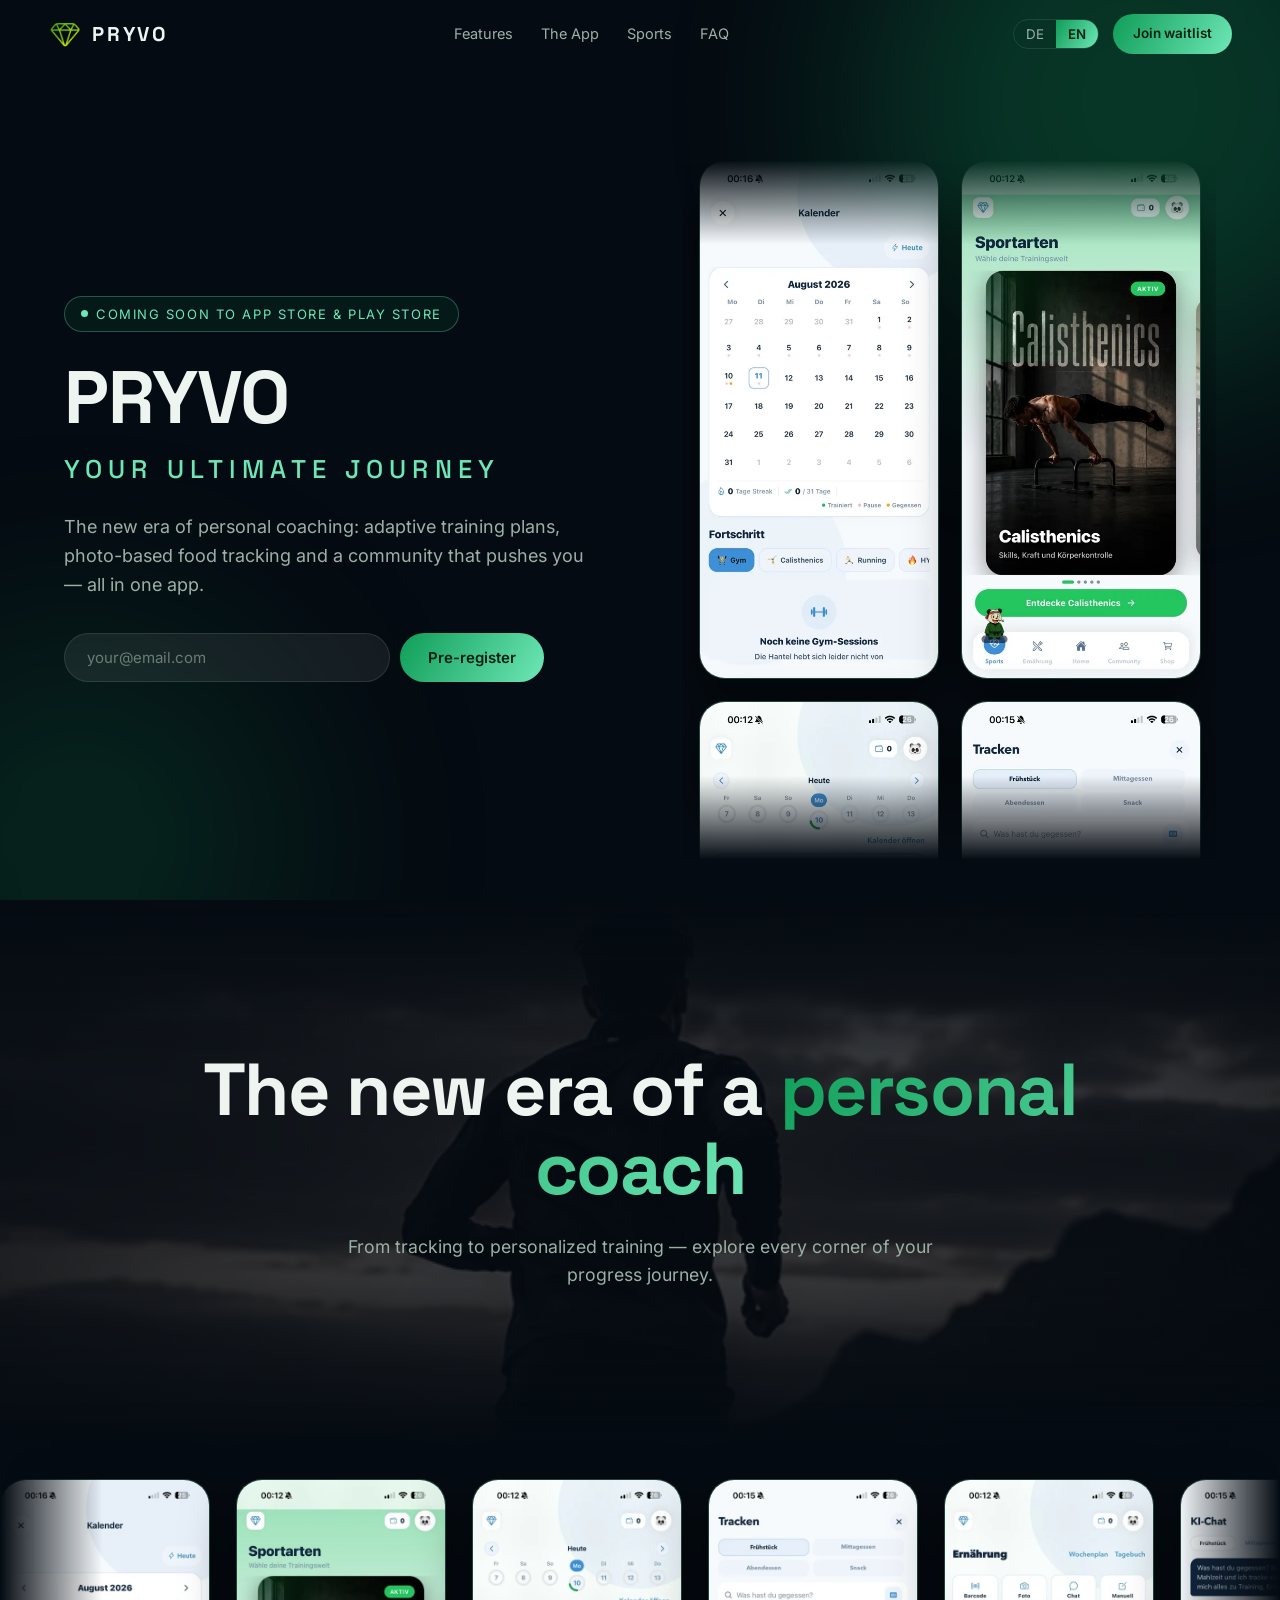
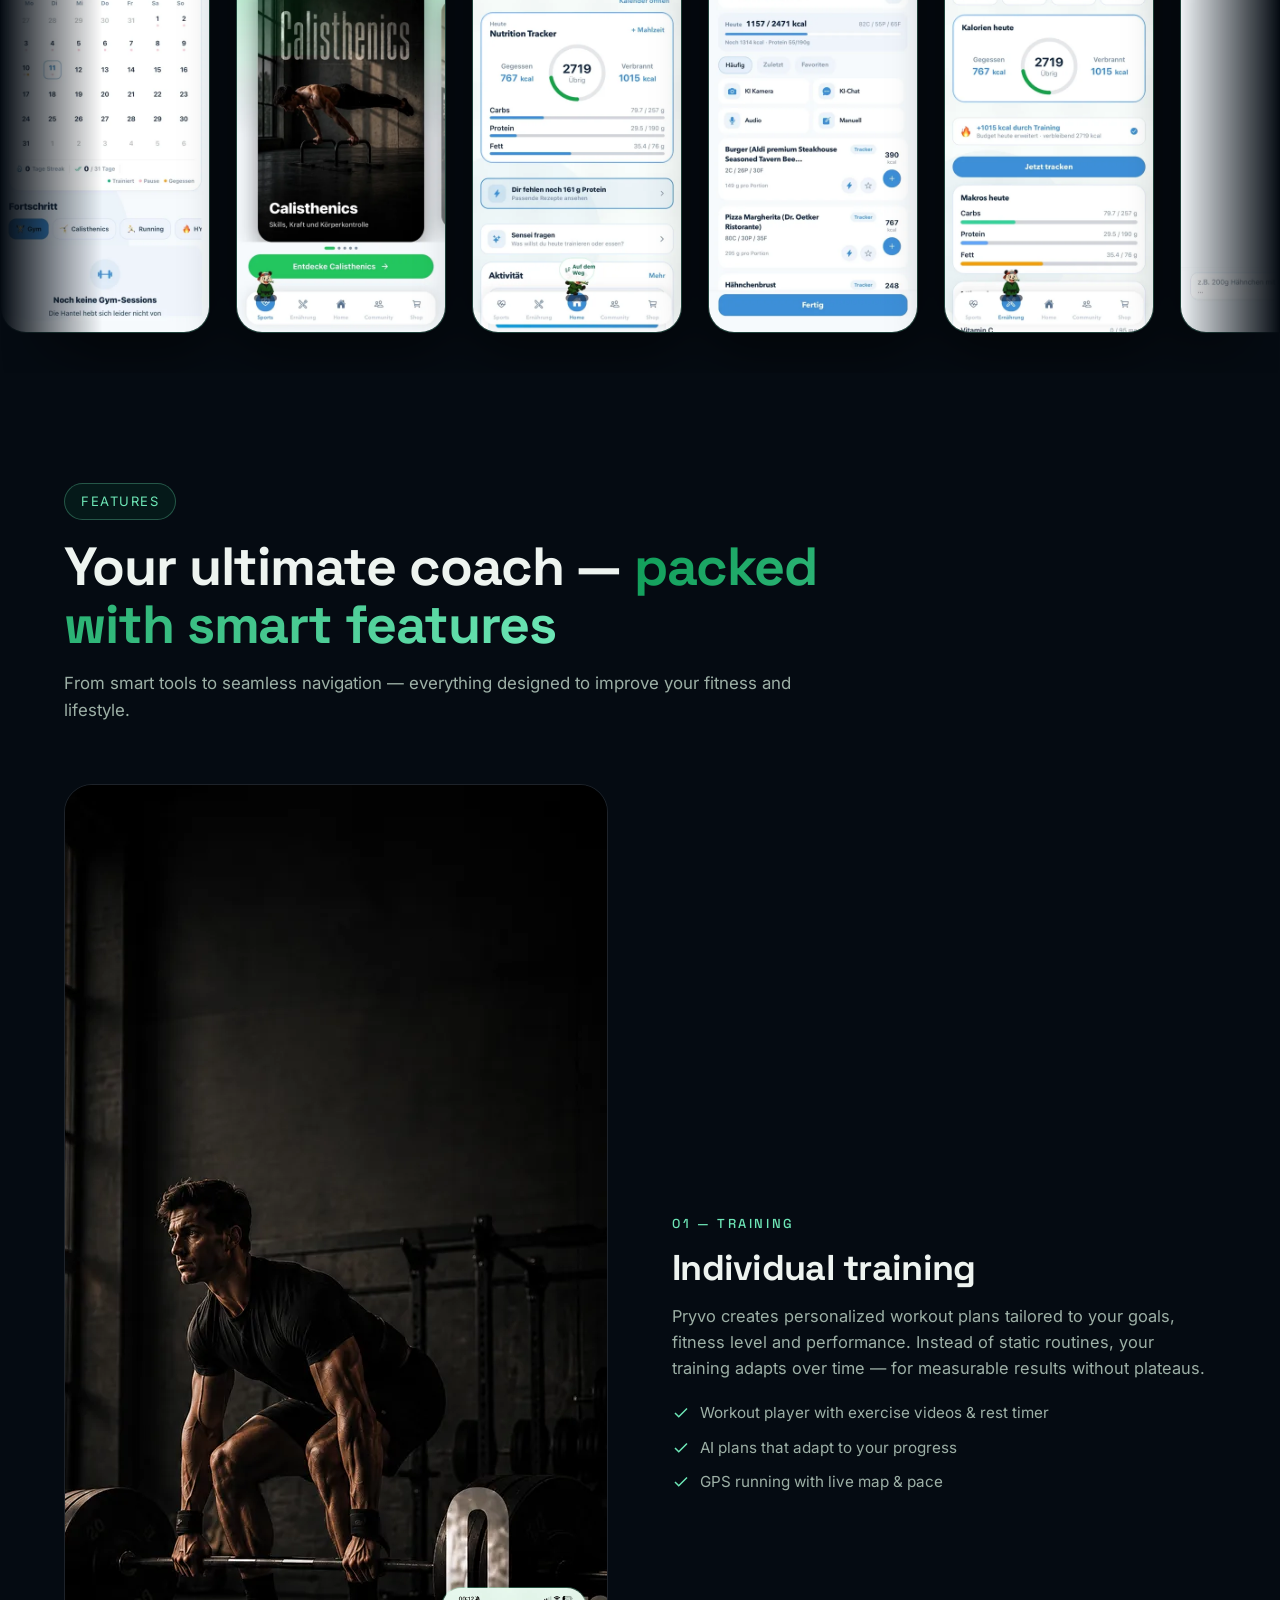
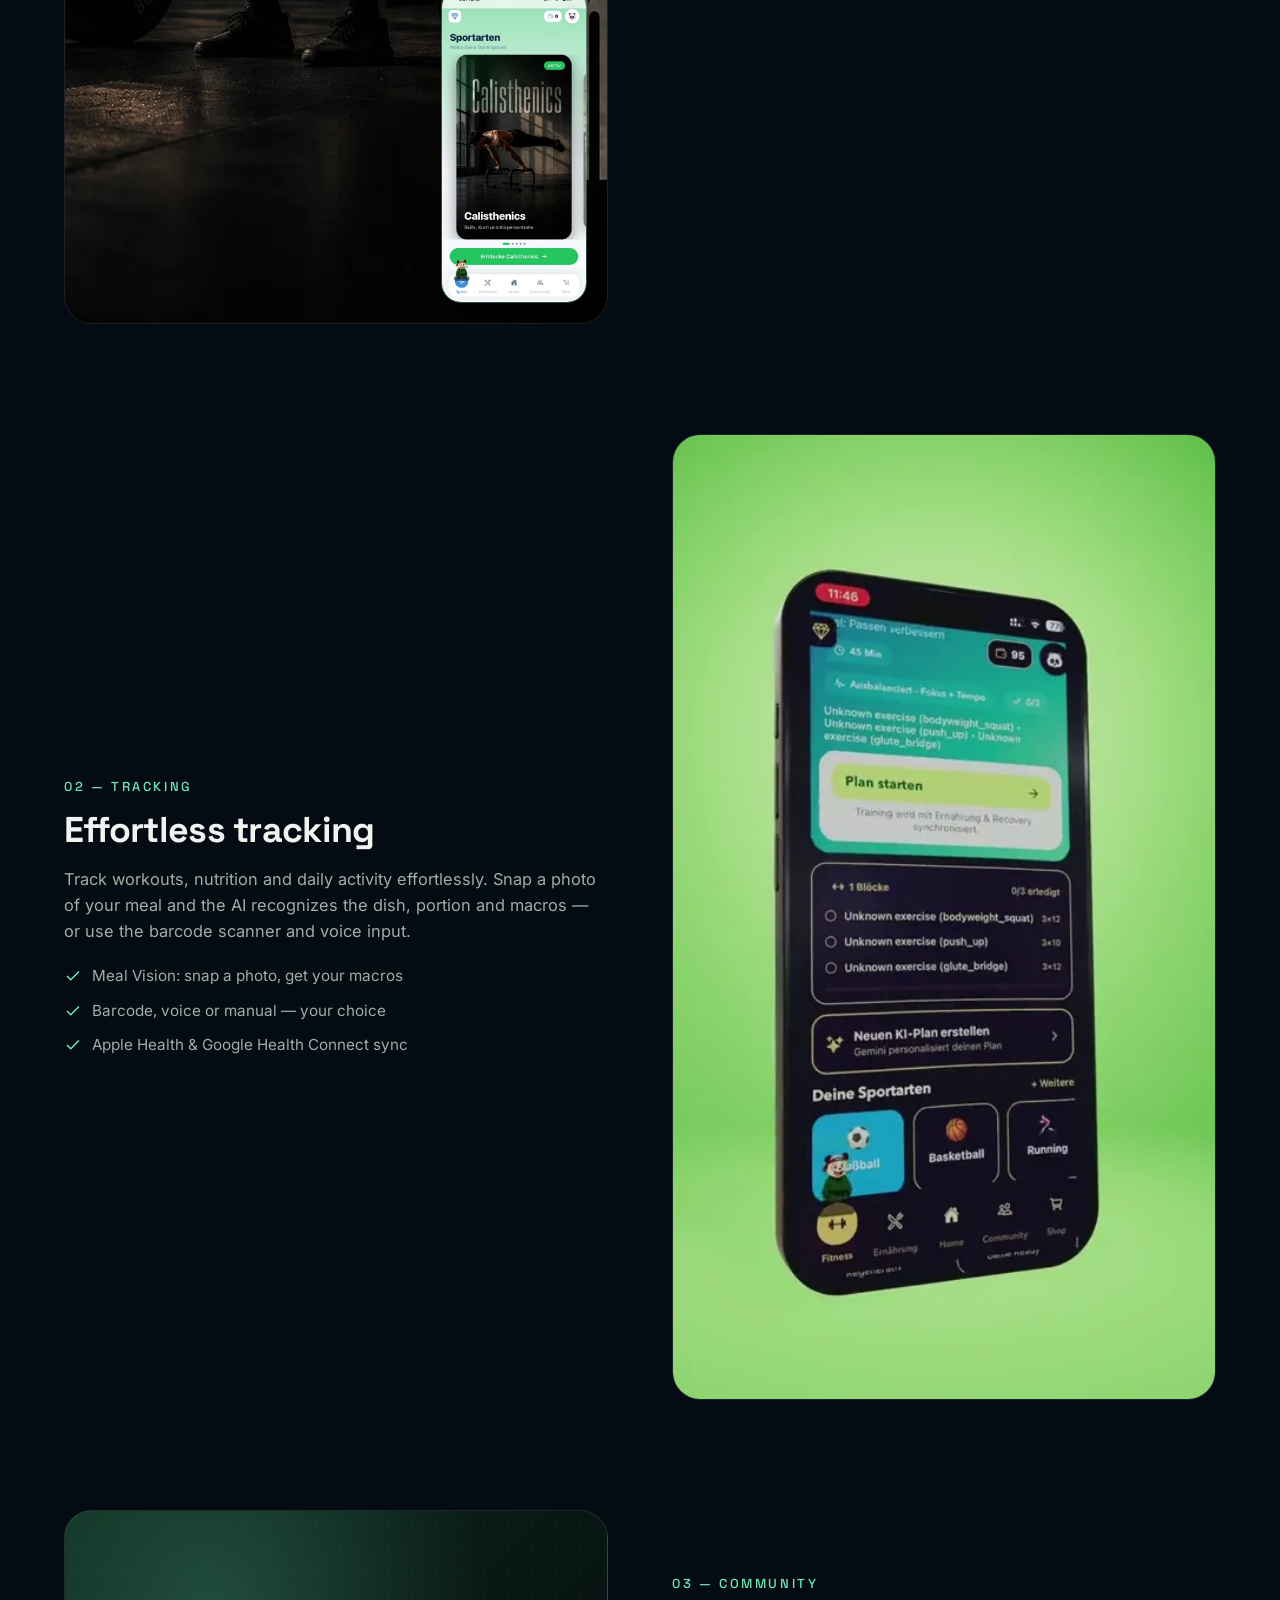
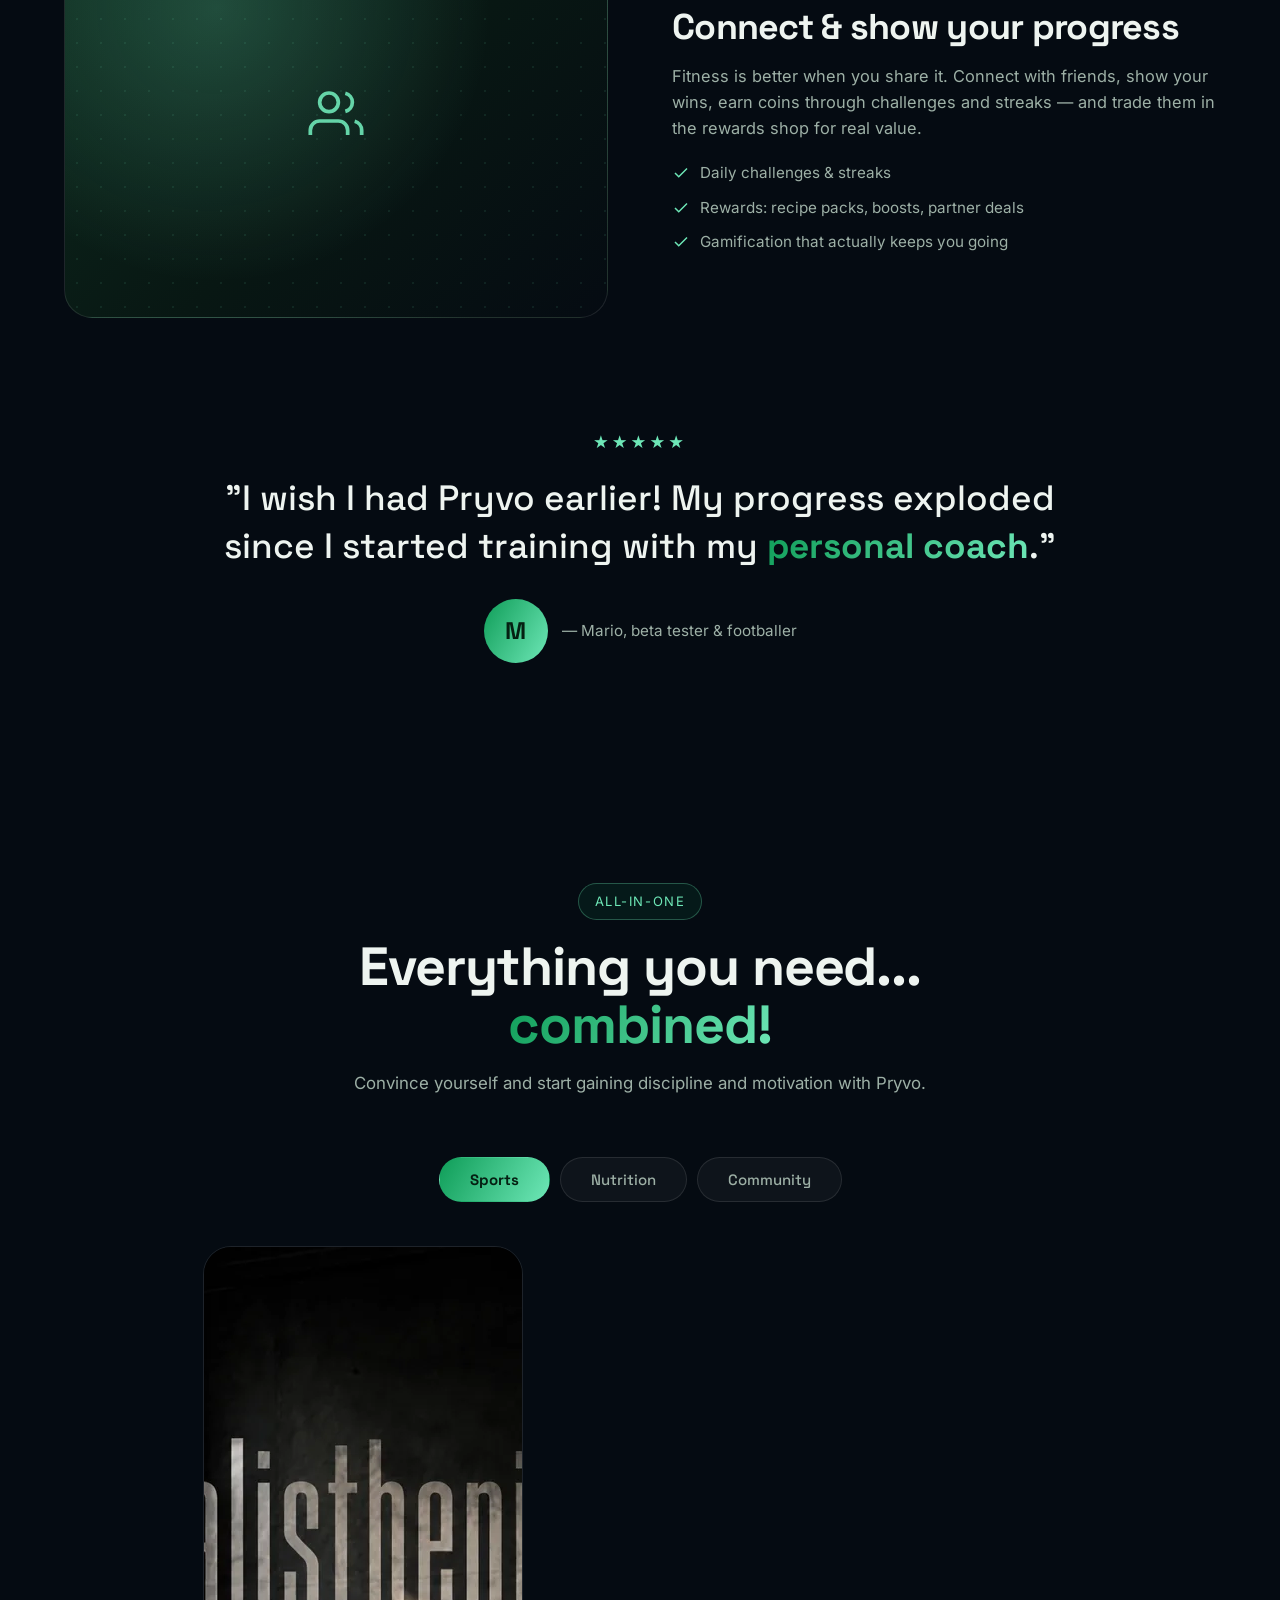
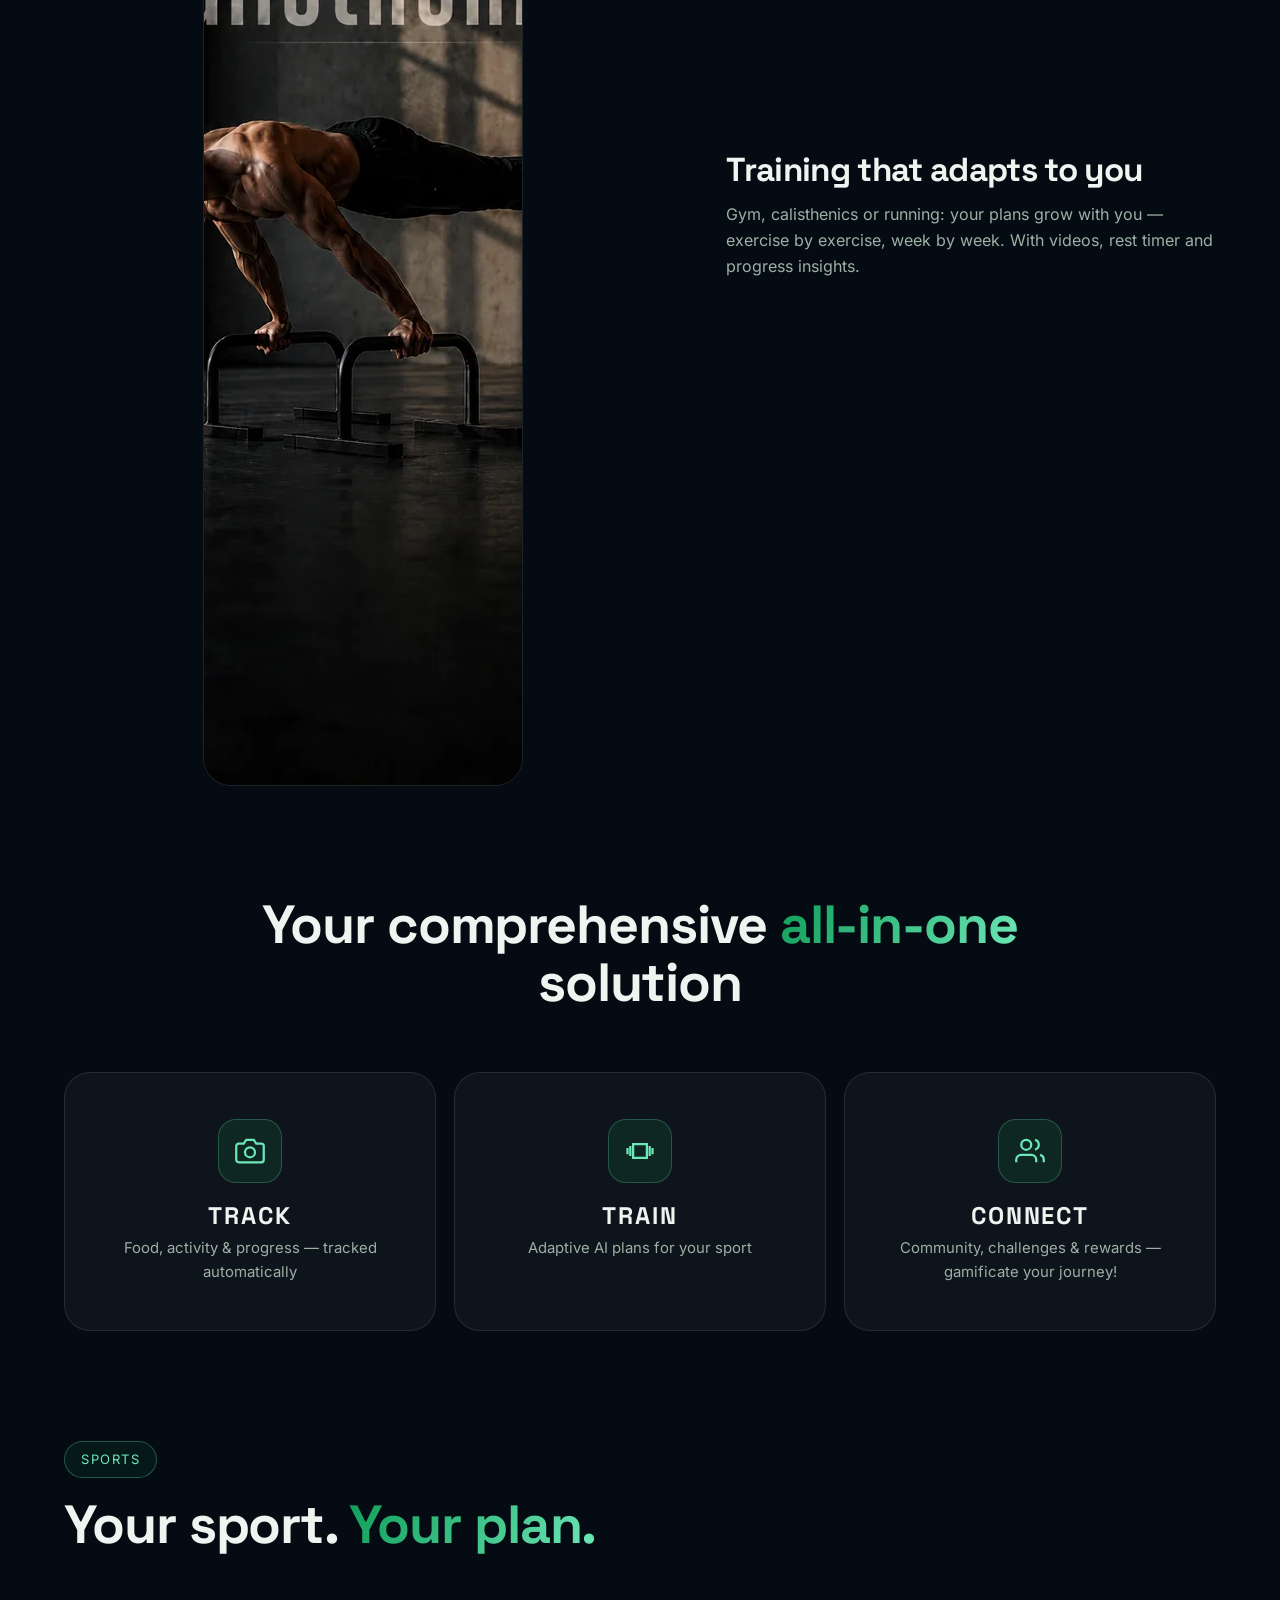
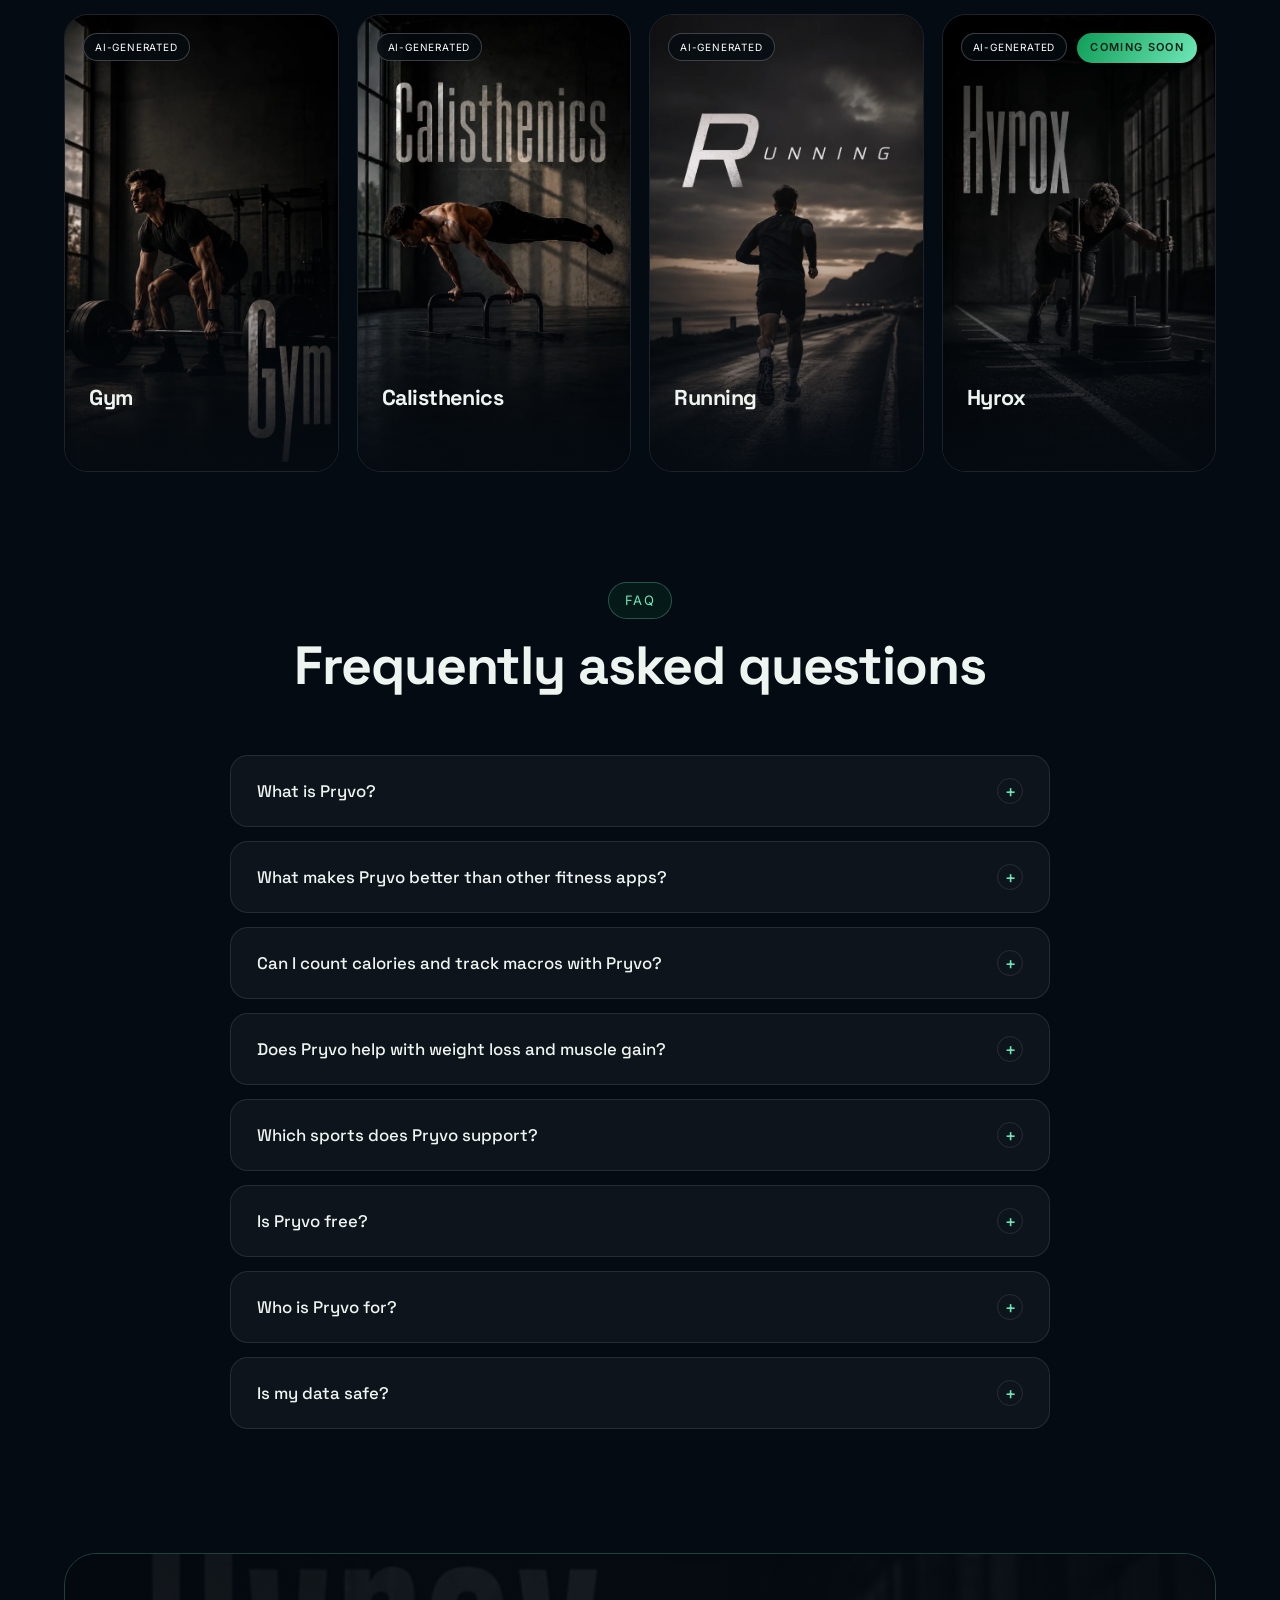
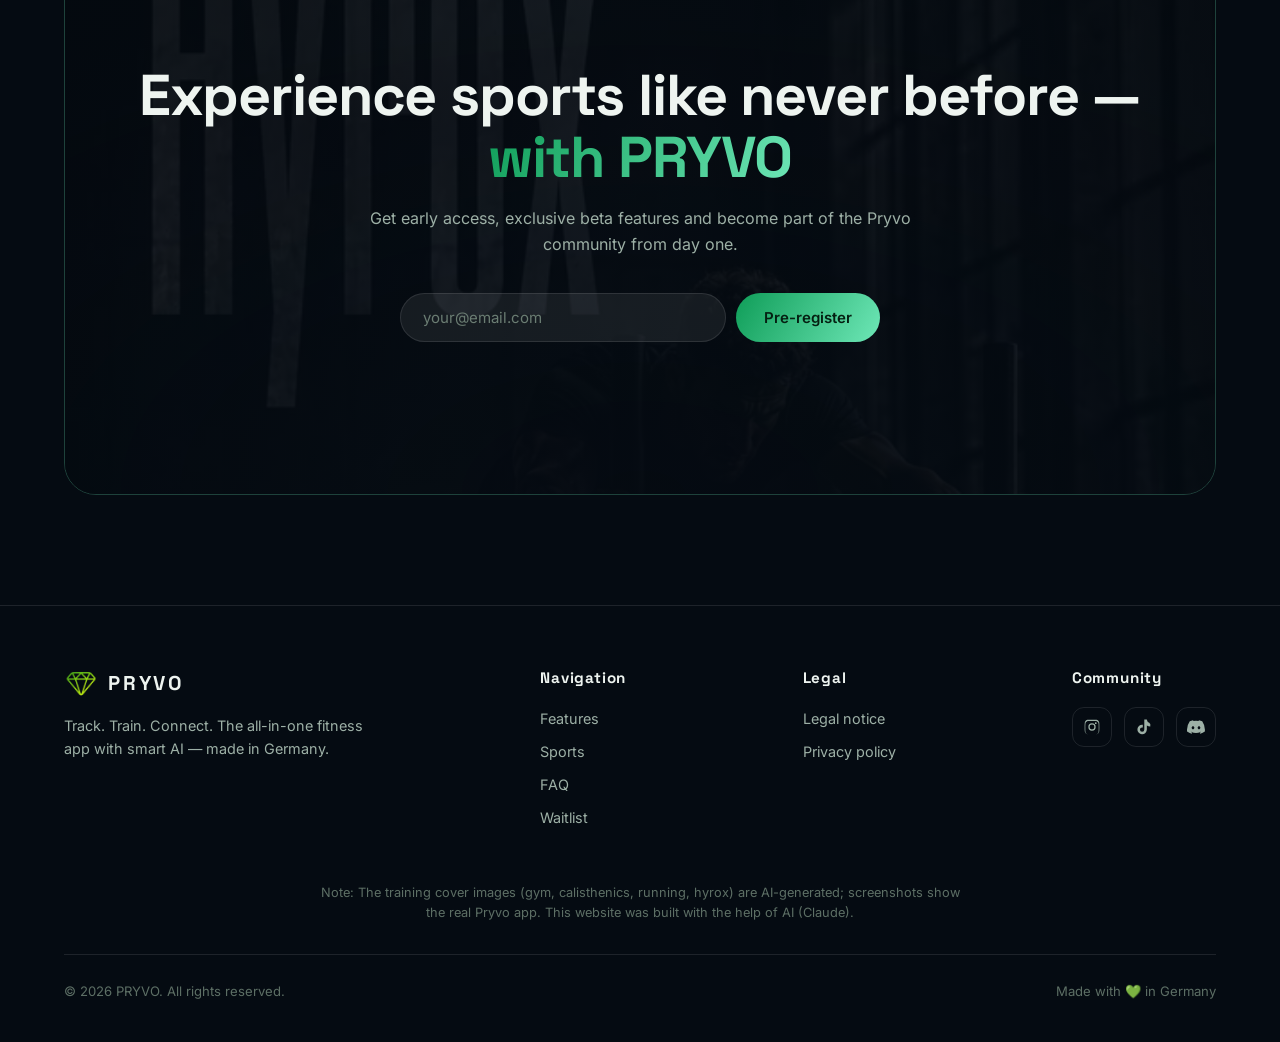
==== index.html @ 33ca59b8 "Add files via upload" ====
<!DOCTYPE html>
<html lang="de">
<head>
<meta charset="UTF-8">
<meta name="viewport" content="width=device-width, initial-scale=1.0">
<title>PRYVO – KI Fitness App: Trainingsplan, Kalorien zählen &amp; Ernährung | Warteliste</title>
<meta name="description" content="PRYVO ist die KI Fitness- &amp; Ernährungs-App: personalisierter Trainingsplan für Gym, Calisthenics &amp; Running, Kalorien zählen per Foto, Makros tracken, GPS-Laufen und Community. Jetzt auf die Warteliste.">
<meta name="keywords" content="Fitness App, KI Fitness App, Trainingsplan App, Ernährungs App, Kalorien zählen, Kalorienzähler, Makros tracken, Abnehmen, Muskelaufbau, Gym Trainingsplan, Calisthenics, Laufen Tracker, GPS Running, Hyrox, Workout App, Ernährungsplan, Lifestyle, Gesundheit, Pryvo">
<meta name="author" content="MaFeKa UG (haftungsbeschränkt)">
<meta name="theme-color" content="#050b12">
<link rel="alternate" hreflang="de" href="https://pryvo.de/">
<link rel="alternate" hreflang="x-default" href="https://pryvo.de/">
<link rel="preload" as="font" type="font/woff2" href="assets/fonts/space-grotesk-latin-700-normal.woff2" crossorigin>
<link rel="preload" as="font" type="font/woff2" href="assets/fonts/inter-latin-400-normal.woff2" crossorigin>
<link rel="canonical" href="https://pryvo.de/">
<meta property="og:title" content="PRYVO – Dein KI-Coach für Training, Ernährung & Progress">
<meta property="og:description" content="Track. Train. Connect. Die All-in-One Fitness App mit smarter KI.">
<meta property="og:type" content="website">
<meta property="og:url" content="https://pryvo.de/">
<meta property="og:image" content="https://pryvo.de/assets/img/og-image.jpg">
<meta property="og:image:width" content="1200">
<meta property="og:image:height" content="630">
<meta property="og:image:alt" content="PRYVO – KI Fitness App">
<meta property="og:locale" content="de_DE">
<meta property="og:locale:alternate" content="en_US">
<meta property="og:site_name" content="PRYVO">
<meta name="twitter:card" content="summary_large_image">
<meta name="twitter:title" content="PRYVO – Dein KI-Coach für Training, Ernährung & Progress">
<meta name="twitter:description" content="Track. Train. Connect. Die All-in-One Fitness App mit smarter KI.">
<meta name="twitter:image" content="https://pryvo.de/assets/img/og-image.jpg">
<link rel="icon" type="image/webp" href="assets/img/logo.webp">
<script type="application/ld+json">
{
  "@context": "https://schema.org",
  "@graph": [
    {
      "@type": "WebSite",
      "@id": "https://pryvo.de/#website",
      "url": "https://pryvo.de/",
      "name": "PRYVO",
      "inLanguage": "de-DE",
      "publisher": { "@id": "https://pryvo.de/#org" }
    },
    {
      "@type": "Organization",
      "@id": "https://pryvo.de/#org",
      "name": "PRYVO",
      "url": "https://pryvo.de/",
      "logo": "https://pryvo.de/assets/img/og-image.jpg",
      "sameAs": [
        "https://www.instagram.com/pryvo.app/",
        "https://www.tiktok.com/@pryvo.app",
        "https://discord.com/invite/C5WckbZVRB"
      ]
    },
    {
      "@type": "SoftwareApplication",
      "name": "Pryvo",
      "applicationCategory": "HealthApplication",
      "operatingSystem": "iOS, Android",
      "description": "All-in-One Fitness- und Ernährungs-App: KI-Trainingspläne, Kalorien zählen per Foto, Makros tracken, GPS-Running, Health-Sync und Gamification.",
      "keywords": "Fitness App, Trainingsplan, Kalorien zählen, Ernährung, Abnehmen, Muskelaufbau, Calisthenics, Running",
      "offers": { "@type": "Offer", "price": "0", "priceCurrency": "EUR" },
      "publisher": { "@id": "https://pryvo.de/#org" }
    },
    {
      "@type": "FAQPage",
      "mainEntity": [
        {
          "@type": "Question",
          "name": "Was ist Pryvo?",
          "acceptedAnswer": { "@type": "Answer", "text": "Pryvo ist eine KI-gestützte Fitness- und Ernährungs-App, die dir hilft, smarter zu trainieren, besser zu essen und konsequent zu bleiben. Personalisierte Trainingspläne, Kalorien-Tracking, Progress-Insights und Community — in einem verbundenen System." }
        },
        {
          "@type": "Question",
          "name": "Was macht Pryvo besser als andere Fitness-Apps?",
          "acceptedAnswer": { "@type": "Answer", "text": "Andere Apps machen eine Sache: Tracking ODER Training ODER Community. Pryvo verbindet alles — und die KI nutzt deine Daten aus allen Bereichen, um dich wirklich individuell zu coachen." }
        },
        {
          "@type": "Question",
          "name": "Kann ich mit Pryvo Kalorien zählen und Makros tracken?",
          "acceptedAnswer": { "@type": "Answer", "text": "Ja. Fotografiere deine Mahlzeit und die KI erkennt Gericht, Portion, Kalorien und Makros. Alternativ trackst du per Barcode-Scanner, Spracheingabe oder manuell." }
        },
        {
          "@type": "Question",
          "name": "Hilft Pryvo beim Abnehmen und Muskelaufbau?",
          "acceptedAnswer": { "@type": "Answer", "text": "Pryvo erstellt personalisierte Trainingspläne und passt Ernährung und Training an dein Ziel an – ob Abnehmen, Muskelaufbau oder Ausdauer." }
        },
        {
          "@type": "Question",
          "name": "Welche Sportarten unterstützt Pryvo?",
          "acceptedAnswer": { "@type": "Answer", "text": "Gym/Krafttraining, Calisthenics und Running mit GPS-Tracking. Hyrox folgt in Kürze." }
        },
        {
          "@type": "Question",
          "name": "Ist Pryvo kostenlos?",
          "acceptedAnswer": { "@type": "Answer", "text": "Ja, du kannst kostenlos starten — inklusive KI-Foto-Scans und KI-Aktionen mit fairen Limits. Wer mehr will, bekommt mit Premium unbegrenzten Zugriff." }
        },
        {
          "@type": "Question",
          "name": "Für wen ist Pryvo geeignet?",
          "acceptedAnswer": { "@type": "Answer", "text": "Für alle — vom Anfänger bis zum ambitionierten Athleten. Ob Gym, Calisthenics oder Running: Die Pläne passen sich deinem Level an, nicht umgekehrt." }
        },
        {
          "@type": "Question",
          "name": "Sind meine Daten sicher?",
          "acceptedAnswer": { "@type": "Answer", "text": "Ja. Pryvo ist DSGVO-konform, deine Daten werden auf Servern in Europa verarbeitet und niemals an Dritte verkauft." }
        }
      ]
    }
  ]
}
</script>
<style>
@font-face{font-family:'Space Grotesk';src:url('assets/fonts/space-grotesk-latin-500-normal.woff2') format('woff2');font-weight:500;font-display:swap}
@font-face{font-family:'Space Grotesk';src:url('assets/fonts/space-grotesk-latin-700-normal.woff2') format('woff2');font-weight:700;font-display:swap}
@font-face{font-family:'Inter';src:url('assets/fonts/inter-latin-400-normal.woff2') format('woff2');font-weight:400;font-display:swap}
@font-face{font-family:'Inter';src:url('assets/fonts/inter-latin-500-normal.woff2') format('woff2');font-weight:500;font-display:swap}
@font-face{font-family:'Inter';src:url('assets/fonts/inter-latin-600-normal.woff2') format('woff2');font-weight:600;font-display:swap}

:root{
  --bg:#050b12;
  --panel:rgba(255,255,255,.04);
  --panel2:rgba(255,255,255,.07);
  --border:rgba(255,255,255,.1);
  --text:#eef4f0;
  --muted:#9db0a6;
  --green:#0f9d58;
  --green2:#6ee7b7;
  --grad:linear-gradient(120deg,#0f9d58,#6ee7b7);
  --font-d:'Space Grotesk',system-ui,sans-serif;
  --font-b:'Inter',system-ui,sans-serif;
}
*{margin:0;padding:0;box-sizing:border-box}
html{scroll-behavior:smooth}
body{background:var(--bg);color:var(--text);font-family:var(--font-b);line-height:1.6;overflow-x:hidden;-webkit-font-smoothing:antialiased}
::selection{background:var(--green);color:#fff}
h1,h2,h3{font-family:var(--font-d);line-height:1.08;letter-spacing:-.02em}
img,video{display:block;max-width:100%}
a{color:inherit;text-decoration:none}
button{font-family:inherit;cursor:pointer}

/* ---------- Preloader ---------- */
#loader{position:fixed;inset:0;background:var(--bg);z-index:100;display:flex;align-items:center;justify-content:center;transition:opacity .6s,visibility .6s}
#loader.done{opacity:0;visibility:hidden}
#loader svg{width:110px}
#loader path{fill:none;stroke:url(#lgrad);stroke-width:8;stroke-linecap:round;stroke-linejoin:round;stroke-dasharray:900;stroke-dashoffset:900;animation:draw 1.4s ease-out forwards}
@keyframes draw{to{stroke-dashoffset:0}}

/* ---------- BG ---------- */
.orbs{position:fixed;inset:0;z-index:-1;overflow:hidden}
.orb{position:absolute;border-radius:50%;filter:blur(100px);opacity:.3;animation:float 16s ease-in-out infinite;will-change:transform}
.orb.a{width:560px;height:560px;background:#0f9d58;top:-180px;right:-140px}
.orb.b{width:440px;height:440px;background:#0b5c38;bottom:-160px;left:-140px;animation-delay:-6s}
@keyframes float{0%,100%{transform:translate(0,0) scale(1)}50%{transform:translate(-40px,40px) scale(1.1)}}

/* ---------- Nav ---------- */
nav{position:fixed;top:0;left:0;right:0;z-index:50;display:flex;align-items:center;justify-content:space-between;padding:14px clamp(16px,4vw,48px);transition:.3s;border-bottom:1px solid transparent}
nav.scrolled{background:rgba(5,11,18,.78);backdrop-filter:blur(16px);-webkit-backdrop-filter:blur(16px);border-bottom-color:var(--border)}
.nav-logo{display:flex;align-items:center;gap:10px;font-family:var(--font-d);font-weight:700;font-size:20px;letter-spacing:.14em}
.nav-logo img{width:34px;transition:transform .5s cubic-bezier(.34,1.56,.64,1)}
.nav-logo:hover img{transform:rotate(-12deg) scale(1.12)}
.nav-links{display:flex;gap:28px;font-size:14.5px;color:var(--muted)}
.nav-links a{position:relative;transition:color .25s}
.nav-links a:hover{color:var(--text)}
.nav-links a::after{content:"";position:absolute;left:0;bottom:-5px;width:0;height:2px;background:var(--grad);transition:width .3s}
.nav-links a:hover::after{width:100%}
.nav-right{display:flex;align-items:center;gap:14px}
.lang-switch{display:flex;border:1px solid var(--border);border-radius:99px;overflow:hidden;font-size:12.5px}
.lang-switch button{background:none;border:none;color:var(--muted);padding:6px 12px;transition:.25s}
.lang-switch button.active{background:var(--grad);color:#052012;font-weight:600}
.btn{display:inline-flex;align-items:center;gap:8px;background:var(--grad);color:#052012;font-weight:600;font-size:15px;padding:13px 28px;border-radius:99px;border:none;transition:transform .25s,box-shadow .25s}
.btn:hover{transform:translateY(-2px);box-shadow:0 10px 36px rgba(15,157,88,.45)}
.btn.small{padding:9px 20px;font-size:13.5px}

/* ---------- Hero ---------- */
.hero{position:relative;min-height:100svh;display:grid;grid-template-columns:1.05fr .95fr;align-items:center;gap:30px;padding:120px clamp(16px,5vw,72px) 0;max-width:1380px;margin:0 auto}
.eyebrow{display:inline-flex;align-items:center;gap:8px;font-size:13px;letter-spacing:.12em;text-transform:uppercase;color:var(--green2);border:1px solid rgba(110,231,183,.3);background:rgba(15,157,88,.1);padding:7px 16px;border-radius:99px;margin-bottom:26px}
.eyebrow .dot{width:7px;height:7px;border-radius:50%;background:var(--green2);animation:blink 1.8s infinite}
@keyframes blink{0%,100%{opacity:1;box-shadow:0 0 8px var(--green2)}50%{opacity:.3;box-shadow:none}}
.hero h1{font-size:clamp(2.7rem,5.8vw,4.8rem);font-weight:700;margin-bottom:10px}
.hero .journey{font-family:var(--font-d);font-size:clamp(1.2rem,2vw,1.7rem);letter-spacing:.24em;text-transform:uppercase;color:var(--green2);margin-bottom:24px}
.grad-text{background:var(--grad);-webkit-background-clip:text;background-clip:text;color:transparent}
.hero p.sub{font-size:clamp(1rem,1.4vw,1.18rem);color:var(--muted);max-width:520px;margin-bottom:34px}
.waitlist{display:flex;gap:10px;max-width:480px;flex-wrap:wrap}
.waitlist input{flex:1;min-width:220px;background:var(--panel2);border:1px solid var(--border);border-radius:99px;padding:14px 22px;font-size:15px;color:var(--text);outline:none;transition:.25s;font-family:inherit}
.waitlist input:focus{border-color:var(--green2);box-shadow:0 0 0 4px rgba(110,231,183,.12)}
.waitlist input::placeholder{color:#6b7d73}
.form-msg{font-size:13.5px;color:var(--green2);margin-top:12px;min-height:20px;width:100%}

/* hero vertical carousels (like old pryvo.de) */
.hero-carousel{display:flex;gap:22px;justify-content:center;height:min(78vh,700px);overflow:hidden;mask-image:linear-gradient(to bottom,transparent,#000 12%,#000 88%,transparent);-webkit-mask-image:linear-gradient(to bottom,transparent,#000 12%,#000 88%,transparent)}
.vcol{display:flex;flex-direction:column;gap:22px;width:min(240px,32vw)}
.vcol .stack{display:flex;flex-direction:column;gap:22px;animation:vscroll 26s linear infinite;will-change:transform}
.vcol.rev .stack{animation-direction:reverse}
.vcol:hover .stack{animation-play-state:paused}
@keyframes vscroll{to{transform:translateY(calc(-50% - 11px))}}
.shot{border-radius:26px;overflow:hidden;border:1px solid rgba(110,231,183,.22);background:#0a1418;box-shadow:0 20px 50px rgba(0,0,0,.5)}
.shot img{width:100%}

/* ---------- Statement ---------- */
.statement{position:relative;text-align:center;padding:150px clamp(16px,5vw,72px);overflow:hidden}
.statement .bgimg{position:absolute;inset:0;background-size:cover;background-position:center;opacity:.22;filter:saturate(.7)}
.statement .fade{position:absolute;inset:0;background:linear-gradient(to bottom,var(--bg) 0%,transparent 30%,transparent 70%,var(--bg) 100%)}
.statement h2{position:relative;font-size:clamp(2.4rem,6vw,4.6rem);max-width:1000px;margin:0 auto}
.statement p{position:relative;color:var(--muted);font-size:1.1rem;max-width:620px;margin:24px auto 0}

/* ---------- Horizontal ticker of screens ---------- */
.ticker{overflow:hidden;padding:40px 0;mask-image:linear-gradient(to right,transparent,#000 8%,#000 92%,transparent);-webkit-mask-image:linear-gradient(to right,transparent,#000 8%,#000 92%,transparent)}
.ticker-track{display:flex;gap:26px;width:max-content;animation:hscroll 38s linear infinite;will-change:transform}
.ticker:hover .ticker-track{animation-play-state:paused}
@keyframes hscroll{to{transform:translateX(calc(-50% - 13px))}}
.ticker .shot{width:210px;flex-shrink:0;transition:transform .4s}
.ticker .shot:hover{transform:translateY(-10px) scale(1.03)}

/* ---------- Sections ---------- */
section{padding:110px clamp(16px,5vw,72px);max-width:1340px;margin:0 auto}
.sec-head{max-width:760px;margin-bottom:60px}
.sec-head.center{margin-inline:auto;text-align:center}
.sec-head h2{font-size:clamp(2rem,4.2vw,3.4rem);font-weight:700;margin-bottom:16px}
.sec-head p{color:var(--muted);font-size:1.05rem}
.sec-head .eyebrow{margin-bottom:18px}
.reveal{opacity:0;transform:translateY(36px);transition:opacity .8s cubic-bezier(.2,.6,.2,1),transform .8s cubic-bezier(.2,.6,.2,1)}
.reveal.in{opacity:1;transform:none}
.reveal.d1{transition-delay:.1s}.reveal.d2{transition-delay:.2s}.reveal.d3{transition-delay:.3s}

/* ---------- Feature rows (old-site style: image + text alternating) ---------- */
.frow{display:grid;grid-template-columns:1fr 1fr;gap:clamp(30px,5vw,80px);align-items:center;margin-bottom:110px}
.frow:last-child{margin-bottom:0}
.frow.flip .fmedia{order:2}
.fmedia{position:relative;border-radius:28px;overflow:hidden;border:1px solid var(--border)}
.fmedia img,.fmedia video{width:100%;aspect-ratio:4/3;object-fit:cover}
.fmedia.tall img,.fmedia.tall video{aspect-ratio:3/4}
.fmedia .float-shot{position:absolute;bottom:20px;right:20px;width:27%;border-radius:20px;overflow:hidden;border:1px solid rgba(110,231,183,.35);box-shadow:0 16px 44px rgba(0,0,0,.6)}
.fmedia .float-shot img{aspect-ratio:auto;height:auto;object-fit:contain}
.ftxt .fnum{font-family:var(--font-d);font-size:13px;letter-spacing:.2em;color:var(--green2);text-transform:uppercase;margin-bottom:14px}
.ftxt h3{font-size:clamp(1.6rem,2.8vw,2.3rem);margin-bottom:16px}
.ftxt p{color:var(--muted);font-size:1.02rem;margin-bottom:20px}
.ftxt ul{list-style:none;display:flex;flex-direction:column;gap:10px}
.ftxt li{display:flex;gap:10px;align-items:flex-start;color:var(--muted);font-size:.95rem}
.ftxt li svg{width:18px;height:18px;stroke:var(--green2);flex-shrink:0;margin-top:3px}

/* ---------- Icon panel (branded visual, used until real community media is ready) ---------- */
.iconpanel{position:relative;display:flex;align-items:center;justify-content:center;background:radial-gradient(circle at 28% 24%,rgba(110,231,183,.22),transparent 55%),linear-gradient(135deg,#0d2a1e,#081713 55%,#050b12)}
.iconpanel::before{content:"";position:absolute;inset:0;background-image:radial-gradient(rgba(110,231,183,.16) 1.5px,transparent 1.5px);background-size:24px 24px;opacity:.55}
.iconpanel svg{position:relative;width:56px;height:56px;stroke:var(--green2);opacity:.9}
.iconpanel.ratio43{aspect-ratio:4/3}

.avatar-letter{width:64px;height:64px;border-radius:50%;display:flex;align-items:center;justify-content:center;background:var(--grad);color:#052012;font-family:var(--font-d);font-weight:700;font-size:1.5rem;flex-shrink:0}

/* ---------- Tabs (Everything you need...combined!) ---------- */
.tabs-bar{display:flex;gap:10px;justify-content:center;margin-bottom:44px;flex-wrap:wrap}
.tab-btn{background:var(--panel);border:1px solid var(--border);color:var(--muted);font-family:var(--font-d);font-size:15px;padding:12px 30px;border-radius:99px;transition:.3s}
.tab-btn:hover{color:var(--text);border-color:rgba(110,231,183,.4)}
.tab-btn.active{background:var(--grad);color:#052012;font-weight:700;border-color:transparent}
.tab-panel{display:none;grid-template-columns:1.1fr .9fr;gap:clamp(30px,5vw,70px);align-items:center;animation:fadein .6s ease}
.tab-panel.active{display:grid}
@keyframes fadein{from{opacity:0;transform:translateY(16px)}to{opacity:1;transform:none}}
.tab-panel .fmedia img{aspect-ratio:16/10}
.tab-panel h3{font-size:clamp(1.5rem,2.6vw,2.1rem);margin-bottom:14px}
.tab-panel p{color:var(--muted)}

/* ---------- Testimonial ---------- */
.quote{max-width:860px;margin:0 auto;text-align:center}
.quote blockquote{font-family:var(--font-d);font-size:clamp(1.4rem,2.8vw,2.2rem);line-height:1.35;font-weight:500}
.quote blockquote .grad-text{font-weight:700}
.quote .who{display:flex;align-items:center;justify-content:center;gap:14px;margin-top:30px;color:var(--muted);font-size:.95rem}
.quote .stars{color:var(--green2);letter-spacing:3px;font-size:1.1rem;margin-bottom:18px}

/* ---------- Track Train Connect ---------- */
.ttc{display:grid;grid-template-columns:repeat(3,1fr);gap:18px;text-align:center}
.ttc .item{padding:46px 24px;background:var(--panel);border:1px solid var(--border);border-radius:26px;transition:transform .35s,border-color .35s}
.ttc .item:hover{transform:translateY(-6px);border-color:rgba(110,231,183,.4)}
.ttc .icon{width:64px;height:64px;margin:0 auto 20px;border-radius:18px;display:flex;align-items:center;justify-content:center;background:rgba(15,157,88,.14);border:1px solid rgba(110,231,183,.25)}
.ttc .icon svg{width:30px;height:30px;stroke:var(--green2)}
.ttc h3{font-size:1.5rem;letter-spacing:.08em;text-transform:uppercase;margin-bottom:8px}
.ttc p{color:var(--muted);font-size:.93rem}

/* ---------- Sports ---------- */
.sports{display:grid;grid-template-columns:repeat(4,1fr);gap:18px}
.sport{position:relative;border-radius:24px;overflow:hidden;aspect-ratio:9/15;border:1px solid var(--border);cursor:pointer}
.sport img{width:100%;height:100%;object-fit:cover;transition:transform .8s cubic-bezier(.2,.6,.2,1),filter .5s}
.sport:hover img{transform:scale(1.08)}
.sport .shade{position:absolute;inset:0;background:linear-gradient(to top,rgba(5,11,18,.92) 0%,transparent 55%)}
.sport .label{position:absolute;bottom:0;left:0;right:0;padding:24px;transform:translateY(10px);transition:transform .45s}
.sport:hover .label{transform:none}
.sport .label h3{font-size:1.35rem;margin-bottom:4px}
.sport .label p{font-size:.85rem;color:var(--muted);opacity:0;transition:opacity .45s}
.sport:hover .label p{opacity:1}
.sport .soon{position:absolute;top:18px;right:18px;font-size:11px;letter-spacing:.12em;text-transform:uppercase;background:var(--grad);color:#052012;font-weight:600;padding:6px 13px;border-radius:99px;animation:blink 2.2s infinite}
.sport .ai-badge{position:absolute;top:18px;left:18px;z-index:1;font-size:10px;letter-spacing:.08em;text-transform:uppercase;background:rgba(5,11,18,.75);backdrop-filter:blur(6px);-webkit-backdrop-filter:blur(6px);border:1px solid rgba(255,255,255,.22);color:#fff;padding:5px 11px;border-radius:99px}
.sport.coming img{filter:saturate(.4) brightness(.75)}
.sport.coming:hover img{filter:saturate(.8) brightness(.9)}

/* ---------- FAQ ---------- */
.faq{max-width:820px;margin:0 auto}
.faq-item{border:1px solid var(--border);border-radius:18px;margin-bottom:14px;background:var(--panel);overflow:hidden;transition:border-color .3s}
.faq-item.open{border-color:rgba(110,231,183,.35)}
.faq-q{width:100%;background:none;border:none;color:var(--text);font-family:var(--font-d);font-size:1.05rem;font-weight:500;text-align:left;padding:22px 26px;display:flex;justify-content:space-between;align-items:center;gap:16px}
.faq-q .pm{width:26px;height:26px;border-radius:50%;border:1px solid var(--border);display:flex;align-items:center;justify-content:center;flex-shrink:0;transition:transform .4s,background .3s;font-family:var(--font-b);color:var(--green2)}
.faq-item.open .pm{transform:rotate(45deg);background:rgba(15,157,88,.15)}
.faq-a{max-height:0;overflow:hidden;transition:max-height .45s ease}
.faq-a p{padding:0 26px 24px;color:var(--muted);font-size:.97rem}

/* ---------- CTA ---------- */
.cta-box{position:relative;text-align:center;padding:110px clamp(20px,5vw,80px);border-radius:32px;overflow:hidden;border:1px solid rgba(110,231,183,.25)}
.cta-box .bgimg{position:absolute;inset:0;background-size:cover;background-position:center 30%;opacity:.3;filter:saturate(.75)}
.cta-box .shade{position:absolute;inset:0;background:radial-gradient(ellipse 90% 100% at 50% 100%,rgba(5,11,18,.94),rgba(5,11,18,.55))}
.cta-box>*{position:relative}
.cta-box h2{font-size:clamp(2.1rem,4.6vw,3.6rem);margin-bottom:18px}
.cta-box p{color:var(--muted);max-width:560px;margin:0 auto 36px}
.cta-box .waitlist{margin:0 auto;justify-content:center}

/* ---------- Footer ---------- */
footer{border-top:1px solid var(--border);padding:60px clamp(16px,5vw,72px) 40px;max-width:1340px;margin:0 auto}
.foot-grid{display:flex;justify-content:space-between;gap:40px;flex-wrap:wrap;margin-bottom:44px}
.foot-brand{max-width:300px}
.foot-brand .nav-logo{margin-bottom:14px}
.foot-brand p{color:var(--muted);font-size:.9rem}
.foot-col h4{font-family:var(--font-d);font-size:.95rem;margin-bottom:16px;letter-spacing:.05em}
.foot-col a{display:block;color:var(--muted);font-size:.9rem;margin-bottom:10px;transition:color .25s}
.foot-col a:hover{color:var(--green2)}
.socials{display:flex;gap:12px}
.socials a{width:40px;height:40px;border-radius:12px;border:1px solid var(--border);display:flex;align-items:center;justify-content:center;transition:.3s}
.socials a:hover{border-color:var(--green2);transform:translateY(-3px);background:rgba(15,157,88,.12)}
.socials svg{width:18px;height:18px;fill:var(--muted)}
.socials a:hover svg{fill:var(--green2)}
.foot-bottom{display:flex;justify-content:space-between;gap:16px;flex-wrap:wrap;color:#5d6f65;font-size:.82rem;border-top:1px solid var(--border);padding-top:26px}
.ai-note{color:#5d6f65;font-size:.8rem;text-align:center;max-width:640px;margin:0 auto 30px;line-height:1.6}

/* ---------- Responsive ---------- */
@media (max-width:1020px){
  .hero{grid-template-columns:1fr;text-align:center;padding-top:110px;gap:50px}
  .hero .sub,.waitlist{margin-inline:auto}
  .hero-carousel{height:420px}
  .frow{grid-template-columns:1fr}
  .frow.flip .fmedia{order:0}
  .tab-panel{grid-template-columns:1fr}
  .ttc{grid-template-columns:1fr}
  .sports{grid-template-columns:repeat(2,1fr)}
  .nav-links{display:none}
}
@media (prefers-reduced-motion:reduce){
  *,*::before,*::after{animation-duration:.01ms !important;transition-duration:.2s !important}
}
</style>
</head>
<body>

<div id="loader" aria-hidden="true">
  <svg viewBox="0 0 280 220">
    <defs><linearGradient id="lgrad" x1="0" y1="0" x2="1" y2="1"><stop offset="0" stop-color="#0f9d58"/><stop offset="1" stop-color="#6ee7b7"/></linearGradient></defs>
    <path d="M75 40 L205 40 L255 95 L140 195 L25 95 Z M25 95 L255 95 M75 40 L103 95 L140 195 M140 40 L103 95 M140 40 L177 95 M205 40 L177 95 L140 195"/>
  </svg>
</div>

<div class="orbs" aria-hidden="true"><div class="orb a"></div><div class="orb b"></div></div>

<nav id="nav">
  <a class="nav-logo" href="#top"><img src="assets/img/logo.webp" alt="Pryvo Logo">PRYVO</a>
  <div class="nav-links">
    <a href="#features" data-de="Features" data-en="Features">Features</a>
    <a href="#combined" data-de="Die App" data-en="The App">Die App</a>
    <a href="#sports" data-de="Sportarten" data-en="Sports">Sportarten</a>
    <a href="#faq">FAQ</a>
  </div>
  <div class="nav-right">
    <div class="lang-switch" role="group" aria-label="Sprache">
      <button id="lang-de" class="active" onclick="setLang('de')">DE</button>
      <button id="lang-en" onclick="setLang('en')">EN</button>
    </div>
    <a href="#waitlist" class="btn small" data-de="Warteliste" data-en="Join waitlist">Warteliste</a>
  </div>
</nav>

<header class="hero" id="top">
  <div>
    <div class="eyebrow reveal"><span class="dot"></span><span data-de="Bald im App Store &amp; Play Store" data-en="Coming soon to App Store &amp; Play Store">Bald im App Store &amp; Play Store</span></div>
    <h1 class="reveal d1">PRYVO<span style="position:absolute;width:1px;height:1px;overflow:hidden;clip:rect(0 0 0 0)" data-de=" – KI Fitness App für Training, Ernährung &amp; Community" data-en=" – AI fitness app for training, nutrition &amp; community"> – KI Fitness App für Training, Ernährung &amp; Community</span></h1>
    <div class="journey reveal d1" data-de="your ultimate journey" data-en="your ultimate journey">your ultimate journey</div>
    <p class="sub reveal d2" data-de="Die neue Ära des Personal Coachings: adaptive Trainingspläne, Food-Tracking per Foto und eine Community, die dich pusht — alles in einer App." data-en="The new era of personal coaching: adaptive training plans, photo-based food tracking and a community that pushes you — all in one app.">Die neue Ära des Personal Coachings: adaptive Trainingspläne, Food-Tracking per Foto und eine Community, die dich pusht — alles in einer App.</p>
    <form class="waitlist reveal d3" id="waitlist" onsubmit="return joinWaitlist(event)">
      <input type="email" required placeholder="deine@email.de" data-ph-de="deine@email.de" data-ph-en="your@email.com" aria-label="E-Mail">
      <button class="btn" type="submit" data-de="Pre-Register" data-en="Pre-register">Pre-Register</button>
      <div class="form-msg" aria-live="polite"></div>
    </form>
  </div>
  <div class="hero-carousel reveal d2" aria-hidden="true">
    <div class="vcol">
      <div class="stack">
        <div class="shot"><img src="assets/img/screen-kalender.webp" alt=""></div>
        <div class="shot"><img src="assets/img/screen-home.webp" alt=""></div>
        <div class="shot"><img src="assets/img/screen-kichat.webp" alt=""></div>
        <div class="shot"><img src="assets/img/screen-kalender.webp" alt=""></div>
        <div class="shot"><img src="assets/img/screen-home.webp" alt=""></div>
        <div class="shot"><img src="assets/img/screen-kichat.webp" alt=""></div>
      </div>
    </div>
    <div class="vcol rev">
      <div class="stack">
        <div class="shot"><img src="assets/img/screen-sportarten.webp" alt=""></div>
        <div class="shot"><img src="assets/img/screen-tracken.webp" alt=""></div>
        <div class="shot"><img src="assets/img/screen-ernaehrung.webp" alt=""></div>
        <div class="shot"><img src="assets/img/screen-sportarten.webp" alt=""></div>
        <div class="shot"><img src="assets/img/screen-tracken.webp" alt=""></div>
        <div class="shot"><img src="assets/img/screen-ernaehrung.webp" alt=""></div>
      </div>
    </div>
  </div>
</header>

<div class="statement">
  <div class="bgimg" style="background-image:url('assets/img/runningcover.webp')"></div>
  <div class="fade"></div>
  <h2 class="reveal" data-de='The new era of a <span class="grad-text">personal coach</span>' data-en='The new era of a <span class="grad-text">personal coach</span>'>The new era of a <span class="grad-text">personal coach</span></h2>
  <p class="reveal d1" data-de="Vom Tracking bis zum personalisierten Training — entdecke jeden Winkel deiner Progress Journey." data-en="From tracking to personalized training — explore every corner of your progress journey.">Vom Tracking bis zum personalisierten Training — entdecke jeden Winkel deiner Progress Journey.</p>
</div>

<div class="ticker" aria-hidden="true">
  <div class="ticker-track" id="ticker">
    <div class="shot"><img src="assets/img/screen-kalender.webp" alt="" loading="lazy"></div>
    <div class="shot"><img src="assets/img/screen-sportarten.webp" alt="" loading="lazy"></div>
    <div class="shot"><img src="assets/img/screen-home.webp" alt="" loading="lazy"></div>
    <div class="shot"><img src="assets/img/screen-tracken.webp" alt="" loading="lazy"></div>
    <div class="shot"><img src="assets/img/screen-kichat.webp" alt="" loading="lazy"></div>
    <div class="shot"><img src="assets/img/screen-ernaehrung.webp" alt="" loading="lazy"></div>
    <div class="shot"><img src="assets/img/mockup-1-poster.webp" alt="" loading="lazy"></div>
    <div class="shot"><img src="assets/img/mockup-2-poster.webp" alt="" loading="lazy"></div>
  </div>
</div>

<section id="features">
  <div class="sec-head">
    <div class="eyebrow reveal"><span data-de="Features" data-en="Features">Features</span></div>
    <h2 class="reveal d1" data-de='Dein ultimativer Coach — <span class="grad-text">voller smarter Features</span>' data-en='Your ultimate coach — <span class="grad-text">packed with smart features</span>'>Dein ultimativer Coach — <span class="grad-text">voller smarter Features</span></h2>
    <p class="reveal d2" data-de="Von smarten Tools bis zu nahtloser Navigation — alles designt, um deine Fitness und deinen Lifestyle zu verbessern." data-en="From smart tools to seamless navigation — everything designed to improve your fitness and lifestyle.">Von smarten Tools bis zu nahtloser Navigation — alles designt, um deine Fitness und deinen Lifestyle zu verbessern.</p>
  </div>

  <div class="frow reveal">
    <div class="fmedia">
      <img src="assets/img/gymcover.webp" alt="Individuelles Training" loading="lazy" width="640" height="1138">
      <div class="float-shot"><img src="assets/img/screen-sportarten.webp" alt="" loading="lazy" width="460" height="1000"></div>
    </div>
    <div class="ftxt">
      <div class="fnum">01 — Training</div>
      <h3 data-de="Individuelles Training" data-en="Individual training">Individuelles Training</h3>
      <p data-de="Pryvo erstellt personalisierte Workout-Pläne, zugeschnitten auf deine Ziele, dein Level und deine Performance. Statt starrer Routinen passt sich dein Training laufend an — für messbare Ergebnisse ohne Plateaus." data-en="Pryvo creates personalized workout plans tailored to your goals, fitness level and performance. Instead of static routines, your training adapts over time — for measurable results without plateaus.">Pryvo erstellt personalisierte Workout-Pläne, zugeschnitten auf deine Ziele, dein Level und deine Performance. Statt starrer Routinen passt sich dein Training laufend an — für messbare Ergebnisse ohne Plateaus.</p>
      <ul>
        <li><svg viewBox="0 0 24 24" fill="none" stroke-width="2"><path d="M20 6L9 17l-5-5"/></svg><span data-de="Workout Player mit Übungsvideos &amp; Rest-Timer" data-en="Workout player with exercise videos &amp; rest timer">Workout Player mit Übungsvideos &amp; Rest-Timer</span></li>
        <li><svg viewBox="0 0 24 24" fill="none" stroke-width="2"><path d="M20 6L9 17l-5-5"/></svg><span data-de="KI-Pläne, die sich deinem Fortschritt anpassen" data-en="AI plans that adapt to your progress">KI-Pläne, die sich deinem Fortschritt anpassen</span></li>
        <li><svg viewBox="0 0 24 24" fill="none" stroke-width="2"><path d="M20 6L9 17l-5-5"/></svg><span data-de="GPS-Running mit Live-Karte &amp; Pace" data-en="GPS running with live map &amp; pace">GPS-Running mit Live-Karte &amp; Pace</span></li>
      </ul>
    </div>
  </div>

  <div class="frow flip reveal">
    <div class="fmedia">
      <video id="feat-video" muted loop playsinline preload="metadata" poster="assets/img/mockup-2-poster.webp" src="assets/video/mockup-2.mp4" style="aspect-ratio:auto"></video>
    </div>
    <div class="ftxt">
      <div class="fnum">02 — Tracking</div>
      <h3 data-de="Müheloses Tracking" data-en="Effortless tracking">Müheloses Tracking</h3>
      <p data-de="Tracke Workouts, Ernährung und Aktivität ohne Aufwand. Fotografiere dein Essen und die KI erkennt Gericht, Portion und Makros — oder nutze Barcode-Scanner und Spracheingabe." data-en="Track workouts, nutrition and daily activity effortlessly. Snap a photo of your meal and the AI recognizes the dish, portion and macros — or use the barcode scanner and voice input.">Tracke Workouts, Ernährung und Aktivität ohne Aufwand. Fotografiere dein Essen und die KI erkennt Gericht, Portion und Makros — oder nutze Barcode-Scanner und Spracheingabe.</p>
      <ul>
        <li><svg viewBox="0 0 24 24" fill="none" stroke-width="2"><path d="M20 6L9 17l-5-5"/></svg><span data-de="Meal Vision: Foto rein, Makros raus" data-en="Meal Vision: snap a photo, get your macros">Meal Vision: Foto rein, Makros raus</span></li>
        <li><svg viewBox="0 0 24 24" fill="none" stroke-width="2"><path d="M20 6L9 17l-5-5"/></svg><span data-de="Barcode, Sprache oder manuell — du entscheidest" data-en="Barcode, voice or manual — your choice">Barcode, Sprache oder manuell — du entscheidest</span></li>
        <li><svg viewBox="0 0 24 24" fill="none" stroke-width="2"><path d="M20 6L9 17l-5-5"/></svg><span data-de="Apple Health &amp; Google Health Connect Sync" data-en="Apple Health &amp; Google Health Connect sync">Apple Health &amp; Google Health Connect Sync</span></li>
      </ul>
    </div>
  </div>

  <div class="frow reveal">
    <div class="fmedia iconpanel ratio43">
      <svg viewBox="0 0 24 24" fill="none" stroke-width="1.6"><path d="M17 21v-2a4 4 0 0 0-4-4H5a4 4 0 0 0-4 4v2"/><circle cx="9" cy="7" r="4"/><path d="M23 21v-2a4 4 0 0 0-3-3.87M16 3.13a4 4 0 0 1 0 7.75"/></svg>
    </div>
    <div class="ftxt">
      <div class="fnum">03 — Community</div>
      <h3 data-de="Connect &amp; zeig deinen Progress" data-en="Connect &amp; show your progress">Connect &amp; zeig deinen Progress</h3>
      <p data-de="Fitness ist besser, wenn man sie teilt. Verbinde dich mit Freunden, zeig deine Erfolge, sammle Coins durch Challenges und Streaks — und tausche sie im Rewards-Shop gegen echten Mehrwert." data-en="Fitness is better when you share it. Connect with friends, show your wins, earn coins through challenges and streaks — and trade them in the rewards shop for real value.">Fitness ist besser, wenn man sie teilt. Verbinde dich mit Freunden, zeig deine Erfolge, sammle Coins durch Challenges und Streaks — und tausche sie im Rewards-Shop gegen echten Mehrwert.</p>
      <ul>
        <li><svg viewBox="0 0 24 24" fill="none" stroke-width="2"><path d="M20 6L9 17l-5-5"/></svg><span data-de="Daily Challenges &amp; Streaks" data-en="Daily challenges &amp; streaks">Daily Challenges &amp; Streaks</span></li>
        <li><svg viewBox="0 0 24 24" fill="none" stroke-width="2"><path d="M20 6L9 17l-5-5"/></svg><span data-de="Rewards: Rezept-Packs, Boosts, Partner-Deals" data-en="Rewards: recipe packs, boosts, partner deals">Rewards: Rezept-Packs, Boosts, Partner-Deals</span></li>
        <li><svg viewBox="0 0 24 24" fill="none" stroke-width="2"><path d="M20 6L9 17l-5-5"/></svg><span data-de="Gamification, die dich wirklich dranhält" data-en="Gamification that actually keeps you going">Gamification, die dich wirklich dranhält</span></li>
      </ul>
    </div>
  </div>
</section>

<section style="padding-top:0">
  <div class="quote reveal">
    <div class="stars">★★★★★</div>
    <blockquote data-de='"Ich wünschte, ich hätte Pryvo früher gehabt! Mein Progress ist explodiert, seit ich mit meinem <span class="grad-text">persönlichen Coach</span> trainiere."' data-en='"I wish I had Pryvo earlier! My progress exploded since I started training with my <span class="grad-text">personal coach</span>."'>"Ich wünschte, ich hätte Pryvo früher gehabt! Mein Progress ist explodiert, seit ich mit meinem <span class="grad-text">persönlichen Coach</span> trainiere."</blockquote>
    <div class="who">
      <div class="avatar-letter">M</div>
      <span data-de="— Mario, Beta-Tester &amp; Fußballer" data-en="— Mario, beta tester &amp; footballer">— Mario, Beta-Tester &amp; Fußballer</span>
    </div>
  </div>
</section>

<section id="combined">
  <div class="sec-head center">
    <div class="eyebrow reveal"><span data-de="All-in-One" data-en="All-in-one">All-in-One</span></div>
    <h2 class="reveal d1" data-de='Alles, was du brauchst... <span class="grad-text">kombiniert!</span>' data-en='Everything you need... <span class="grad-text">combined!</span>'>Alles, was du brauchst... <span class="grad-text">kombiniert!</span></h2>
    <p class="reveal d2" data-de="Überzeug dich selbst und starte mit Pryvo in ein disziplinierteres, motivierteres Leben." data-en="Convince yourself and start gaining discipline and motivation with Pryvo.">Überzeug dich selbst und starte mit Pryvo in ein disziplinierteres, motivierteres Leben.</p>
  </div>
  <div class="tabs-bar reveal">
    <button class="tab-btn active" onclick="setTab(this,'sports')" data-de="Sport" data-en="Sports">Sport</button>
    <button class="tab-btn" onclick="setTab(this,'nutrition')" data-de="Ernährung" data-en="Nutrition">Ernährung</button>
    <button class="tab-btn" onclick="setTab(this,'community')" data-de="Community" data-en="Community">Community</button>
  </div>
  <div class="tab-panel active" id="tab-sports">
    <div class="fmedia" style="max-width:320px;width:100%;margin-inline:auto"><img src="assets/img/calisthenciscover.webp" alt="Calisthenics Training mit Parallettes – KI-generiertes Bild" loading="lazy" width="640" height="1138" style="aspect-ratio:640/1138;object-fit:cover"></div>
    <div>
      <h3 data-de="Training, das sich dir anpasst" data-en="Training that adapts to you">Training, das sich dir anpasst</h3>
      <p data-de="Gym, Calisthenics oder Running: Deine Pläne wachsen mit dir mit — Übung für Übung, Woche für Woche. Mit Videos, Rest-Timer und Fortschritts-Insights." data-en="Gym, calisthenics or running: your plans grow with you — exercise by exercise, week by week. With videos, rest timer and progress insights.">Gym, Calisthenics oder Running: Deine Pläne wachsen mit dir mit — Übung für Übung, Woche für Woche. Mit Videos, Rest-Timer und Fortschritts-Insights.</p>
    </div>
  </div>
  <div class="tab-panel" id="tab-nutrition">
    <div class="fmedia"><img src="assets/img/screen-ernaehrung.webp" alt="Ernährung" loading="lazy" style="aspect-ratio:16/10;object-position:center 15%"></div>
    <div>
      <h3 data-de="Ernährung ohne Kopfrechnen" data-en="Nutrition without the math">Ernährung ohne Kopfrechnen</h3>
      <p data-de="Kalorien, Makros, Rezepte und Meal-Plans — automatisch getrackt per Foto, Barcode oder Sprache. Dein Ernährungs-Coach denkt mit." data-en="Calories, macros, recipes and meal plans — automatically tracked via photo, barcode or voice. Your nutrition coach thinks along.">Kalorien, Makros, Rezepte und Meal-Plans — automatisch getrackt per Foto, Barcode oder Sprache. Dein Ernährungs-Coach denkt mit.</p>
    </div>
  </div>
  <div class="tab-panel" id="tab-community">
    <div class="fmedia iconpanel" style="aspect-ratio:16/10">
      <svg viewBox="0 0 24 24" fill="none" stroke-width="1.6"><path d="M17 21v-2a4 4 0 0 0-4-4H5a4 4 0 0 0-4 4v2"/><circle cx="9" cy="7" r="4"/><path d="M23 21v-2a4 4 0 0 0-3-3.87M16 3.13a4 4 0 0 1 0 7.75"/></svg>
    </div>
    <div>
      <h3 data-de="Gemeinsam statt allein" data-en="Together instead of alone">Gemeinsam statt allein</h3>
      <p data-de="Verbinde dich mit Freunden, teile Erfolge und bleib durch Challenges, Streaks und Rewards langfristig motiviert. Gamificate your journey!" data-en="Connect with friends, share wins and stay motivated long-term through challenges, streaks and rewards. Gamificate your journey!">Verbinde dich mit Freunden, teile Erfolge und bleib durch Challenges, Streaks und Rewards langfristig motiviert. Gamificate your journey!</p>
    </div>
  </div>
</section>

<section style="padding-top:0">
  <div class="sec-head center">
    <h2 class="reveal" data-de='Deine <span class="grad-text">All-in-One</span> Lösung' data-en='Your comprehensive <span class="grad-text">all-in-one</span> solution'>Deine <span class="grad-text">All-in-One</span> Lösung</h2>
  </div>
  <div class="ttc">
    <div class="item reveal">
      <div class="icon"><svg viewBox="0 0 24 24" fill="none" stroke-width="1.8"><path d="M23 19a2 2 0 0 1-2 2H3a2 2 0 0 1-2-2V8a2 2 0 0 1 2-2h4l2-3h6l2 3h4a2 2 0 0 1 2 2z"/><circle cx="12" cy="13" r="4"/></svg></div>
      <h3>Track</h3>
      <p data-de="Essen, Aktivität &amp; Progress — automatisch erfasst" data-en="Food, activity &amp; progress — tracked automatically">Essen, Aktivität &amp; Progress — automatisch erfasst</p>
    </div>
    <div class="item reveal d1">
      <div class="icon"><svg viewBox="0 0 24 24" fill="none" stroke-width="1.8"><path d="M6.5 6.5h11v11h-11z M2 9.5v5M22 9.5v5M4.25 8v8M19.75 8v8"/></svg></div>
      <h3>Train</h3>
      <p data-de="Adaptive KI-Pläne für deinen Sport" data-en="Adaptive AI plans for your sport">Adaptive KI-Pläne für deinen Sport</p>
    </div>
    <div class="item reveal d2">
      <div class="icon"><svg viewBox="0 0 24 24" fill="none" stroke-width="1.8"><path d="M17 21v-2a4 4 0 0 0-4-4H5a4 4 0 0 0-4 4v2"/><circle cx="9" cy="7" r="4"/><path d="M23 21v-2a4 4 0 0 0-3-3.87M16 3.13a4 4 0 0 1 0 7.75"/></svg></div>
      <h3>Connect</h3>
      <p data-de="Community, Challenges &amp; Rewards — gamificate your journey!" data-en="Community, challenges &amp; rewards — gamificate your journey!">Community, Challenges &amp; Rewards — gamificate your journey!</p>
    </div>
  </div>
</section>

<section id="sports" style="padding-top:0">
  <div class="sec-head">
    <div class="eyebrow reveal"><span data-de="Sportarten" data-en="Sports">Sportarten</span></div>
    <h2 class="reveal d1" data-de='Dein Sport. <span class="grad-text">Dein Plan.</span>' data-en='Your sport. <span class="grad-text">Your plan.</span>'>Dein Sport. <span class="grad-text">Dein Plan.</span></h2>
  </div>
  <div class="sports">
    <div class="sport reveal"><img src="assets/img/gymcover.webp" alt="Gym Training" loading="lazy" width="640" height="1138"><div class="shade"></div><div class="ai-badge" data-de="KI-generiert" data-en="AI-generated">KI-generiert</div><div class="label"><h3>Gym</h3><p data-de="Krafttraining mit adaptiven Plänen &amp; Übungsvideos" data-en="Strength training with adaptive plans &amp; exercise videos">Krafttraining mit adaptiven Plänen &amp; Übungsvideos</p></div></div>
    <div class="sport reveal d1"><img src="assets/img/calisthenciscover.webp" alt="Calisthenics" loading="lazy" width="640" height="1138"><div class="shade"></div><div class="ai-badge" data-de="KI-generiert" data-en="AI-generated">KI-generiert</div><div class="label"><h3>Calisthenics</h3><p data-de="Skills &amp; Progressionen — vom ersten Push-up bis zur Planche" data-en="Skills &amp; progressions — from your first push-up to the planche">Skills &amp; Progressionen — vom ersten Push-up bis zur Planche</p></div></div>
    <div class="sport reveal d2"><img src="assets/img/runningcover.webp" alt="Running" loading="lazy" width="640" height="1138"><div class="shade"></div><div class="ai-badge" data-de="KI-generiert" data-en="AI-generated">KI-generiert</div><div class="label"><h3>Running</h3><p data-de="GPS-Tracking mit Live-Karte, Pace &amp; Kalorien" data-en="GPS tracking with live map, pace &amp; calories">GPS-Tracking mit Live-Karte, Pace &amp; Kalorien</p></div></div>
    <div class="sport coming reveal d3"><img src="assets/img/hyroxcover.webp" alt="Hyrox" loading="lazy" width="640" height="1138"><div class="shade"></div><div class="ai-badge" data-de="KI-generiert" data-en="AI-generated">KI-generiert</div><div class="soon" data-de="Coming Soon" data-en="Coming Soon">Coming Soon</div><div class="label"><h3>Hyrox</h3><p data-de="Race-Vorbereitung für die am schnellsten wachsende Fitness-Competition" data-en="Race prep for the fastest-growing fitness competition">Race-Vorbereitung für die am schnellsten wachsende Fitness-Competition</p></div></div>
  </div>
</section>

<section id="faq" style="padding-top:0">
  <div class="sec-head center">
    <div class="eyebrow reveal"><span>FAQ</span></div>
    <h2 class="reveal d1" data-de="Häufige Fragen" data-en="Frequently asked questions">Häufige Fragen</h2>
  </div>
  <div class="faq">
    <div class="faq-item reveal"><button class="faq-q" onclick="toggleFaq(this)"><span data-de="Was ist Pryvo?" data-en="What is Pryvo?">Was ist Pryvo?</span><span class="pm">+</span></button><div class="faq-a"><p data-de="Pryvo ist eine KI-gestützte Fitness- und Ernährungs-App, die dir hilft, smarter zu trainieren, besser zu essen und konsequent zu bleiben. Personalisierte Trainingspläne, Kalorien-Tracking, Progress-Insights und Community — in einem verbundenen System." data-en="Pryvo is an AI-powered fitness and nutrition app that helps you train smarter, eat better and stay consistent. Personalized training plans, calorie tracking, progress insights and community — in one connected system.">Pryvo ist eine KI-gestützte Fitness- und Ernährungs-App, die dir hilft, smarter zu trainieren, besser zu essen und konsequent zu bleiben. Personalisierte Trainingspläne, Kalorien-Tracking, Progress-Insights und Community — in einem verbundenen System.</p></div></div>
    <div class="faq-item reveal d1"><button class="faq-q" onclick="toggleFaq(this)"><span data-de="Was macht Pryvo besser als andere Fitness-Apps?" data-en="What makes Pryvo better than other fitness apps?">Was macht Pryvo besser als andere Fitness-Apps?</span><span class="pm">+</span></button><div class="faq-a"><p data-de="Andere Apps machen eine Sache: Tracking ODER Training ODER Community. Pryvo verbindet alles — und die KI nutzt deine Daten aus allen Bereichen, um dich wirklich individuell zu coachen." data-en="Other apps do one thing: tracking OR training OR community. Pryvo connects everything — and the AI uses your data from all areas to coach you truly individually.">Andere Apps machen eine Sache: Tracking ODER Training ODER Community. Pryvo verbindet alles — und die KI nutzt deine Daten aus allen Bereichen, um dich wirklich individuell zu coachen.</p></div></div>
    <div class="faq-item reveal"><button class="faq-q" onclick="toggleFaq(this)"><span data-de="Kann ich mit Pryvo Kalorien zählen und Makros tracken?" data-en="Can I count calories and track macros with Pryvo?">Kann ich mit Pryvo Kalorien zählen und Makros tracken?</span><span class="pm">+</span></button><div class="faq-a"><p data-de="Ja. Fotografiere deine Mahlzeit und die KI erkennt Gericht, Portion, Kalorien und Makros. Alternativ trackst du per Barcode-Scanner, Spracheingabe oder manuell." data-en="Yes. Snap a photo of your meal and the AI recognizes dish, portion, calories and macros. Or track via barcode scanner, voice input or manually.">Ja. Fotografiere deine Mahlzeit und die KI erkennt Gericht, Portion, Kalorien und Makros. Alternativ trackst du per Barcode-Scanner, Spracheingabe oder manuell.</p></div></div>
    <div class="faq-item reveal"><button class="faq-q" onclick="toggleFaq(this)"><span data-de="Hilft Pryvo beim Abnehmen und Muskelaufbau?" data-en="Does Pryvo help with weight loss and muscle gain?">Hilft Pryvo beim Abnehmen und Muskelaufbau?</span><span class="pm">+</span></button><div class="faq-a"><p data-de="Pryvo erstellt personalisierte Trainingspläne und passt Ernährung und Training an dein Ziel an – ob Abnehmen, Muskelaufbau oder Ausdauer." data-en="Pryvo creates personalized training plans and adapts nutrition and training to your goal – weight loss, muscle gain or endurance.">Pryvo erstellt personalisierte Trainingspläne und passt Ernährung und Training an dein Ziel an – ob Abnehmen, Muskelaufbau oder Ausdauer.</p></div></div>
    <div class="faq-item reveal"><button class="faq-q" onclick="toggleFaq(this)"><span data-de="Welche Sportarten unterstützt Pryvo?" data-en="Which sports does Pryvo support?">Welche Sportarten unterstützt Pryvo?</span><span class="pm">+</span></button><div class="faq-a"><p data-de="Gym/Krafttraining, Calisthenics und Running mit GPS-Tracking. Hyrox folgt in Kürze." data-en="Gym/strength training, calisthenics and running with GPS tracking. Hyrox is coming soon.">Gym/Krafttraining, Calisthenics und Running mit GPS-Tracking. Hyrox folgt in Kürze.</p></div></div>
    <div class="faq-item reveal d2"><button class="faq-q" onclick="toggleFaq(this)"><span data-de="Ist Pryvo kostenlos?" data-en="Is Pryvo free?">Ist Pryvo kostenlos?</span><span class="pm">+</span></button><div class="faq-a"><p data-de="Ja, du kannst kostenlos starten — inklusive KI-Foto-Scans und KI-Aktionen mit fairen Limits. Wer mehr will, bekommt mit Premium unbegrenzten Zugriff." data-en="Yes, you can start for free — including AI photo scans and AI actions with fair limits. If you want more, Premium gives you unlimited access.">Ja, du kannst kostenlos starten — inklusive KI-Foto-Scans und KI-Aktionen mit fairen Limits. Wer mehr will, bekommt mit Premium unbegrenzten Zugriff.</p></div></div>
    <div class="faq-item reveal d3"><button class="faq-q" onclick="toggleFaq(this)"><span data-de="Für wen ist Pryvo geeignet?" data-en="Who is Pryvo for?">Für wen ist Pryvo geeignet?</span><span class="pm">+</span></button><div class="faq-a"><p data-de="Für alle — vom Anfänger bis zum ambitionierten Athleten. Ob Gym, Calisthenics oder Running: Die Pläne passen sich deinem Level an, nicht umgekehrt." data-en="For everyone — from beginners to ambitious athletes. Whether gym, calisthenics or running: the plans adapt to your level, not the other way around.">Für alle — vom Anfänger bis zum ambitionierten Athleten. Ob Gym, Calisthenics oder Running: Die Pläne passen sich deinem Level an, nicht umgekehrt.</p></div></div>
    <div class="faq-item reveal d3"><button class="faq-q" onclick="toggleFaq(this)"><span data-de="Sind meine Daten sicher?" data-en="Is my data safe?">Sind meine Daten sicher?</span><span class="pm">+</span></button><div class="faq-a"><p data-de="Ja. Pryvo ist DSGVO-konform, deine Daten werden auf Servern in Europa verarbeitet und niemals an Dritte verkauft." data-en="Yes. Pryvo is GDPR compliant, your data is processed on servers in Europe and never sold to third parties.">Ja. Pryvo ist DSGVO-konform, deine Daten werden auf Servern in Europa verarbeitet und niemals an Dritte verkauft.</p></div></div>
  </div>
</section>

<section style="padding-top:0">
  <div class="cta-box reveal">
    <div class="bgimg" style="background-image:url('assets/img/hyroxcover.webp')"></div>
    <div class="shade"></div>
    <h2 data-de='Experience sports like never before — <span class="grad-text">with PRYVO</span>' data-en='Experience sports like never before — <span class="grad-text">with PRYVO</span>'>Experience sports like never before — <span class="grad-text">with PRYVO</span></h2>
    <p data-de="Sichere dir frühen Zugang, exklusive Beta-Features und werde Teil der Pryvo-Community vom ersten Tag an." data-en="Get early access, exclusive beta features and become part of the Pryvo community from day one.">Sichere dir frühen Zugang, exklusive Beta-Features und werde Teil der Pryvo-Community vom ersten Tag an.</p>
    <form class="waitlist" onsubmit="return joinWaitlist(event)">
      <input type="email" required placeholder="deine@email.de" data-ph-de="deine@email.de" data-ph-en="your@email.com" aria-label="E-Mail">
      <button class="btn" type="submit" data-de="Pre-Register" data-en="Pre-register">Pre-Register</button>
      <div class="form-msg" aria-live="polite"></div>
    </form>
  </div>
</section>

<footer>
  <div class="foot-grid">
    <div class="foot-brand">
      <a class="nav-logo" href="#top"><img src="assets/img/logo.webp" alt="Pryvo Logo">PRYVO</a>
      <p data-de="Track. Train. Connect. Die All-in-One Fitness App mit smarter KI — made in Germany." data-en="Track. Train. Connect. The all-in-one fitness app with smart AI — made in Germany.">Track. Train. Connect. Die All-in-One Fitness App mit smarter KI — made in Germany.</p>
    </div>
    <div class="foot-col">
      <h4 data-de="Navigation" data-en="Navigation">Navigation</h4>
      <a href="#features">Features</a>
      <a href="#sports" data-de="Sportarten" data-en="Sports">Sportarten</a>
      <a href="#faq">FAQ</a>
      <a href="#waitlist" data-de="Warteliste" data-en="Waitlist">Warteliste</a>
    </div>
    <div class="foot-col">
      <h4 data-de="Rechtliches" data-en="Legal">Rechtliches</h4>
      <a href="impressum.html" data-de="Impressum" data-en="Legal notice">Impressum</a>
      <a href="datenschutz.html" data-de="Datenschutzerklärung" data-en="Privacy policy">Datenschutzerklärung</a>
    </div>
    <div class="foot-col">
      <h4>Community</h4>
      <div class="socials">
        <a href="https://www.instagram.com/pryvo.app/" aria-label="Instagram" target="_blank" rel="noopener"><svg viewBox="0 0 24 24"><path d="M12 2.2c3.2 0 3.6 0 4.8.1 1.2.1 1.8.2 2.2.4.6.2 1 .5 1.4.9.4.4.7.8.9 1.4.2.4.4 1 .4 2.2.1 1.2.1 1.6.1 4.8s0 3.6-.1 4.8c-.1 1.2-.2 1.8-.4 2.2-.2.6-.5 1-.9 1.4-.4.4-.8.7-1.4.9-.4.2-1 .4-2.2.4-1.2.1-1.6.1-4.8.1s-3.6 0-4.8-.1c-1.2-.1-1.8-.2-2.2-.4-.6-.2-1-.5-1.4-.9-.4-.4-.7-.8-.9-1.4-.2-.4-.4-1-.4-2.2C2.2 15.6 2.2 15.2 2.2 12s0-3.6.1-4.8c.1-1.2.2-1.8.4-2.2.2-.6.5-1 .9-1.4.4-.4.8-.7 1.4-.9.4-.2 1-.4 2.2-.4C8.4 2.2 8.8 2.2 12 2.2zm0 1.8c-3.1 0-3.5 0-4.7.1-1.1.1-1.5.2-1.9.4-.5.2-.8.4-1.1.7-.3.3-.6.6-.7 1.1-.2.4-.3.8-.4 1.9-.1 1.2-.1 1.6-.1 4.7s0 3.5.1 4.7c.1 1.1.2 1.5.4 1.9.2.5.4.8.7 1.1.3.3.6.6 1.1.7.4.2.8.3 1.9.4 1.2.1 1.6.1 4.7.1s3.5 0 4.7-.1c1.1-.1 1.5-.2 1.9-.4.5-.2.8-.4 1.1-.7.3-.3.6-.6.7-1.1.2-.4.3-.8.4-1.9.1-1.2.1-1.6.1-4.7s0-3.5-.1-4.7c-.1-1.1-.2-1.5-.4-1.9-.2-.5-.4-.8-.7-1.1-.3-.3-.6-.6-1.1-.7-.4-.2-.8-.3-1.9-.4-1.2-.1-1.6-.1-4.7-.1zm0 3.1a4.9 4.9 0 1 1 0 9.8 4.9 4.9 0 0 1 0-9.8zm0 8.1a3.2 3.2 0 1 0 0-6.4 3.2 3.2 0 0 0 0 6.4zm6.2-8.3a1.1 1.1 0 1 1-2.3 0 1.1 1.1 0 0 1 2.3 0z"/></svg></a>
        <a href="https://www.tiktok.com/@pryvo.app" aria-label="TikTok" target="_blank" rel="noopener"><svg viewBox="0 0 24 24"><path d="M19.6 6.7a5 5 0 0 1-3.8-4.3V2h-3.4v13.4a2.9 2.9 0 1 1-2.9-2.9c.3 0 .6 0 .9.1V9.1a6.3 6.3 0 1 0 5.4 6.2V9.9a8.3 8.3 0 0 0 4.6 1.4V7.9c-.3 0-.6-.1-.8-.2z"/></svg></a>
        <a href="https://discord.com/invite/C5WckbZVRB" aria-label="Discord" target="_blank" rel="noopener"><svg viewBox="0 0 24 24"><path d="M20.3 4.4A19.8 19.8 0 0 0 15.9 3l-.5 1a18.3 18.3 0 0 0-6.8 0l-.5-1a19.8 19.8 0 0 0-4.4 1.4A20.3 20.3 0 0 0 .1 18.1a19.9 19.9 0 0 0 6 3l.9-1.6a12.9 12.9 0 0 1-2-.9l.5-.4a14.2 14.2 0 0 0 12.9 0l.5.4a12.9 12.9 0 0 1-2 .9l.9 1.6a19.9 19.9 0 0 0 6-3A20.3 20.3 0 0 0 20.3 4.4zM8 14.9c-1 0-1.8-.9-1.8-2s.8-2 1.8-2 1.8.9 1.8 2-.8 2-1.8 2zm8 0c-1 0-1.8-.9-1.8-2s.8-2 1.8-2 1.8.9 1.8 2-.8 2-1.8 2z"/></svg></a>
      </div>
    </div>
  </div>
  <p class="ai-note" data-de="Hinweis: Die Trainingsbilder (Gym, Calisthenics, Running, Hyrox) sind KI-generiert, die Screenshots zeigen die echte Pryvo-App. Diese Website wurde mit Unterstützung von KI (Claude) erstellt." data-en="Note: The training cover images (gym, calisthenics, running, hyrox) are AI-generated; screenshots show the real Pryvo app. This website was built with the help of AI (Claude).">Hinweis: Die Trainingsbilder (Gym, Calisthenics, Running, Hyrox) sind KI-generiert, die Screenshots zeigen die echte Pryvo-App. Diese Website wurde mit Unterstützung von KI (Claude) erstellt.</p>
  <div class="foot-bottom">
    <span>© 2026 PRYVO. <span data-de="Alle Rechte vorbehalten." data-en="All rights reserved.">Alle Rechte vorbehalten.</span></span>
    <span data-de="Made with 💚 in Germany" data-en="Made with 💚 in Germany">Made with 💚 in Germany</span>
  </div>
</footer>

<script>
window.addEventListener('load',()=>{setTimeout(()=>document.getElementById('loader').classList.add('done'),1300)});
setTimeout(()=>document.getElementById('loader').classList.add('done'),3500);

const nav=document.getElementById('nav');
addEventListener('scroll',()=>nav.classList.toggle('scrolled',scrollY>30),{passive:true});

const io=new IntersectionObserver(es=>es.forEach(e=>{if(e.isIntersecting){e.target.classList.add('in');io.unobserve(e.target)}}),{threshold:.12});
document.querySelectorAll('.reveal').forEach(el=>io.observe(el));

/* clone instead of innerHTML+= so already-decoded images aren't destroyed and re-fetched */
const tk=document.getElementById('ticker');
const tkFrag=document.createDocumentFragment();
tk.querySelectorAll('.shot').forEach(el=>tkFrag.appendChild(el.cloneNode(true)));
tk.appendChild(tkFrag);

/* only decode/play the feature video while it's actually on screen */
const fv=document.getElementById('feat-video');
if(fv){
  const vio=new IntersectionObserver(es=>es.forEach(e=>{if(e.isIntersecting){fv.play().catch(()=>{})}else{fv.pause()}}),{threshold:.25});
  vio.observe(fv);
}

function setTab(btn,id){
  document.querySelectorAll('.tab-btn').forEach(b=>b.classList.remove('active'));
  btn.classList.add('active');
  document.querySelectorAll('.tab-panel').forEach(p=>p.classList.remove('active'));
  document.getElementById('tab-'+id).classList.add('active');
}

function toggleFaq(btn){
  const item=btn.parentElement,a=item.querySelector('.faq-a'),open=item.classList.toggle('open');
  a.style.maxHeight=open?a.scrollHeight+'px':0;
}

/* Warteliste — Brevo-Formular (Pryvo Warteliste), no-cors POST, eigenes UI bleibt erhalten */
const WAITLIST_ENDPOINT='https://820da0ca.sibforms.com/serve/[base64]';
function joinWaitlist(ev){
  ev.preventDefault();
  const form=ev.target,email=form.querySelector('input').value,msg=form.querySelector('.form-msg');
  const L=document.documentElement.lang;
  const body=new URLSearchParams({EMAIL:email,email_address_check:'',locale:L==='en'?'en':'de'});
  fetch(WAITLIST_ENDPOINT,{method:'POST',mode:'no-cors',headers:{'Content-Type':'application/x-www-form-urlencoded'},body})
    .then(done).catch(done);
  function done(){
    form.querySelector('input').value='';
    msg.textContent=L==='de'?'🎉 Du bist dabei! Check deine Mails zur Bestätigung.':'🎉 You\'re in! Check your inbox to confirm.';
  }
  return false;
}

function setLang(l){
  document.documentElement.lang=l;
  localStorage.setItem('pryvo-lang',l);
  document.getElementById('lang-de').classList.toggle('active',l==='de');
  document.getElementById('lang-en').classList.toggle('active',l==='en');
  document.querySelectorAll('[data-de]').forEach(el=>{el.innerHTML=el.dataset[l]});
  document.querySelectorAll('input[data-ph-de]').forEach(el=>{el.placeholder=l==='de'?el.dataset.phDe:el.dataset.phEn});
  document.title=l==='de'?'PRYVO – Dein KI-Coach für Training, Ernährung & Progress':'PRYVO – Your AI coach for training, nutrition & progress';
}
const saved=localStorage.getItem('pryvo-lang')||(navigator.language.startsWith('de')?'de':'en');
if(saved!=='de')setLang(saved);
</script>
</body>
</html>
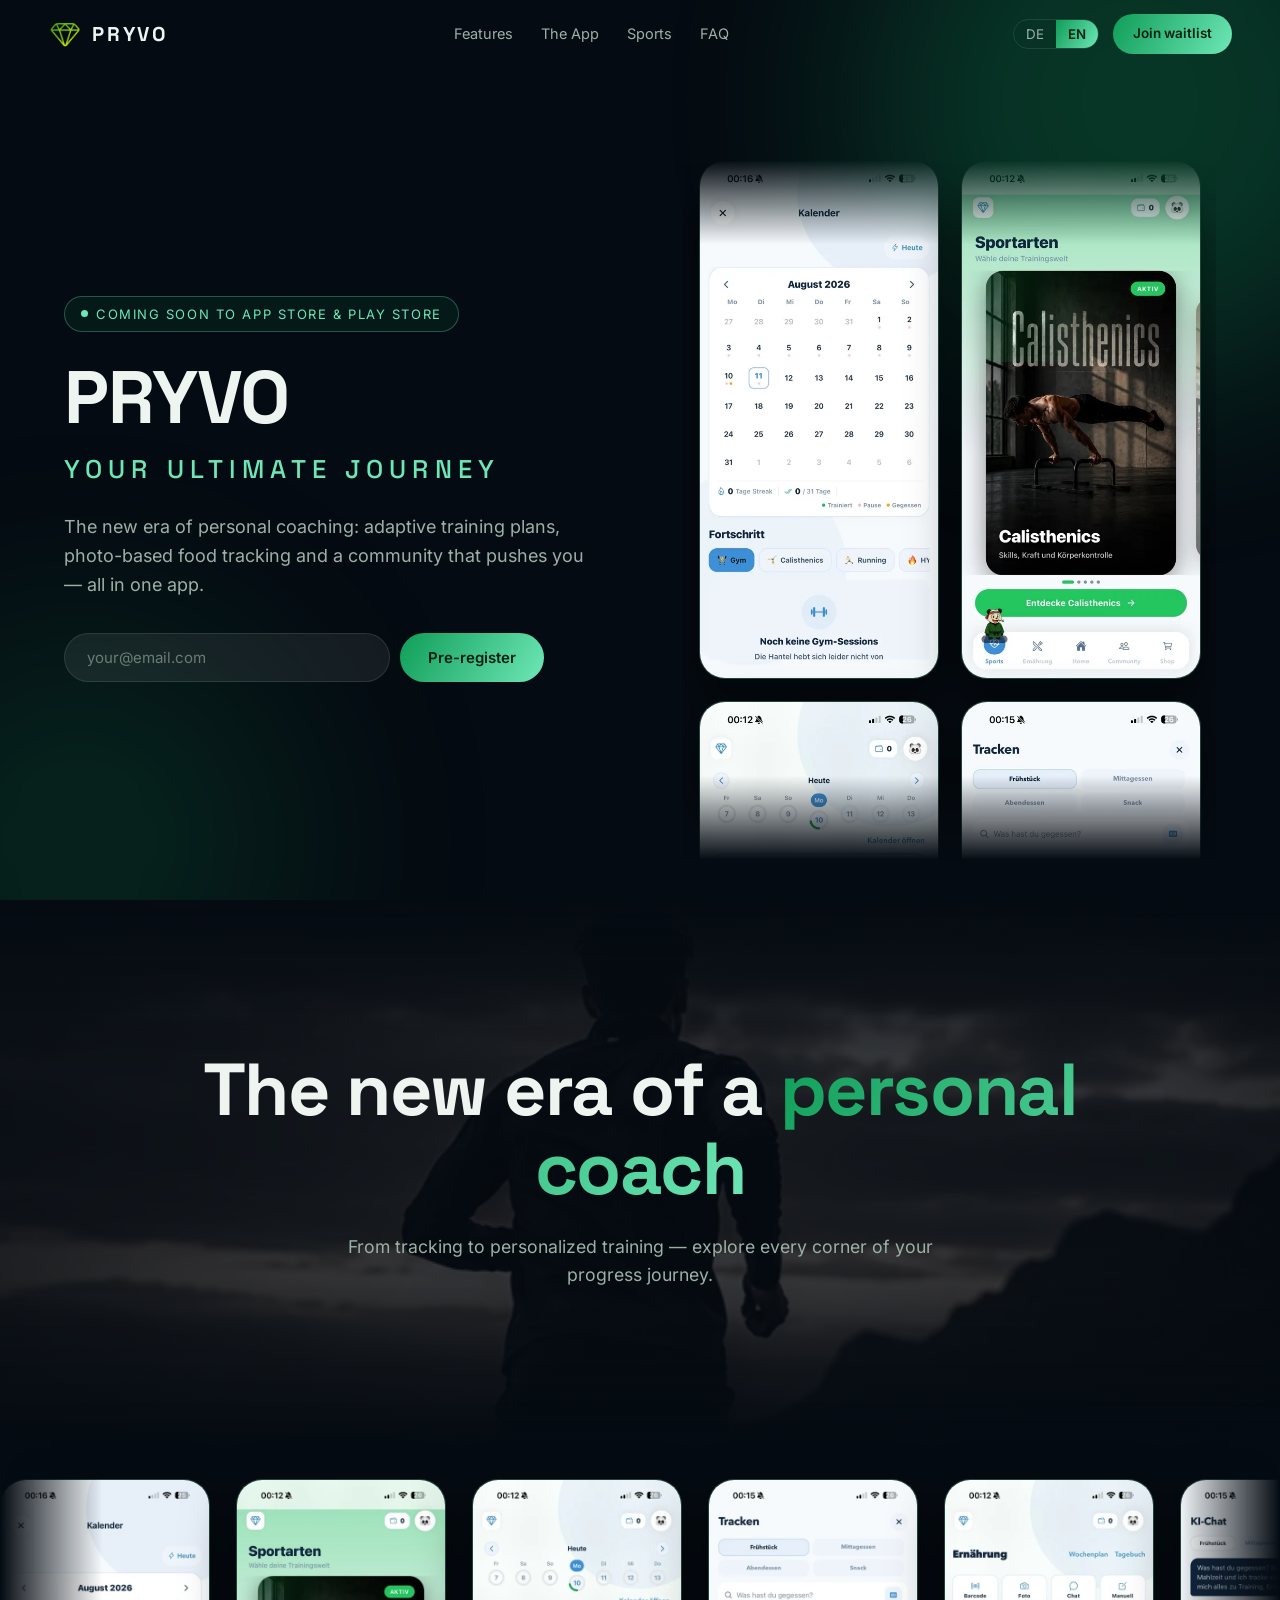
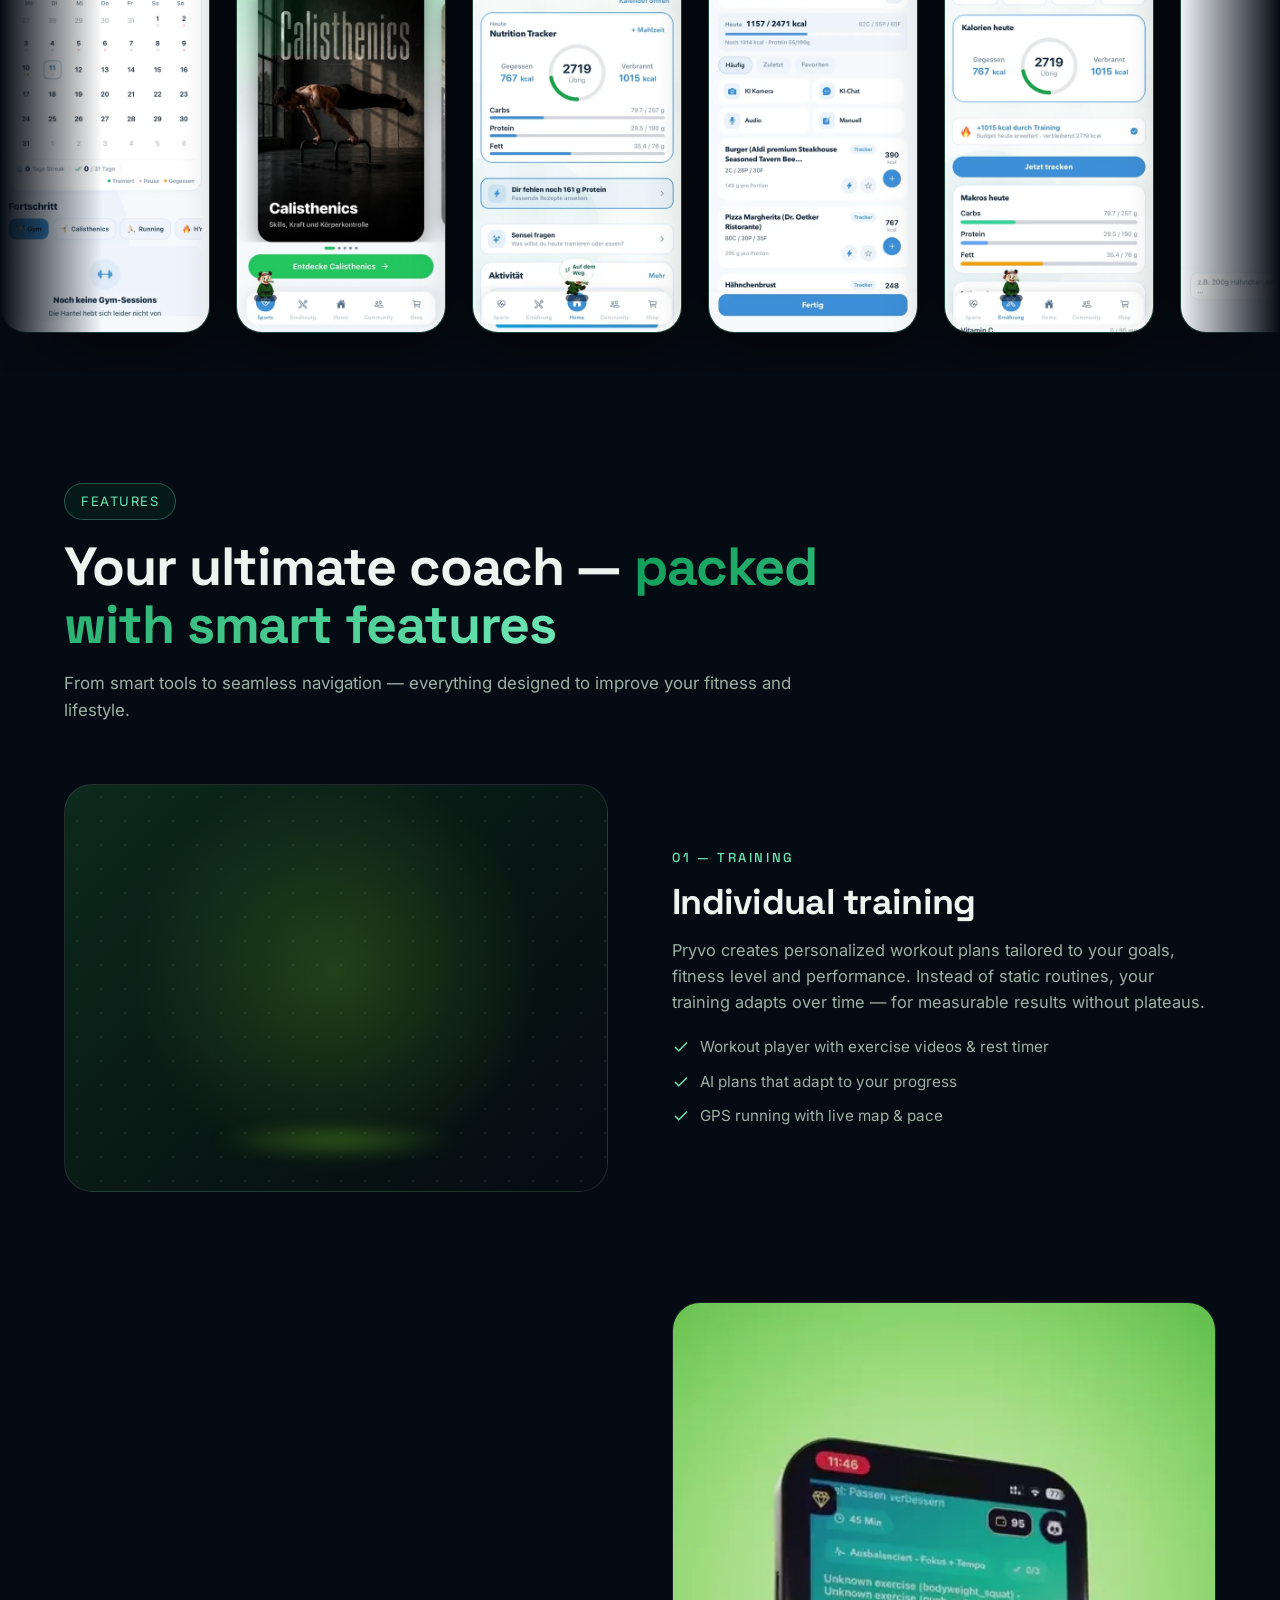
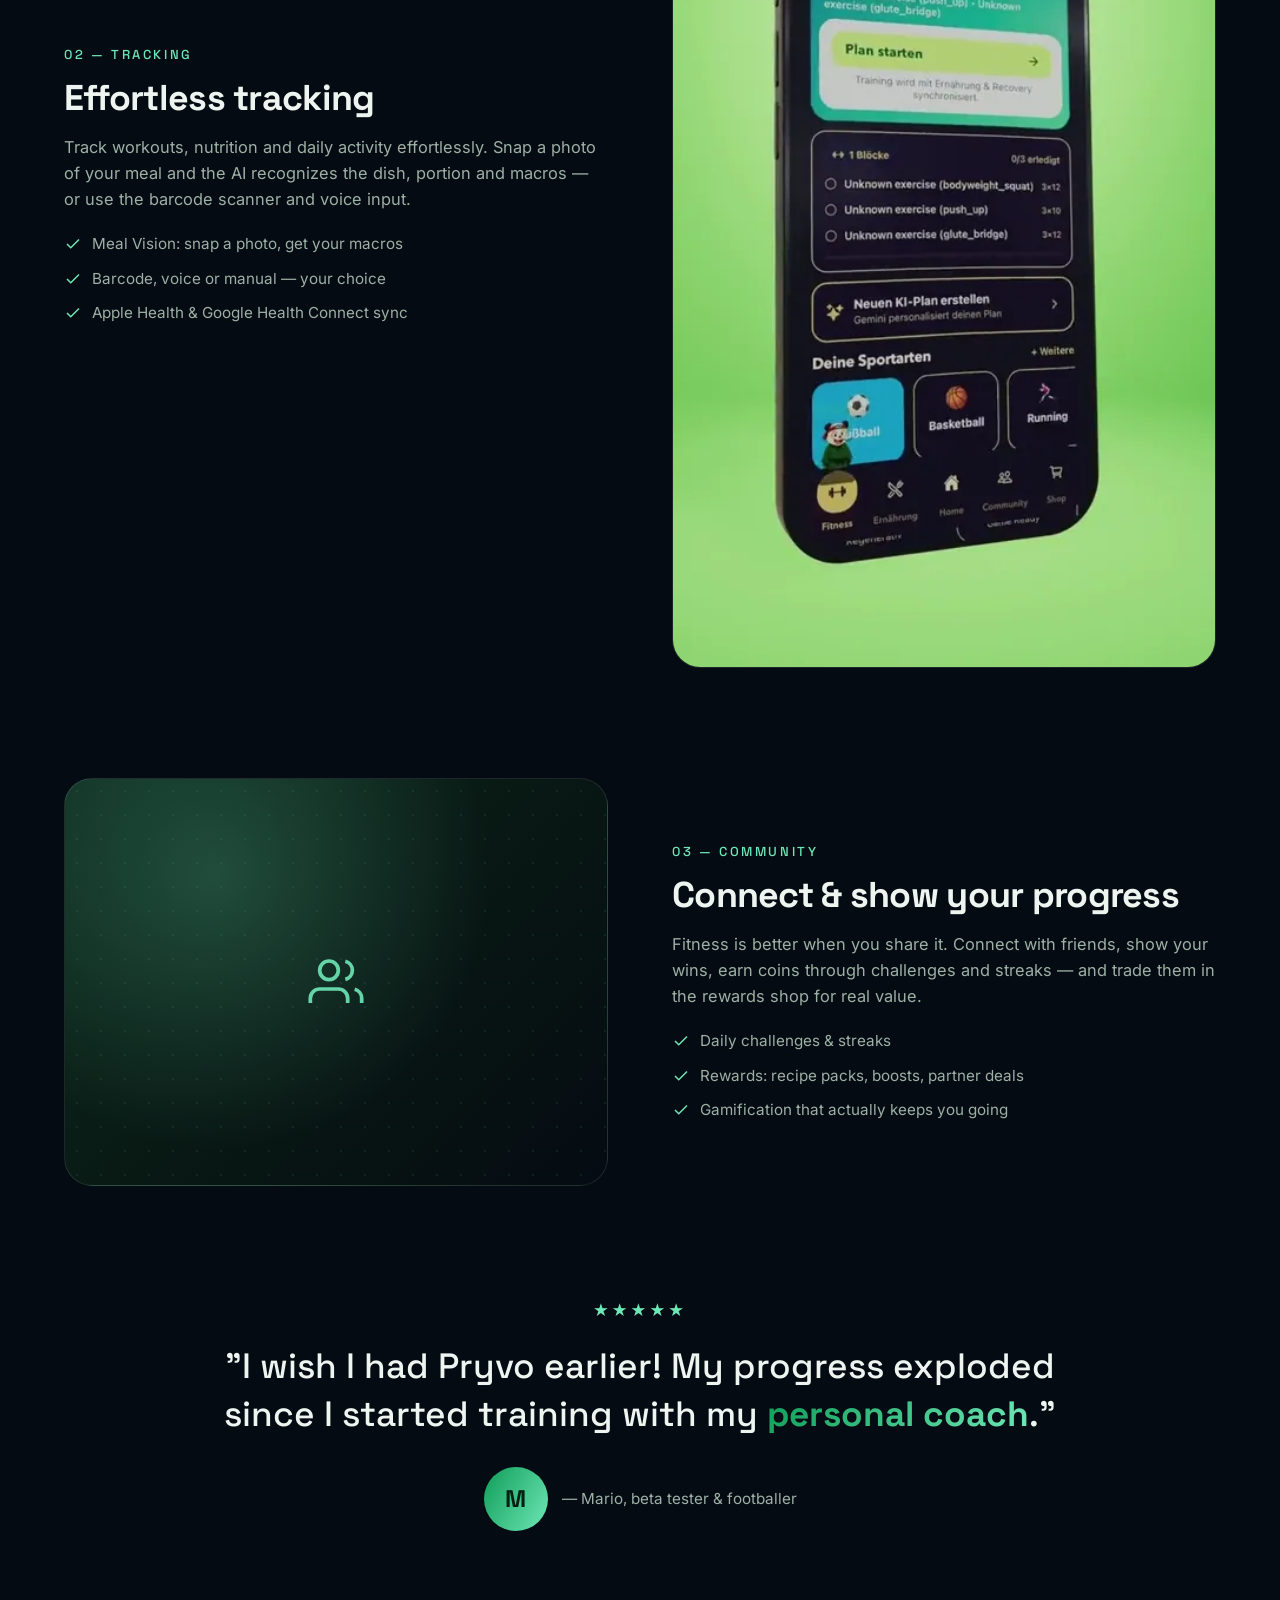
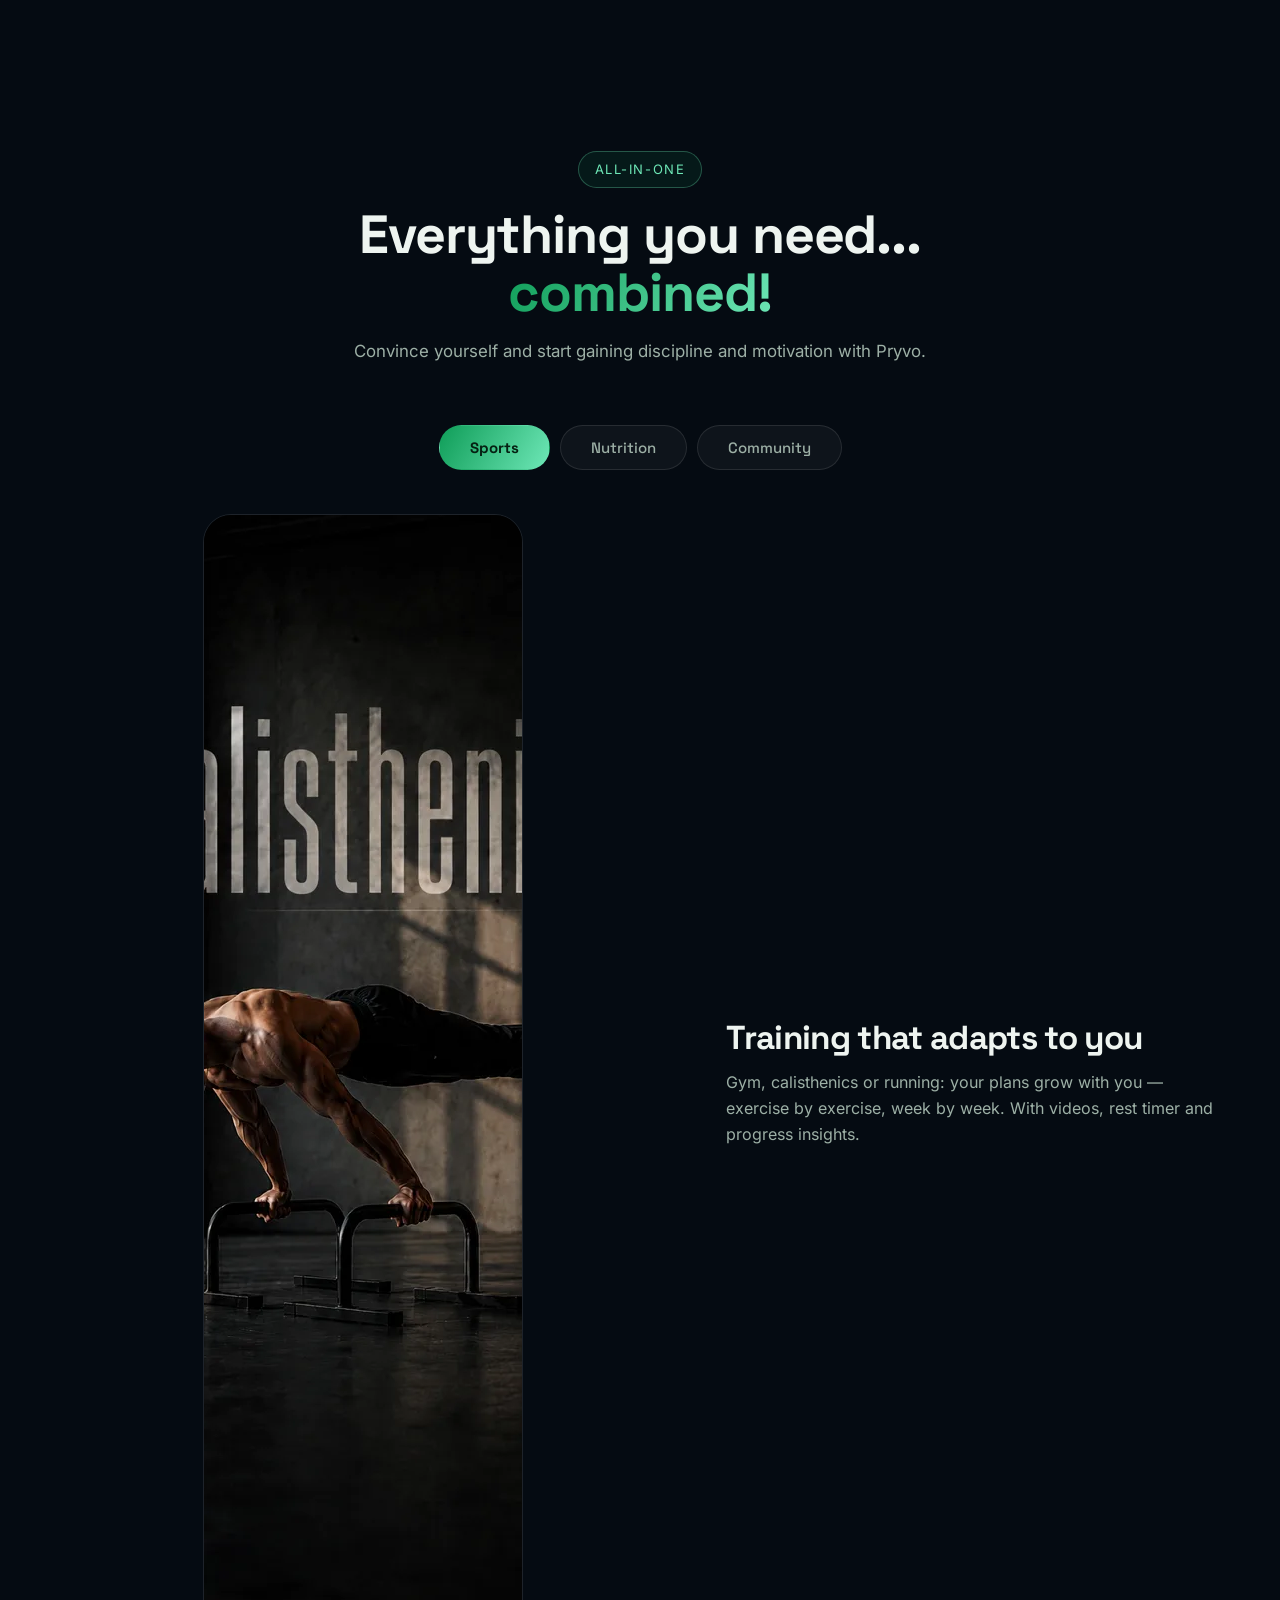
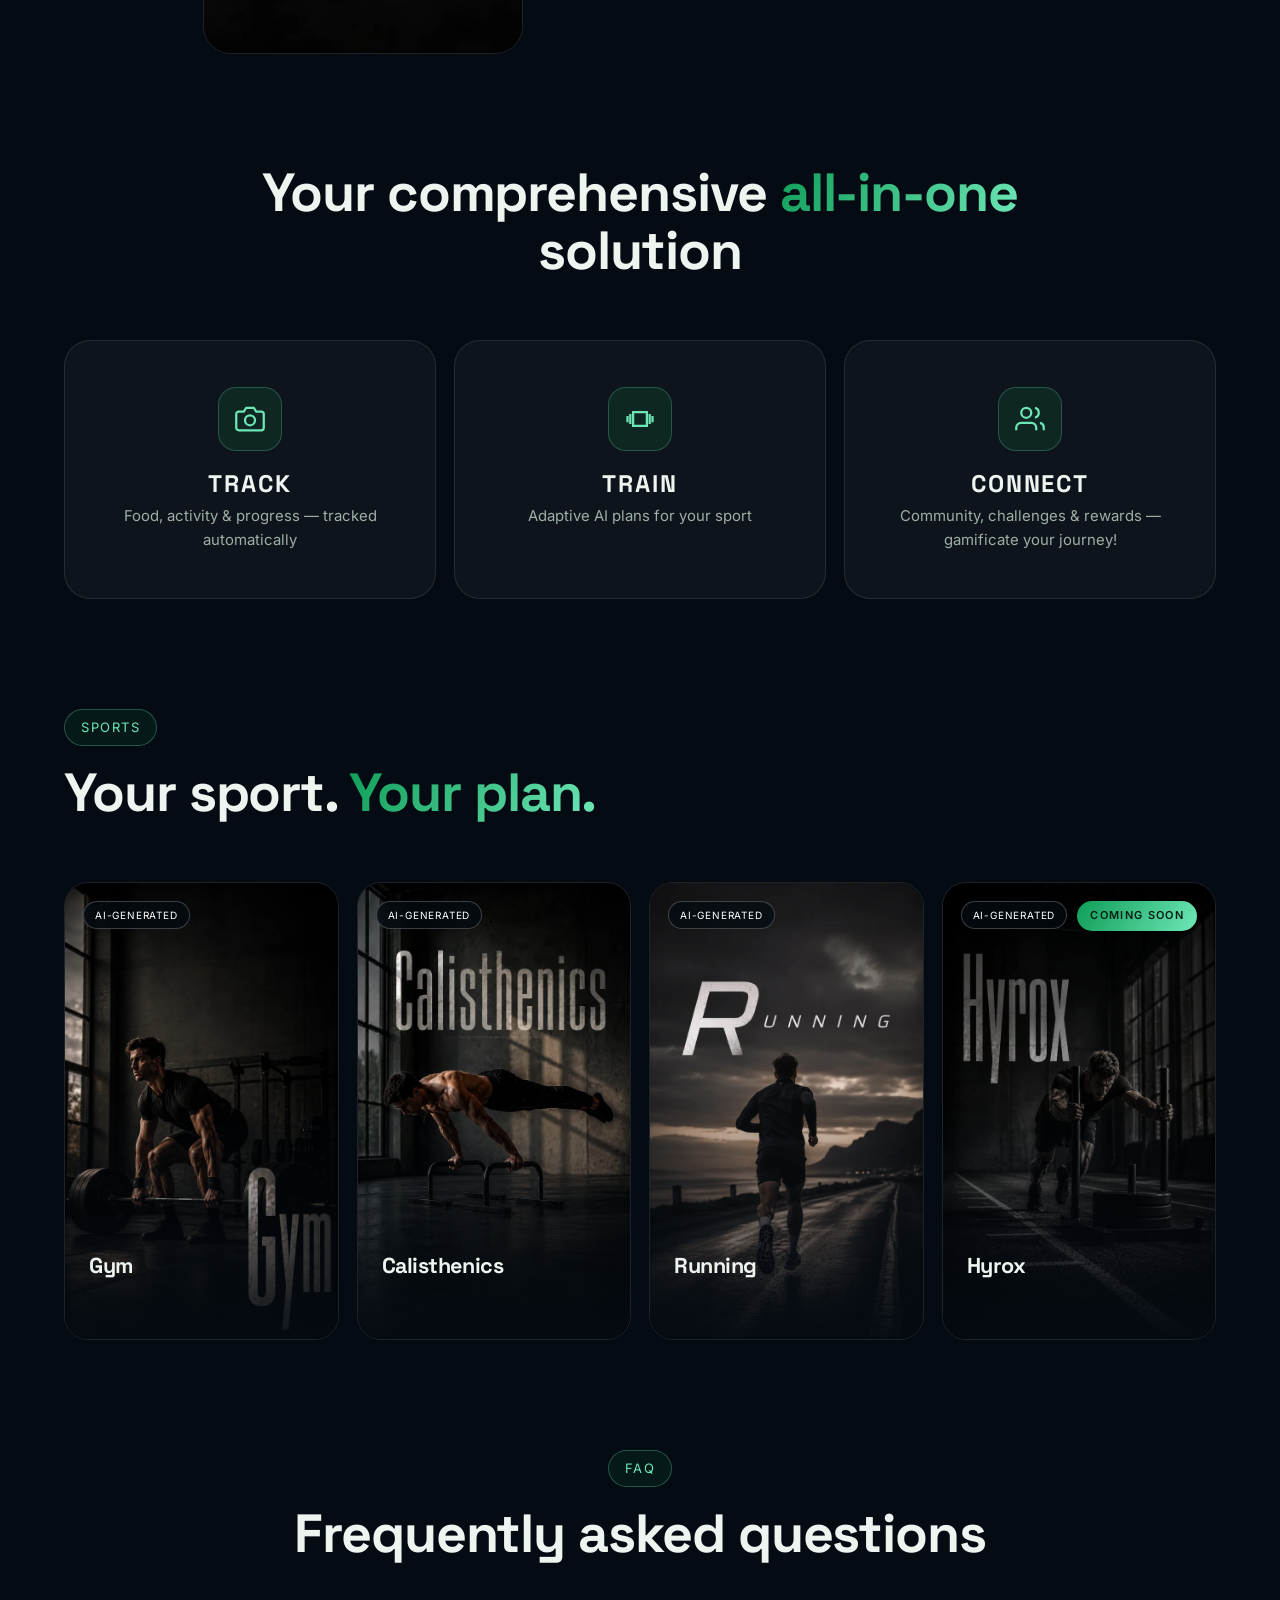
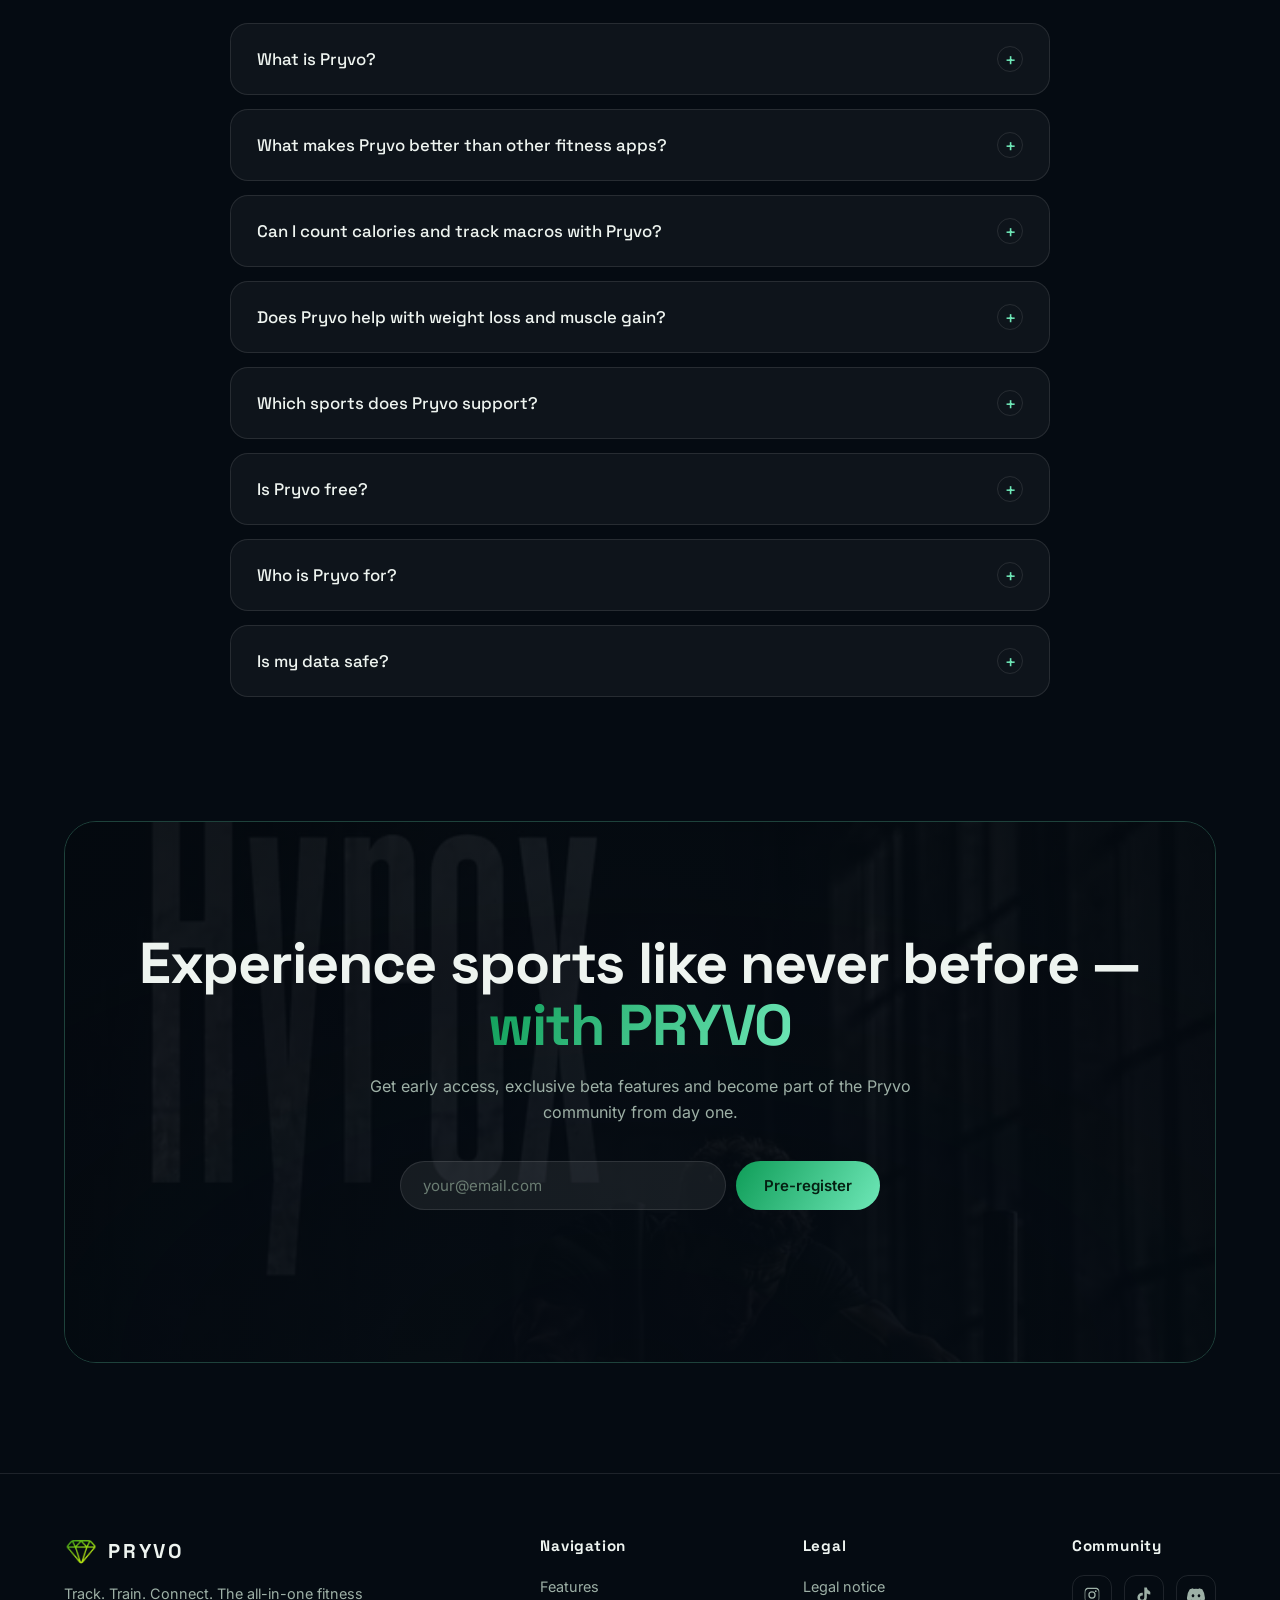
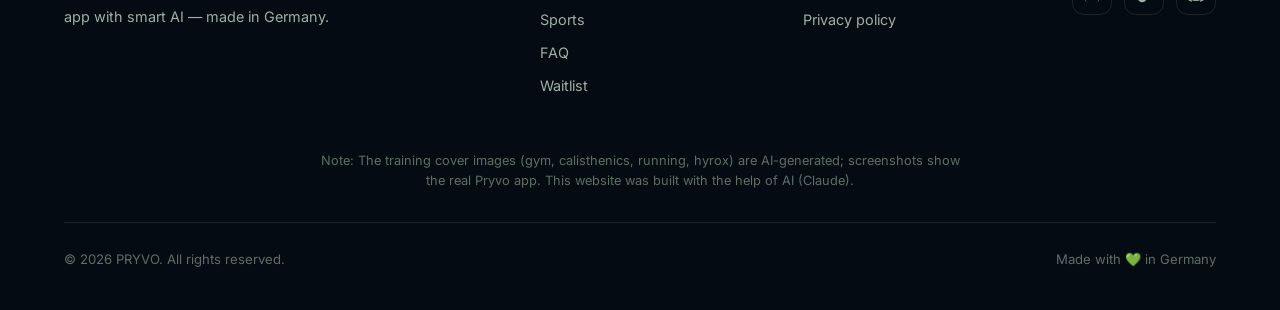
==== commit 1f145a85: "Add files via upload" ====
--- a/index.html
+++ b/index.html
@@ -231,6 +231,14 @@
 .fmedia{position:relative;border-radius:28px;overflow:hidden;border:1px solid var(--border)}
 .fmedia img,.fmedia video{width:100%;aspect-ratio:4/3;object-fit:cover}
 .fmedia.tall img,.fmedia.tall video{aspect-ratio:3/4}
+.gem-stage{aspect-ratio:4/3;display:flex;align-items:center;justify-content:center;background:radial-gradient(circle at 50% 46%,rgba(132,225,40,.20),transparent 58%),linear-gradient(135deg,#0d2a1e,#081713 55%,#050b12)}
+.gem-stage::before{content:"";position:absolute;inset:0;background-image:radial-gradient(rgba(110,231,183,.14) 1.5px,transparent 1.5px);background-size:24px 24px;opacity:.5}
+.gem-stage canvas{position:absolute;inset:0;width:100%;height:100%;display:none}
+.gem-stage.gl canvas{display:block}
+.gem-stage.gl svg{display:none}
+.gem-stage.gl::after{content:"";position:absolute;left:50%;bottom:9%;width:46%;height:7%;transform:translateX(-50%);background:radial-gradient(ellipse,rgba(132,225,40,.38),transparent 70%);filter:blur(8px);animation:gemglow 4s ease-in-out infinite}
+@keyframes gemglow{50%{opacity:.55;transform:translateX(-50%) scale(.82)}}
+.gem-stage svg{position:relative;width:90%;height:90%;overflow:visible;filter:drop-shadow(0 20px 44px rgba(132,225,40,.32))}
 .fmedia .float-shot{position:absolute;bottom:20px;right:20px;width:27%;border-radius:20px;overflow:hidden;border:1px solid rgba(110,231,183,.35);box-shadow:0 16px 44px rgba(0,0,0,.6)}
 .fmedia .float-shot img{aspect-ratio:auto;height:auto;object-fit:contain}
 .ftxt .fnum{font-family:var(--font-d);font-size:13px;letter-spacing:.2em;color:var(--green2);text-transform:uppercase;margin-bottom:14px}
@@ -437,9 +445,9 @@
   </div>
 
   <div class="frow reveal">
-    <div class="fmedia">
-      <img src="assets/img/gymcover.webp" alt="Individuelles Training" loading="lazy" width="640" height="1138">
-      <div class="float-shot"><img src="assets/img/screen-sportarten.webp" alt="" loading="lazy" width="460" height="1000"></div>
+    <div class="fmedia gem-stage" role="img" aria-label="Animiertes 3D-Logo von PRYVO">
+      <canvas id="gemfx" aria-hidden="true"></canvas><canvas id="gemgl" aria-hidden="true"></canvas>
+      <svg id="gem" viewBox="-210 -170 420 340" aria-hidden="true"></svg>
     </div>
     <div class="ftxt">
       <div class="fnum">01 — Training</div>
@@ -696,6 +704,222 @@
 }
 const saved=localStorage.getItem('pryvo-lang')||(navigator.language.startsWith('de')?'de':'en');
 if(saved!=='de')setLang(saved);
+
+/* PRYVO 3D gem – WebGL2 refractive brilliant (falls back to SVG version below) */
+(function(){
+  var cv=document.getElementById('gemgl'),fx=document.getElementById('gemfx'),stage=cv&&cv.parentNode;
+  if(!cv||!fx)return;
+  var gl=cv.getContext('webgl2',{alpha:true,premultipliedAlpha:true,antialias:true});
+  if(!gl)return;
+  var R=150,H1=58,H2=132,GT=7;
+  function pol(r,deg,y){var a=deg*Math.PI/180;return[Math.cos(a)*r,y,Math.sin(a)*r];}
+  var V=[],idx={};
+  function add(k,v){idx[k]=V.length;V.push(v);}
+  for(var i=0;i<8;i++){
+    add('T'+i,pol(.57*R,i*45,H1));
+    add('S'+i,pol(.80*R,i*45+22.5,H1*.55));
+    add('G'+i,pol(R,i*45,0));
+    add('H'+i,pol(R,i*45+22.5,0));
+    add('g'+i,pol(R,i*45,-GT));
+    add('h'+i,pol(R,i*45+22.5,-GT));
+    add('M'+i,pol(.40*R,i*45+22.5,-H2*.50));
+  }
+  add('C',[0,-H2,0]);
+  var F=[];function face(l){F.push(l.map(function(n){return idx[n]}));}
+  var t=[];for(i=0;i<8;i++)t.push('T'+(7-i));face(t);
+  for(i=0;i<8;i++){var j=(i+1)%8,p=(i+7)%8;
+    face(['T'+i,'T'+j,'S'+i]);face(['T'+i,'S'+p,'G'+i,'S'+i]);
+    face(['S'+i,'G'+i,'H'+i]);face(['S'+i,'H'+i,'G'+j]);
+    face(['G'+i,'H'+i,'h'+i,'g'+i]);face(['H'+i,'G'+j,'g'+j,'h'+i]);
+    face(['M'+i,'g'+i,'h'+i]);face(['M'+i,'h'+i,'g'+j]);face(['C','M'+p,'g'+i,'M'+i]);}
+  function sub(a,b){return[a[0]-b[0],a[1]-b[1],a[2]-b[2]]}
+  function cross(a,b){return[a[1]*b[2]-a[2]*b[1],a[2]*b[0]-a[0]*b[2],a[0]*b[1]-a[1]*b[0]]}
+  var D=[],B=[[1,0,0],[0,1,0],[0,0,1]];
+  F.forEach(function(f){
+    var c=[0,0,0];f.forEach(function(k){c[0]+=V[k][0];c[1]+=V[k][1];c[2]+=V[k][2]});c=c.map(function(x){return x/f.length});
+    var n=cross(sub(V[f[1]],V[f[0]]),sub(V[f[2]],V[f[0]]));var l=Math.hypot(n[0],n[1],n[2]);n=n.map(function(x){return x/l});
+    if(n[0]*c[0]+n[1]*(c[1]+10)+n[2]*c[2]<0)n=n.map(function(x){return -x});
+    for(var k=1;k<f.length-1;k++){[f[0],f[k],f[k+1]].forEach(function(vi,q){D.push(V[vi][0],V[vi][1],V[vi][2],n[0],n[1],n[2],B[q][0],B[q][1],B[q][2]);});}
+  });
+  var vs='#version 300 es\nin vec3 aPos;in vec3 aN;in vec3 aB;uniform mat3 uRot;uniform vec2 uHalf;uniform float uCam;uniform vec2 uOff;out vec3 vN;out vec3 vP;out vec3 vB;void main(){vec3 p=uRot*aPos;vN=uRot*aN;vP=p;vB=aB;float w=uCam-p.z;vec2 q=(p.xy+uOff)/uHalf*uCam/w;gl_Position=vec4(q,0.,1.);}';
+  var fs='#version 300 es\nprecision highp float;in vec3 vN;in vec3 vP;in vec3 vB;uniform float uTime;uniform float uCam;uniform int uPass;out vec4 o;'+
+  'vec3 env(vec3 d){float t=uTime;vec3 c=vec3(.05,.20,.10)+vec3(.10,.42,.16)*smoothstep(-1.,1.,d.y);'+
+  'vec3 L1=normalize(vec3(sin(t*.5)*.9,.7,.6));c+=vec3(1.,1.,.9)*4.*smoothstep(.90,.96,dot(d,L1));'+
+  'vec3 L2=normalize(vec3(-.8,.2+.3*sin(t*.7),.5));c+=vec3(.55,1.,.4)*3.2*smoothstep(.86,.95,dot(d,L2));'+
+  'vec3 L3=normalize(vec3(.85,-.3+.2*cos(t*.6),.4));c+=vec3(.3,1.,.8)*3.*smoothstep(.86,.95,dot(d,L3));'+
+  'c+=vec3(.9,1.,.8)*2.2*smoothstep(.8,.95,d.y)*(.5+.5*sin(d.x*9.+t*1.3));'+
+  'c+=vec3(.15,.7,.25)*pow(max(0.,sin(d.x*6.+d.y*4.+t*.4)),6.);'+
+  'c+=vec3(.5,1.,.3)*1.5*pow(max(0.,sin(d.z*7.-d.x*5.+t*.8)),10.);return c;}'+
+  'void main(){vec3 N=normalize(vN);vec3 V=normalize(vec3(0.,0.,uCam)-vP);float f=dot(N,V);'+
+  'if(uPass==0){if(f>0.)discard;vec3 Nb=-N;vec3 c=env(reflect(-V,Nb))*vec3(.36,1.,.32)*.95+vec3(.02,.12,.05);c=c/(1.+c*.55);o=vec4(c*.9,.9);return;}'+
+  'if(f<=0.)discard;'+
+  'vec3 rf=env(reflect(-V,N));float Fr=.14+.86*pow(1.-max(f,0.),5.);'+
+  'vec3 ir=reflect(refract(-V,N,1./2.25),normalize(N*vec3(-1.,.6,-1.)));'+
+  'vec3 ig=reflect(refract(-V,N,1./2.42),normalize(N*vec3(-1.,.6,-1.)));'+
+  'vec3 ib=reflect(refract(-V,N,1./2.62),normalize(N*vec3(-1.,.6,-1.)));'+
+  'vec3 inn=vec3(env(ir).r,env(ig).g,env(ib).b);'+
+  'vec3 c=rf*Fr*.9+inn*vec3(.50,1.,.36)*(1.-Fr)*1.55+vec3(.04,.20,.07)*(.5+.5*N.y);'+
+  'float e=min(min(vB.x,vB.y),vB.z);float line=1.-smoothstep(0.,1.6*fwidth(e),e);'+
+  'c+=vec3(.78,1.,.5)*line*.5;'+
+  'c=c/(1.+c*.55);c=pow(c,vec3(.92));o=vec4(c*.80,.80);}';
+  function sh(type,src){var s=gl.createShader(type);gl.shaderSource(s,src);gl.compileShader(s);if(!gl.getShaderParameter(s,gl.COMPILE_STATUS)){throw new Error(gl.getShaderInfoLog(s));}return s;}
+  var prog;try{prog=gl.createProgram();gl.attachShader(prog,sh(gl.VERTEX_SHADER,vs));gl.attachShader(prog,sh(gl.FRAGMENT_SHADER,fs));gl.linkProgram(prog);if(!gl.getProgramParameter(prog,gl.LINK_STATUS))throw 0;}catch(e){return;}
+  window.__gemGL=true;stage.classList.add('gl');
+  gl.useProgram(prog);
+  var buf=gl.createBuffer();gl.bindBuffer(gl.ARRAY_BUFFER,buf);gl.bufferData(gl.ARRAY_BUFFER,new Float32Array(D),gl.STATIC_DRAW);
+  ['aPos','aN','aB'].forEach(function(n,k){var l=gl.getAttribLocation(prog,n);gl.enableVertexAttribArray(l);gl.vertexAttribPointer(l,3,gl.FLOAT,false,36,k*12);});
+  var U={};['uRot','uHalf','uCam','uOff','uTime','uPass'].forEach(function(n){U[n]=gl.getUniformLocation(prog,n)});
+  var cam=720,N=D.length/9,W=0,H=0,dpr=1;
+  var ctx=fx.getContext('2d');
+  function resize(){dpr=Math.min(2,window.devicePixelRatio||1);var r=stage.getBoundingClientRect();W=Math.max(2,Math.round(r.width*dpr));H=Math.max(2,Math.round(r.height*dpr));cv.width=fx.width=W;cv.height=fx.height=H;gl.viewport(0,0,W,H);}
+  resize();window.addEventListener('resize',resize);
+  var parts=[];for(i=0;i<46;i++)parts.push({x:Math.random(),y:Math.random(),s:.4+Math.random()*1.6,v:.01+Math.random()*.035,p:Math.random()*6.28,d:(Math.random()-.5)*.02});
+  var yaw=.5,time=0,last=0,run=false,px=0,py=0,tx=0,ty=0,boost=0;
+  stage.addEventListener('pointermove',function(e){var r=stage.getBoundingClientRect();tx=((e.clientX-r.left)/r.width-.5)*2;ty=((e.clientY-r.top)/r.height-.5)*2;boost=1;});
+  stage.addEventListener('pointerleave',function(){tx=ty=0;boost=0;});
+  var spk=['T0','T2','T4','T6','S1','S3','S5','S7','G0','G4'].map(function(k){return idx[k]});
+  function frame(){
+    px+=(tx-px)*.06;py+=(ty-py)*.06;
+    var tilt=.13+Math.sin(time*.6)*.07+py*.2,roll=Math.sin(time*.45)*.06,yw=yaw+px*.5;
+    var cy=Math.cos(yw),sy=Math.sin(yw),cx=Math.cos(tilt),sx=Math.sin(tilt),cz=Math.cos(roll),sz=Math.sin(roll);
+    // M = Rz*Rx*Ry (column-major for GL)
+    var Ry=[cy,0,-sy, 0,1,0, sy,0,cy],Rx=[1,0,0, 0,cx,sx, 0,-sx,cx],Rz=[cz,sz,0, -sz,cz,0, 0,0,1];
+    function mul(a,b){var r=[];for(var c=0;c<3;c++)for(var rr=0;rr<3;rr++){r[c*3+rr]=a[0*3+rr]*b[c*3+0]+a[1*3+rr]*b[c*3+1]+a[2*3+rr]*b[c*3+2];}return r;}
+    var M=mul(Rz,mul(Rx,Ry));
+    var bob=Math.sin(time*1.3)*7;
+    var halfX=225,halfY=225*H/W;
+    gl.clearColor(0,0,0,0);gl.clear(gl.COLOR_BUFFER_BIT);
+    gl.uniformMatrix3fv(U.uRot,false,M);gl.uniform2f(U.uHalf,halfX,halfY);gl.uniform1f(U.uCam,cam);gl.uniform2f(U.uOff,0,bob+16);gl.uniform1f(U.uTime,time);
+    gl.enable(gl.BLEND);
+    gl.uniform1i(U.uPass,0);gl.blendFunc(gl.ONE,gl.ONE_MINUS_SRC_ALPHA);gl.drawArrays(gl.TRIANGLES,0,N);
+    gl.uniform1i(U.uPass,1);gl.blendFunc(gl.ONE,gl.ONE_MINUS_SRC_ALPHA);gl.drawArrays(gl.TRIANGLES,0,N);
+    // 2D fx: motes + glints
+    ctx.clearRect(0,0,W,H);ctx.globalCompositeOperation='lighter';
+    parts.forEach(function(q){
+      q.y-=q.v*.016*(1+boost*.6);q.x+=q.d*.016;if(q.y<-.05){q.y=1.05;q.x=Math.random();}
+      var tw=.5+.5*Math.sin(time*1.6+q.p),r=q.s*dpr*3.2,X=q.x*W,Y=q.y*H;
+      var g=ctx.createRadialGradient(X,Y,0,X,Y,r);g.addColorStop(0,'rgba(190,255,130,'+(.55*tw)+')');g.addColorStop(1,'rgba(190,255,130,0)');
+      ctx.fillStyle=g;ctx.beginPath();ctx.arc(X,Y,r,0,6.283);ctx.fill();
+    });
+    spk.forEach(function(vi,k){
+      var v=V[vi];var x=v[0]*M[0]+v[1]*M[3]+v[2]*M[6],y=v[0]*M[1]+v[1]*M[4]+v[2]*M[7],z=v[0]*M[2]+v[1]*M[5]+v[2]*M[8];
+      if(z<10)return;
+      var ph=Math.sin(time*1.8+k*2.1),a=Math.max(0,ph);a*=a;if(a<.05)return;
+      var sc=cam/(cam-z),nx=(x/halfX)*sc,ny=((y+bob+16)/halfY)*sc,X=(nx*.5+.5)*W,Y=(-ny*.5+.5)*H;
+      var L=(26+a*34)*dpr,th=1.4*dpr;
+      var g=ctx.createRadialGradient(X,Y,0,X,Y,L*.5);g.addColorStop(0,'rgba(255,255,230,'+a+')');g.addColorStop(1,'rgba(180,255,120,0)');
+      ctx.fillStyle=g;ctx.beginPath();ctx.arc(X,Y,L*.5,0,6.283);ctx.fill();
+      ctx.fillStyle='rgba(235,255,210,'+(a*.9)+')';
+      ctx.beginPath();ctx.moveTo(X-L,Y);ctx.lineTo(X,Y-th);ctx.lineTo(X+L,Y);ctx.lineTo(X,Y+th);ctx.fill();
+      ctx.beginPath();ctx.moveTo(X,Y-L*.8);ctx.lineTo(X+th,Y);ctx.lineTo(X,Y+L*.8);ctx.lineTo(X-th,Y);ctx.fill();
+    });
+    ctx.globalCompositeOperation='source-over';
+  }
+  function loop(ts){if(!run)return;if(last){var dt=Math.min(64,ts-last);yaw+=dt*.00055*(1+boost*1.2);time+=dt*.001;}last=ts;frame();requestAnimationFrame(loop);}
+  frame();
+  if(window.matchMedia&&matchMedia('(prefers-reduced-motion: reduce)').matches)return;
+  if('IntersectionObserver' in window){new IntersectionObserver(function(en){var v=en[0].isIntersecting;if(v&&!run){run=true;last=0;requestAnimationFrame(loop)}else if(!v)run=false;}).observe(stage);}
+  else{run=true;requestAnimationFrame(loop);}
+})();
+
+/* 3D animated PRYVO gem – brilliant cut, 73 facets */
+(function(){
+  var svg=document.getElementById('gem'); if(!svg||window.__gemGL) return;
+  var NS='http://www.w3.org/2000/svg',R=150,H1=58,H2=132,GT=7,PI2=Math.PI*2;
+  function pol(r,deg,y){var a=deg*Math.PI/180;return[Math.cos(a)*r,y,Math.sin(a)*r];}
+  var V=[],idx={};
+  function add(k,v){idx[k]=V.length;V.push(v);}
+  for(var i=0;i<8;i++){
+    add('T'+i,pol(.57*R,i*45,-H1));
+    add('S'+i,pol(.80*R,i*45+22.5,-H1*.55));
+    add('G'+i,pol(R,i*45,0));
+    add('H'+i,pol(R,i*45+22.5,0));
+    add('g'+i,pol(R,i*45,GT));
+    add('h'+i,pol(R,i*45+22.5,GT));
+    add('M'+i,pol(.40*R,i*45+22.5,H2*.50));
+  }
+  add('C',[0,H2,0]);
+  var F=[],ci=[]; // ci: face kind for tone
+  function face(k,list){F.push(list.map(function(n){return idx[n]}));ci.push(k);}
+  var t=[];for(i=0;i<8;i++)t.push('T'+i);face(0,t);
+  for(i=0;i<8;i++){
+    var j=(i+1)%8,p=(i+7)%8;
+    face(1,['T'+i,'T'+j,'S'+i]);                       // star
+    face(2,['T'+i,'S'+p,'G'+i,'S'+i]);                 // bezel kite
+    face(3,['S'+i,'G'+i,'H'+i]);                       // upper girdle
+    face(3,['S'+i,'H'+i,'G'+j]);
+    face(4,['G'+i,'H'+i,'h'+i,'g'+i]);                 // girdle band
+    face(4,['H'+i,'G'+j,'g'+j,'h'+i]);
+    face(5,['M'+i,'g'+i,'h'+i]);                       // lower girdle
+    face(5,['M'+i,'h'+i,'g'+j]);
+    face(6,['C','M'+p,'g'+i,'M'+i]);                   // pavilion main
+  }
+  var polys=F.map(function(){var e=document.createElementNS(NS,'polygon');e.setAttribute('stroke-linejoin','round');svg.appendChild(e);return e;});
+  // sparkles
+  var sparks=[];for(i=0;i<6;i++){var g=document.createElementNS(NS,'path');g.setAttribute('d','M0-14L2.4-2.4L14 0L2.4 2.4L0 14L-2.4 2.4L-14 0L-2.4-2.4Z');g.setAttribute('fill','#fff');svg.appendChild(g);sparks.push({el:g,v:['T0','T2','T4','T6','S1','S5'][i]});}
+  var LS=[[-.5,-.7,-.5],[.7,-.3,-.65],[.1,.8,-.6],[-.8,.2,-.55]].map(function(v){var l=Math.hypot(v[0],v[1],v[2]);return[v[0]/l,v[1]/l,v[2]/l]});
+  function dot(a,b){return a[0]*b[0]+a[1]*b[1]+a[2]*b[2]}
+  function sub(a,b){return[a[0]-b[0],a[1]-b[1],a[2]-b[2]]}
+  function cross(a,b){return[a[1]*b[2]-a[2]*b[1],a[2]*b[0]-a[0]*b[2],a[0]*b[1]-a[1]*b[0]]}
+  var run=false,ang=.6,last=0,time=0;
+  var K=[0,1,2,3,4,5,6];
+  function draw(){
+    var tilt=-.30+Math.sin(time*.6)*.08, roll=Math.sin(time*.45)*.07;
+    var ca=Math.cos(ang),sa=Math.sin(ang),ct=Math.cos(tilt),st=Math.sin(tilt),cr=Math.cos(roll),sr=Math.sin(roll);
+    var bob=Math.sin(time*1.3)*7;
+    var P=V.map(function(v){
+      var x=v[0]*ca+v[2]*sa,z=-v[0]*sa+v[2]*ca,y=v[1]-H2*.22;
+      var y2=y*ct-z*st,z2=y*st+z*ct;
+      var x3=x*cr-y2*sr,y3=x*sr+y2*cr;
+      return[x3,y3+bob,z2];
+    });
+    var items=F.map(function(f,k){
+      var pts=f.map(function(i){return P[i]});
+      var c=[0,0,0];pts.forEach(function(q){c[0]+=q[0];c[1]+=q[1];c[2]+=q[2]});c=[c[0]/pts.length,c[1]/pts.length,c[2]/pts.length];
+      var n=cross(sub(pts[1],pts[0]),sub(pts[2],pts[0]));
+      var l=Math.hypot(n[0],n[1],n[2])||1;n=[n[0]/l,n[1]/l,n[2]/l];
+      var cen=[0,bob+6,0]; if(dot(n,sub(c,cen))<0)n=[-n[0],-n[1],-n[2]];
+      return{k:k,pts:pts,z:c[2],n:n};
+    }).sort(function(a,b){return b.z-a.z});
+    items.forEach(function(it){
+      var e=polys[it.k];svg.appendChild(e);
+      var n=it.n,front=n[2]<0; // camera looks along +z, outward normal toward viewer has z<0
+      var d=[0,0,-1],nd=dot(n,d),r=[d[0]-2*nd*n[0]*-1,0,0];
+      r=[2*nd*n[0]-d[0],2*nd*n[1]-d[1],2*nd*n[2]-d[2]];
+      var hl=0;for(var q=0;q<LS.length;q++)hl+=Math.pow(Math.max(0,dot(r,LS[q])),18)*(q%2?55:75);
+      var band=.5+.5*Math.sin(r[0]*5.2+r[1]*3.1+ci[it.k]*.9);
+      var band2=.5+.5*Math.sin(r[1]*8.5-r[0]*2.3+1.7);
+      var L=26+Math.pow(band,1.6)*30+band2*20+hl, Hh=80+band*30+band2*18, Sat=90-Math.min(65,hl*.8);
+      if(it.k===0)L+=8;
+      L=Math.min(96,L);
+      e.setAttribute('points',it.pts.map(function(p){return p[0].toFixed(1)+','+p[1].toFixed(1)}).join(' '));
+      e.setAttribute('fill','hsl('+Hh.toFixed(0)+','+Sat.toFixed(0)+'%,'+L.toFixed(0)+'%)');
+      e.setAttribute('fill-opacity',front?(.82+Math.min(.16,hl/300)).toFixed(2):'.2');
+      e.setAttribute('stroke',front?'rgba(215,255,150,.55)':'rgba(150,230,90,.22)');
+      e.setAttribute('stroke-width',front?'1.1':'.8');
+    });
+    sparks.forEach(function(s,i){
+      var p=P[idx[s.v]],ph=Math.sin(time*2.1+i*1.7);
+      var vis=p[2]<20?Math.max(0,ph)*Math.max(0,1-Math.abs(p[2])/120):0;
+      s.el.setAttribute('transform','translate('+p[0].toFixed(1)+','+p[1].toFixed(1)+') scale('+(.25+vis*.9).toFixed(2)+') rotate(15)');
+      s.el.setAttribute('opacity',(vis).toFixed(2));
+    });
+  }
+  function loop(ts){
+    if(!run)return;
+    if(last){var dt=Math.min(64,ts-last);ang+=dt*.00052;time+=dt*.001;}
+    last=ts;draw();requestAnimationFrame(loop);
+  }
+  draw();
+  if(window.matchMedia&&matchMedia('(prefers-reduced-motion: reduce)').matches)return;
+  if('IntersectionObserver' in window){
+    new IntersectionObserver(function(en){
+      var v=en[0].isIntersecting;
+      if(v&&!run){run=true;last=0;requestAnimationFrame(loop)}
+      else if(!v)run=false;
+    }).observe(svg);
+  } else {run=true;requestAnimationFrame(loop);}
+})();
 </script>
 </body>
 </html>
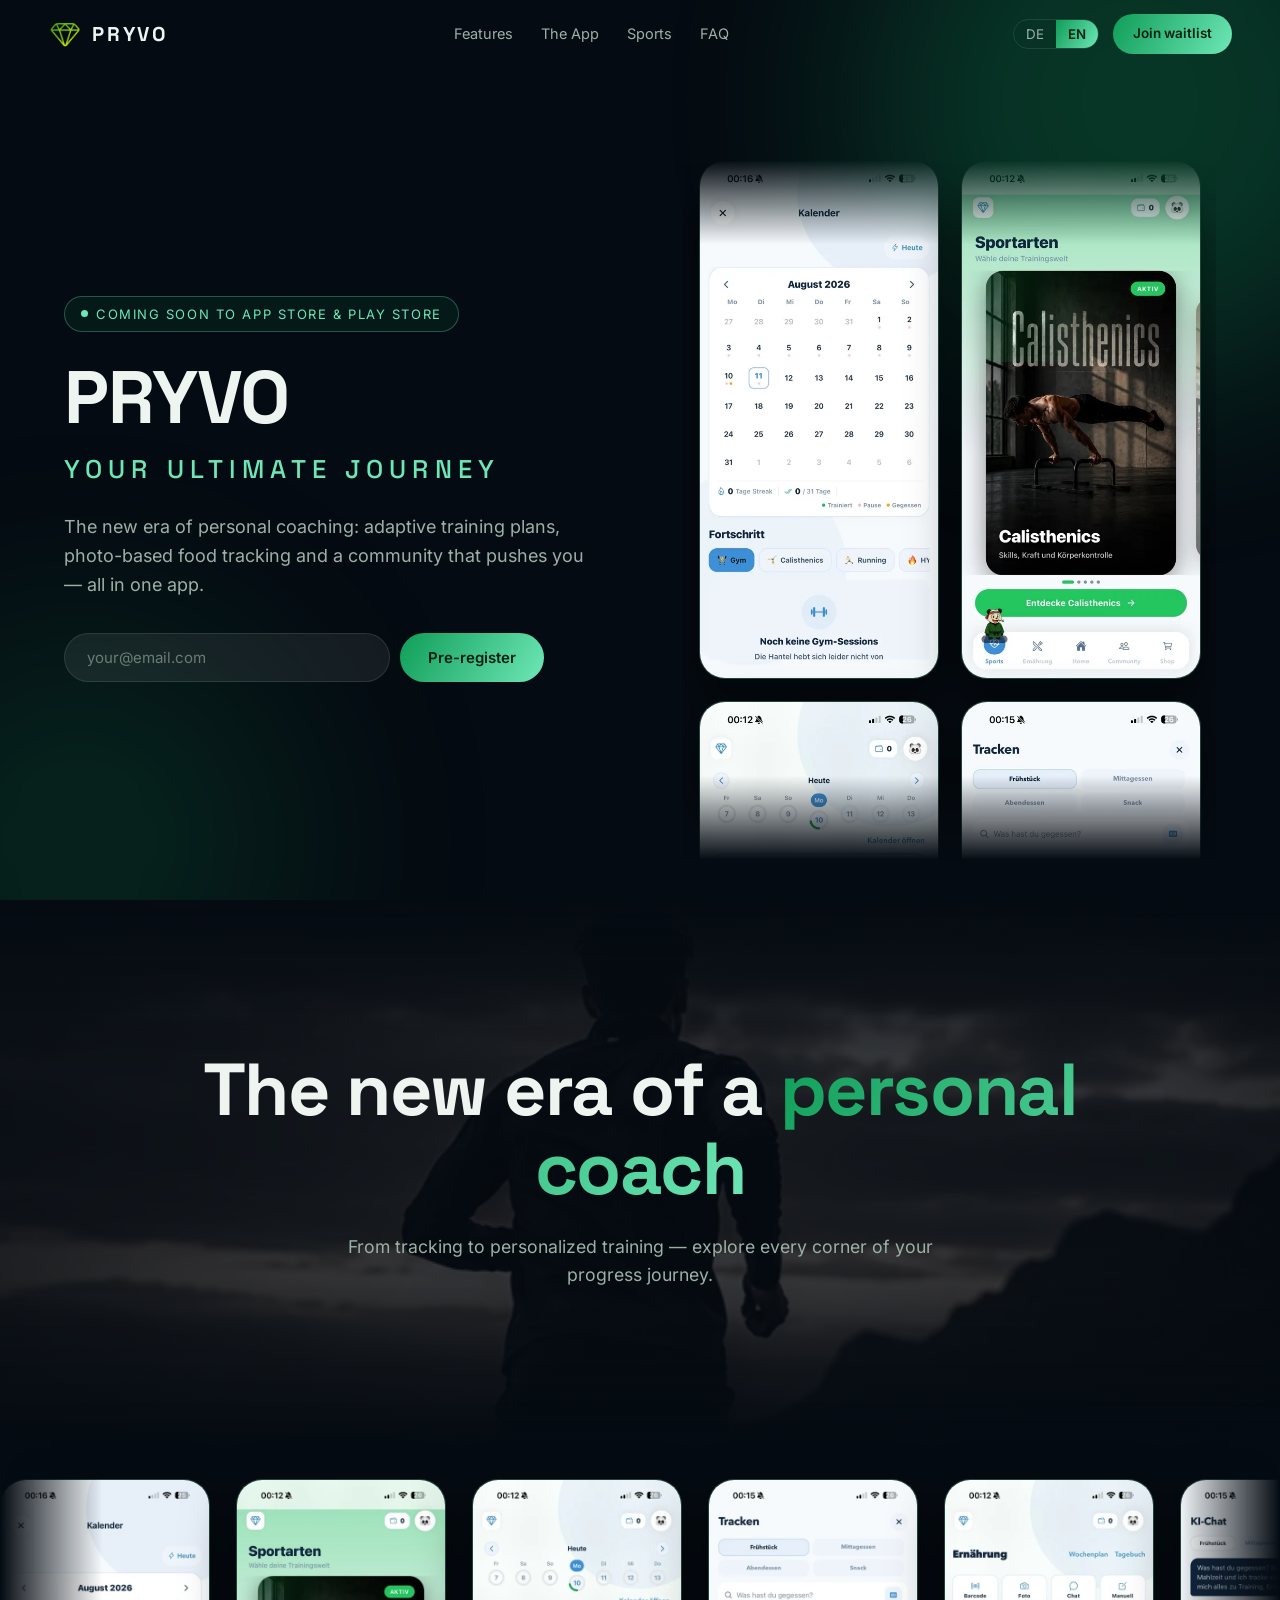
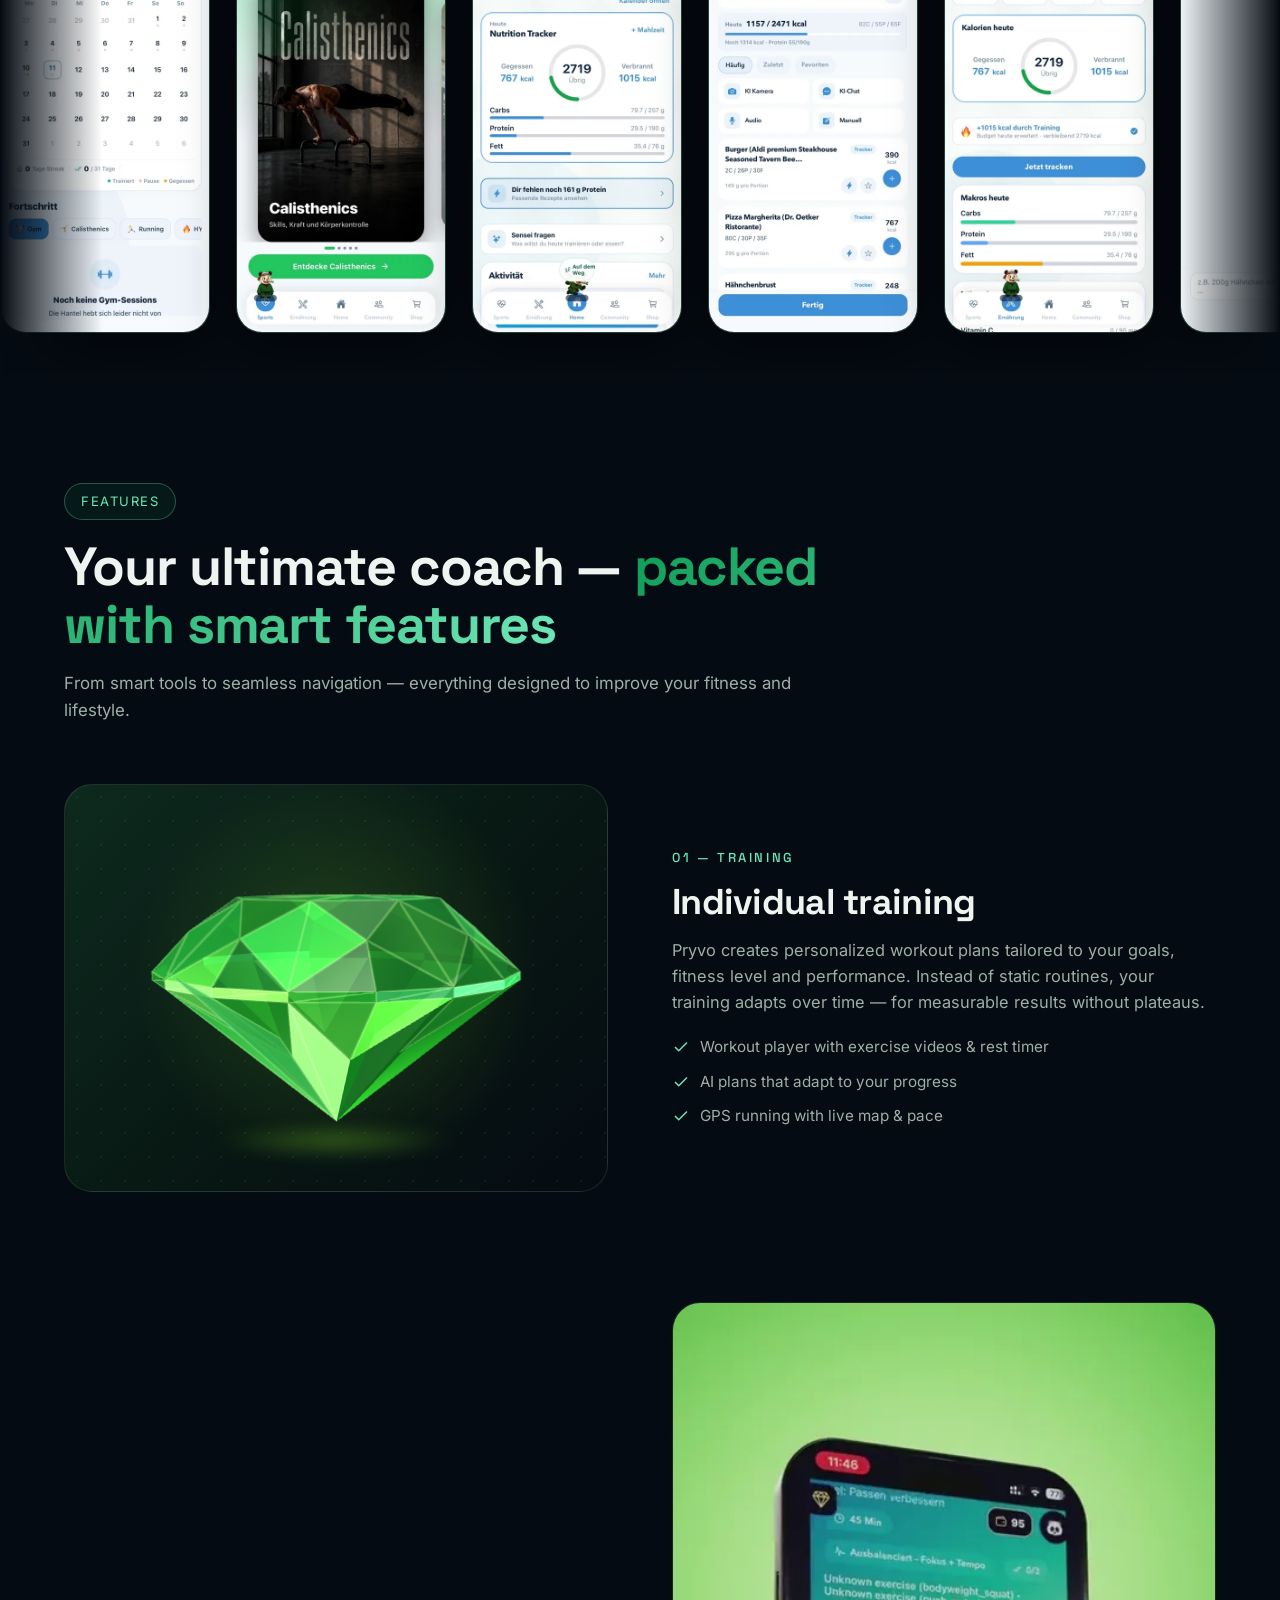
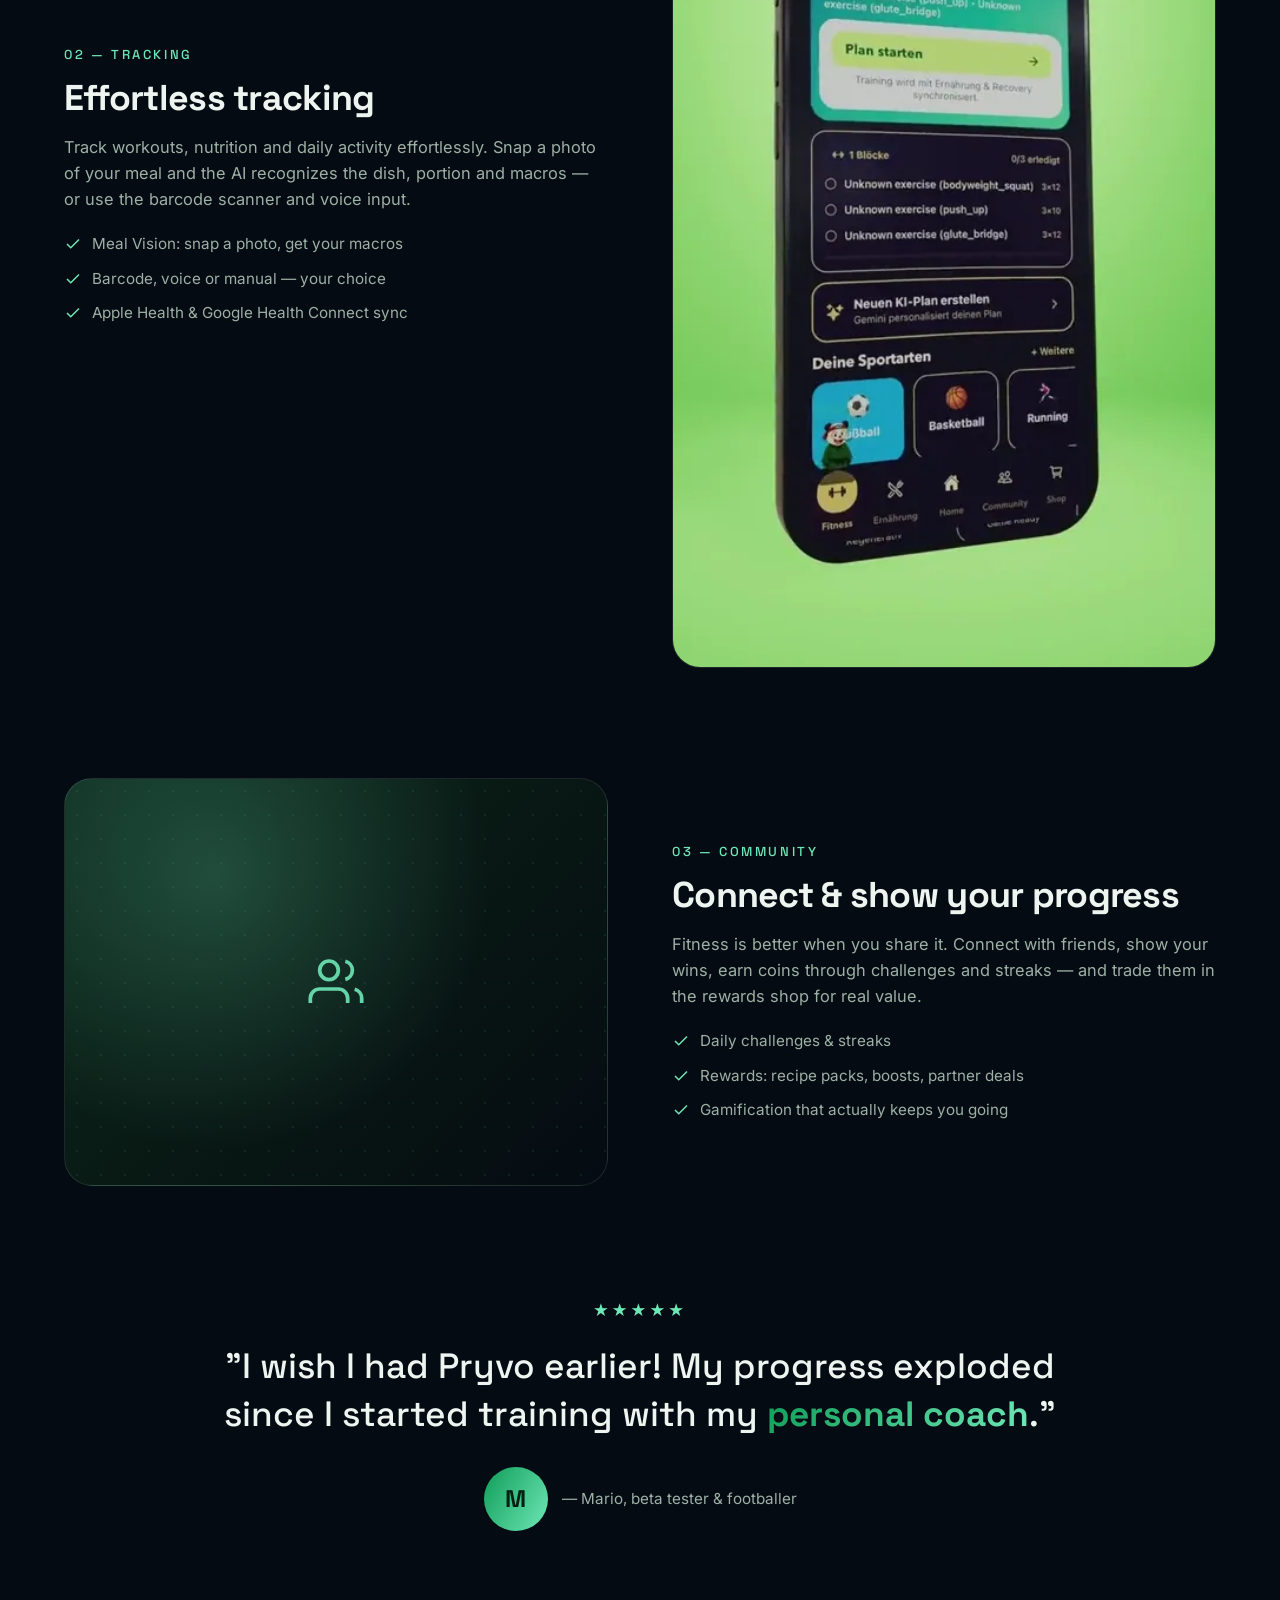
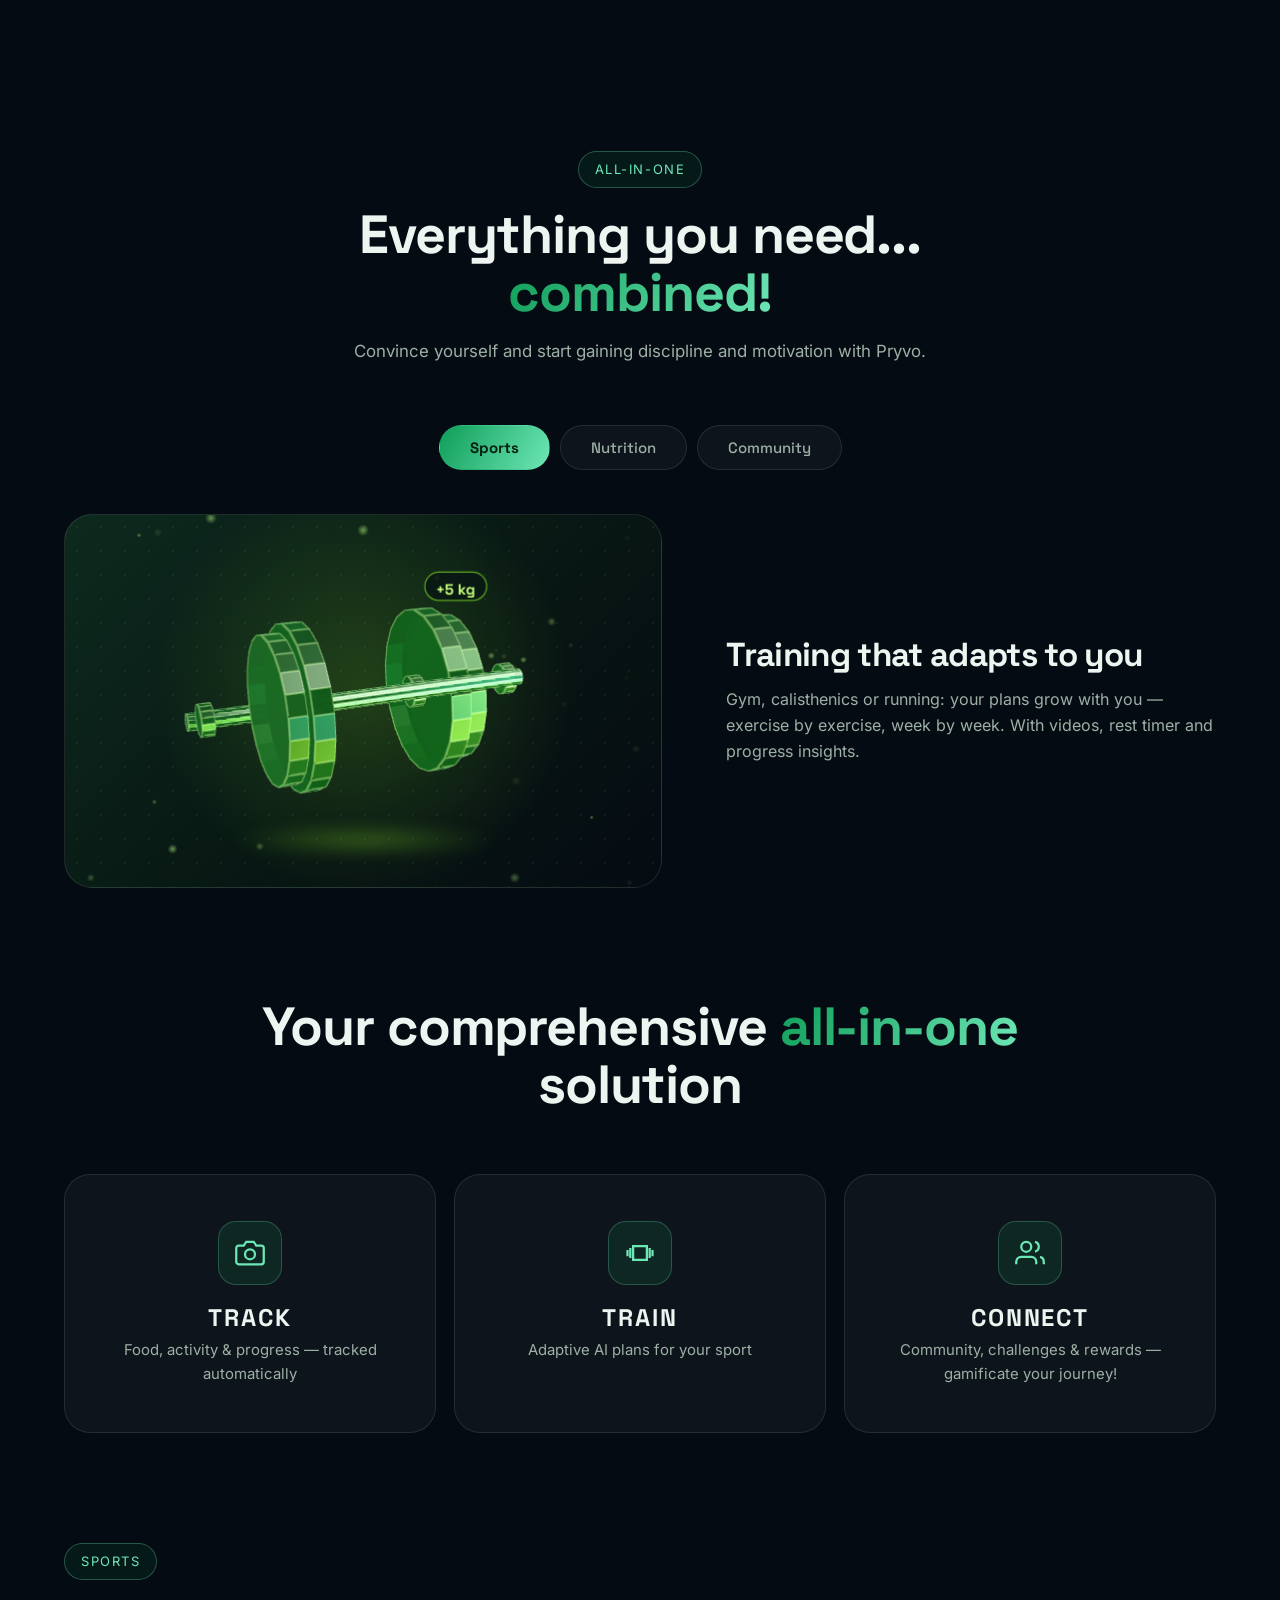
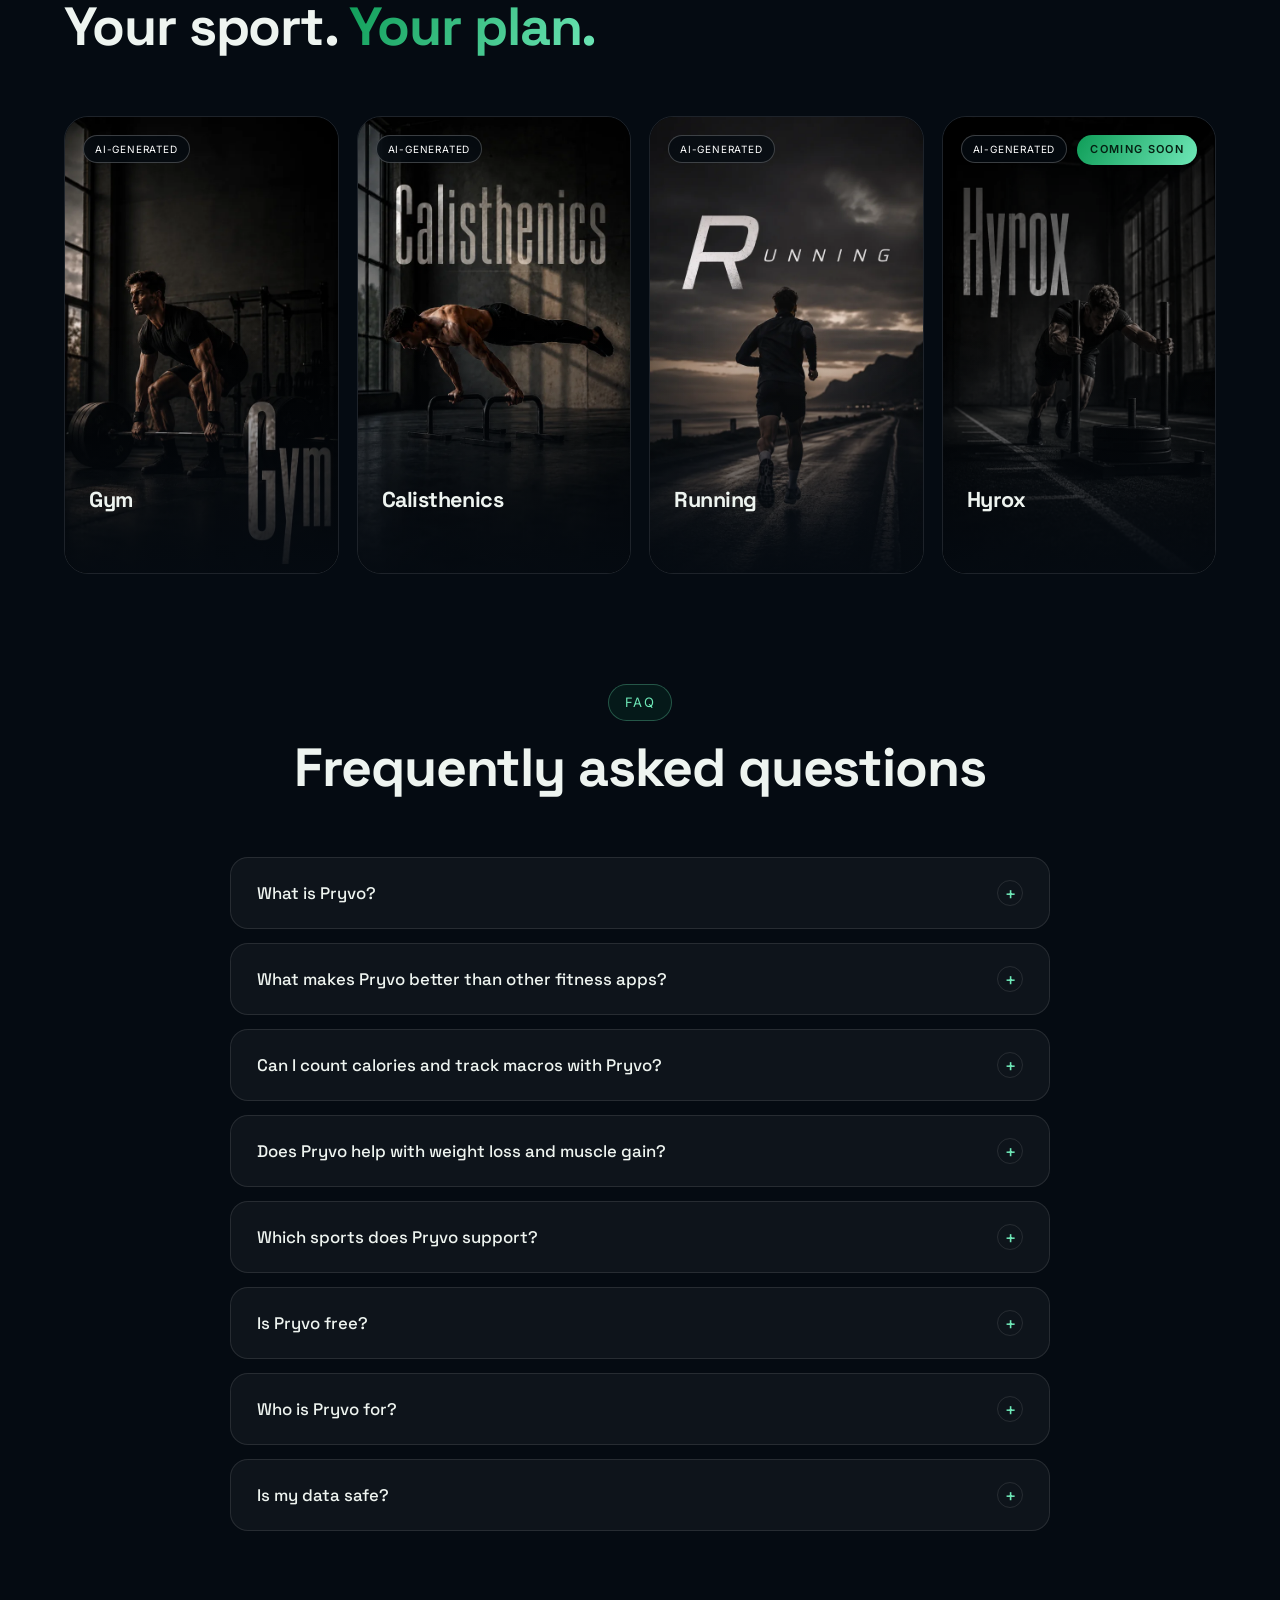
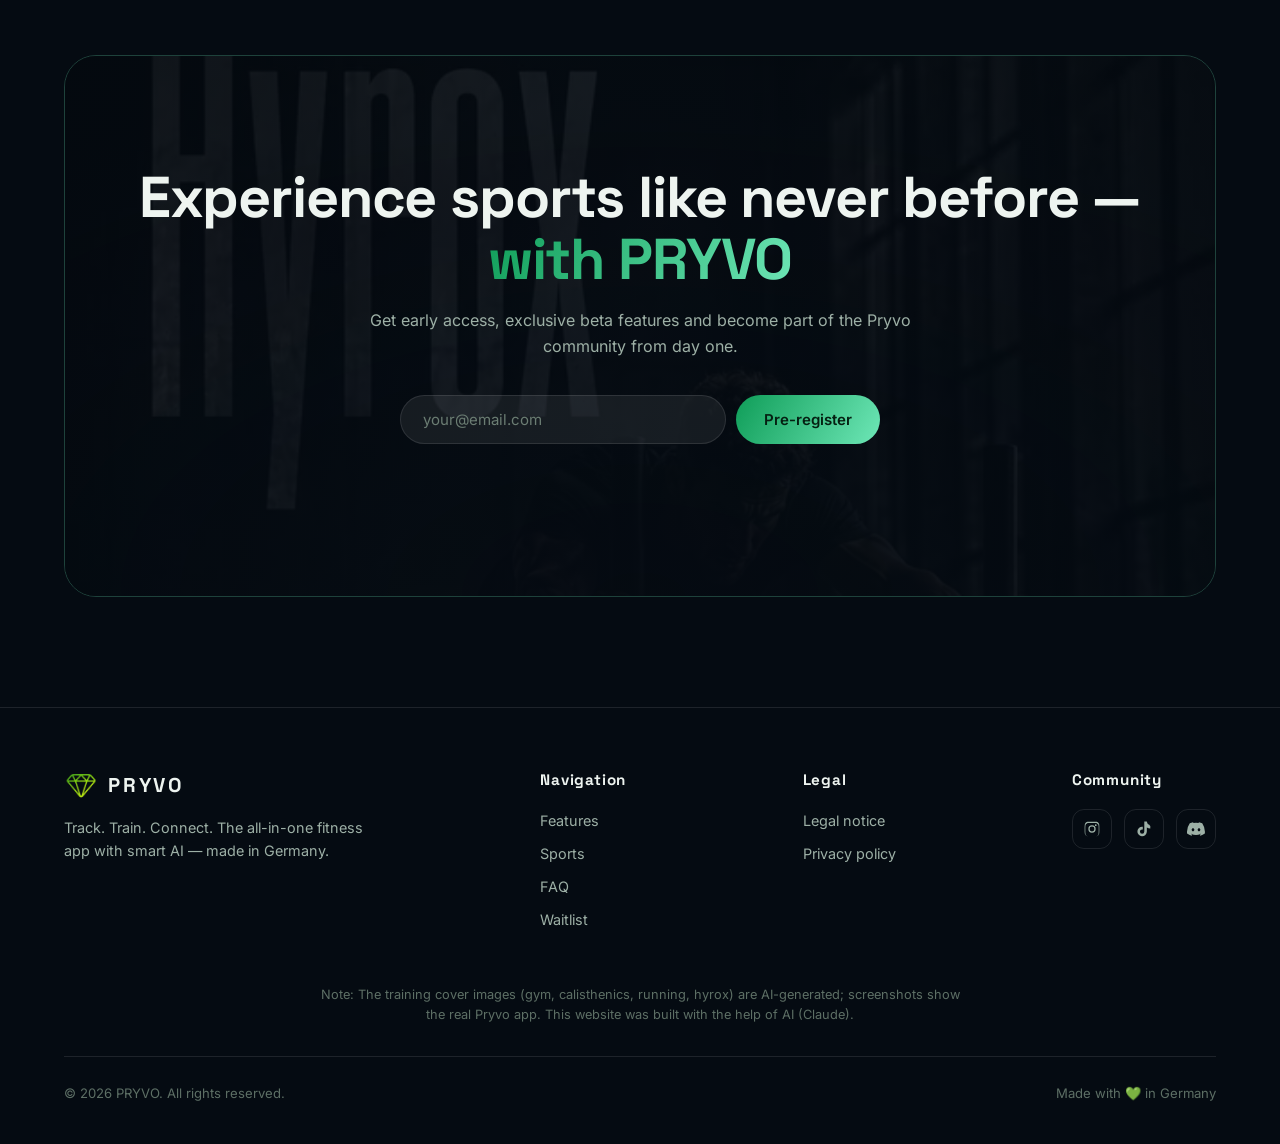
==== commit 4c5f1536: "Add files via upload" ====
--- a/index.html
+++ b/index.html
@@ -236,6 +236,9 @@
 .gem-stage canvas{position:absolute;inset:0;width:100%;height:100%;display:none}
 .gem-stage.gl canvas{display:block}
 .gem-stage.gl svg{display:none}
+.gem-stage .bell-fallback{width:90px;height:90px;position:relative}
+.gem-stage.gl .bell-fallback{display:none}
+#tab-sports .gem-stage{aspect-ratio:16/10}
 .gem-stage.gl::after{content:"";position:absolute;left:50%;bottom:9%;width:46%;height:7%;transform:translateX(-50%);background:radial-gradient(ellipse,rgba(132,225,40,.38),transparent 70%);filter:blur(8px);animation:gemglow 4s ease-in-out infinite}
 @keyframes gemglow{50%{opacity:.55;transform:translateX(-50%) scale(.82)}}
 .gem-stage svg{position:relative;width:90%;height:90%;overflow:visible;filter:drop-shadow(0 20px 44px rgba(132,225,40,.32))}
@@ -517,7 +520,10 @@
     <button class="tab-btn" onclick="setTab(this,'community')" data-de="Community" data-en="Community">Community</button>
   </div>
   <div class="tab-panel active" id="tab-sports">
-    <div class="fmedia" style="max-width:320px;width:100%;margin-inline:auto"><img src="assets/img/calisthenciscover.webp" alt="Calisthenics Training mit Parallettes – KI-generiertes Bild" loading="lazy" width="640" height="1138" style="aspect-ratio:640/1138;object-fit:cover"></div>
+    <div class="fmedia gem-stage" role="img" aria-label="Animierte 3D-Hantel: Gewichte werden Schritt für Schritt aufgelegt">
+      <canvas id="bellfx" aria-hidden="true"></canvas><canvas id="bellgl" aria-hidden="true"></canvas>
+      <svg class="bell-fallback" viewBox="0 0 24 24" fill="none" stroke="#6ee7b7" stroke-width="1.5" stroke-linecap="round" aria-hidden="true"><path d="M6.5 6.5v11M17.5 6.5v11M3.5 9v6M20.5 9v6M6.5 12h11"/></svg>
+    </div>
     <div>
       <h3 data-de="Training, das sich dir anpasst" data-en="Training that adapts to you">Training, das sich dir anpasst</h3>
       <p data-de="Gym, Calisthenics oder Running: Deine Pläne wachsen mit dir mit — Übung für Übung, Woche für Woche. Mit Videos, Rest-Timer und Fortschritts-Insights." data-en="Gym, calisthenics or running: your plans grow with you — exercise by exercise, week by week. With videos, rest timer and progress insights.">Gym, Calisthenics oder Running: Deine Pläne wachsen mit dir mit — Übung für Übung, Woche für Woche. Mit Videos, Rest-Timer und Fortschritts-Insights.</p>
@@ -704,6 +710,123 @@
 }
 const saved=localStorage.getItem('pryvo-lang')||(navigator.language.startsWith('de')?'de':'en');
 if(saved!=='de')setLang(saved);
+
+/* PRYVO 3D barbell – plates stack up = "training that adapts to you" (WebGL2) */
+(function(){
+  var cv=document.getElementById('bellgl'),fx=document.getElementById('bellfx'),stage=cv&&cv.parentNode;
+  if(!cv||!fx)return;
+  var gl=cv.getContext('webgl2',{alpha:true,premultipliedAlpha:true,antialias:true});
+  if(!gl)return;
+  function cyl(r,l,n){ // axis = x, flat shaded, edge-masked barycentrics
+    var D=[];
+    function P(x,y,z,nx,ny,nz,b){D.push(x,y,z,nx,ny,nz,b[0],b[1],b[2]);}
+    for(var i=0;i<n;i++){
+      var a0=i/n*Math.PI*2,a1=(i+1)/n*Math.PI*2,am=(a0+a1)/2;
+      var y0=Math.cos(a0)*r,z0=Math.sin(a0)*r,y1=Math.cos(a1)*r,z1=Math.sin(a1)*r,ny=Math.cos(am),nz=Math.sin(am);
+      // side quad v0=(-l,a0) v1=(l,a0) v2=(l,a1) v3=(-l,a1)
+      P(-l,y0,z0,0,ny,nz,[1,1,0]);P(l,y0,z0,0,ny,nz,[0,1,0]);P(l,y1,z1,0,ny,nz,[0,1,1]);
+      P(-l,y0,z0,0,ny,nz,[1,0,1]);P(l,y1,z1,0,ny,nz,[0,1,1]);P(-l,y1,z1,0,ny,nz,[0,0,1]);
+      // caps
+      P(l,0,0,1,0,0,[1,1,1]);P(l,y0,z0,1,0,0,[0,1,1]);P(l,y1,z1,1,0,0,[0,1,1]);
+      P(-l,0,0,-1,0,0,[1,1,1]);P(-l,y1,z1,-1,0,0,[0,1,1]);P(-l,y0,z0,-1,0,0,[0,1,1]);
+    }
+    return new Float32Array(D);
+  }
+  var vs='#version 300 es\nin vec3 aPos;in vec3 aN;in vec3 aB;uniform mat3 uRot;uniform vec3 uS;uniform vec3 uT;uniform vec2 uHalf;uniform float uCam;uniform vec2 uOff;out vec3 vN;out vec3 vP;out vec3 vB;void main(){vec3 p=uRot*(aPos*uS+uT);vN=uRot*normalize(aN/uS);vP=p;vB=aB;float w=uCam-p.z;vec2 q=(p.xy+uOff)/uHalf*uCam/w;gl_Position=vec4(q,0.,1.);}';
+  var fs='#version 300 es\nprecision highp float;in vec3 vN;in vec3 vP;in vec3 vB;uniform float uTime;uniform float uCam;uniform int uPass;uniform float uA;uniform float uF0;uniform float uFlash;out vec4 o;'+
+  'vec3 env(vec3 d){float t=uTime;vec3 c=vec3(.05,.20,.10)+vec3(.10,.42,.16)*smoothstep(-1.,1.,d.y);'+
+  'vec3 L1=normalize(vec3(sin(t*.5)*.9,.7,.6));c+=vec3(1.,1.,.9)*4.*smoothstep(.90,.96,dot(d,L1));'+
+  'vec3 L2=normalize(vec3(-.8,.2+.3*sin(t*.7),.5));c+=vec3(.55,1.,.4)*3.2*smoothstep(.86,.95,dot(d,L2));'+
+  'vec3 L3=normalize(vec3(.85,-.3+.2*cos(t*.6),.4));c+=vec3(.3,1.,.8)*3.*smoothstep(.86,.95,dot(d,L3));'+
+  'c+=vec3(.9,1.,.8)*2.2*smoothstep(.8,.95,d.y)*(.5+.5*sin(d.x*9.+t*1.3));'+
+  'c+=vec3(.15,.7,.25)*pow(max(0.,sin(d.x*6.+d.y*4.+t*.4)),6.);return c;}'+
+  'void main(){vec3 N=normalize(vN);vec3 V=normalize(vec3(0.,0.,uCam)-vP);float f=dot(N,V);'+
+  'if(uPass==0){if(f>0.)discard;vec3 c=env(reflect(-V,-N))*vec3(.36,1.,.32)*.8+vec3(.02,.12,.05);c=c/(1.+c*.55);o=vec4(c*.9*uA,.9*uA);return;}'+
+  'if(f<=0.)discard;'+
+  'vec3 rf=env(reflect(-V,N));float Fr=uF0+(1.-uF0)*pow(1.-max(f,0.),5.);'+
+  'vec3 ir=reflect(refract(-V,N,1./2.25),normalize(N*vec3(-1.,.6,-1.)));vec3 ig=reflect(refract(-V,N,1./2.42),normalize(N*vec3(-1.,.6,-1.)));vec3 ib=reflect(refract(-V,N,1./2.62),normalize(N*vec3(-1.,.6,-1.)));'+
+  'vec3 inn=vec3(env(ir).r,env(ig).g,env(ib).b);'+
+  'vec3 c=rf*Fr*1.0+inn*vec3(.40,1.,.28)*(1.-Fr)*.85+vec3(.02,.10,.04)*(.5+.5*N.y);'+
+  'float e=min(min(vB.x,vB.y),vB.z);float line=1.-smoothstep(0.,1.6*fwidth(e),e);'+
+  'c+=vec3(.78,1.,.5)*line*.7+vec3(.6,1.,.4)*uFlash;'+
+  'c=c/(1.+c*.55);c=pow(c,vec3(.92));o=vec4(c*.88*uA,.88*uA);}';
+  function sh(type,src){var s=gl.createShader(type);gl.shaderSource(s,src);gl.compileShader(s);if(!gl.getShaderParameter(s,gl.COMPILE_STATUS))throw new Error(gl.getShaderInfoLog(s));return s;}
+  var prog;try{prog=gl.createProgram();gl.attachShader(prog,sh(gl.VERTEX_SHADER,vs));gl.attachShader(prog,sh(gl.FRAGMENT_SHADER,fs));gl.linkProgram(prog);if(!gl.getProgramParameter(prog,gl.LINK_STATUS))throw 0;}catch(e){return;}
+  stage.classList.add('gl');gl.useProgram(prog);
+  var meshes={bar:cyl(1,1,16),plate:cyl(1,1,22),collar:cyl(1,1,16)};
+  var vbo={},cnt={};
+  Object.keys(meshes).forEach(function(k){var b=gl.createBuffer();gl.bindBuffer(gl.ARRAY_BUFFER,b);gl.bufferData(gl.ARRAY_BUFFER,meshes[k],gl.STATIC_DRAW);vbo[k]=b;cnt[k]=meshes[k].length/9;});
+  var loc={};['aPos','aN','aB'].forEach(function(n){loc[n]=gl.getAttribLocation(prog,n)});
+  function bind(k){gl.bindBuffer(gl.ARRAY_BUFFER,vbo[k]);['aPos','aN','aB'].forEach(function(n,i){gl.enableVertexAttribArray(loc[n]);gl.vertexAttribPointer(loc[n],3,gl.FLOAT,false,36,i*12);});}
+  var U={};['uRot','uS','uT','uHalf','uCam','uOff','uTime','uPass','uA','uF0','uFlash'].forEach(function(n){U[n]=gl.getUniformLocation(prog,n)});
+  var ctx=fx.getContext('2d'),W=0,H=0,dpr=1,cam=760;
+  function resize(){dpr=Math.min(2,window.devicePixelRatio||1);var r=stage.getBoundingClientRect();if(r.width<2)return false;var w=Math.round(r.width*dpr),h=Math.round(r.height*dpr);if(w===W&&h===H)return true;W=cv.width=fx.width=w;H=cv.height=fx.height=h;gl.viewport(0,0,W,H);return true;}
+  resize();window.addEventListener('resize',resize);
+  var parts=[];for(var i=0;i<40;i++)parts.push({x:Math.random(),y:Math.random(),s:.4+Math.random()*1.5,v:.01+Math.random()*.035,p:Math.random()*6.28});
+  var yaw=.6,time=0,last=0,run=false,px=0,py=0,tx=0,ty=0,boost=0,CYC=7.2,PL=4;
+  stage.addEventListener('pointermove',function(e){var r=stage.getBoundingClientRect();tx=((e.clientX-r.left)/r.width-.5)*2;ty=((e.clientY-r.top)/r.height-.5)*2;boost=1;});
+  stage.addEventListener('pointerleave',function(){tx=ty=0;boost=0;});
+  function mul(a,b){var r=[];for(var c=0;c<3;c++)for(var rr=0;rr<3;rr++){r[c*3+rr]=a[rr]*b[c*3]+a[3+rr]*b[c*3+1]+a[6+rr]*b[c*3+2];}return r;}
+  function ease(x){x=Math.max(0,Math.min(1,x));return 1-Math.pow(1-x,3);}
+  var labels=['+2,5 kg','+5 kg','+7,5 kg','NEW PR'];
+  function frame(){
+    if(!resize())return;
+    px+=(tx-px)*.06;py+=(ty-py)*.06;
+    var tilt=.20+Math.sin(time*.6)*.05+py*.2,roll=Math.sin(time*.45)*.05,yw=.12+.38*Math.sin(yaw)+px*.4;
+    var cy=Math.cos(yw),sy=Math.sin(yw),cx=Math.cos(tilt),sx=Math.sin(tilt),cz=Math.cos(roll),sz=Math.sin(roll);
+    var M=mul([cz,sz,0,-sz,cz,0,0,0,1],mul([1,0,0,0,cx,sx,0,-sx,cx],[cy,0,-sy,0,1,0,sy,0,cy]));
+    var bob=Math.sin(time*1.3)*6,halfX=235,halfY=235*H/W;
+    var tc=time%CYC;
+    // draw list
+    var items=[];
+    items.push({k:'bar',s:[140,7,7],t:[0,0,0],a:1,f:0,z:0});
+    [-1,1].forEach(function(sd){
+      items.push({k:'collar',s:[5,13,13],t:[sd*44,0,0],a:1,f:0});
+      for(var p=0;p<PL;p++){
+        var t0=.9+p*1.25,u=ease((tc-t0)/.7),fade=1-ease((tc-(CYC-.9))/.6);
+        if(tc<t0)continue;
+        var slide=(1-u)*70,r=66-p*7,th=8-p*.6,x=sd*(54+p*17);
+        var flash=Math.max(0,1-(tc-t0)/.9)*u;
+        items.push({k:'plate',s:[th,r*(.5+.5*u),r*(.5+.5*u)],t:[x+sd*slide,0,0],a:u*fade,f:flash*.35});
+      }
+      items.push({k:'collar',s:[5,13,13],t:[sd*(54+PL*17+4),0,0],a:1-ease((tc-(CYC-.9))/.6)*0,f:0});
+    });
+    // depth sort by rotated center z
+    items.forEach(function(it){var z=M[2]*it.t[0]+M[5]*it.t[1]+M[8]*it.t[2];it.z=z;});
+    items.sort(function(a,b){return a.z-b.z});
+    gl.clearColor(0,0,0,0);gl.clear(gl.COLOR_BUFFER_BIT);gl.enable(gl.BLEND);
+    gl.uniformMatrix3fv(U.uRot,false,M);gl.uniform2f(U.uHalf,halfX,halfY);gl.uniform1f(U.uCam,cam);gl.uniform2f(U.uOff,0,bob+6);gl.uniform1f(U.uTime,time);
+    items.forEach(function(it){
+      if(it.a<=.01)return;
+      bind(it.k);gl.uniform3fv(U.uS,it.s);gl.uniform3fv(U.uT,it.t);gl.uniform1f(U.uA,it.a);gl.uniform1f(U.uFlash,it.f);gl.uniform1f(U.uF0,it.k==='bar'?.4:.18);
+      gl.uniform1i(U.uPass,0);gl.blendFunc(gl.ONE,gl.ONE_MINUS_SRC_ALPHA);gl.drawArrays(gl.TRIANGLES,0,cnt[it.k]);
+      gl.uniform1i(U.uPass,1);gl.blendFunc(gl.ONE,gl.ONE_MINUS_SRC_ALPHA);gl.drawArrays(gl.TRIANGLES,0,cnt[it.k]);
+    });
+    // 2D fx
+    ctx.clearRect(0,0,W,H);ctx.globalCompositeOperation='lighter';
+    parts.forEach(function(q){q.y-=q.v*.016*(1+boost*.6);if(q.y<-.05){q.y=1.05;q.x=Math.random();}
+      var tw=.5+.5*Math.sin(time*1.6+q.p),r=q.s*dpr*3.2,X=q.x*W,Y=q.y*H;
+      var g=ctx.createRadialGradient(X,Y,0,X,Y,r);g.addColorStop(0,'rgba(190,255,130,'+(.55*tw)+')');g.addColorStop(1,'rgba(190,255,130,0)');
+      ctx.fillStyle=g;ctx.beginPath();ctx.arc(X,Y,r,0,6.283);ctx.fill();});
+    ctx.globalCompositeOperation='source-over';
+    // progress labels popping up on each added plate
+    for(var p=0;p<PL;p++){
+      var t0=.9+p*1.25,age=tc-t0;if(age<.3||age>1.9)continue;
+      var a=Math.min(1,(age-.3)/.3)*Math.min(1,(1.9-age)/.5),fs=Math.round(15*dpr);
+      var X=W*(.5+.26*Math.sin(p*2.1+.4)),Y=H*(.22-.04*(age-.3));
+      ctx.font='700 '+fs+'px Space Grotesk,Inter,system-ui,sans-serif';ctx.textAlign='center';
+      var w=ctx.measureText(labels[p]).width+22*dpr,h=fs*1.9;
+      ctx.globalAlpha=a;ctx.fillStyle='rgba(8,23,19,.82)';ctx.strokeStyle='rgba(132,225,40,.7)';ctx.lineWidth=1.2*dpr;
+      ctx.beginPath();ctx.roundRect?ctx.roundRect(X-w/2,Y-h*.62,w,h,h/2):ctx.rect(X-w/2,Y-h*.62,w,h);ctx.fill();ctx.stroke();
+      ctx.fillStyle='#c9ff7a';ctx.fillText(labels[p],X,Y+fs*.34);ctx.globalAlpha=1;
+    }
+  }
+  function loop(ts){if(!run)return;if(last){var dt=Math.min(64,ts-last);yaw+=dt*.00055*(1+boost*1.2);time+=dt*.001;}last=ts;frame();requestAnimationFrame(loop);}
+  time=2.8;frame();
+  if(window.matchMedia&&matchMedia('(prefers-reduced-motion: reduce)').matches)return;
+  if('IntersectionObserver' in window){new IntersectionObserver(function(en){var v=en[0].isIntersecting;if(v&&!run){run=true;last=0;requestAnimationFrame(loop)}else if(!v)run=false;}).observe(stage);}
+  else{run=true;requestAnimationFrame(loop);}
+})();
 
 /* PRYVO 3D gem – WebGL2 refractive brilliant (falls back to SVG version below) */
 (function(){
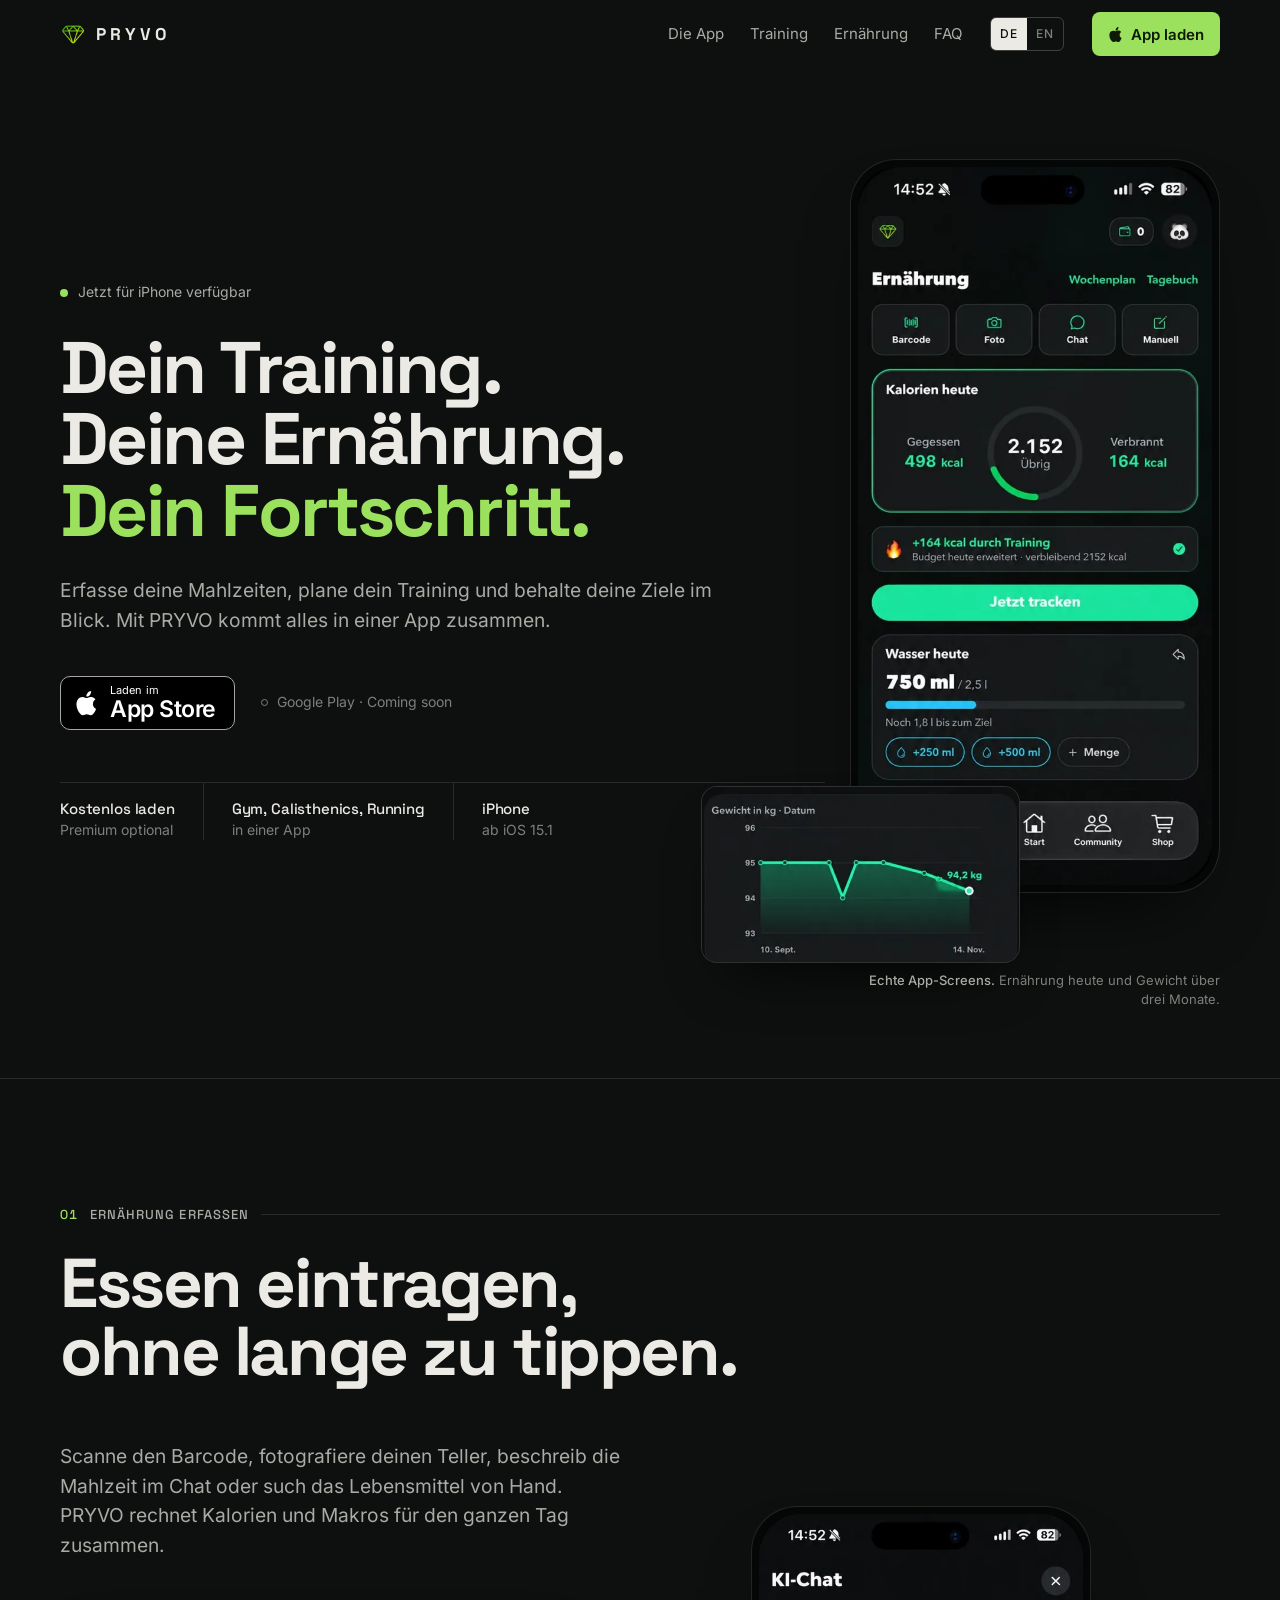
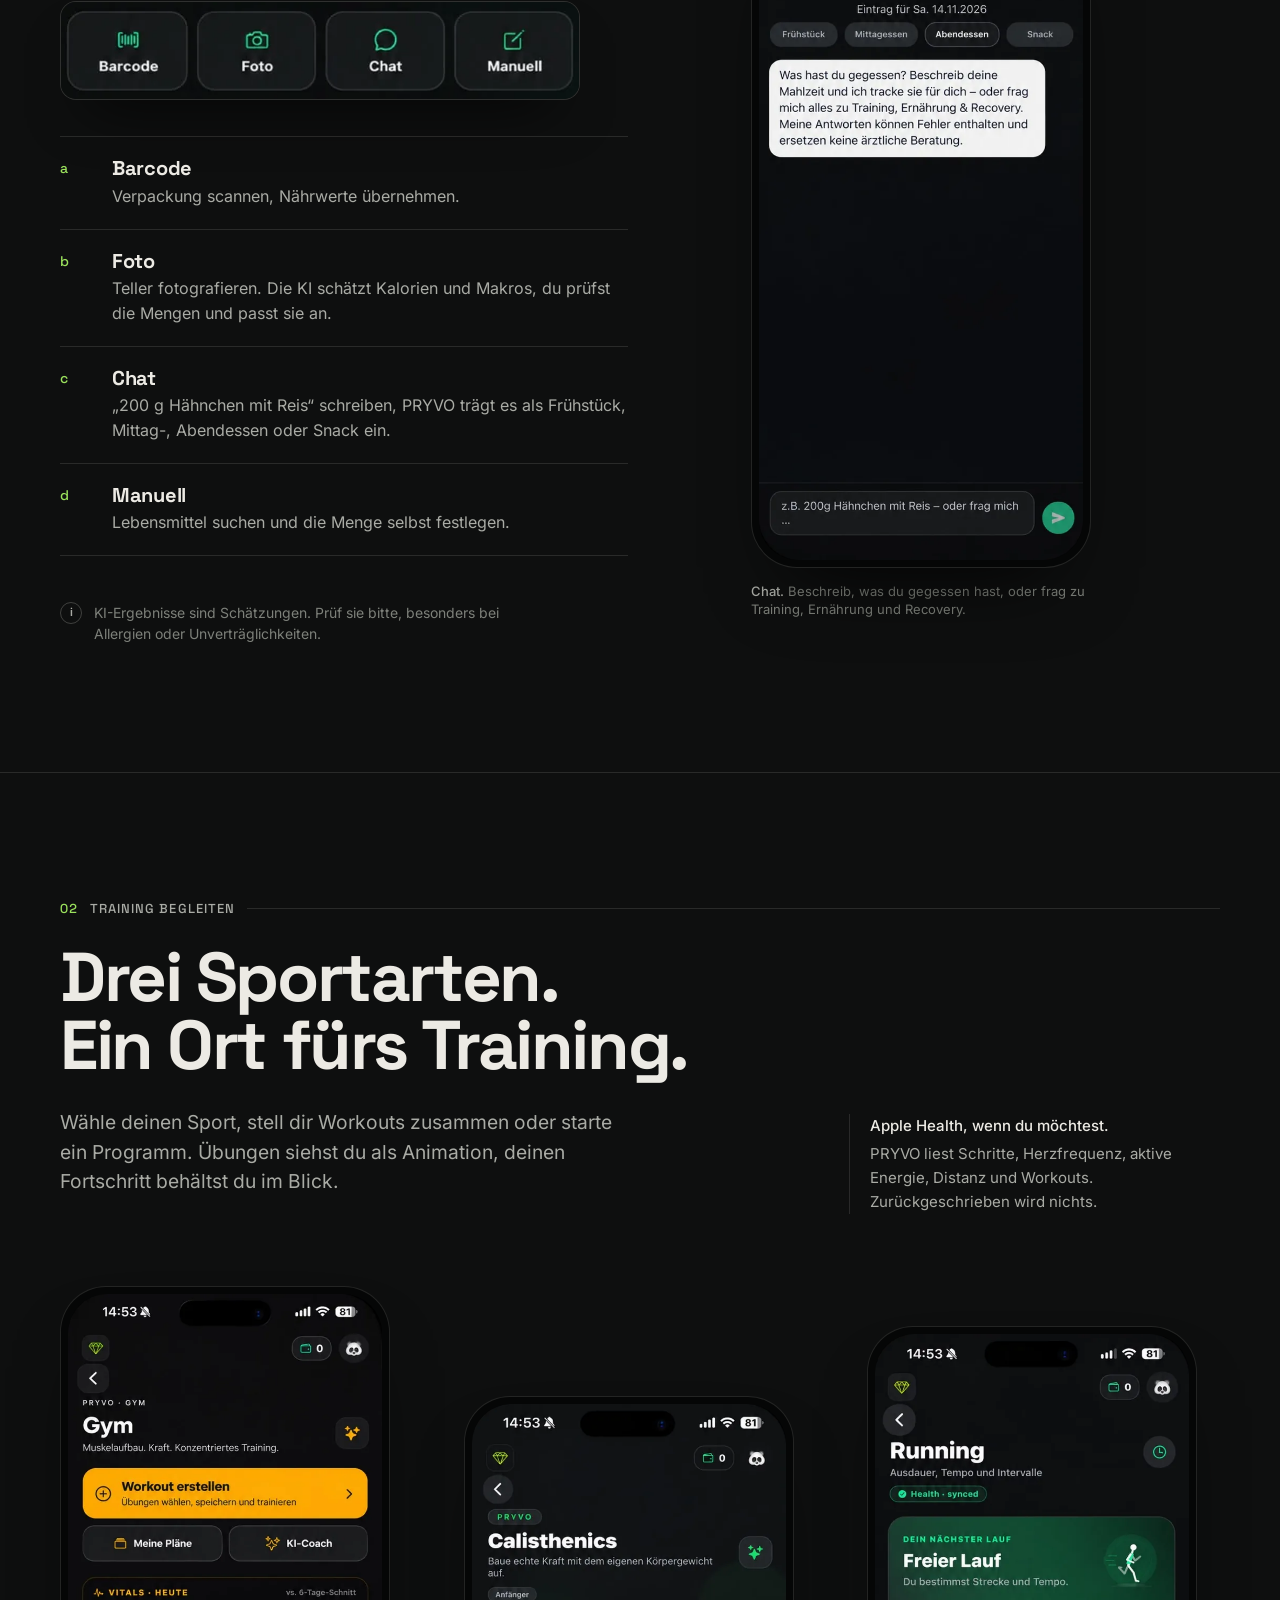
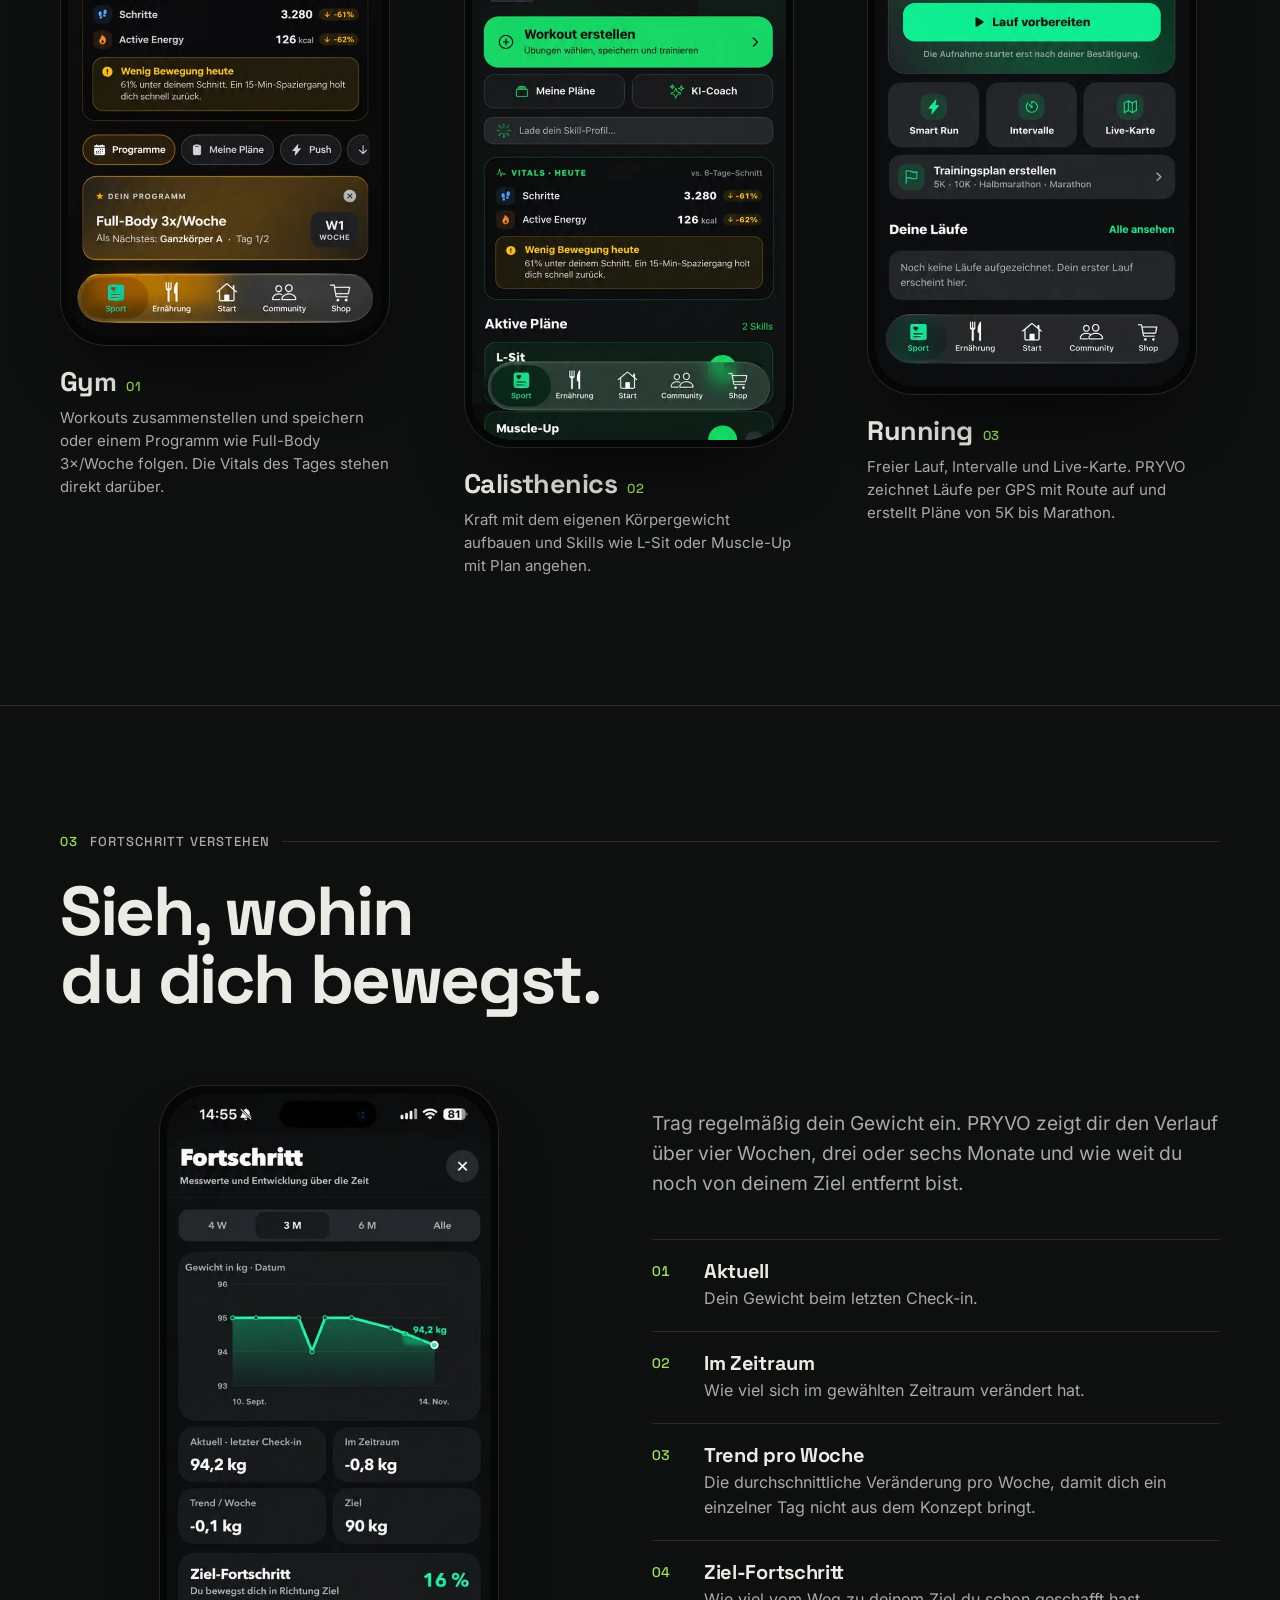
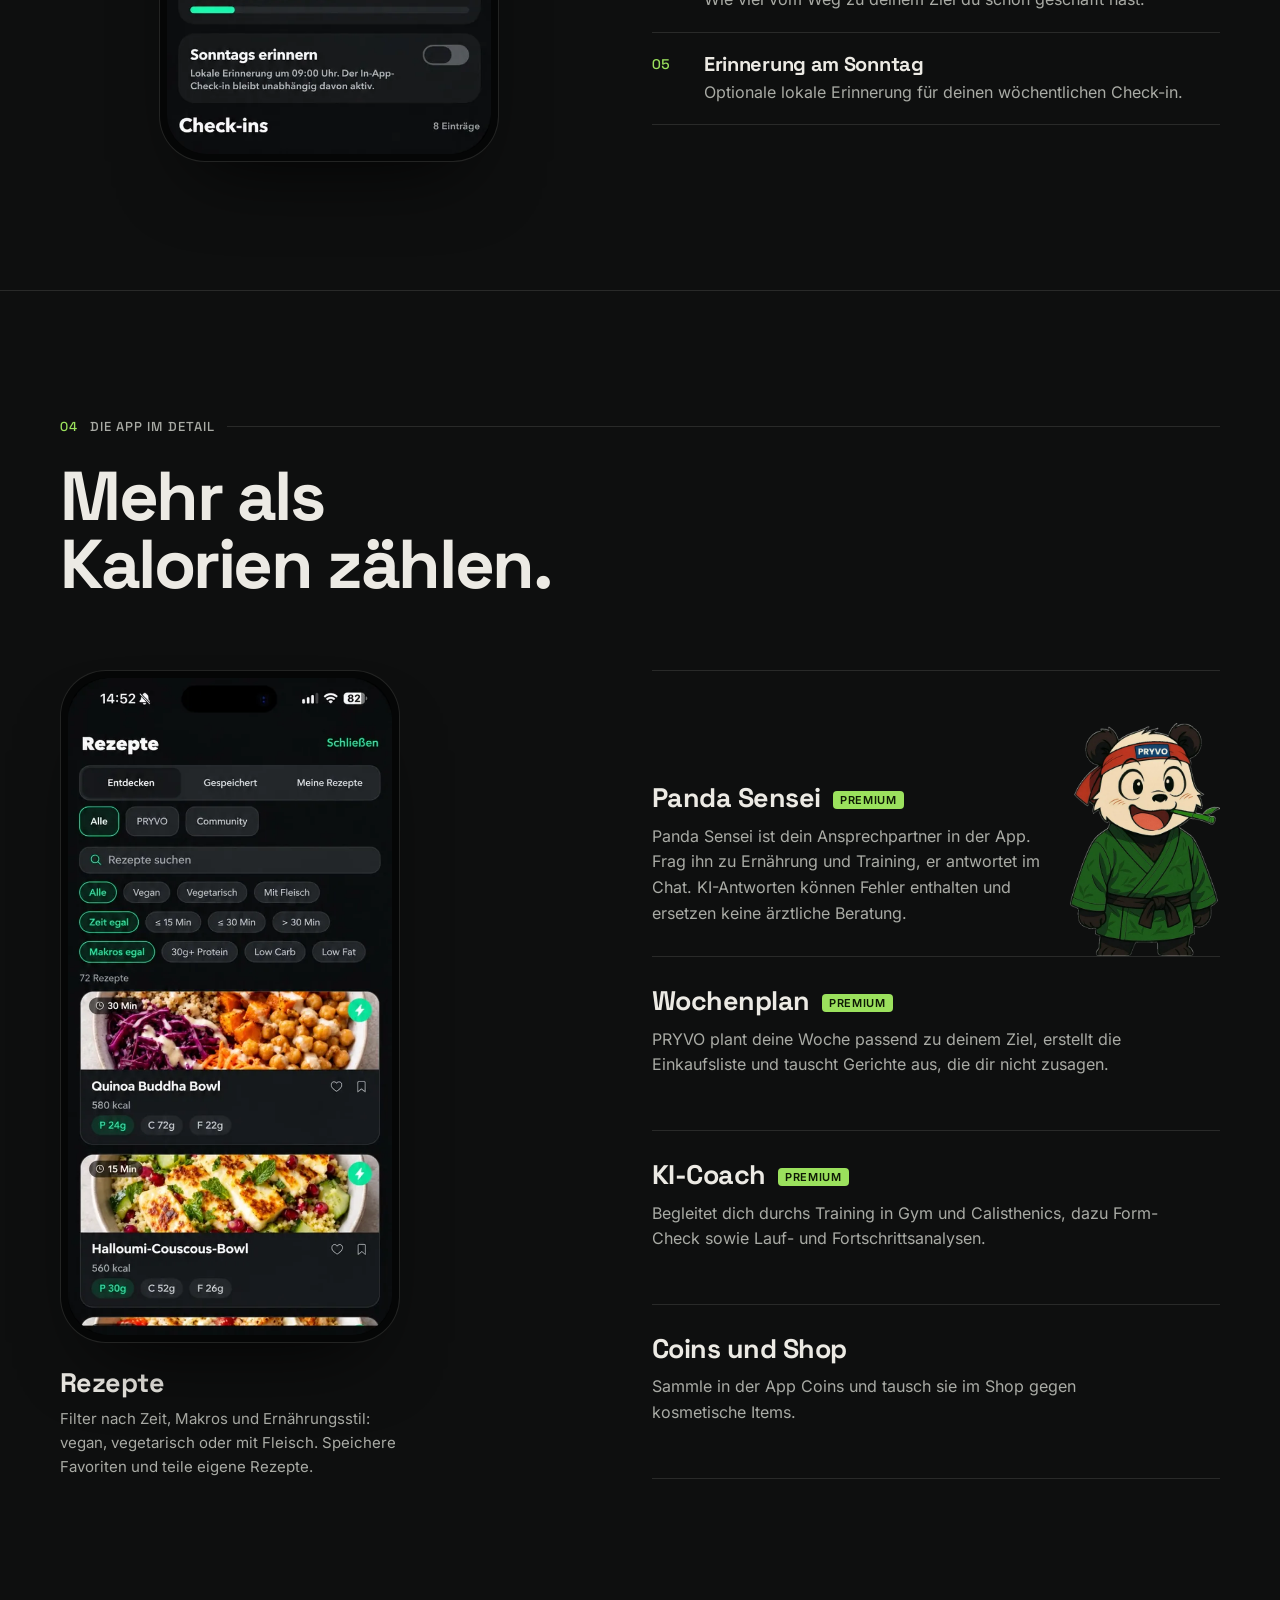
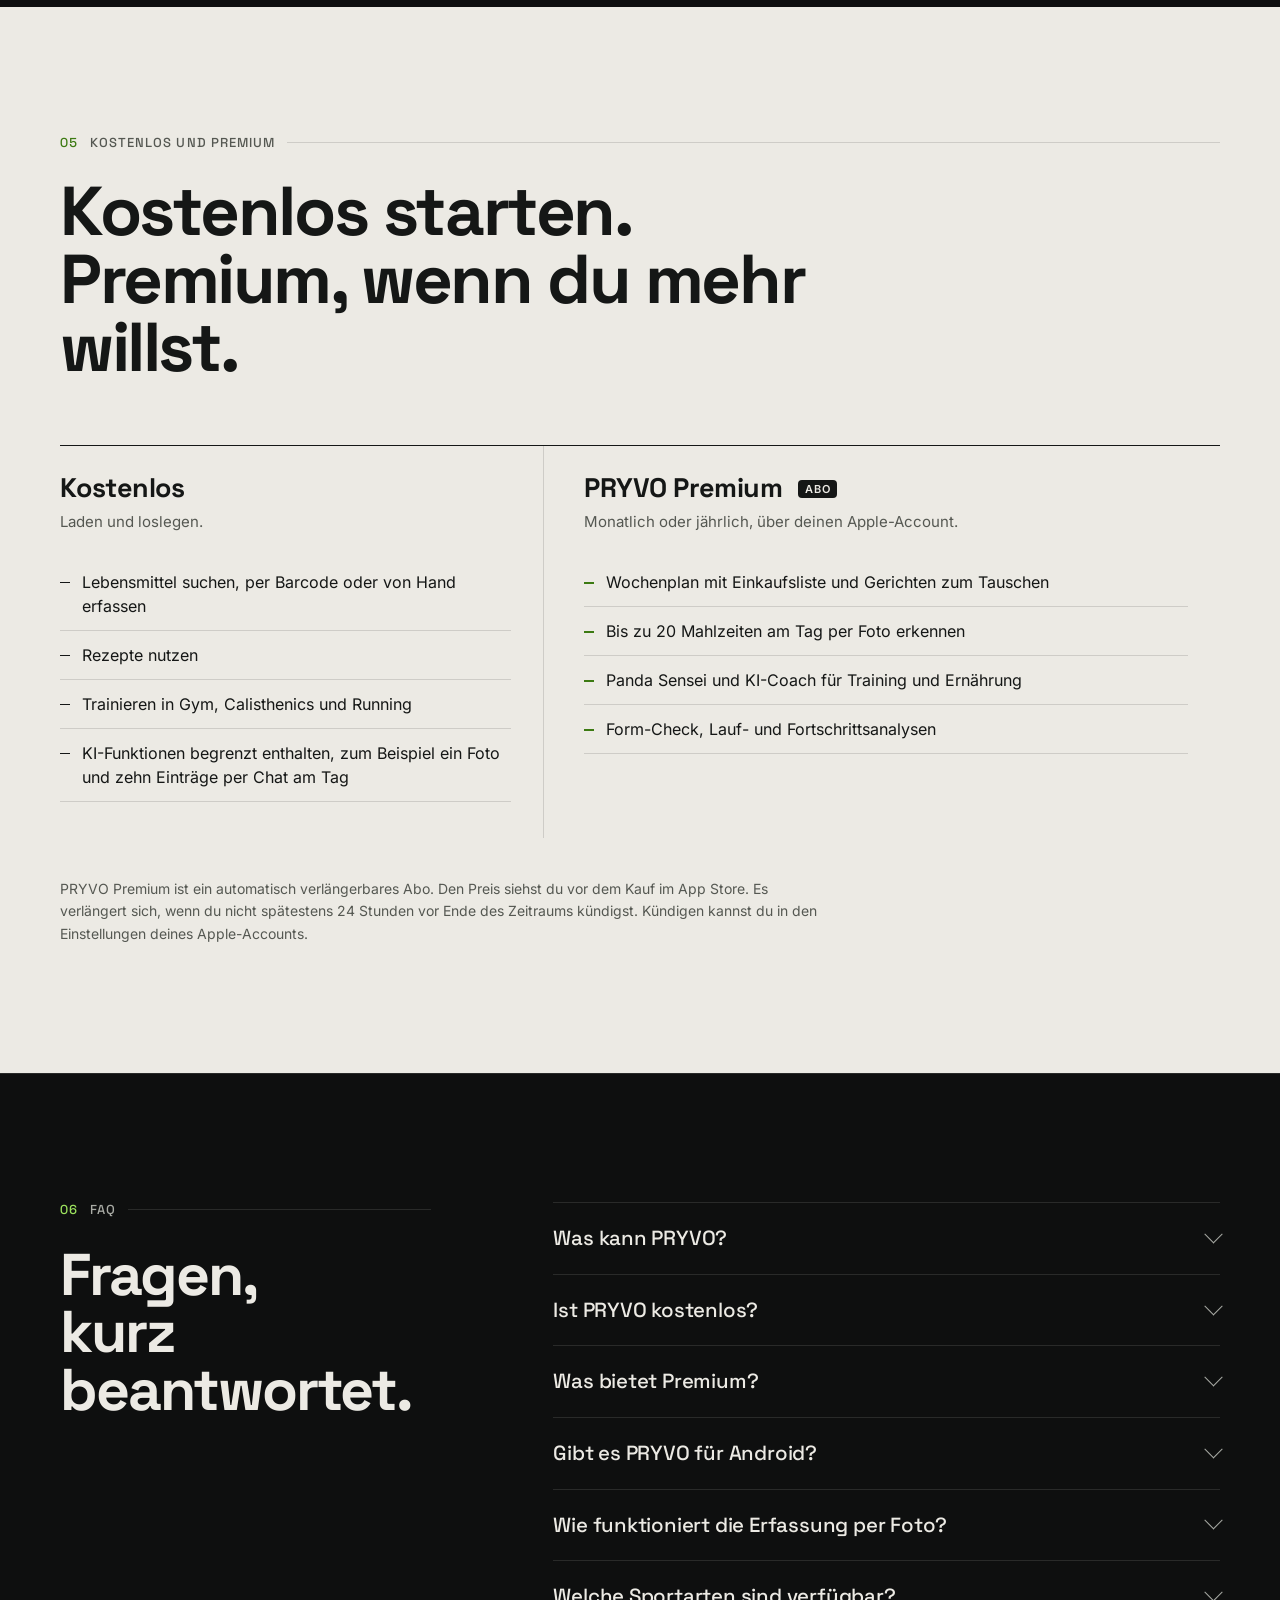
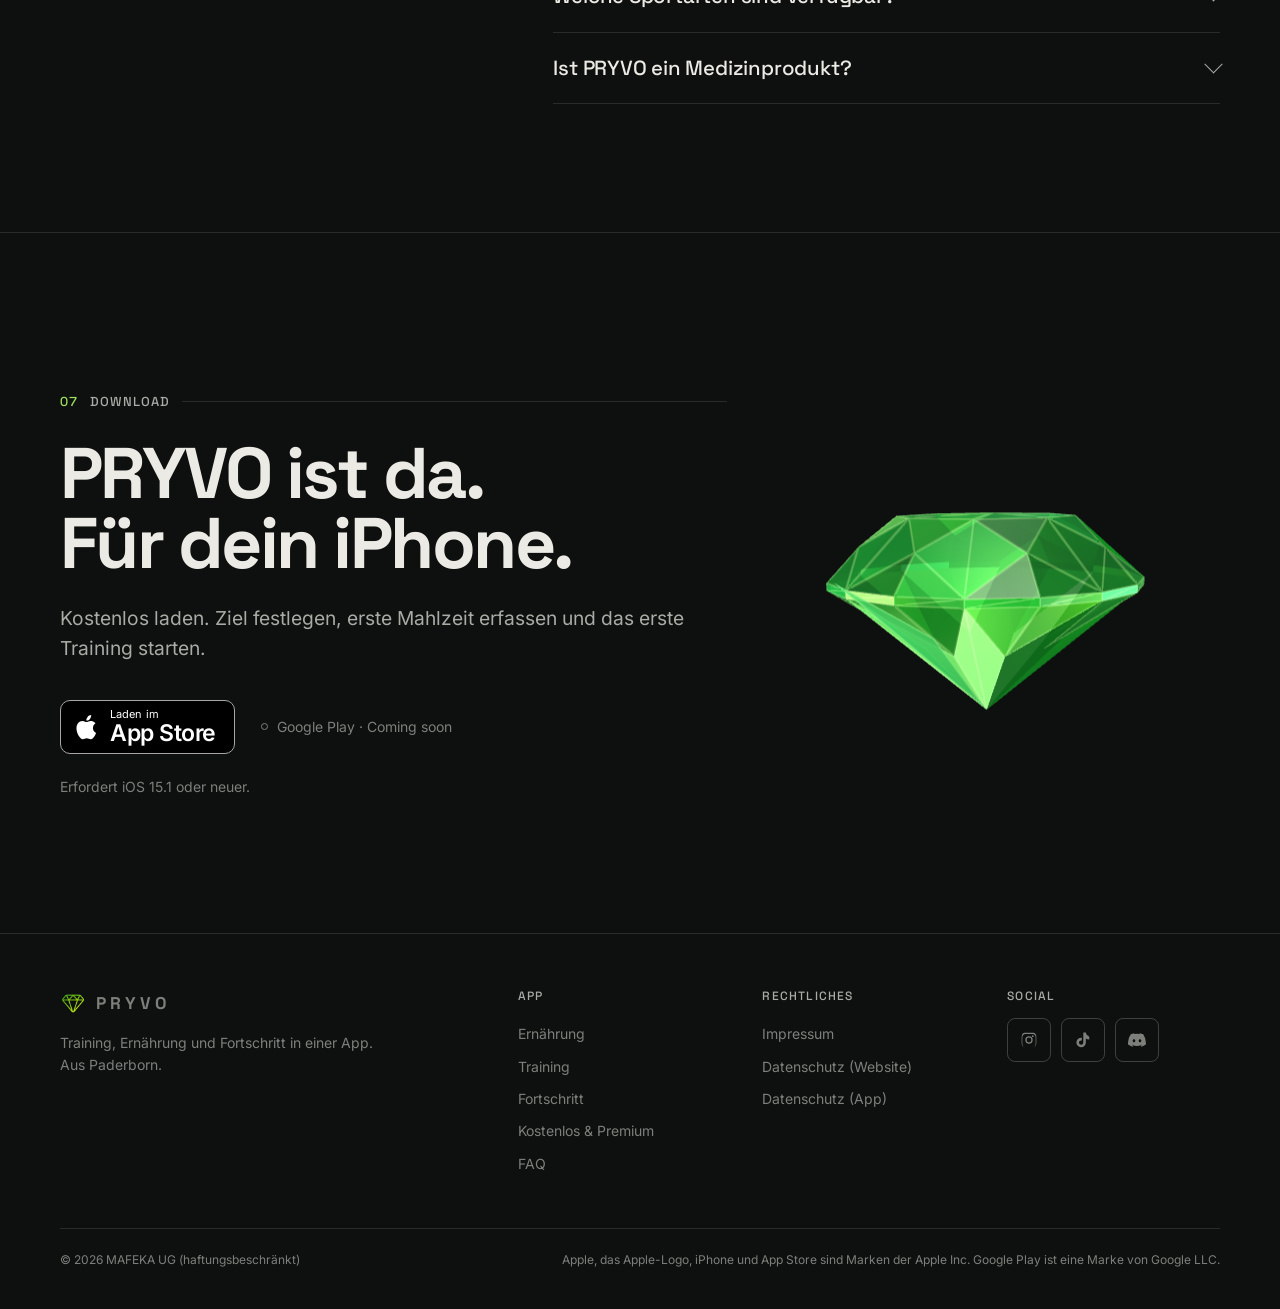
==== commit cdfb61d2: "Add files via upload" ====
--- a/index.html
+++ b/index.html
@@ -2,110 +2,90 @@
 <html lang="de">
 <head>
 <meta charset="UTF-8">
-<meta name="viewport" content="width=device-width, initial-scale=1.0">
-<title>PRYVO – KI Fitness App: Trainingsplan, Kalorien zählen &amp; Ernährung | Warteliste</title>
-<meta name="description" content="PRYVO ist die KI Fitness- &amp; Ernährungs-App: personalisierter Trainingsplan für Gym, Calisthenics &amp; Running, Kalorien zählen per Foto, Makros tracken, GPS-Laufen und Community. Jetzt auf die Warteliste.">
-<meta name="keywords" content="Fitness App, KI Fitness App, Trainingsplan App, Ernährungs App, Kalorien zählen, Kalorienzähler, Makros tracken, Abnehmen, Muskelaufbau, Gym Trainingsplan, Calisthenics, Laufen Tracker, GPS Running, Hyrox, Workout App, Ernährungsplan, Lifestyle, Gesundheit, Pryvo">
-<meta name="author" content="MaFeKa UG (haftungsbeschränkt)">
-<meta name="theme-color" content="#050b12">
+<meta name="viewport" content="width=device-width, initial-scale=1">
+<title>PRYVO – Kalorien zählen, Training &amp; KI-Coach | App für iPhone</title>
+<meta name="description" content="PRYVO bringt Ernährung und Training in eine App: Essen per Foto, Barcode oder Chat erfassen, in Gym, Calisthenics und Running trainieren und deinen Fortschritt sehen. Jetzt kostenlos im App Store.">
+<meta name="author" content="MAFEKA UG (haftungsbeschränkt)">
+<meta name="theme-color" content="#0e0f0f">
+<meta name="apple-itunes-app" content="app-id=6797687805">
+<link rel="canonical" href="https://pryvo.de/">
 <link rel="alternate" hreflang="de" href="https://pryvo.de/">
 <link rel="alternate" hreflang="x-default" href="https://pryvo.de/">
 <link rel="preload" as="font" type="font/woff2" href="assets/fonts/space-grotesk-latin-700-normal.woff2" crossorigin>
 <link rel="preload" as="font" type="font/woff2" href="assets/fonts/inter-latin-400-normal.woff2" crossorigin>
-<link rel="canonical" href="https://pryvo.de/">
-<meta property="og:title" content="PRYVO – Dein KI-Coach für Training, Ernährung & Progress">
-<meta property="og:description" content="Track. Train. Connect. Die All-in-One Fitness App mit smarter KI.">
+<link rel="preload" as="image" href="assets/img/app/ernaehrung.webp" fetchpriority="high">
 <meta property="og:type" content="website">
+<meta property="og:site_name" content="PRYVO">
 <meta property="og:url" content="https://pryvo.de/">
+<meta property="og:title" content="PRYVO – Training, Ernährung und Fortschritt in einer App">
+<meta property="og:description" content="Jetzt für iPhone im App Store: Mahlzeiten per Foto, Barcode oder Chat erfassen, Gym, Calisthenics und Running trainieren, Fortschritt im Blick behalten.">
 <meta property="og:image" content="https://pryvo.de/assets/img/og-image.jpg">
 <meta property="og:image:width" content="1200">
 <meta property="og:image:height" content="630">
-<meta property="og:image:alt" content="PRYVO – KI Fitness App">
+<meta property="og:image:alt" content="Screens der PRYVO-App: Running, Gym, Ernährung und Fortschritt">
 <meta property="og:locale" content="de_DE">
 <meta property="og:locale:alternate" content="en_US">
-<meta property="og:site_name" content="PRYVO">
 <meta name="twitter:card" content="summary_large_image">
-<meta name="twitter:title" content="PRYVO – Dein KI-Coach für Training, Ernährung & Progress">
-<meta name="twitter:description" content="Track. Train. Connect. Die All-in-One Fitness App mit smarter KI.">
+<meta name="twitter:title" content="PRYVO – Training, Ernährung und Fortschritt in einer App">
+<meta name="twitter:description" content="Jetzt für iPhone im App Store. Android folgt.">
 <meta name="twitter:image" content="https://pryvo.de/assets/img/og-image.jpg">
 <link rel="icon" type="image/webp" href="assets/img/logo.webp">
+<link rel="apple-touch-icon" href="assets/img/apple-touch-icon.png">
 <script type="application/ld+json">
 {
   "@context": "https://schema.org",
   "@graph": [
+    {
+      "@type": "Organization",
+      "@id": "https://pryvo.de/#org",
+      "name": "PRYVO",
+      "legalName": "MAFEKA UG (haftungsbeschränkt)",
+      "url": "https://pryvo.de/",
+      "logo": "https://pryvo.de/assets/img/logo.png",
+      "sameAs": [
+        "https://www.instagram.com/pryvo.app/",
+        "https://www.tiktok.com/@pryvo.app",
+        "https://apps.apple.com/de/app/pryvo/id6797687805"
+      ]
+    },
     {
       "@type": "WebSite",
       "@id": "https://pryvo.de/#website",
       "url": "https://pryvo.de/",
       "name": "PRYVO",
       "inLanguage": "de-DE",
-      "publisher": { "@id": "https://pryvo.de/#org" }
+      "publisher": {"@id": "https://pryvo.de/#org"}
     },
     {
-      "@type": "Organization",
-      "@id": "https://pryvo.de/#org",
+      "@type": "MobileApplication",
+      "@id": "https://pryvo.de/#app",
       "name": "PRYVO",
+      "alternateName": "PRYVO – Kalorien, Training & KI-Coach",
+      "operatingSystem": "iOS 15.1 oder neuer",
+      "applicationCategory": "HealthApplication",
+      "description": "Ernährung und Training in einer App: Essen per Foto, Barcode oder Chat erfassen, in Gym, Calisthenics und Running trainieren und jeden Tag sehen, wo du stehst.",
       "url": "https://pryvo.de/",
-      "logo": "https://pryvo.de/assets/img/og-image.jpg",
-      "sameAs": [
-        "https://www.instagram.com/pryvo.app/",
-        "https://www.tiktok.com/@pryvo.app",
-        "https://discord.com/invite/C5WckbZVRB"
-      ]
-    },
-    {
-      "@type": "SoftwareApplication",
-      "name": "Pryvo",
-      "applicationCategory": "HealthApplication",
-      "operatingSystem": "iOS, Android",
-      "description": "All-in-One Fitness- und Ernährungs-App: KI-Trainingspläne, Kalorien zählen per Foto, Makros tracken, GPS-Running, Health-Sync und Gamification.",
-      "keywords": "Fitness App, Trainingsplan, Kalorien zählen, Ernährung, Abnehmen, Muskelaufbau, Calisthenics, Running",
-      "offers": { "@type": "Offer", "price": "0", "priceCurrency": "EUR" },
-      "publisher": { "@id": "https://pryvo.de/#org" }
+      "downloadUrl": "https://apps.apple.com/de/app/pryvo/id6797687805",
+      "installUrl": "https://apps.apple.com/de/app/pryvo/id6797687805",
+      "image": "https://pryvo.de/assets/img/og-image.jpg",
+      "screenshot": [
+        "https://pryvo.de/assets/img/app/ernaehrung.webp",
+        "https://pryvo.de/assets/img/app/gym.webp",
+        "https://pryvo.de/assets/img/app/fortschritt.webp"
+      ],
+      "offers": {"@type": "Offer", "price": "0", "priceCurrency": "EUR"},
+      "publisher": {"@id": "https://pryvo.de/#org"}
     },
     {
       "@type": "FAQPage",
+      "@id": "https://pryvo.de/#faq",
       "mainEntity": [
-        {
-          "@type": "Question",
-          "name": "Was ist Pryvo?",
-          "acceptedAnswer": { "@type": "Answer", "text": "Pryvo ist eine KI-gestützte Fitness- und Ernährungs-App, die dir hilft, smarter zu trainieren, besser zu essen und konsequent zu bleiben. Personalisierte Trainingspläne, Kalorien-Tracking, Progress-Insights und Community — in einem verbundenen System." }
-        },
-        {
-          "@type": "Question",
-          "name": "Was macht Pryvo besser als andere Fitness-Apps?",
-          "acceptedAnswer": { "@type": "Answer", "text": "Andere Apps machen eine Sache: Tracking ODER Training ODER Community. Pryvo verbindet alles — und die KI nutzt deine Daten aus allen Bereichen, um dich wirklich individuell zu coachen." }
-        },
-        {
-          "@type": "Question",
-          "name": "Kann ich mit Pryvo Kalorien zählen und Makros tracken?",
-          "acceptedAnswer": { "@type": "Answer", "text": "Ja. Fotografiere deine Mahlzeit und die KI erkennt Gericht, Portion, Kalorien und Makros. Alternativ trackst du per Barcode-Scanner, Spracheingabe oder manuell." }
-        },
-        {
-          "@type": "Question",
-          "name": "Hilft Pryvo beim Abnehmen und Muskelaufbau?",
-          "acceptedAnswer": { "@type": "Answer", "text": "Pryvo erstellt personalisierte Trainingspläne und passt Ernährung und Training an dein Ziel an – ob Abnehmen, Muskelaufbau oder Ausdauer." }
-        },
-        {
-          "@type": "Question",
-          "name": "Welche Sportarten unterstützt Pryvo?",
-          "acceptedAnswer": { "@type": "Answer", "text": "Gym/Krafttraining, Calisthenics und Running mit GPS-Tracking. Hyrox folgt in Kürze." }
-        },
-        {
-          "@type": "Question",
-          "name": "Ist Pryvo kostenlos?",
-          "acceptedAnswer": { "@type": "Answer", "text": "Ja, du kannst kostenlos starten — inklusive KI-Foto-Scans und KI-Aktionen mit fairen Limits. Wer mehr will, bekommt mit Premium unbegrenzten Zugriff." }
-        },
-        {
-          "@type": "Question",
-          "name": "Für wen ist Pryvo geeignet?",
-          "acceptedAnswer": { "@type": "Answer", "text": "Für alle — vom Anfänger bis zum ambitionierten Athleten. Ob Gym, Calisthenics oder Running: Die Pläne passen sich deinem Level an, nicht umgekehrt." }
-        },
-        {
-          "@type": "Question",
-          "name": "Sind meine Daten sicher?",
-          "acceptedAnswer": { "@type": "Answer", "text": "Ja. Pryvo ist DSGVO-konform, deine Daten werden auf Servern in Europa verarbeitet und niemals an Dritte verkauft." }
-        }
+        {"@type": "Question", "name": "Was kann PRYVO?", "acceptedAnswer": {"@type": "Answer", "text": "PRYVO bringt Ernährung und Training in eine App. Du erfasst Mahlzeiten per Barcode, Foto, Chat oder von Hand, trainierst in Gym, Calisthenics oder Running und siehst, wie sich dein Gewicht und deine Ziele entwickeln."}},
+        {"@type": "Question", "name": "Ist PRYVO kostenlos?", "acceptedAnswer": {"@type": "Answer", "text": "Ja. Du lädst PRYVO kostenlos. Lebensmittel suchen, per Barcode oder von Hand erfassen, Rezepte nutzen und trainieren geht ohne Abo. KI-Funktionen sind begrenzt enthalten, zum Beispiel ein Foto und zehn Einträge per Chat am Tag."}},
+        {"@type": "Question", "name": "Was bietet Premium?", "acceptedAnswer": {"@type": "Answer", "text": "PRYVO Premium enthält den Wochenplan mit Einkaufsliste und Gerichten zum Tauschen, die Erkennung von bis zu 20 Mahlzeiten am Tag per Foto, Panda Sensei und den KI-Coach für Training und Ernährung sowie Form-Check, Lauf- und Fortschrittsanalysen. Premium ist ein monatliches oder jährliches Abo, den Preis siehst du vor dem Kauf im App Store."}},
+        {"@type": "Question", "name": "Gibt es PRYVO für Android?", "acceptedAnswer": {"@type": "Answer", "text": "PRYVO ist aktuell für iPhone verfügbar. Die Android-Version für Google Play kommt bald."}},
+        {"@type": "Question", "name": "Wie funktioniert die Erfassung per Foto?", "acceptedAnswer": {"@type": "Answer", "text": "Du fotografierst deinen Teller, die KI erkennt die Mahlzeit und schätzt Kalorien und Makros. Das Ergebnis ist eine Schätzung. Prüf die Mengen und pass sie bei Bedarf an, besonders bei Allergien oder Unverträglichkeiten."}},
+        {"@type": "Question", "name": "Welche Sportarten sind verfügbar?", "acceptedAnswer": {"@type": "Answer", "text": "Aktuell Gym, Calisthenics und Running. Läufe zeichnet PRYVO per GPS mit Route auf."}}
       ]
     }
   ]
@@ -119,713 +99,581 @@
 @font-face{font-family:'Inter';src:url('assets/fonts/inter-latin-600-normal.woff2') format('woff2');font-weight:600;font-display:swap}
 
 :root{
-  --bg:#050b12;
-  --panel:rgba(255,255,255,.04);
-  --panel2:rgba(255,255,255,.07);
-  --border:rgba(255,255,255,.1);
-  --text:#eef4f0;
-  --muted:#9db0a6;
-  --green:#0f9d58;
-  --green2:#6ee7b7;
-  --grad:linear-gradient(120deg,#0f9d58,#6ee7b7);
-  --font-d:'Space Grotesk',system-ui,sans-serif;
-  --font-b:'Inter',system-ui,sans-serif;
+  --bg:#0e0f0f;--bg2:#141615;--panel:#191b1a;
+  --ink:#eceae4;--ink2:#a9aba5;--ink3:#7d807a;
+  --rule:rgba(236,234,228,.12);--rule2:rgba(236,234,228,.22);
+  --green:#9be15d;--green-ink:#0e1a05;
+  --paper:#eceae4;--paper-ink:#151716;--paper-ink2:#555852;--paper-rule:rgba(21,23,22,.14);
+  --wrap:1240px;--gut:clamp(20px,4vw,40px);
+  --display:'Space Grotesk',system-ui,sans-serif;--text:'Inter',system-ui,-apple-system,sans-serif;
 }
-*{margin:0;padding:0;box-sizing:border-box}
-html{scroll-behavior:smooth}
-body{background:var(--bg);color:var(--text);font-family:var(--font-b);line-height:1.6;overflow-x:hidden;-webkit-font-smoothing:antialiased}
-::selection{background:var(--green);color:#fff}
-h1,h2,h3{font-family:var(--font-d);line-height:1.08;letter-spacing:-.02em}
-img,video{display:block;max-width:100%}
-a{color:inherit;text-decoration:none}
-button{font-family:inherit;cursor:pointer}
-
-/* ---------- Preloader ---------- */
-#loader{position:fixed;inset:0;background:var(--bg);z-index:100;display:flex;align-items:center;justify-content:center;transition:opacity .6s,visibility .6s}
-#loader.done{opacity:0;visibility:hidden}
-#loader svg{width:110px}
-#loader path{fill:none;stroke:url(#lgrad);stroke-width:8;stroke-linecap:round;stroke-linejoin:round;stroke-dasharray:900;stroke-dashoffset:900;animation:draw 1.4s ease-out forwards}
-@keyframes draw{to{stroke-dashoffset:0}}
-
-/* ---------- BG ---------- */
-.orbs{position:fixed;inset:0;z-index:-1;overflow:hidden}
-.orb{position:absolute;border-radius:50%;filter:blur(100px);opacity:.3;animation:float 16s ease-in-out infinite;will-change:transform}
-.orb.a{width:560px;height:560px;background:#0f9d58;top:-180px;right:-140px}
-.orb.b{width:440px;height:440px;background:#0b5c38;bottom:-160px;left:-140px;animation-delay:-6s}
-@keyframes float{0%,100%{transform:translate(0,0) scale(1)}50%{transform:translate(-40px,40px) scale(1.1)}}
-
-/* ---------- Nav ---------- */
-nav{position:fixed;top:0;left:0;right:0;z-index:50;display:flex;align-items:center;justify-content:space-between;padding:14px clamp(16px,4vw,48px);transition:.3s;border-bottom:1px solid transparent}
-nav.scrolled{background:rgba(5,11,18,.78);backdrop-filter:blur(16px);-webkit-backdrop-filter:blur(16px);border-bottom-color:var(--border)}
-.nav-logo{display:flex;align-items:center;gap:10px;font-family:var(--font-d);font-weight:700;font-size:20px;letter-spacing:.14em}
-.nav-logo img{width:34px;transition:transform .5s cubic-bezier(.34,1.56,.64,1)}
-.nav-logo:hover img{transform:rotate(-12deg) scale(1.12)}
-.nav-links{display:flex;gap:28px;font-size:14.5px;color:var(--muted)}
-.nav-links a{position:relative;transition:color .25s}
-.nav-links a:hover{color:var(--text)}
-.nav-links a::after{content:"";position:absolute;left:0;bottom:-5px;width:0;height:2px;background:var(--grad);transition:width .3s}
-.nav-links a:hover::after{width:100%}
-.nav-right{display:flex;align-items:center;gap:14px}
-.lang-switch{display:flex;border:1px solid var(--border);border-radius:99px;overflow:hidden;font-size:12.5px}
-.lang-switch button{background:none;border:none;color:var(--muted);padding:6px 12px;transition:.25s}
-.lang-switch button.active{background:var(--grad);color:#052012;font-weight:600}
-.btn{display:inline-flex;align-items:center;gap:8px;background:var(--grad);color:#052012;font-weight:600;font-size:15px;padding:13px 28px;border-radius:99px;border:none;transition:transform .25s,box-shadow .25s}
-.btn:hover{transform:translateY(-2px);box-shadow:0 10px 36px rgba(15,157,88,.45)}
-.btn.small{padding:9px 20px;font-size:13.5px}
-
-/* ---------- Hero ---------- */
-.hero{position:relative;min-height:100svh;display:grid;grid-template-columns:1.05fr .95fr;align-items:center;gap:30px;padding:120px clamp(16px,5vw,72px) 0;max-width:1380px;margin:0 auto}
-.eyebrow{display:inline-flex;align-items:center;gap:8px;font-size:13px;letter-spacing:.12em;text-transform:uppercase;color:var(--green2);border:1px solid rgba(110,231,183,.3);background:rgba(15,157,88,.1);padding:7px 16px;border-radius:99px;margin-bottom:26px}
-.eyebrow .dot{width:7px;height:7px;border-radius:50%;background:var(--green2);animation:blink 1.8s infinite}
-@keyframes blink{0%,100%{opacity:1;box-shadow:0 0 8px var(--green2)}50%{opacity:.3;box-shadow:none}}
-.hero h1{font-size:clamp(2.7rem,5.8vw,4.8rem);font-weight:700;margin-bottom:10px}
-.hero .journey{font-family:var(--font-d);font-size:clamp(1.2rem,2vw,1.7rem);letter-spacing:.24em;text-transform:uppercase;color:var(--green2);margin-bottom:24px}
-.grad-text{background:var(--grad);-webkit-background-clip:text;background-clip:text;color:transparent}
-.hero p.sub{font-size:clamp(1rem,1.4vw,1.18rem);color:var(--muted);max-width:520px;margin-bottom:34px}
-.waitlist{display:flex;gap:10px;max-width:480px;flex-wrap:wrap}
-.waitlist input{flex:1;min-width:220px;background:var(--panel2);border:1px solid var(--border);border-radius:99px;padding:14px 22px;font-size:15px;color:var(--text);outline:none;transition:.25s;font-family:inherit}
-.waitlist input:focus{border-color:var(--green2);box-shadow:0 0 0 4px rgba(110,231,183,.12)}
-.waitlist input::placeholder{color:#6b7d73}
-.form-msg{font-size:13.5px;color:var(--green2);margin-top:12px;min-height:20px;width:100%}
-
-/* hero vertical carousels (like old pryvo.de) */
-.hero-carousel{display:flex;gap:22px;justify-content:center;height:min(78vh,700px);overflow:hidden;mask-image:linear-gradient(to bottom,transparent,#000 12%,#000 88%,transparent);-webkit-mask-image:linear-gradient(to bottom,transparent,#000 12%,#000 88%,transparent)}
-.vcol{display:flex;flex-direction:column;gap:22px;width:min(240px,32vw)}
-.vcol .stack{display:flex;flex-direction:column;gap:22px;animation:vscroll 26s linear infinite;will-change:transform}
-.vcol.rev .stack{animation-direction:reverse}
-.vcol:hover .stack{animation-play-state:paused}
-@keyframes vscroll{to{transform:translateY(calc(-50% - 11px))}}
-.shot{border-radius:26px;overflow:hidden;border:1px solid rgba(110,231,183,.22);background:#0a1418;box-shadow:0 20px 50px rgba(0,0,0,.5)}
-.shot img{width:100%}
-
-/* ---------- Statement ---------- */
-.statement{position:relative;text-align:center;padding:150px clamp(16px,5vw,72px);overflow:hidden}
-.statement .bgimg{position:absolute;inset:0;background-size:cover;background-position:center;opacity:.22;filter:saturate(.7)}
-.statement .fade{position:absolute;inset:0;background:linear-gradient(to bottom,var(--bg) 0%,transparent 30%,transparent 70%,var(--bg) 100%)}
-.statement h2{position:relative;font-size:clamp(2.4rem,6vw,4.6rem);max-width:1000px;margin:0 auto}
-.statement p{position:relative;color:var(--muted);font-size:1.1rem;max-width:620px;margin:24px auto 0}
-
-/* ---------- Horizontal ticker of screens ---------- */
-.ticker{overflow:hidden;padding:40px 0;mask-image:linear-gradient(to right,transparent,#000 8%,#000 92%,transparent);-webkit-mask-image:linear-gradient(to right,transparent,#000 8%,#000 92%,transparent)}
-.ticker-track{display:flex;gap:26px;width:max-content;animation:hscroll 38s linear infinite;will-change:transform}
-.ticker:hover .ticker-track{animation-play-state:paused}
-@keyframes hscroll{to{transform:translateX(calc(-50% - 13px))}}
-.ticker .shot{width:210px;flex-shrink:0;transition:transform .4s}
-.ticker .shot:hover{transform:translateY(-10px) scale(1.03)}
-
-/* ---------- Sections ---------- */
-section{padding:110px clamp(16px,5vw,72px);max-width:1340px;margin:0 auto}
-.sec-head{max-width:760px;margin-bottom:60px}
-.sec-head.center{margin-inline:auto;text-align:center}
-.sec-head h2{font-size:clamp(2rem,4.2vw,3.4rem);font-weight:700;margin-bottom:16px}
-.sec-head p{color:var(--muted);font-size:1.05rem}
-.sec-head .eyebrow{margin-bottom:18px}
-.reveal{opacity:0;transform:translateY(36px);transition:opacity .8s cubic-bezier(.2,.6,.2,1),transform .8s cubic-bezier(.2,.6,.2,1)}
-.reveal.in{opacity:1;transform:none}
-.reveal.d1{transition-delay:.1s}.reveal.d2{transition-delay:.2s}.reveal.d3{transition-delay:.3s}
-
-/* ---------- Feature rows (old-site style: image + text alternating) ---------- */
-.frow{display:grid;grid-template-columns:1fr 1fr;gap:clamp(30px,5vw,80px);align-items:center;margin-bottom:110px}
-.frow:last-child{margin-bottom:0}
-.frow.flip .fmedia{order:2}
-.fmedia{position:relative;border-radius:28px;overflow:hidden;border:1px solid var(--border)}
-.fmedia img,.fmedia video{width:100%;aspect-ratio:4/3;object-fit:cover}
-.fmedia.tall img,.fmedia.tall video{aspect-ratio:3/4}
-.gem-stage{aspect-ratio:4/3;display:flex;align-items:center;justify-content:center;background:radial-gradient(circle at 50% 46%,rgba(132,225,40,.20),transparent 58%),linear-gradient(135deg,#0d2a1e,#081713 55%,#050b12)}
-.gem-stage::before{content:"";position:absolute;inset:0;background-image:radial-gradient(rgba(110,231,183,.14) 1.5px,transparent 1.5px);background-size:24px 24px;opacity:.5}
+*{box-sizing:border-box;margin:0;padding:0}
+html{scroll-behavior:smooth;-webkit-text-size-adjust:100%}
+body{background:var(--bg);color:var(--ink);font-family:var(--text);font-size:17px;line-height:1.6;-webkit-font-smoothing:antialiased;text-rendering:optimizeLegibility}
+img{display:block;max-width:100%;height:auto}
+a{color:inherit}
+:focus-visible{outline:2px solid var(--green);outline-offset:3px;border-radius:4px}
+.skip{position:absolute;left:-9999px;top:8px;background:var(--green);color:var(--green-ink);padding:10px 14px;border-radius:6px;z-index:100;font-weight:600;text-decoration:none}
+.skip:focus{left:12px}
+.wrap{max-width:var(--wrap);margin:0 auto;padding:0 var(--gut)}
+.grid{display:grid;grid-template-columns:repeat(12,minmax(0,1fr));column-gap:24px}
+
+/* type */
+.label{display:flex;align-items:baseline;gap:12px;font:500 13px/1.2 var(--display);letter-spacing:.08em;text-transform:uppercase;color:var(--ink2)}
+.label b{font-weight:500;color:var(--green);font-variant-numeric:tabular-nums}
+.label::after{content:"";flex:1;height:1px;background:var(--rule);transform:translateY(-4px)}
+h1,h2,h3{font-family:var(--display);font-weight:700;letter-spacing:-.035em;line-height:.98}
+h2{font-size:clamp(38px,5.4vw,76px);margin-top:28px}
+h3{font-size:clamp(22px,2.1vw,28px);letter-spacing:-.02em;line-height:1.1}
+.lead{font-size:clamp(18px,1.5vw,20px);line-height:1.55;color:var(--ink2);max-width:34em}
+.cap{font-size:13px;line-height:1.45;color:var(--ink3);margin-top:14px;max-width:30em}
+.cap strong{color:var(--ink2);font-weight:500}
+.tag{display:inline-block;font:600 11px/1 var(--text);letter-spacing:.06em;text-transform:uppercase;color:var(--green-ink);background:var(--green);padding:4px 7px 3px;border-radius:4px;vertical-align:3px;margin-left:6px}
+
+/* header */
+.top{position:sticky;top:0;z-index:50;background:var(--bg);border-bottom:1px solid transparent;transition:border-color .3s}
+.top.scrolled{border-bottom-color:var(--rule)}
+.top .wrap{display:flex;align-items:center;gap:28px;height:68px}
+.brand{display:flex;align-items:center;gap:10px;text-decoration:none;font:700 17px/1 var(--display);letter-spacing:.24em}
+.brand img{width:26px;height:26px}
+.nav{display:flex;gap:26px;margin-left:auto}
+.nav a{text-decoration:none;font-size:15px;color:var(--ink2);padding:6px 0;position:relative;transition:color .2s}
+.nav a::after{content:"";position:absolute;left:0;right:0;bottom:0;height:1px;background:var(--green);transform:scaleX(0);transform-origin:left;transition:transform .25s}
+.nav a:hover,.nav a:focus-visible{color:var(--ink)}
+.nav a:hover::after{transform:scaleX(1)}
+.lang{display:flex;border:1px solid var(--rule2);border-radius:6px;overflow:hidden}
+.lang button{background:none;border:0;color:var(--ink3);font:500 12px/1 var(--text);letter-spacing:.06em;padding:8px 9px;cursor:pointer;min-width:36px;min-height:32px}
+.lang button[aria-pressed="true"]{background:var(--ink);color:var(--bg)}
+.btn{display:inline-flex;align-items:center;gap:8px;background:var(--green);color:var(--green-ink);font:600 15px/1 var(--text);text-decoration:none;padding:12px 16px;border-radius:8px;min-height:44px;transition:background .2s,transform .2s}
+.btn:hover{background:#b2ec7d}
+.btn svg{width:15px;height:15px}
+.m-extra{display:none}
+.menu-btn{display:none;margin-left:auto;background:none;border:1px solid var(--rule2);color:var(--ink);border-radius:8px;width:44px;height:44px;cursor:pointer}
+.menu-btn span{display:block;width:18px;height:1.5px;background:currentColor;margin:4px auto;transition:transform .25s}
+.menu-btn[aria-expanded="true"] span:first-child{transform:translateY(2.75px) rotate(45deg)}
+.menu-btn[aria-expanded="true"] span:last-child{transform:translateY(-2.75px) rotate(-45deg)}
+
+/* app store badge + android status */
+.store{display:flex;flex-wrap:wrap;align-items:center;gap:14px 26px}
+.badge{display:inline-flex;align-items:center;gap:10px;background:#000;color:#fff;border:1px solid #a6a6a6;border-radius:10px;padding:8px 18px 8px 13px;text-decoration:none;min-height:54px;transition:border-color .2s,transform .2s}
+.badge:hover{border-color:#fff}
+.badge svg{width:26px;height:30px;fill:#fff;flex:none}
+.badge span{display:flex;flex-direction:column;font-family:-apple-system,'SF Pro Display','Inter',sans-serif;line-height:1}
+.badge small{font-size:11px;letter-spacing:.01em}
+.badge strong{font-size:23px;font-weight:600;letter-spacing:-.02em;margin-top:2px}
+.android{display:flex;align-items:center;gap:9px;font-size:14px;color:var(--ink3)}
+.android i{width:7px;height:7px;border-radius:50%;border:1.5px solid var(--ink3);flex:none}
+
+/* phones */
+.phone{position:relative;background:#050606;border:1px solid rgba(236,234,228,.13);border-radius:clamp(30px,3.6vw,46px);padding:clamp(5px,.55vw,8px);box-shadow:0 40px 80px -40px rgba(0,0,0,.9)}
+.phone img{width:100%;border-radius:calc(clamp(30px,3.6vw,46px) - clamp(5px,.55vw,8px))}
+.detail{border-radius:16px;overflow:hidden;border:1px solid rgba(236,234,228,.13);background:#121413;box-shadow:0 30px 60px -30px rgba(0,0,0,.9)}
+
+/* hero */
+.hero{padding:clamp(48px,7vw,96px) 0 clamp(72px,9vw,128px)}
+.hero .grid{align-items:center}
+.hero-txt{grid-column:1/9}
+.kicker{display:flex;align-items:center;gap:10px;font-size:14px;color:var(--ink2);margin-bottom:28px}
+.kicker i{width:8px;height:8px;border-radius:50%;background:var(--green)}
+h1{font-size:clamp(44px,5.7vw,86px)}
+h1 span{display:block}
+h1 span:last-child{color:var(--green)}
+.hero .lead{margin:30px 0 40px}
+.facts{display:grid;grid-template-columns:repeat(3,auto);justify-content:start;gap:0;margin-top:52px;border-top:1px solid var(--rule)}
+.facts div{padding:16px 28px 0 0;margin-right:28px;font-size:14px;color:var(--ink3);line-height:1.4;border-right:1px solid var(--rule)}
+.facts div:last-child{border-right:0}
+.facts b{display:block;font:500 15px/1.3 var(--display);color:var(--ink);letter-spacing:-.01em;margin-bottom:2px}
+.hero-media{grid-column:9/13;position:relative;padding:0 0 70px}
+.hero-media .phone{width:min(100%,370px);margin-left:auto}
+.hero-media .detail{position:absolute;left:-40%;bottom:0;width:86%}
+.hero-media .cap{position:absolute;right:0;bottom:-46px;text-align:right}
+
+/* chapters */
+.chapter{padding:clamp(80px,10vw,150px) 0;border-top:1px solid var(--rule)}
+.ch-head{grid-column:1/13}
+.rows{list-style:none;border-top:1px solid var(--rule)}
+.rows li{display:grid;grid-template-columns:36px 1fr;gap:4px 16px;padding:20px 0;border-bottom:1px solid var(--rule)}
+.rows li>span{font:500 14px/1.6 var(--display);color:var(--green);font-variant-numeric:tabular-nums}
+.rows h3{font-size:20px;letter-spacing:-.015em}
+.rows p{grid-column:2;color:var(--ink2);font-size:16px;line-height:1.55}
+
+/* 01 */
+.c1 .ch-txt{grid-column:1/7;margin-top:56px}
+.c1 .ch-txt .detail{margin:0 0 36px;max-width:520px}
+.c1 .ch-media{grid-column:8/12;margin-top:120px}
+.c1 .ch-media .phone{width:min(100%,340px)}
+.note{display:flex;gap:12px;margin-top:28px;padding-top:18px;font-size:14px;color:var(--ink3);line-height:1.5;max-width:34em}
+.note::before{content:"i";flex:none;width:20px;height:20px;border:1px solid var(--rule2);border-radius:50%;font:600 11px/18px var(--text);text-align:center;color:var(--ink2)}
+
+/* 02 */
+.c2 .lead{grid-column:1/7;margin-top:28px}
+.c2 .aside{grid-column:9/13;margin-top:34px;font-size:15px;color:var(--ink2);border-left:1px solid var(--rule);padding-left:20px;align-self:end}
+.c2 .aside strong{display:block;color:var(--ink);font-weight:500;margin-bottom:4px}
+.sports{grid-column:1/13;display:grid;grid-template-columns:repeat(3,1fr);gap:clamp(24px,4vw,64px);margin-top:72px;align-items:start}
+.sports figure:nth-child(2){margin-top:110px}
+.sports figure:nth-child(3){margin-top:40px}
+.sports .phone{width:min(100%,330px)}
+.sports figcaption{margin-top:22px;max-width:330px}
+.sports figcaption h3{display:flex;align-items:baseline;gap:10px}
+.sports figcaption h3 small{font:500 13px/1 var(--display);color:var(--green);letter-spacing:.04em}
+.sports figcaption p{color:var(--ink2);font-size:15px;line-height:1.55;margin-top:8px}
+
+/* 03 */
+.c3 .split{grid-column:1/13;display:grid;grid-template-columns:repeat(12,minmax(0,1fr));column-gap:24px;margin-top:72px;align-items:start}
+.c3 .split .phone{grid-column:2/6;width:min(100%,340px)}
+.c3 .c3txt{grid-column:7/13;margin-top:24px}
+.c3 .c3txt .rows{margin-top:40px}
+
+/* detail section */
+.c4 .ch-head h2{max-width:11em}
+.c4 .recipes{grid-column:1/6;margin-top:72px}
+.c4 .recipes .phone{width:min(100%,340px)}
+.c4 .side{grid-column:7/13;margin-top:72px;display:grid;gap:0}
+.item{padding:30px 0;border-top:1px solid var(--rule)}
+.item:last-child{border-bottom:1px solid var(--rule)}
+.item p{color:var(--ink2);font-size:16px;margin-top:10px;max-width:32em}
+.sensei{display:grid;grid-template-columns:1fr 150px;gap:24px;align-items:end}
+.sensei img{width:150px;margin-bottom:-30px}
+.recipes-txt{margin-top:26px;max-width:340px}
+.recipes-txt p{color:var(--ink2);font-size:15px;margin-top:8px}
+
+/* light section */
+.paper{background:var(--paper);color:var(--paper-ink);padding:clamp(80px,10vw,140px) 0}
+.paper .label{color:var(--paper-ink2)}
+.paper .label b{color:#3c7a12}
+.paper .label::after{background:var(--paper-rule)}
+.paper h2{max-width:13em}
+.plans{grid-column:1/13;display:grid;grid-template-columns:5fr 7fr;margin-top:64px;border-top:1px solid var(--paper-ink)}
+.plan{padding:28px 32px 36px 0}
+.plan+.plan{padding-left:40px;border-left:1px solid var(--paper-rule)}
+.plan h3{display:flex;align-items:center;gap:10px}
+.plan .sub{color:var(--paper-ink2);font-size:15px;margin-top:6px}
+.plan ul{list-style:none;margin-top:24px}
+.plan li{display:grid;grid-template-columns:22px 1fr;padding:12px 0;border-bottom:1px solid var(--paper-rule);font-size:16px;line-height:1.5}
+.plan li::before{content:"";width:10px;height:1.5px;background:var(--paper-ink);margin-top:12px}
+.plan.pro li::before{background:#3c7a12;height:2px}
+.plan .tag{background:var(--paper-ink);color:var(--paper)}
+.fine{grid-column:1/9;margin-top:40px;font-size:14px;line-height:1.6;color:var(--paper-ink2)}
+
+/* faq */
+.faq .ch-head{grid-column:1/5}
+.faq .ch-head h2{font-size:clamp(38px,4.6vw,64px)}
+.faq-list{grid-column:6/13;border-top:1px solid var(--rule)}
+details{border-bottom:1px solid var(--rule)}
+summary{list-style:none;cursor:pointer;display:flex;justify-content:space-between;align-items:center;gap:20px;padding:22px 0;font:500 clamp(18px,1.6vw,21px)/1.3 var(--display);letter-spacing:-.01em;min-height:44px}
+summary::-webkit-details-marker{display:none}
+summary::after{content:"";flex:none;width:12px;height:12px;border-right:1.5px solid var(--ink2);border-bottom:1.5px solid var(--ink2);transform:rotate(45deg) translate(-3px,-3px);transition:transform .25s}
+details[open] summary::after{transform:rotate(225deg) translate(-3px,-3px)}
+summary:hover{color:var(--green)}
+details p{color:var(--ink2);padding:0 40px 24px 0;max-width:40em}
+
+/* closing */
+.closing{padding:clamp(80px,10vw,150px) 0 clamp(60px,8vw,110px);border-top:1px solid var(--rule)}
+.closing .grid{align-items:center}
+.closing .cl-txt{grid-column:1/8}
+.closing h2{font-size:clamp(44px,5.6vw,84px)}
+.closing .lead{margin:26px 0 36px}
+.closing .small{margin-top:22px;font-size:14px;color:var(--ink3)}
+.gem-stage{grid-column:8/13;position:relative;aspect-ratio:1/1;display:flex;align-items:center;justify-content:center}
 .gem-stage canvas{position:absolute;inset:0;width:100%;height:100%;display:none}
 .gem-stage.gl canvas{display:block}
 .gem-stage.gl svg{display:none}
-.gem-stage .bell-fallback{width:90px;height:90px;position:relative}
-.gem-stage.gl .bell-fallback{display:none}
-#tab-sports .gem-stage{aspect-ratio:16/10}
-.gem-stage.gl::after{content:"";position:absolute;left:50%;bottom:9%;width:46%;height:7%;transform:translateX(-50%);background:radial-gradient(ellipse,rgba(132,225,40,.38),transparent 70%);filter:blur(8px);animation:gemglow 4s ease-in-out infinite}
-@keyframes gemglow{50%{opacity:.55;transform:translateX(-50%) scale(.82)}}
-.gem-stage svg{position:relative;width:90%;height:90%;overflow:visible;filter:drop-shadow(0 20px 44px rgba(132,225,40,.32))}
-.fmedia .float-shot{position:absolute;bottom:20px;right:20px;width:27%;border-radius:20px;overflow:hidden;border:1px solid rgba(110,231,183,.35);box-shadow:0 16px 44px rgba(0,0,0,.6)}
-.fmedia .float-shot img{aspect-ratio:auto;height:auto;object-fit:contain}
-.ftxt .fnum{font-family:var(--font-d);font-size:13px;letter-spacing:.2em;color:var(--green2);text-transform:uppercase;margin-bottom:14px}
-.ftxt h3{font-size:clamp(1.6rem,2.8vw,2.3rem);margin-bottom:16px}
-.ftxt p{color:var(--muted);font-size:1.02rem;margin-bottom:20px}
-.ftxt ul{list-style:none;display:flex;flex-direction:column;gap:10px}
-.ftxt li{display:flex;gap:10px;align-items:flex-start;color:var(--muted);font-size:.95rem}
-.ftxt li svg{width:18px;height:18px;stroke:var(--green2);flex-shrink:0;margin-top:3px}
-
-/* ---------- Icon panel (branded visual, used until real community media is ready) ---------- */
-.iconpanel{position:relative;display:flex;align-items:center;justify-content:center;background:radial-gradient(circle at 28% 24%,rgba(110,231,183,.22),transparent 55%),linear-gradient(135deg,#0d2a1e,#081713 55%,#050b12)}
-.iconpanel::before{content:"";position:absolute;inset:0;background-image:radial-gradient(rgba(110,231,183,.16) 1.5px,transparent 1.5px);background-size:24px 24px;opacity:.55}
-.iconpanel svg{position:relative;width:56px;height:56px;stroke:var(--green2);opacity:.9}
-.iconpanel.ratio43{aspect-ratio:4/3}
-
-.avatar-letter{width:64px;height:64px;border-radius:50%;display:flex;align-items:center;justify-content:center;background:var(--grad);color:#052012;font-family:var(--font-d);font-weight:700;font-size:1.5rem;flex-shrink:0}
-
-/* ---------- Tabs (Everything you need...combined!) ---------- */
-.tabs-bar{display:flex;gap:10px;justify-content:center;margin-bottom:44px;flex-wrap:wrap}
-.tab-btn{background:var(--panel);border:1px solid var(--border);color:var(--muted);font-family:var(--font-d);font-size:15px;padding:12px 30px;border-radius:99px;transition:.3s}
-.tab-btn:hover{color:var(--text);border-color:rgba(110,231,183,.4)}
-.tab-btn.active{background:var(--grad);color:#052012;font-weight:700;border-color:transparent}
-.tab-panel{display:none;grid-template-columns:1.1fr .9fr;gap:clamp(30px,5vw,70px);align-items:center;animation:fadein .6s ease}
-.tab-panel.active{display:grid}
-@keyframes fadein{from{opacity:0;transform:translateY(16px)}to{opacity:1;transform:none}}
-.tab-panel .fmedia img{aspect-ratio:16/10}
-.tab-panel h3{font-size:clamp(1.5rem,2.6vw,2.1rem);margin-bottom:14px}
-.tab-panel p{color:var(--muted)}
-
-/* ---------- Testimonial ---------- */
-.quote{max-width:860px;margin:0 auto;text-align:center}
-.quote blockquote{font-family:var(--font-d);font-size:clamp(1.4rem,2.8vw,2.2rem);line-height:1.35;font-weight:500}
-.quote blockquote .grad-text{font-weight:700}
-.quote .who{display:flex;align-items:center;justify-content:center;gap:14px;margin-top:30px;color:var(--muted);font-size:.95rem}
-.quote .stars{color:var(--green2);letter-spacing:3px;font-size:1.1rem;margin-bottom:18px}
-
-/* ---------- Track Train Connect ---------- */
-.ttc{display:grid;grid-template-columns:repeat(3,1fr);gap:18px;text-align:center}
-.ttc .item{padding:46px 24px;background:var(--panel);border:1px solid var(--border);border-radius:26px;transition:transform .35s,border-color .35s}
-.ttc .item:hover{transform:translateY(-6px);border-color:rgba(110,231,183,.4)}
-.ttc .icon{width:64px;height:64px;margin:0 auto 20px;border-radius:18px;display:flex;align-items:center;justify-content:center;background:rgba(15,157,88,.14);border:1px solid rgba(110,231,183,.25)}
-.ttc .icon svg{width:30px;height:30px;stroke:var(--green2)}
-.ttc h3{font-size:1.5rem;letter-spacing:.08em;text-transform:uppercase;margin-bottom:8px}
-.ttc p{color:var(--muted);font-size:.93rem}
-
-/* ---------- Sports ---------- */
-.sports{display:grid;grid-template-columns:repeat(4,1fr);gap:18px}
-.sport{position:relative;border-radius:24px;overflow:hidden;aspect-ratio:9/15;border:1px solid var(--border);cursor:pointer}
-.sport img{width:100%;height:100%;object-fit:cover;transition:transform .8s cubic-bezier(.2,.6,.2,1),filter .5s}
-.sport:hover img{transform:scale(1.08)}
-.sport .shade{position:absolute;inset:0;background:linear-gradient(to top,rgba(5,11,18,.92) 0%,transparent 55%)}
-.sport .label{position:absolute;bottom:0;left:0;right:0;padding:24px;transform:translateY(10px);transition:transform .45s}
-.sport:hover .label{transform:none}
-.sport .label h3{font-size:1.35rem;margin-bottom:4px}
-.sport .label p{font-size:.85rem;color:var(--muted);opacity:0;transition:opacity .45s}
-.sport:hover .label p{opacity:1}
-.sport .soon{position:absolute;top:18px;right:18px;font-size:11px;letter-spacing:.12em;text-transform:uppercase;background:var(--grad);color:#052012;font-weight:600;padding:6px 13px;border-radius:99px;animation:blink 2.2s infinite}
-.sport .ai-badge{position:absolute;top:18px;left:18px;z-index:1;font-size:10px;letter-spacing:.08em;text-transform:uppercase;background:rgba(5,11,18,.75);backdrop-filter:blur(6px);-webkit-backdrop-filter:blur(6px);border:1px solid rgba(255,255,255,.22);color:#fff;padding:5px 11px;border-radius:99px}
-.sport.coming img{filter:saturate(.4) brightness(.75)}
-.sport.coming:hover img{filter:saturate(.8) brightness(.9)}
-
-/* ---------- FAQ ---------- */
-.faq{max-width:820px;margin:0 auto}
-.faq-item{border:1px solid var(--border);border-radius:18px;margin-bottom:14px;background:var(--panel);overflow:hidden;transition:border-color .3s}
-.faq-item.open{border-color:rgba(110,231,183,.35)}
-.faq-q{width:100%;background:none;border:none;color:var(--text);font-family:var(--font-d);font-size:1.05rem;font-weight:500;text-align:left;padding:22px 26px;display:flex;justify-content:space-between;align-items:center;gap:16px}
-.faq-q .pm{width:26px;height:26px;border-radius:50%;border:1px solid var(--border);display:flex;align-items:center;justify-content:center;flex-shrink:0;transition:transform .4s,background .3s;font-family:var(--font-b);color:var(--green2)}
-.faq-item.open .pm{transform:rotate(45deg);background:rgba(15,157,88,.15)}
-.faq-a{max-height:0;overflow:hidden;transition:max-height .45s ease}
-.faq-a p{padding:0 26px 24px;color:var(--muted);font-size:.97rem}
-
-/* ---------- CTA ---------- */
-.cta-box{position:relative;text-align:center;padding:110px clamp(20px,5vw,80px);border-radius:32px;overflow:hidden;border:1px solid rgba(110,231,183,.25)}
-.cta-box .bgimg{position:absolute;inset:0;background-size:cover;background-position:center 30%;opacity:.3;filter:saturate(.75)}
-.cta-box .shade{position:absolute;inset:0;background:radial-gradient(ellipse 90% 100% at 50% 100%,rgba(5,11,18,.94),rgba(5,11,18,.55))}
-.cta-box>*{position:relative}
-.cta-box h2{font-size:clamp(2.1rem,4.6vw,3.6rem);margin-bottom:18px}
-.cta-box p{color:var(--muted);max-width:560px;margin:0 auto 36px}
-.cta-box .waitlist{margin:0 auto;justify-content:center}
-
-/* ---------- Footer ---------- */
-footer{border-top:1px solid var(--border);padding:60px clamp(16px,5vw,72px) 40px;max-width:1340px;margin:0 auto}
-.foot-grid{display:flex;justify-content:space-between;gap:40px;flex-wrap:wrap;margin-bottom:44px}
-.foot-brand{max-width:300px}
-.foot-brand .nav-logo{margin-bottom:14px}
-.foot-brand p{color:var(--muted);font-size:.9rem}
-.foot-col h4{font-family:var(--font-d);font-size:.95rem;margin-bottom:16px;letter-spacing:.05em}
-.foot-col a{display:block;color:var(--muted);font-size:.9rem;margin-bottom:10px;transition:color .25s}
-.foot-col a:hover{color:var(--green2)}
-.socials{display:flex;gap:12px}
-.socials a{width:40px;height:40px;border-radius:12px;border:1px solid var(--border);display:flex;align-items:center;justify-content:center;transition:.3s}
-.socials a:hover{border-color:var(--green2);transform:translateY(-3px);background:rgba(15,157,88,.12)}
-.socials svg{width:18px;height:18px;fill:var(--muted)}
-.socials a:hover svg{fill:var(--green2)}
-.foot-bottom{display:flex;justify-content:space-between;gap:16px;flex-wrap:wrap;color:#5d6f65;font-size:.82rem;border-top:1px solid var(--border);padding-top:26px}
-.ai-note{color:#5d6f65;font-size:.8rem;text-align:center;max-width:640px;margin:0 auto 30px;line-height:1.6}
-
-/* ---------- Responsive ---------- */
-@media (max-width:1020px){
-  .hero{grid-template-columns:1fr;text-align:center;padding-top:110px;gap:50px}
-  .hero .sub,.waitlist{margin-inline:auto}
-  .hero-carousel{height:420px}
-  .frow{grid-template-columns:1fr}
-  .frow.flip .fmedia{order:0}
-  .tab-panel{grid-template-columns:1fr}
-  .ttc{grid-template-columns:1fr}
-  .sports{grid-template-columns:repeat(2,1fr)}
-  .nav-links{display:none}
+.gem-stage svg{position:relative;width:78%;height:78%;overflow:visible}
+
+/* footer */
+footer{border-top:1px solid var(--rule);padding:56px 0 40px;font-size:14px;color:var(--ink3)}
+.f-grid{display:grid;grid-template-columns:2fr 1fr 1fr 1fr;gap:32px}
+footer h4{font:500 12px/1 var(--display);letter-spacing:.1em;text-transform:uppercase;color:var(--ink2);margin-bottom:16px}
+footer nav a,footer .f-col a{display:block;text-decoration:none;padding:5px 0;color:var(--ink3);transition:color .2s}
+footer a:hover{color:var(--ink)}
+.f-brand p{margin-top:16px;max-width:24em;line-height:1.55}
+.socials{display:flex;gap:10px}
+.socials a{display:flex!important;align-items:center;justify-content:center;width:44px;height:44px;border:1px solid var(--rule2);border-radius:8px;padding:0!important}
+.socials svg{width:18px;height:18px;fill:currentColor}
+.f-bottom{display:flex;flex-wrap:wrap;justify-content:space-between;gap:12px;margin-top:48px;padding-top:22px;border-top:1px solid var(--rule);font-size:12px;line-height:1.5}
+
+/* reveal */
+.rv{opacity:0;transform:translateY(16px);transition:opacity .7s ease,transform .7s cubic-bezier(.2,.7,.2,1)}
+.rv.in{opacity:1;transform:none}
+.rv.d1{transition-delay:.08s}.rv.d2{transition-delay:.16s}
+@media (prefers-reduced-motion:reduce){
+  html{scroll-behavior:auto}
+  .rv{opacity:1;transform:none;transition:none}
+  *{transition:none!important}
 }
-@media (prefers-reduced-motion:reduce){
-  *,*::before,*::after{animation-duration:.01ms !important;transition-duration:.2s !important}
+
+/* responsive */
+@media (max-width:1080px){
+  .nav{gap:18px}
+  .hero-txt{grid-column:1/13}
+  .hero-media{grid-column:1/13;margin-top:64px;padding-bottom:0;display:grid;grid-template-columns:repeat(12,minmax(0,1fr));column-gap:24px;align-items:end}
+  .hero-media .phone{grid-column:5/11;grid-row:1;width:100%;margin:0}
+  .hero-media .detail{position:static;grid-column:1/7;grid-row:1;width:auto;margin-bottom:48px;z-index:2;margin-right:-30%}
+  .hero-media .cap{position:static;grid-column:1/13;text-align:left;margin-top:18px}
+  .c1 .ch-txt{grid-column:1/8}
+  .c1 .ch-media{grid-column:8/13;margin-top:180px}
+  .c2 .lead{grid-column:1/10}
+  .c2 .aside{grid-column:1/10}
+  .c3 .split .phone{grid-column:1/6}
+  .c3 .c3txt{grid-column:7/13;margin-top:0}
+  .c4 .recipes{grid-column:1/6}
+  .faq .ch-head,.faq-list{grid-column:1/13}
+  .faq-list{margin-top:44px}
+}
+@media (max-width:860px){
+  .nav,.top .btn,.top .lang{display:none}
+  .menu-btn{display:block}
+  .top.open .nav{display:flex;flex-direction:column;gap:0;position:absolute;left:0;right:0;top:68px;background:var(--bg);border-bottom:1px solid var(--rule);padding:8px var(--gut) 20px}
+  .top.open .nav a{padding:14px 0;font-size:18px;border-bottom:1px solid var(--rule)}
+  .top.open .nav a::after{display:none}
+  .top.open .m-extra{display:flex}
+  .m-extra{display:none;align-items:center;justify-content:space-between;padding-top:18px}
+  .m-extra .lang{display:flex}
+  .c1 .ch-txt,.c1 .ch-media{grid-column:1/13}
+  .c1 .ch-media{margin-top:56px}
+  .c1 .ch-media .phone{margin:0 auto}
+  .sports{display:flex;overflow-x:auto;scroll-snap-type:x mandatory;scroll-padding-inline:var(--gut);gap:20px;margin:56px calc(-1*var(--gut)) 0;padding:0 var(--gut) 12px;scrollbar-width:thin}
+  .sports figure{flex:0 0 74%;scroll-snap-align:start;margin-top:0!important}
+  .c3 .split .phone,.c3 .c3txt{grid-column:1/13}
+  .c3 .split .phone{width:min(78%,330px);margin:0 auto}
+  .c3 .c3txt{margin-top:48px}
+  .c4 .recipes,.c4 .side{grid-column:1/13}
+  .c4 .recipes .phone{width:min(80%,340px)}
+  .plans{grid-template-columns:1fr}
+  .plan+.plan{padding-left:0;border-left:0;border-top:1px solid var(--paper-rule)}
+  .fine{grid-column:1/13}
+  .closing .cl-txt,.gem-stage{grid-column:1/13}
+  .gem-stage{max-width:380px;width:100%;margin:40px auto 0}
+  .f-grid{grid-template-columns:1fr 1fr}
+  .f-brand{grid-column:1/3}
+}
+@media (max-width:560px){
+  body{font-size:16px}
+  .facts{grid-template-columns:1fr;border-top:0}
+  .facts div{border-right:0;border-top:1px solid var(--rule);padding:12px 0;margin:0}
+  .hero-media .phone{grid-column:3/13}
+  .hero-media .detail{grid-column:1/9;margin-right:-40%}
+  .sports figure{flex-basis:82%}
+  .sensei{grid-template-columns:1fr 96px}
+  .sensei img{width:96px;margin-bottom:-30px}
+  .badge strong{font-size:21px}
 }
 </style>
 </head>
 <body>
-
-<div id="loader" aria-hidden="true">
-  <svg viewBox="0 0 280 220">
-    <defs><linearGradient id="lgrad" x1="0" y1="0" x2="1" y2="1"><stop offset="0" stop-color="#0f9d58"/><stop offset="1" stop-color="#6ee7b7"/></linearGradient></defs>
-    <path d="M75 40 L205 40 L255 95 L140 195 L25 95 Z M25 95 L255 95 M75 40 L103 95 L140 195 M140 40 L103 95 M140 40 L177 95 M205 40 L177 95 L140 195"/>
-  </svg>
-</div>
-
-<div class="orbs" aria-hidden="true"><div class="orb a"></div><div class="orb b"></div></div>
-
-<nav id="nav">
-  <a class="nav-logo" href="#top"><img src="assets/img/logo.webp" alt="Pryvo Logo">PRYVO</a>
-  <div class="nav-links">
-    <a href="#features" data-de="Features" data-en="Features">Features</a>
-    <a href="#combined" data-de="Die App" data-en="The App">Die App</a>
-    <a href="#sports" data-de="Sportarten" data-en="Sports">Sportarten</a>
-    <a href="#faq">FAQ</a>
-  </div>
-  <div class="nav-right">
-    <div class="lang-switch" role="group" aria-label="Sprache">
-      <button id="lang-de" class="active" onclick="setLang('de')">DE</button>
-      <button id="lang-en" onclick="setLang('en')">EN</button>
-    </div>
-    <a href="#waitlist" class="btn small" data-de="Warteliste" data-en="Join waitlist">Warteliste</a>
-  </div>
-</nav>
-
-<header class="hero" id="top">
-  <div>
-    <div class="eyebrow reveal"><span class="dot"></span><span data-de="Bald im App Store &amp; Play Store" data-en="Coming soon to App Store &amp; Play Store">Bald im App Store &amp; Play Store</span></div>
-    <h1 class="reveal d1">PRYVO<span style="position:absolute;width:1px;height:1px;overflow:hidden;clip:rect(0 0 0 0)" data-de=" – KI Fitness App für Training, Ernährung &amp; Community" data-en=" – AI fitness app for training, nutrition &amp; community"> – KI Fitness App für Training, Ernährung &amp; Community</span></h1>
-    <div class="journey reveal d1" data-de="your ultimate journey" data-en="your ultimate journey">your ultimate journey</div>
-    <p class="sub reveal d2" data-de="Die neue Ära des Personal Coachings: adaptive Trainingspläne, Food-Tracking per Foto und eine Community, die dich pusht — alles in einer App." data-en="The new era of personal coaching: adaptive training plans, photo-based food tracking and a community that pushes you — all in one app.">Die neue Ära des Personal Coachings: adaptive Trainingspläne, Food-Tracking per Foto und eine Community, die dich pusht — alles in einer App.</p>
-    <form class="waitlist reveal d3" id="waitlist" onsubmit="return joinWaitlist(event)">
-      <input type="email" required placeholder="deine@email.de" data-ph-de="deine@email.de" data-ph-en="your@email.com" aria-label="E-Mail">
-      <button class="btn" type="submit" data-de="Pre-Register" data-en="Pre-register">Pre-Register</button>
-      <div class="form-msg" aria-live="polite"></div>
-    </form>
-  </div>
-  <div class="hero-carousel reveal d2" aria-hidden="true">
-    <div class="vcol">
-      <div class="stack">
-        <div class="shot"><img src="assets/img/screen-kalender.webp" alt=""></div>
-        <div class="shot"><img src="assets/img/screen-home.webp" alt=""></div>
-        <div class="shot"><img src="assets/img/screen-kichat.webp" alt=""></div>
-        <div class="shot"><img src="assets/img/screen-kalender.webp" alt=""></div>
-        <div class="shot"><img src="assets/img/screen-home.webp" alt=""></div>
-        <div class="shot"><img src="assets/img/screen-kichat.webp" alt=""></div>
-      </div>
-    </div>
-    <div class="vcol rev">
-      <div class="stack">
-        <div class="shot"><img src="assets/img/screen-sportarten.webp" alt=""></div>
-        <div class="shot"><img src="assets/img/screen-tracken.webp" alt=""></div>
-        <div class="shot"><img src="assets/img/screen-ernaehrung.webp" alt=""></div>
-        <div class="shot"><img src="assets/img/screen-sportarten.webp" alt=""></div>
-        <div class="shot"><img src="assets/img/screen-tracken.webp" alt=""></div>
-        <div class="shot"><img src="assets/img/screen-ernaehrung.webp" alt=""></div>
-      </div>
-    </div>
+<a class="skip" href="#main" data-en="Skip to content">Zum Inhalt springen</a>
+
+<header class="top" id="top">
+  <div class="wrap">
+    <a class="brand" href="#main" aria-label="PRYVO – zum Seitenanfang" data-en-aria="PRYVO – back to top"><img src="assets/img/logo.webp" alt="" width="26" height="26">PRYVO</a>
+    <nav class="nav" id="nav" aria-label="Hauptnavigation" data-en-aria="Main navigation">
+      <a href="#app" data-en="The app">Die App</a>
+      <a href="#training">Training</a>
+      <a href="#ernaehrung" data-en="Nutrition">Ernährung</a>
+      <a href="#faq">FAQ</a>
+      <div class="m-extra">
+        <div class="lang" role="group" aria-label="Sprache" data-en-aria="Language"><button type="button" data-lang="de" aria-pressed="true">DE</button><button type="button" data-lang="en" aria-pressed="false">EN</button></div>
+        <a class="btn" href="https://apps.apple.com/de/app/pryvo/id6797687805" target="_blank" rel="noopener" data-en="Get the app">App laden</a>
+      </div>
+    </nav>
+    <div class="lang" role="group" aria-label="Sprache" data-en-aria="Language"><button type="button" data-lang="de" aria-pressed="true">DE</button><button type="button" data-lang="en" aria-pressed="false">EN</button></div>
+    <a class="btn" href="https://apps.apple.com/de/app/pryvo/id6797687805" target="_blank" rel="noopener"><svg viewBox="0 0 24 24" fill="currentColor" aria-hidden="true"><path d="M15.53 3.83c.84-1.01 1.4-2.43 1.25-3.83-1.21.05-2.66.8-3.53 1.82-.78.9-1.46 2.34-1.27 3.71 1.34.1 2.71-.69 3.55-1.7zM12.15 6.9c-.95 0-2.42-1.08-3.96-1.04-2.04.03-3.91 1.18-4.96 3.01-2.12 3.68-.55 9.1 1.52 12.09 1.01 1.45 2.2 3.09 3.79 3.04 1.52-.07 2.09-.99 3.94-.99 1.83 0 2.35.99 3.96.95 1.64-.03 2.68-1.48 3.68-2.95 1.16-1.69 1.63-3.33 1.66-3.42-.04-.01-3.18-1.22-3.22-4.86-.03-3.04 2.48-4.49 2.6-4.56-1.43-2.09-3.62-2.32-4.39-2.38-2-.15-3.68 1.09-4.62 1.09z"/></svg><span data-en="Get the app">App laden</span></a>
+    <button class="menu-btn" type="button" aria-expanded="false" aria-controls="nav" aria-label="Menü öffnen" data-en-aria="Open menu"><span></span><span></span></button>
   </div>
 </header>
 
-<div class="statement">
-  <div class="bgimg" style="background-image:url('assets/img/runningcover.webp')"></div>
-  <div class="fade"></div>
-  <h2 class="reveal" data-de='The new era of a <span class="grad-text">personal coach</span>' data-en='The new era of a <span class="grad-text">personal coach</span>'>The new era of a <span class="grad-text">personal coach</span></h2>
-  <p class="reveal d1" data-de="Vom Tracking bis zum personalisierten Training — entdecke jeden Winkel deiner Progress Journey." data-en="From tracking to personalized training — explore every corner of your progress journey.">Vom Tracking bis zum personalisierten Training — entdecke jeden Winkel deiner Progress Journey.</p>
-</div>
-
-<div class="ticker" aria-hidden="true">
-  <div class="ticker-track" id="ticker">
-    <div class="shot"><img src="assets/img/screen-kalender.webp" alt="" loading="lazy"></div>
-    <div class="shot"><img src="assets/img/screen-sportarten.webp" alt="" loading="lazy"></div>
-    <div class="shot"><img src="assets/img/screen-home.webp" alt="" loading="lazy"></div>
-    <div class="shot"><img src="assets/img/screen-tracken.webp" alt="" loading="lazy"></div>
-    <div class="shot"><img src="assets/img/screen-kichat.webp" alt="" loading="lazy"></div>
-    <div class="shot"><img src="assets/img/screen-ernaehrung.webp" alt="" loading="lazy"></div>
-    <div class="shot"><img src="assets/img/mockup-1-poster.webp" alt="" loading="lazy"></div>
-    <div class="shot"><img src="assets/img/mockup-2-poster.webp" alt="" loading="lazy"></div>
-  </div>
-</div>
-
-<section id="features">
-  <div class="sec-head">
-    <div class="eyebrow reveal"><span data-de="Features" data-en="Features">Features</span></div>
-    <h2 class="reveal d1" data-de='Dein ultimativer Coach — <span class="grad-text">voller smarter Features</span>' data-en='Your ultimate coach — <span class="grad-text">packed with smart features</span>'>Dein ultimativer Coach — <span class="grad-text">voller smarter Features</span></h2>
-    <p class="reveal d2" data-de="Von smarten Tools bis zu nahtloser Navigation — alles designt, um deine Fitness und deinen Lifestyle zu verbessern." data-en="From smart tools to seamless navigation — everything designed to improve your fitness and lifestyle.">Von smarten Tools bis zu nahtloser Navigation — alles designt, um deine Fitness und deinen Lifestyle zu verbessern.</p>
-  </div>
-
-  <div class="frow reveal">
-    <div class="fmedia gem-stage" role="img" aria-label="Animiertes 3D-Logo von PRYVO">
+<main id="main">
+
+<!-- HERO -->
+<section class="hero">
+  <div class="wrap grid">
+    <div class="hero-txt">
+      <p class="kicker rv"><i aria-hidden="true"></i><span data-en="Now available for iPhone">Jetzt für iPhone verfügbar</span></p>
+      <h1 class="rv d1" data-en="<span>Your training.</span><span>Your nutrition.</span><span>Your progress.</span>"><span>Dein Training.</span><span>Deine Ernährung.</span><span>Dein Fortschritt.</span></h1>
+      <p class="lead rv d2" data-en="Log your meals, plan your training and keep your goals in view. PRYVO brings it all together in one app.">Erfasse deine Mahlzeiten, plane dein Training und behalte deine Ziele im Blick. Mit PRYVO kommt alles in einer App zusammen.</p>
+      <div class="store rv d2">
+        <a class="badge" href="https://apps.apple.com/de/app/pryvo/id6797687805" target="_blank" rel="noopener" aria-label="PRYVO im App Store laden" data-en-aria="Download PRYVO on the App Store">
+          <svg viewBox="0 0 24 28" aria-hidden="true"><path d="M17.56 14.86c-.03-2.86 2.34-4.24 2.44-4.31-1.33-1.95-3.4-2.21-4.14-2.24-1.76-.18-3.44 1.04-4.33 1.04-.9 0-2.27-1.01-3.73-.99-1.92.03-3.69 1.12-4.68 2.84-2 3.46-.51 8.58 1.43 11.39.95 1.37 2.08 2.92 3.56 2.86 1.43-.06 1.97-.92 3.7-.92 1.72 0 2.21.92 3.72.89 1.54-.03 2.51-1.4 3.45-2.78 1.09-1.59 1.54-3.13 1.56-3.21-.03-.01-2.99-1.15-3.02-4.56zM14.72 6.46c.79-.96 1.32-2.28 1.17-3.6-1.13.05-2.5.75-3.31 1.7-.73.84-1.37 2.19-1.2 3.48 1.26.1 2.55-.64 3.34-1.58z"/></svg>
+          <span><small data-en="Download on the">Laden im</small><strong>App Store</strong></span>
+        </a>
+        <p class="android"><i aria-hidden="true"></i>Google Play · Coming soon</p>
+      </div>
+      <div class="facts rv d2">
+        <div><b data-en="Free to download">Kostenlos laden</b><span data-en="Premium optional">Premium optional</span></div>
+        <div><b>Gym, Calisthenics, Running</b><span data-en="in one app">in einer App</span></div>
+        <div><b>iPhone</b><span data-en="iOS 15.1 or later">ab iOS 15.1</span></div>
+      </div>
+    </div>
+    <div class="hero-media rv d1">
+      <div class="phone"><img src="assets/img/app/ernaehrung.webp" width="600" height="1217" alt="PRYVO-Screen Ernährung: Kalorien heute mit gegessen, verbrannt und übrig, darüber die Eingabe per Barcode, Foto, Chat und Manuell" data-en-alt="PRYVO nutrition screen: today's calories eaten, burned and remaining, with barcode, photo, chat and manual input" fetchpriority="high"></div>
+      <div class="detail"><img src="assets/img/app/detail-chart.webp" width="560" height="308" alt="Ausschnitt aus dem Fortschritt-Screen: Gewichtsverlauf über drei Monate" data-en-alt="Detail of the progress screen: weight curve over three months" loading="lazy"></div>
+      <p class="cap" data-en="<strong>Real app screens.</strong> Nutrition today and weight over three months.">
+        <strong>Echte App-Screens.</strong> Ernährung heute und Gewicht über drei Monate.</p>
+    </div>
+  </div>
+</section>
+
+<!-- 01 ERNÄHRUNG -->
+<section class="chapter c1" id="ernaehrung" aria-labelledby="h-c1">
+  <div class="wrap grid">
+    <div class="ch-head">
+      <p class="label rv"><b>01</b><span data-en="Log your nutrition">Ernährung erfassen</span></p>
+      <h2 id="h-c1" class="rv d1" data-en="Log meals without<br>typing for ages.">Essen eintragen,<br>ohne lange zu tippen.</h2>
+    </div>
+    <div class="ch-txt">
+      <p class="lead rv" data-en="Scan the barcode, take a photo of your plate, describe the meal in the chat or search for the food by hand. PRYVO adds up calories and macros for the whole day.">Scanne den Barcode, fotografiere deinen Teller, beschreib die Mahlzeit im Chat oder such das Lebensmittel von Hand. PRYVO rechnet Kalorien und Makros für den ganzen Tag zusammen.</p>
+      <div class="detail rv" style="margin-top:40px"><img src="assets/img/app/detail-inputs.webp" width="690" height="130" alt="Die vier Eingabewege in PRYVO: Barcode, Foto, Chat, Manuell" data-en-alt="The four ways to log in PRYVO: barcode, photo, chat, manual" loading="lazy"></div>
+      <ol class="rows rv">
+        <li><span>a</span><h3>Barcode</h3><p data-en="Scan the packaging and take over the nutrition facts.">Verpackung scannen, Nährwerte übernehmen.</p></li>
+        <li><span>b</span><h3 data-en="Photo">Foto</h3><p data-en="Photograph your plate. The AI estimates calories and macros, you check the amounts and adjust them.">Teller fotografieren. Die KI schätzt Kalorien und Makros, du prüfst die Mengen und passt sie an.</p></li>
+        <li><span>c</span><h3>Chat</h3><p data-en="Type “200 g chicken with rice” and PRYVO logs it for breakfast, lunch, dinner or a snack.">„200 g Hähnchen mit Reis“ schreiben, PRYVO trägt es als Frühstück, Mittag-, Abendessen oder Snack ein.</p></li>
+        <li><span>d</span><h3 data-en="Manual">Manuell</h3><p data-en="Search for a food and set the amount yourself.">Lebensmittel suchen und die Menge selbst festlegen.</p></li>
+      </ol>
+      <p class="note rv" data-en="AI results are estimates. Please check them, especially if you have allergies or intolerances.">KI-Ergebnisse sind Schätzungen. Prüf sie bitte, besonders bei Allergien oder Unverträglichkeiten.</p>
+    </div>
+    <figure class="ch-media rv d1">
+      <div class="phone"><img src="assets/img/app/ki-chat.webp" width="600" height="1196" alt="PRYVO KI-Chat: Mahlzeit beschreiben und für Frühstück, Mittagessen, Abendessen oder Snack eintragen" data-en-alt="PRYVO AI chat: describe a meal and log it as breakfast, lunch, dinner or snack" loading="lazy"></div>
+      <figcaption class="cap" data-en="<strong>Chat.</strong> Describe what you ate, or ask about training, nutrition and recovery.">
+        <strong>Chat.</strong> Beschreib, was du gegessen hast, oder frag zu Training, Ernährung und Recovery.</figcaption>
+    </figure>
+  </div>
+</section>
+
+<!-- 02 TRAINING -->
+<section class="chapter c2" id="training" aria-labelledby="h-c2">
+  <div class="wrap grid">
+    <div class="ch-head">
+      <p class="label rv"><b>02</b><span data-en="Support your training">Training begleiten</span></p>
+      <h2 id="h-c2" class="rv d1" data-en="Three sports.<br>One place to train.">Drei Sportarten.<br>Ein Ort fürs Training.</h2>
+    </div>
+    <p class="lead rv" data-en="Pick your sport, build your own workouts or start a programme. Exercises come with animations, and you keep your progress in view.">Wähle deinen Sport, stell dir Workouts zusammen oder starte ein Programm. Übungen siehst du als Animation, deinen Fortschritt behältst du im Blick.</p>
+    <p class="aside rv d1" data-en="<strong>Apple Health, if you want.</strong>PRYVO reads steps, heart rate, active energy, distance and workouts. It writes nothing back."><strong>Apple Health, wenn du möchtest.</strong>PRYVO liest Schritte, Herzfrequenz, aktive Energie, Distanz und Workouts. Zurückgeschrieben wird nichts.</p>
+    <div class="sports" tabindex="0" aria-label="Sportarten in PRYVO" data-en-aria="Sports in PRYVO">
+      <figure class="rv">
+        <div class="phone"><img src="assets/img/app/gym.webp" width="600" height="1231" alt="PRYVO Gym: Workout erstellen, Meine Pläne, KI-Coach, Vitals und das Programm Full-Body 3x pro Woche" data-en-alt="PRYVO Gym: create workout, my plans, AI coach, vitals and the Full-Body 3x per week programme" loading="lazy"></div>
+        <figcaption><h3>Gym <small>01</small></h3><p data-en="Build and save workouts or follow a programme such as Full-Body 3×/week. Today's vitals sit right above.">Workouts zusammenstellen und speichern oder einem Programm wie Full-Body 3×/Woche folgen. Die Vitals des Tages stehen direkt darüber.</p></figcaption>
+      </figure>
+      <figure class="rv d1">
+        <div class="phone"><img src="assets/img/app/calisthenics.webp" width="600" height="1216" alt="PRYVO Calisthenics: Workout erstellen, KI-Coach und aktive Skill-Pläne wie L-Sit und Muscle-Up" data-en-alt="PRYVO calisthenics: create workout, AI coach and active skill plans such as L-sit and muscle-up" loading="lazy"></div>
+        <figcaption><h3>Calisthenics <small>02</small></h3><p data-en="Build strength with your own bodyweight and work on skills like the L-sit or muscle-up with a plan.">Kraft mit dem eigenen Körpergewicht aufbauen und Skills wie L-Sit oder Muscle-Up mit Plan angehen.</p></figcaption>
+      </figure>
+      <figure class="rv d2">
+        <div class="phone"><img src="assets/img/app/running.webp" width="600" height="1249" alt="PRYVO Running: Freier Lauf, Smart Run, Intervalle, Live-Karte und Trainingsplan für 5K bis Marathon" data-en-alt="PRYVO running: free run, smart run, intervals, live map and training plans from 5K to marathon" loading="lazy"></div>
+        <figcaption><h3>Running <small>03</small></h3><p data-en="Free run, intervals and a live map. PRYVO records your runs via GPS including the route, and builds plans from 5K to marathon.">Freier Lauf, Intervalle und Live-Karte. PRYVO zeichnet Läufe per GPS mit Route auf und erstellt Pläne von 5K bis Marathon.</p></figcaption>
+      </figure>
+    </div>
+  </div>
+</section>
+
+<!-- 03 FORTSCHRITT -->
+<section class="chapter c3" id="fortschritt" aria-labelledby="h-c3">
+  <div class="wrap grid">
+    <div class="ch-head">
+      <p class="label rv"><b>03</b><span data-en="Understand your progress">Fortschritt verstehen</span></p>
+      <h2 id="h-c3" class="rv d1" data-en="See where<br>you are heading.">Sieh, wohin<br>du dich bewegst.</h2>
+    </div>
+    <div class="split">
+      <div class="phone rv"><img src="assets/img/app/fortschritt.webp" width="600" height="1224" alt="PRYVO Fortschritt: Gewichtsverlauf, aktueller Wert, Veränderung im Zeitraum, Trend pro Woche, Ziel und Ziel-Fortschritt" data-en-alt="PRYVO progress: weight curve, current value, change in period, weekly trend, goal and goal progress" loading="lazy"></div>
+      <div class="c3txt rv d1">
+        <p class="lead" data-en="Enter your weight regularly. PRYVO shows the curve over four weeks, three or six months, and how far you still are from your goal.">Trag regelmäßig dein Gewicht ein. PRYVO zeigt dir den Verlauf über vier Wochen, drei oder sechs Monate und wie weit du noch von deinem Ziel entfernt bist.</p>
+      <ol class="rows">
+        <li><span>01</span><h3 data-en="Current">Aktuell</h3><p data-en="Your weight at the last check-in.">Dein Gewicht beim letzten Check-in.</p></li>
+        <li><span>02</span><h3 data-en="In period">Im Zeitraum</h3><p data-en="How much has changed within the selected period.">Wie viel sich im gewählten Zeitraum verändert hat.</p></li>
+        <li><span>03</span><h3 data-en="Trend per week">Trend pro Woche</h3><p data-en="The average change per week, so a single day doesn't throw you off.">Die durchschnittliche Veränderung pro Woche, damit dich ein einzelner Tag nicht aus dem Konzept bringt.</p></li>
+        <li><span>04</span><h3 data-en="Goal progress">Ziel-Fortschritt</h3><p data-en="How much of the way to your goal you have already covered.">Wie viel vom Weg zu deinem Ziel du schon geschafft hast.</p></li>
+        <li><span>05</span><h3 data-en="Sunday reminder">Erinnerung am Sonntag</h3><p data-en="Optional local reminder for your weekly check-in.">Optionale lokale Erinnerung für deinen wöchentlichen Check-in.</p></li>
+      </ol>
+      </div>
+    </div>
+  </div>
+</section>
+
+<!-- IM DETAIL -->
+<section class="chapter c4" id="app" aria-labelledby="h-c4">
+  <div class="wrap grid">
+    <div class="ch-head">
+      <p class="label rv"><b>04</b><span data-en="The app in detail">Die App im Detail</span></p>
+      <h2 id="h-c4" class="rv d1" data-en="More than<br>counting calories.">Mehr als<br>Kalorien zählen.</h2>
+    </div>
+    <figure class="recipes rv">
+      <div class="phone"><img src="assets/img/app/rezepte.webp" width="600" height="1216" alt="PRYVO Rezepte mit Filtern für vegan, vegetarisch, Zeit und Makros, darunter Quinoa Buddha Bowl und Halloumi-Couscous-Bowl" data-en-alt="PRYVO recipes with filters for vegan, vegetarian, time and macros, showing a quinoa buddha bowl and halloumi couscous bowl" loading="lazy"></div>
+      <figcaption class="recipes-txt"><h3 data-en="Recipes">Rezepte</h3><p data-en="Filter by time, macros and diet: vegan, vegetarian or with meat. Save favourites and share your own recipes.">Filter nach Zeit, Makros und Ernährungsstil: vegan, vegetarisch oder mit Fleisch. Speichere Favoriten und teile eigene Rezepte.</p></figcaption>
+    </figure>
+    <div class="side">
+      <div class="item sensei rv">
+        <div>
+          <h3>Panda Sensei <span class="tag">Premium</span></h3>
+          <p data-en="Panda Sensei is your point of contact in the app. Ask him about nutrition and training and get answers in the chat. AI answers can contain mistakes and are no substitute for medical advice.">Panda Sensei ist dein Ansprechpartner in der App. Frag ihn zu Ernährung und Training, er antwortet im Chat. KI-Antworten können Fehler enthalten und ersetzen keine ärztliche Beratung.</p>
+        </div>
+        <img src="assets/img/app/panda.webp" width="420" height="652" alt="Panda Sensei, das Maskottchen von PRYVO" data-en-alt="Panda Sensei, the PRYVO mascot" loading="lazy">
+      </div>
+      <div class="item rv">
+        <h3 data-en="Weekly plan">Wochenplan <span class="tag">Premium</span></h3>
+        <p data-en="PRYVO plans your week to match your goal, creates the shopping list and swaps dishes you don't fancy.">PRYVO plant deine Woche passend zu deinem Ziel, erstellt die Einkaufsliste und tauscht Gerichte aus, die dir nicht zusagen.</p>
+      </div>
+      <div class="item rv">
+        <h3 data-en="AI coach">KI-Coach <span class="tag">Premium</span></h3>
+        <p data-en="Guides you through your training in Gym and Calisthenics, plus form check and analyses for runs and progress.">Begleitet dich durchs Training in Gym und Calisthenics, dazu Form-Check sowie Lauf- und Fortschrittsanalysen.</p>
+      </div>
+      <div class="item rv">
+        <h3 data-en="Coins and shop">Coins und Shop</h3>
+        <p data-en="Collect coins in the app and swap them in the shop for cosmetic items.">Sammle in der App Coins und tausch sie im Shop gegen kosmetische Items.</p>
+      </div>
+    </div>
+  </div>
+</section>
+
+<!-- PREISE (heller Abschnitt) -->
+<section class="paper" id="preise" aria-labelledby="h-p">
+  <div class="wrap grid">
+    <div class="ch-head">
+      <p class="label rv"><b>05</b><span data-en="Free and Premium">Kostenlos und Premium</span></p>
+      <h2 id="h-p" class="rv d1" data-en="Start for free.<br>Premium if you want more.">Kostenlos starten.<br>Premium, wenn du mehr willst.</h2>
+    </div>
+    <div class="plans rv">
+      <div class="plan">
+        <h3 data-en="Free">Kostenlos</h3>
+        <p class="sub" data-en="Download and get going.">Laden und loslegen.</p>
+        <ul>
+          <li data-en="Search foods, log them by barcode or by hand">Lebensmittel suchen, per Barcode oder von Hand erfassen</li>
+          <li data-en="Use recipes">Rezepte nutzen</li>
+          <li data-en="Train in Gym, Calisthenics and Running">Trainieren in Gym, Calisthenics und Running</li>
+          <li data-en="AI features included with limits, e.g. one photo and ten chat entries per day">KI-Funktionen begrenzt enthalten, zum Beispiel ein Foto und zehn Einträge per Chat am Tag</li>
+        </ul>
+      </div>
+      <div class="plan pro">
+        <h3>PRYVO Premium <span class="tag">Abo</span></h3>
+        <p class="sub" data-en="Monthly or yearly, via your Apple account.">Monatlich oder jährlich, über deinen Apple-Account.</p>
+        <ul>
+          <li data-en="Weekly plan with shopping list and dishes to swap">Wochenplan mit Einkaufsliste und Gerichten zum Tauschen</li>
+          <li data-en="Recognise up to 20 meals per day by photo">Bis zu 20 Mahlzeiten am Tag per Foto erkennen</li>
+          <li data-en="Panda Sensei and AI coach for training and nutrition">Panda Sensei und KI-Coach für Training und Ernährung</li>
+          <li data-en="Form check, run and progress analyses">Form-Check, Lauf- und Fortschrittsanalysen</li>
+        </ul>
+      </div>
+    </div>
+    <p class="fine rv" data-en="PRYVO Premium is an auto-renewing subscription. You see the price in the App Store before you buy. It renews automatically unless you cancel at least 24 hours before the end of the period, which you can do in your Apple account settings.">PRYVO Premium ist ein automatisch verlängerbares Abo. Den Preis siehst du vor dem Kauf im App Store. Es verlängert sich, wenn du nicht spätestens 24 Stunden vor Ende des Zeitraums kündigst. Kündigen kannst du in den Einstellungen deines Apple-Accounts.</p>
+  </div>
+</section>
+
+<!-- FAQ -->
+<section class="chapter faq" id="faq" aria-labelledby="h-faq">
+  <div class="wrap grid">
+    <div class="ch-head">
+      <p class="label rv"><b>06</b><span>FAQ</span></p>
+      <h2 id="h-faq" class="rv d1" data-en="Questions,<br>briefly answered.">Fragen,<br>kurz beantwortet.</h2>
+    </div>
+    <div class="faq-list rv">
+      <details><summary data-en="What can PRYVO do?">Was kann PRYVO?</summary><p data-en="PRYVO brings nutrition and training into one app. You log meals by barcode, photo, chat or by hand, train in Gym, Calisthenics or Running and see how your weight and goals develop.">PRYVO bringt Ernährung und Training in eine App. Du erfasst Mahlzeiten per Barcode, Foto, Chat oder von Hand, trainierst in Gym, Calisthenics oder Running und siehst, wie sich dein Gewicht und deine Ziele entwickeln.</p></details>
+      <details><summary data-en="Is PRYVO free?">Ist PRYVO kostenlos?</summary><p data-en="Yes. PRYVO is free to download. Searching foods, logging by barcode or by hand, using recipes and training work without a subscription. AI features are included with limits, for example one photo and ten chat entries per day.">Ja. Du lädst PRYVO kostenlos. Lebensmittel suchen, per Barcode oder von Hand erfassen, Rezepte nutzen und trainieren geht ohne Abo. KI-Funktionen sind begrenzt enthalten, zum Beispiel ein Foto und zehn Einträge per Chat am Tag.</p></details>
+      <details><summary data-en="What does Premium offer?">Was bietet Premium?</summary><p data-en="The weekly plan with shopping list and dishes to swap, recognition of up to 20 meals per day by photo, Panda Sensei and the AI coach for training and nutrition, plus form check, run and progress analyses. Premium is a monthly or yearly subscription; you see the price in the App Store before you buy.">Den Wochenplan mit Einkaufsliste und Gerichten zum Tauschen, die Erkennung von bis zu 20 Mahlzeiten am Tag per Foto, Panda Sensei und den KI-Coach für Training und Ernährung sowie Form-Check, Lauf- und Fortschrittsanalysen. Premium ist ein monatliches oder jährliches Abo, den Preis siehst du vor dem Kauf im App Store.</p></details>
+      <details><summary data-en="Is PRYVO available for Android?">Gibt es PRYVO für Android?</summary><p data-en="PRYVO is currently available for iPhone. The Android version for Google Play is coming soon.">PRYVO ist aktuell für iPhone verfügbar. Die Android-Version für Google Play kommt bald.</p></details>
+      <details><summary data-en="How does logging by photo work?">Wie funktioniert die Erfassung per Foto?</summary><p data-en="You take a photo of your plate, the AI recognises the meal and estimates calories and macros. The result is an estimate: check the amounts and adjust them if needed, especially if you have allergies or intolerances. One photo per day is included for free, up to 20 with Premium.">Du fotografierst deinen Teller, die KI erkennt die Mahlzeit und schätzt Kalorien und Makros. Das Ergebnis ist eine Schätzung: Prüf die Mengen und pass sie bei Bedarf an, besonders bei Allergien oder Unverträglichkeiten. Kostenlos ist ein Foto am Tag enthalten, mit Premium bis zu 20.</p></details>
+      <details><summary data-en="Which sports are available?">Welche Sportarten sind verfügbar?</summary><p data-en="Currently Gym, Calisthenics and Running. PRYVO records runs via GPS including the route.">Aktuell Gym, Calisthenics und Running. Läufe zeichnet PRYVO per GPS mit Route auf.</p></details>
+      <details><summary data-en="Is PRYVO a medical device?">Ist PRYVO ein Medizinprodukt?</summary><p data-en="No. PRYVO is not a medical device and does not replace medical advice. Please note: the app itself is currently in German.">Nein. PRYVO ist kein Medizinprodukt und ersetzt keine ärztliche Beratung.</p></details>
+    </div>
+  </div>
+</section>
+
+<!-- DOWNLOAD -->
+<section class="closing" id="download" aria-labelledby="h-dl">
+  <div class="wrap grid">
+    <div class="cl-txt">
+      <p class="label rv"><b>07</b><span>Download</span></p>
+      <h2 id="h-dl" class="rv d1" data-en="PRYVO is here.<br>For your iPhone.">PRYVO ist da.<br>Für dein iPhone.</h2>
+      <p class="lead rv d2" data-en="Free to download. Set your goal, log your first meal and start your first workout.">Kostenlos laden. Ziel festlegen, erste Mahlzeit erfassen und das erste Training starten.</p>
+      <div class="store rv d2">
+        <a class="badge" href="https://apps.apple.com/de/app/pryvo/id6797687805" target="_blank" rel="noopener" aria-label="PRYVO im App Store laden" data-en-aria="Download PRYVO on the App Store">
+          <svg viewBox="0 0 24 28" aria-hidden="true"><path d="M17.56 14.86c-.03-2.86 2.34-4.24 2.44-4.31-1.33-1.95-3.4-2.21-4.14-2.24-1.76-.18-3.44 1.04-4.33 1.04-.9 0-2.27-1.01-3.73-.99-1.92.03-3.69 1.12-4.68 2.84-2 3.46-.51 8.58 1.43 11.39.95 1.37 2.08 2.92 3.56 2.86 1.43-.06 1.97-.92 3.7-.92 1.72 0 2.21.92 3.72.89 1.54-.03 2.51-1.4 3.45-2.78 1.09-1.59 1.54-3.13 1.56-3.21-.03-.01-2.99-1.15-3.02-4.56zM14.72 6.46c.79-.96 1.32-2.28 1.17-3.6-1.13.05-2.5.75-3.31 1.7-.73.84-1.37 2.19-1.2 3.48 1.26.1 2.55-.64 3.34-1.58z"/></svg>
+          <span><small data-en="Download on the">Laden im</small><strong>App Store</strong></span>
+        </a>
+        <p class="android"><i aria-hidden="true"></i>Google Play · Coming soon</p>
+      </div>
+      <p class="small rv" data-en="Requires iOS 15.1 or later. The app is currently in German.">Erfordert iOS 15.1 oder neuer.</p>
+    </div>
+    <div class="gem-stage" role="img" aria-label="Animiertes PRYVO-Logo" data-en-aria="Animated PRYVO logo">
       <canvas id="gemfx" aria-hidden="true"></canvas><canvas id="gemgl" aria-hidden="true"></canvas>
       <svg id="gem" viewBox="-210 -170 420 340" aria-hidden="true"></svg>
     </div>
-    <div class="ftxt">
-      <div class="fnum">01 — Training</div>
-      <h3 data-de="Individuelles Training" data-en="Individual training">Individuelles Training</h3>
-      <p data-de="Pryvo erstellt personalisierte Workout-Pläne, zugeschnitten auf deine Ziele, dein Level und deine Performance. Statt starrer Routinen passt sich dein Training laufend an — für messbare Ergebnisse ohne Plateaus." data-en="Pryvo creates personalized workout plans tailored to your goals, fitness level and performance. Instead of static routines, your training adapts over time — for measurable results without plateaus.">Pryvo erstellt personalisierte Workout-Pläne, zugeschnitten auf deine Ziele, dein Level und deine Performance. Statt starrer Routinen passt sich dein Training laufend an — für messbare Ergebnisse ohne Plateaus.</p>
-      <ul>
-        <li><svg viewBox="0 0 24 24" fill="none" stroke-width="2"><path d="M20 6L9 17l-5-5"/></svg><span data-de="Workout Player mit Übungsvideos &amp; Rest-Timer" data-en="Workout player with exercise videos &amp; rest timer">Workout Player mit Übungsvideos &amp; Rest-Timer</span></li>
-        <li><svg viewBox="0 0 24 24" fill="none" stroke-width="2"><path d="M20 6L9 17l-5-5"/></svg><span data-de="KI-Pläne, die sich deinem Fortschritt anpassen" data-en="AI plans that adapt to your progress">KI-Pläne, die sich deinem Fortschritt anpassen</span></li>
-        <li><svg viewBox="0 0 24 24" fill="none" stroke-width="2"><path d="M20 6L9 17l-5-5"/></svg><span data-de="GPS-Running mit Live-Karte &amp; Pace" data-en="GPS running with live map &amp; pace">GPS-Running mit Live-Karte &amp; Pace</span></li>
-      </ul>
-    </div>
-  </div>
-
-  <div class="frow flip reveal">
-    <div class="fmedia">
-      <video id="feat-video" muted loop playsinline preload="metadata" poster="assets/img/mockup-2-poster.webp" src="assets/video/mockup-2.mp4" style="aspect-ratio:auto"></video>
-    </div>
-    <div class="ftxt">
-      <div class="fnum">02 — Tracking</div>
-      <h3 data-de="Müheloses Tracking" data-en="Effortless tracking">Müheloses Tracking</h3>
-      <p data-de="Tracke Workouts, Ernährung und Aktivität ohne Aufwand. Fotografiere dein Essen und die KI erkennt Gericht, Portion und Makros — oder nutze Barcode-Scanner und Spracheingabe." data-en="Track workouts, nutrition and daily activity effortlessly. Snap a photo of your meal and the AI recognizes the dish, portion and macros — or use the barcode scanner and voice input.">Tracke Workouts, Ernährung und Aktivität ohne Aufwand. Fotografiere dein Essen und die KI erkennt Gericht, Portion und Makros — oder nutze Barcode-Scanner und Spracheingabe.</p>
-      <ul>
-        <li><svg viewBox="0 0 24 24" fill="none" stroke-width="2"><path d="M20 6L9 17l-5-5"/></svg><span data-de="Meal Vision: Foto rein, Makros raus" data-en="Meal Vision: snap a photo, get your macros">Meal Vision: Foto rein, Makros raus</span></li>
-        <li><svg viewBox="0 0 24 24" fill="none" stroke-width="2"><path d="M20 6L9 17l-5-5"/></svg><span data-de="Barcode, Sprache oder manuell — du entscheidest" data-en="Barcode, voice or manual — your choice">Barcode, Sprache oder manuell — du entscheidest</span></li>
-        <li><svg viewBox="0 0 24 24" fill="none" stroke-width="2"><path d="M20 6L9 17l-5-5"/></svg><span data-de="Apple Health &amp; Google Health Connect Sync" data-en="Apple Health &amp; Google Health Connect sync">Apple Health &amp; Google Health Connect Sync</span></li>
-      </ul>
-    </div>
-  </div>
-
-  <div class="frow reveal">
-    <div class="fmedia iconpanel ratio43">
-      <svg viewBox="0 0 24 24" fill="none" stroke-width="1.6"><path d="M17 21v-2a4 4 0 0 0-4-4H5a4 4 0 0 0-4 4v2"/><circle cx="9" cy="7" r="4"/><path d="M23 21v-2a4 4 0 0 0-3-3.87M16 3.13a4 4 0 0 1 0 7.75"/></svg>
-    </div>
-    <div class="ftxt">
-      <div class="fnum">03 — Community</div>
-      <h3 data-de="Connect &amp; zeig deinen Progress" data-en="Connect &amp; show your progress">Connect &amp; zeig deinen Progress</h3>
-      <p data-de="Fitness ist besser, wenn man sie teilt. Verbinde dich mit Freunden, zeig deine Erfolge, sammle Coins durch Challenges und Streaks — und tausche sie im Rewards-Shop gegen echten Mehrwert." data-en="Fitness is better when you share it. Connect with friends, show your wins, earn coins through challenges and streaks — and trade them in the rewards shop for real value.">Fitness ist besser, wenn man sie teilt. Verbinde dich mit Freunden, zeig deine Erfolge, sammle Coins durch Challenges und Streaks — und tausche sie im Rewards-Shop gegen echten Mehrwert.</p>
-      <ul>
-        <li><svg viewBox="0 0 24 24" fill="none" stroke-width="2"><path d="M20 6L9 17l-5-5"/></svg><span data-de="Daily Challenges &amp; Streaks" data-en="Daily challenges &amp; streaks">Daily Challenges &amp; Streaks</span></li>
-        <li><svg viewBox="0 0 24 24" fill="none" stroke-width="2"><path d="M20 6L9 17l-5-5"/></svg><span data-de="Rewards: Rezept-Packs, Boosts, Partner-Deals" data-en="Rewards: recipe packs, boosts, partner deals">Rewards: Rezept-Packs, Boosts, Partner-Deals</span></li>
-        <li><svg viewBox="0 0 24 24" fill="none" stroke-width="2"><path d="M20 6L9 17l-5-5"/></svg><span data-de="Gamification, die dich wirklich dranhält" data-en="Gamification that actually keeps you going">Gamification, die dich wirklich dranhält</span></li>
-      </ul>
-    </div>
   </div>
 </section>
 
-<section style="padding-top:0">
-  <div class="quote reveal">
-    <div class="stars">★★★★★</div>
-    <blockquote data-de='"Ich wünschte, ich hätte Pryvo früher gehabt! Mein Progress ist explodiert, seit ich mit meinem <span class="grad-text">persönlichen Coach</span> trainiere."' data-en='"I wish I had Pryvo earlier! My progress exploded since I started training with my <span class="grad-text">personal coach</span>."'>"Ich wünschte, ich hätte Pryvo früher gehabt! Mein Progress ist explodiert, seit ich mit meinem <span class="grad-text">persönlichen Coach</span> trainiere."</blockquote>
-    <div class="who">
-      <div class="avatar-letter">M</div>
-      <span data-de="— Mario, Beta-Tester &amp; Fußballer" data-en="— Mario, beta tester &amp; footballer">— Mario, Beta-Tester &amp; Fußballer</span>
-    </div>
-  </div>
-</section>
-
-<section id="combined">
-  <div class="sec-head center">
-    <div class="eyebrow reveal"><span data-de="All-in-One" data-en="All-in-one">All-in-One</span></div>
-    <h2 class="reveal d1" data-de='Alles, was du brauchst... <span class="grad-text">kombiniert!</span>' data-en='Everything you need... <span class="grad-text">combined!</span>'>Alles, was du brauchst... <span class="grad-text">kombiniert!</span></h2>
-    <p class="reveal d2" data-de="Überzeug dich selbst und starte mit Pryvo in ein disziplinierteres, motivierteres Leben." data-en="Convince yourself and start gaining discipline and motivation with Pryvo.">Überzeug dich selbst und starte mit Pryvo in ein disziplinierteres, motivierteres Leben.</p>
-  </div>
-  <div class="tabs-bar reveal">
-    <button class="tab-btn active" onclick="setTab(this,'sports')" data-de="Sport" data-en="Sports">Sport</button>
-    <button class="tab-btn" onclick="setTab(this,'nutrition')" data-de="Ernährung" data-en="Nutrition">Ernährung</button>
-    <button class="tab-btn" onclick="setTab(this,'community')" data-de="Community" data-en="Community">Community</button>
-  </div>
-  <div class="tab-panel active" id="tab-sports">
-    <div class="fmedia gem-stage" role="img" aria-label="Animierte 3D-Hantel: Gewichte werden Schritt für Schritt aufgelegt">
-      <canvas id="bellfx" aria-hidden="true"></canvas><canvas id="bellgl" aria-hidden="true"></canvas>
-      <svg class="bell-fallback" viewBox="0 0 24 24" fill="none" stroke="#6ee7b7" stroke-width="1.5" stroke-linecap="round" aria-hidden="true"><path d="M6.5 6.5v11M17.5 6.5v11M3.5 9v6M20.5 9v6M6.5 12h11"/></svg>
-    </div>
-    <div>
-      <h3 data-de="Training, das sich dir anpasst" data-en="Training that adapts to you">Training, das sich dir anpasst</h3>
-      <p data-de="Gym, Calisthenics oder Running: Deine Pläne wachsen mit dir mit — Übung für Übung, Woche für Woche. Mit Videos, Rest-Timer und Fortschritts-Insights." data-en="Gym, calisthenics or running: your plans grow with you — exercise by exercise, week by week. With videos, rest timer and progress insights.">Gym, Calisthenics oder Running: Deine Pläne wachsen mit dir mit — Übung für Übung, Woche für Woche. Mit Videos, Rest-Timer und Fortschritts-Insights.</p>
-    </div>
-  </div>
-  <div class="tab-panel" id="tab-nutrition">
-    <div class="fmedia"><img src="assets/img/screen-ernaehrung.webp" alt="Ernährung" loading="lazy" style="aspect-ratio:16/10;object-position:center 15%"></div>
-    <div>
-      <h3 data-de="Ernährung ohne Kopfrechnen" data-en="Nutrition without the math">Ernährung ohne Kopfrechnen</h3>
-      <p data-de="Kalorien, Makros, Rezepte und Meal-Plans — automatisch getrackt per Foto, Barcode oder Sprache. Dein Ernährungs-Coach denkt mit." data-en="Calories, macros, recipes and meal plans — automatically tracked via photo, barcode or voice. Your nutrition coach thinks along.">Kalorien, Makros, Rezepte und Meal-Plans — automatisch getrackt per Foto, Barcode oder Sprache. Dein Ernährungs-Coach denkt mit.</p>
-    </div>
-  </div>
-  <div class="tab-panel" id="tab-community">
-    <div class="fmedia iconpanel" style="aspect-ratio:16/10">
-      <svg viewBox="0 0 24 24" fill="none" stroke-width="1.6"><path d="M17 21v-2a4 4 0 0 0-4-4H5a4 4 0 0 0-4 4v2"/><circle cx="9" cy="7" r="4"/><path d="M23 21v-2a4 4 0 0 0-3-3.87M16 3.13a4 4 0 0 1 0 7.75"/></svg>
-    </div>
-    <div>
-      <h3 data-de="Gemeinsam statt allein" data-en="Together instead of alone">Gemeinsam statt allein</h3>
-      <p data-de="Verbinde dich mit Freunden, teile Erfolge und bleib durch Challenges, Streaks und Rewards langfristig motiviert. Gamificate your journey!" data-en="Connect with friends, share wins and stay motivated long-term through challenges, streaks and rewards. Gamificate your journey!">Verbinde dich mit Freunden, teile Erfolge und bleib durch Challenges, Streaks und Rewards langfristig motiviert. Gamificate your journey!</p>
-    </div>
-  </div>
-</section>
-
-<section style="padding-top:0">
-  <div class="sec-head center">
-    <h2 class="reveal" data-de='Deine <span class="grad-text">All-in-One</span> Lösung' data-en='Your comprehensive <span class="grad-text">all-in-one</span> solution'>Deine <span class="grad-text">All-in-One</span> Lösung</h2>
-  </div>
-  <div class="ttc">
-    <div class="item reveal">
-      <div class="icon"><svg viewBox="0 0 24 24" fill="none" stroke-width="1.8"><path d="M23 19a2 2 0 0 1-2 2H3a2 2 0 0 1-2-2V8a2 2 0 0 1 2-2h4l2-3h6l2 3h4a2 2 0 0 1 2 2z"/><circle cx="12" cy="13" r="4"/></svg></div>
-      <h3>Track</h3>
-      <p data-de="Essen, Aktivität &amp; Progress — automatisch erfasst" data-en="Food, activity &amp; progress — tracked automatically">Essen, Aktivität &amp; Progress — automatisch erfasst</p>
-    </div>
-    <div class="item reveal d1">
-      <div class="icon"><svg viewBox="0 0 24 24" fill="none" stroke-width="1.8"><path d="M6.5 6.5h11v11h-11z M2 9.5v5M22 9.5v5M4.25 8v8M19.75 8v8"/></svg></div>
-      <h3>Train</h3>
-      <p data-de="Adaptive KI-Pläne für deinen Sport" data-en="Adaptive AI plans for your sport">Adaptive KI-Pläne für deinen Sport</p>
-    </div>
-    <div class="item reveal d2">
-      <div class="icon"><svg viewBox="0 0 24 24" fill="none" stroke-width="1.8"><path d="M17 21v-2a4 4 0 0 0-4-4H5a4 4 0 0 0-4 4v2"/><circle cx="9" cy="7" r="4"/><path d="M23 21v-2a4 4 0 0 0-3-3.87M16 3.13a4 4 0 0 1 0 7.75"/></svg></div>
-      <h3>Connect</h3>
-      <p data-de="Community, Challenges &amp; Rewards — gamificate your journey!" data-en="Community, challenges &amp; rewards — gamificate your journey!">Community, Challenges &amp; Rewards — gamificate your journey!</p>
-    </div>
-  </div>
-</section>
-
-<section id="sports" style="padding-top:0">
-  <div class="sec-head">
-    <div class="eyebrow reveal"><span data-de="Sportarten" data-en="Sports">Sportarten</span></div>
-    <h2 class="reveal d1" data-de='Dein Sport. <span class="grad-text">Dein Plan.</span>' data-en='Your sport. <span class="grad-text">Your plan.</span>'>Dein Sport. <span class="grad-text">Dein Plan.</span></h2>
-  </div>
-  <div class="sports">
-    <div class="sport reveal"><img src="assets/img/gymcover.webp" alt="Gym Training" loading="lazy" width="640" height="1138"><div class="shade"></div><div class="ai-badge" data-de="KI-generiert" data-en="AI-generated">KI-generiert</div><div class="label"><h3>Gym</h3><p data-de="Krafttraining mit adaptiven Plänen &amp; Übungsvideos" data-en="Strength training with adaptive plans &amp; exercise videos">Krafttraining mit adaptiven Plänen &amp; Übungsvideos</p></div></div>
-    <div class="sport reveal d1"><img src="assets/img/calisthenciscover.webp" alt="Calisthenics" loading="lazy" width="640" height="1138"><div class="shade"></div><div class="ai-badge" data-de="KI-generiert" data-en="AI-generated">KI-generiert</div><div class="label"><h3>Calisthenics</h3><p data-de="Skills &amp; Progressionen — vom ersten Push-up bis zur Planche" data-en="Skills &amp; progressions — from your first push-up to the planche">Skills &amp; Progressionen — vom ersten Push-up bis zur Planche</p></div></div>
-    <div class="sport reveal d2"><img src="assets/img/runningcover.webp" alt="Running" loading="lazy" width="640" height="1138"><div class="shade"></div><div class="ai-badge" data-de="KI-generiert" data-en="AI-generated">KI-generiert</div><div class="label"><h3>Running</h3><p data-de="GPS-Tracking mit Live-Karte, Pace &amp; Kalorien" data-en="GPS tracking with live map, pace &amp; calories">GPS-Tracking mit Live-Karte, Pace &amp; Kalorien</p></div></div>
-    <div class="sport coming reveal d3"><img src="assets/img/hyroxcover.webp" alt="Hyrox" loading="lazy" width="640" height="1138"><div class="shade"></div><div class="ai-badge" data-de="KI-generiert" data-en="AI-generated">KI-generiert</div><div class="soon" data-de="Coming Soon" data-en="Coming Soon">Coming Soon</div><div class="label"><h3>Hyrox</h3><p data-de="Race-Vorbereitung für die am schnellsten wachsende Fitness-Competition" data-en="Race prep for the fastest-growing fitness competition">Race-Vorbereitung für die am schnellsten wachsende Fitness-Competition</p></div></div>
-  </div>
-</section>
-
-<section id="faq" style="padding-top:0">
-  <div class="sec-head center">
-    <div class="eyebrow reveal"><span>FAQ</span></div>
-    <h2 class="reveal d1" data-de="Häufige Fragen" data-en="Frequently asked questions">Häufige Fragen</h2>
-  </div>
-  <div class="faq">
-    <div class="faq-item reveal"><button class="faq-q" onclick="toggleFaq(this)"><span data-de="Was ist Pryvo?" data-en="What is Pryvo?">Was ist Pryvo?</span><span class="pm">+</span></button><div class="faq-a"><p data-de="Pryvo ist eine KI-gestützte Fitness- und Ernährungs-App, die dir hilft, smarter zu trainieren, besser zu essen und konsequent zu bleiben. Personalisierte Trainingspläne, Kalorien-Tracking, Progress-Insights und Community — in einem verbundenen System." data-en="Pryvo is an AI-powered fitness and nutrition app that helps you train smarter, eat better and stay consistent. Personalized training plans, calorie tracking, progress insights and community — in one connected system.">Pryvo ist eine KI-gestützte Fitness- und Ernährungs-App, die dir hilft, smarter zu trainieren, besser zu essen und konsequent zu bleiben. Personalisierte Trainingspläne, Kalorien-Tracking, Progress-Insights und Community — in einem verbundenen System.</p></div></div>
-    <div class="faq-item reveal d1"><button class="faq-q" onclick="toggleFaq(this)"><span data-de="Was macht Pryvo besser als andere Fitness-Apps?" data-en="What makes Pryvo better than other fitness apps?">Was macht Pryvo besser als andere Fitness-Apps?</span><span class="pm">+</span></button><div class="faq-a"><p data-de="Andere Apps machen eine Sache: Tracking ODER Training ODER Community. Pryvo verbindet alles — und die KI nutzt deine Daten aus allen Bereichen, um dich wirklich individuell zu coachen." data-en="Other apps do one thing: tracking OR training OR community. Pryvo connects everything — and the AI uses your data from all areas to coach you truly individually.">Andere Apps machen eine Sache: Tracking ODER Training ODER Community. Pryvo verbindet alles — und die KI nutzt deine Daten aus allen Bereichen, um dich wirklich individuell zu coachen.</p></div></div>
-    <div class="faq-item reveal"><button class="faq-q" onclick="toggleFaq(this)"><span data-de="Kann ich mit Pryvo Kalorien zählen und Makros tracken?" data-en="Can I count calories and track macros with Pryvo?">Kann ich mit Pryvo Kalorien zählen und Makros tracken?</span><span class="pm">+</span></button><div class="faq-a"><p data-de="Ja. Fotografiere deine Mahlzeit und die KI erkennt Gericht, Portion, Kalorien und Makros. Alternativ trackst du per Barcode-Scanner, Spracheingabe oder manuell." data-en="Yes. Snap a photo of your meal and the AI recognizes dish, portion, calories and macros. Or track via barcode scanner, voice input or manually.">Ja. Fotografiere deine Mahlzeit und die KI erkennt Gericht, Portion, Kalorien und Makros. Alternativ trackst du per Barcode-Scanner, Spracheingabe oder manuell.</p></div></div>
-    <div class="faq-item reveal"><button class="faq-q" onclick="toggleFaq(this)"><span data-de="Hilft Pryvo beim Abnehmen und Muskelaufbau?" data-en="Does Pryvo help with weight loss and muscle gain?">Hilft Pryvo beim Abnehmen und Muskelaufbau?</span><span class="pm">+</span></button><div class="faq-a"><p data-de="Pryvo erstellt personalisierte Trainingspläne und passt Ernährung und Training an dein Ziel an – ob Abnehmen, Muskelaufbau oder Ausdauer." data-en="Pryvo creates personalized training plans and adapts nutrition and training to your goal – weight loss, muscle gain or endurance.">Pryvo erstellt personalisierte Trainingspläne und passt Ernährung und Training an dein Ziel an – ob Abnehmen, Muskelaufbau oder Ausdauer.</p></div></div>
-    <div class="faq-item reveal"><button class="faq-q" onclick="toggleFaq(this)"><span data-de="Welche Sportarten unterstützt Pryvo?" data-en="Which sports does Pryvo support?">Welche Sportarten unterstützt Pryvo?</span><span class="pm">+</span></button><div class="faq-a"><p data-de="Gym/Krafttraining, Calisthenics und Running mit GPS-Tracking. Hyrox folgt in Kürze." data-en="Gym/strength training, calisthenics and running with GPS tracking. Hyrox is coming soon.">Gym/Krafttraining, Calisthenics und Running mit GPS-Tracking. Hyrox folgt in Kürze.</p></div></div>
-    <div class="faq-item reveal d2"><button class="faq-q" onclick="toggleFaq(this)"><span data-de="Ist Pryvo kostenlos?" data-en="Is Pryvo free?">Ist Pryvo kostenlos?</span><span class="pm">+</span></button><div class="faq-a"><p data-de="Ja, du kannst kostenlos starten — inklusive KI-Foto-Scans und KI-Aktionen mit fairen Limits. Wer mehr will, bekommt mit Premium unbegrenzten Zugriff." data-en="Yes, you can start for free — including AI photo scans and AI actions with fair limits. If you want more, Premium gives you unlimited access.">Ja, du kannst kostenlos starten — inklusive KI-Foto-Scans und KI-Aktionen mit fairen Limits. Wer mehr will, bekommt mit Premium unbegrenzten Zugriff.</p></div></div>
-    <div class="faq-item reveal d3"><button class="faq-q" onclick="toggleFaq(this)"><span data-de="Für wen ist Pryvo geeignet?" data-en="Who is Pryvo for?">Für wen ist Pryvo geeignet?</span><span class="pm">+</span></button><div class="faq-a"><p data-de="Für alle — vom Anfänger bis zum ambitionierten Athleten. Ob Gym, Calisthenics oder Running: Die Pläne passen sich deinem Level an, nicht umgekehrt." data-en="For everyone — from beginners to ambitious athletes. Whether gym, calisthenics or running: the plans adapt to your level, not the other way around.">Für alle — vom Anfänger bis zum ambitionierten Athleten. Ob Gym, Calisthenics oder Running: Die Pläne passen sich deinem Level an, nicht umgekehrt.</p></div></div>
-    <div class="faq-item reveal d3"><button class="faq-q" onclick="toggleFaq(this)"><span data-de="Sind meine Daten sicher?" data-en="Is my data safe?">Sind meine Daten sicher?</span><span class="pm">+</span></button><div class="faq-a"><p data-de="Ja. Pryvo ist DSGVO-konform, deine Daten werden auf Servern in Europa verarbeitet und niemals an Dritte verkauft." data-en="Yes. Pryvo is GDPR compliant, your data is processed on servers in Europe and never sold to third parties.">Ja. Pryvo ist DSGVO-konform, deine Daten werden auf Servern in Europa verarbeitet und niemals an Dritte verkauft.</p></div></div>
-  </div>
-</section>
-
-<section style="padding-top:0">
-  <div class="cta-box reveal">
-    <div class="bgimg" style="background-image:url('assets/img/hyroxcover.webp')"></div>
-    <div class="shade"></div>
-    <h2 data-de='Experience sports like never before — <span class="grad-text">with PRYVO</span>' data-en='Experience sports like never before — <span class="grad-text">with PRYVO</span>'>Experience sports like never before — <span class="grad-text">with PRYVO</span></h2>
-    <p data-de="Sichere dir frühen Zugang, exklusive Beta-Features und werde Teil der Pryvo-Community vom ersten Tag an." data-en="Get early access, exclusive beta features and become part of the Pryvo community from day one.">Sichere dir frühen Zugang, exklusive Beta-Features und werde Teil der Pryvo-Community vom ersten Tag an.</p>
-    <form class="waitlist" onsubmit="return joinWaitlist(event)">
-      <input type="email" required placeholder="deine@email.de" data-ph-de="deine@email.de" data-ph-en="your@email.com" aria-label="E-Mail">
-      <button class="btn" type="submit" data-de="Pre-Register" data-en="Pre-register">Pre-Register</button>
-      <div class="form-msg" aria-live="polite"></div>
-    </form>
-  </div>
-</section>
+</main>
 
 <footer>
-  <div class="foot-grid">
-    <div class="foot-brand">
-      <a class="nav-logo" href="#top"><img src="assets/img/logo.webp" alt="Pryvo Logo">PRYVO</a>
-      <p data-de="Track. Train. Connect. Die All-in-One Fitness App mit smarter KI — made in Germany." data-en="Track. Train. Connect. The all-in-one fitness app with smart AI — made in Germany.">Track. Train. Connect. Die All-in-One Fitness App mit smarter KI — made in Germany.</p>
-    </div>
-    <div class="foot-col">
-      <h4 data-de="Navigation" data-en="Navigation">Navigation</h4>
-      <a href="#features">Features</a>
-      <a href="#sports" data-de="Sportarten" data-en="Sports">Sportarten</a>
-      <a href="#faq">FAQ</a>
-      <a href="#waitlist" data-de="Warteliste" data-en="Waitlist">Warteliste</a>
-    </div>
-    <div class="foot-col">
-      <h4 data-de="Rechtliches" data-en="Legal">Rechtliches</h4>
-      <a href="impressum.html" data-de="Impressum" data-en="Legal notice">Impressum</a>
-      <a href="datenschutz.html" data-de="Datenschutzerklärung" data-en="Privacy policy">Datenschutzerklärung</a>
-    </div>
-    <div class="foot-col">
-      <h4>Community</h4>
-      <div class="socials">
-        <a href="https://www.instagram.com/pryvo.app/" aria-label="Instagram" target="_blank" rel="noopener"><svg viewBox="0 0 24 24"><path d="M12 2.2c3.2 0 3.6 0 4.8.1 1.2.1 1.8.2 2.2.4.6.2 1 .5 1.4.9.4.4.7.8.9 1.4.2.4.4 1 .4 2.2.1 1.2.1 1.6.1 4.8s0 3.6-.1 4.8c-.1 1.2-.2 1.8-.4 2.2-.2.6-.5 1-.9 1.4-.4.4-.8.7-1.4.9-.4.2-1 .4-2.2.4-1.2.1-1.6.1-4.8.1s-3.6 0-4.8-.1c-1.2-.1-1.8-.2-2.2-.4-.6-.2-1-.5-1.4-.9-.4-.4-.7-.8-.9-1.4-.2-.4-.4-1-.4-2.2C2.2 15.6 2.2 15.2 2.2 12s0-3.6.1-4.8c.1-1.2.2-1.8.4-2.2.2-.6.5-1 .9-1.4.4-.4.8-.7 1.4-.9.4-.2 1-.4 2.2-.4C8.4 2.2 8.8 2.2 12 2.2zm0 1.8c-3.1 0-3.5 0-4.7.1-1.1.1-1.5.2-1.9.4-.5.2-.8.4-1.1.7-.3.3-.6.6-.7 1.1-.2.4-.3.8-.4 1.9-.1 1.2-.1 1.6-.1 4.7s0 3.5.1 4.7c.1 1.1.2 1.5.4 1.9.2.5.4.8.7 1.1.3.3.6.6 1.1.7.4.2.8.3 1.9.4 1.2.1 1.6.1 4.7.1s3.5 0 4.7-.1c1.1-.1 1.5-.2 1.9-.4.5-.2.8-.4 1.1-.7.3-.3.6-.6.7-1.1.2-.4.3-.8.4-1.9.1-1.2.1-1.6.1-4.7s0-3.5-.1-4.7c-.1-1.1-.2-1.5-.4-1.9-.2-.5-.4-.8-.7-1.1-.3-.3-.6-.6-1.1-.7-.4-.2-.8-.3-1.9-.4-1.2-.1-1.6-.1-4.7-.1zm0 3.1a4.9 4.9 0 1 1 0 9.8 4.9 4.9 0 0 1 0-9.8zm0 8.1a3.2 3.2 0 1 0 0-6.4 3.2 3.2 0 0 0 0 6.4zm6.2-8.3a1.1 1.1 0 1 1-2.3 0 1.1 1.1 0 0 1 2.3 0z"/></svg></a>
-        <a href="https://www.tiktok.com/@pryvo.app" aria-label="TikTok" target="_blank" rel="noopener"><svg viewBox="0 0 24 24"><path d="M19.6 6.7a5 5 0 0 1-3.8-4.3V2h-3.4v13.4a2.9 2.9 0 1 1-2.9-2.9c.3 0 .6 0 .9.1V9.1a6.3 6.3 0 1 0 5.4 6.2V9.9a8.3 8.3 0 0 0 4.6 1.4V7.9c-.3 0-.6-.1-.8-.2z"/></svg></a>
-        <a href="https://discord.com/invite/C5WckbZVRB" aria-label="Discord" target="_blank" rel="noopener"><svg viewBox="0 0 24 24"><path d="M20.3 4.4A19.8 19.8 0 0 0 15.9 3l-.5 1a18.3 18.3 0 0 0-6.8 0l-.5-1a19.8 19.8 0 0 0-4.4 1.4A20.3 20.3 0 0 0 .1 18.1a19.9 19.9 0 0 0 6 3l.9-1.6a12.9 12.9 0 0 1-2-.9l.5-.4a14.2 14.2 0 0 0 12.9 0l.5.4a12.9 12.9 0 0 1-2 .9l.9 1.6a19.9 19.9 0 0 0 6-3A20.3 20.3 0 0 0 20.3 4.4zM8 14.9c-1 0-1.8-.9-1.8-2s.8-2 1.8-2 1.8.9 1.8 2-.8 2-1.8 2zm8 0c-1 0-1.8-.9-1.8-2s.8-2 1.8-2 1.8.9 1.8 2-.8 2-1.8 2z"/></svg></a>
-      </div>
-    </div>
-  </div>
-  <p class="ai-note" data-de="Hinweis: Die Trainingsbilder (Gym, Calisthenics, Running, Hyrox) sind KI-generiert, die Screenshots zeigen die echte Pryvo-App. Diese Website wurde mit Unterstützung von KI (Claude) erstellt." data-en="Note: The training cover images (gym, calisthenics, running, hyrox) are AI-generated; screenshots show the real Pryvo app. This website was built with the help of AI (Claude).">Hinweis: Die Trainingsbilder (Gym, Calisthenics, Running, Hyrox) sind KI-generiert, die Screenshots zeigen die echte Pryvo-App. Diese Website wurde mit Unterstützung von KI (Claude) erstellt.</p>
-  <div class="foot-bottom">
-    <span>© 2026 PRYVO. <span data-de="Alle Rechte vorbehalten." data-en="All rights reserved.">Alle Rechte vorbehalten.</span></span>
-    <span data-de="Made with 💚 in Germany" data-en="Made with 💚 in Germany">Made with 💚 in Germany</span>
+  <div class="wrap">
+    <div class="f-grid">
+      <div class="f-brand">
+        <a class="brand" href="#main"><img src="assets/img/logo.webp" alt="" width="26" height="26" loading="lazy">PRYVO</a>
+        <p data-en="Training, nutrition and progress in one app. Made in Paderborn.">Training, Ernährung und Fortschritt in einer App. Aus Paderborn.</p>
+      </div>
+      <nav aria-label="Seiten" data-en-aria="Pages">
+        <h4 data-en="App">App</h4>
+        <a href="#ernaehrung" data-en="Nutrition">Ernährung</a>
+        <a href="#training">Training</a>
+        <a href="#fortschritt" data-en="Progress">Fortschritt</a>
+        <a href="#preise" data-en="Free &amp; Premium">Kostenlos &amp; Premium</a>
+        <a href="#faq">FAQ</a>
+      </nav>
+      <div class="f-col">
+        <h4 data-en="Legal">Rechtliches</h4>
+        <a href="impressum.html" data-en="Legal notice">Impressum</a>
+        <a href="datenschutz.html" data-en="Privacy policy (website)">Datenschutz (Website)</a>
+        <a href="https://prym-app.web.app/privacy" target="_blank" rel="noopener" data-en="Privacy policy (app)">Datenschutz (App)</a>
+      </div>
+      <div class="f-col">
+        <h4>Social</h4>
+        <div class="socials">
+          <a href="https://www.instagram.com/pryvo.app/" aria-label="Instagram" target="_blank" rel="noopener"><svg viewBox="0 0 24 24" aria-hidden="true"><path d="M12 2.2c3.2 0 3.6 0 4.8.1 1.2.1 1.8.2 2.2.4.6.2 1 .5 1.4.9.4.4.7.8.9 1.4.2.4.4 1 .4 2.2.1 1.2.1 1.6.1 4.8s0 3.6-.1 4.8c-.1 1.2-.2 1.8-.4 2.2-.2.6-.5 1-.9 1.4-.4.4-.8.7-1.4.9-.4.2-1 .4-2.2.4-1.2.1-1.6.1-4.8.1s-3.6 0-4.8-.1c-1.2-.1-1.8-.2-2.2-.4-.6-.2-1-.5-1.4-.9-.4-.4-.7-.8-.9-1.4-.2-.4-.4-1-.4-2.2C2.2 15.6 2.2 15.2 2.2 12s0-3.6.1-4.8c.1-1.2.2-1.8.4-2.2.2-.6.5-1 .9-1.4.4-.4.8-.7 1.4-.9.4-.2 1-.4 2.2-.4C8.4 2.2 8.8 2.2 12 2.2zm0 1.8c-3.1 0-3.5 0-4.7.1-1.1.1-1.5.2-1.9.4-.5.2-.8.4-1.1.7-.3.3-.6.6-.7 1.1-.2.4-.3.8-.4 1.9-.1 1.2-.1 1.6-.1 4.7s0 3.5.1 4.7c.1 1.1.2 1.5.4 1.9.2.5.4.8.7 1.1.3.3.6.6 1.1.7.4.2.8.3 1.9.4 1.2.1 1.6.1 4.7.1s3.5 0 4.7-.1c1.1-.1 1.5-.2 1.9-.4.5-.2.8-.4 1.1-.7.3-.3.6-.6.7-1.1.2-.4.3-.8.4-1.9.1-1.2.1-1.6.1-4.7s0-3.5-.1-4.7c-.1-1.1-.2-1.5-.4-1.9-.2-.5-.4-.8-.7-1.1-.3-.3-.6-.6-1.1-.7-.4-.2-.8-.3-1.9-.4-1.2-.1-1.6-.1-4.7-.1zm0 3.1a4.9 4.9 0 1 1 0 9.8 4.9 4.9 0 0 1 0-9.8zm0 8.1a3.2 3.2 0 1 0 0-6.4 3.2 3.2 0 0 0 0 6.4zm6.2-8.3a1.1 1.1 0 1 1-2.3 0 1.1 1.1 0 0 1 2.3 0z"/></svg></a>
+          <a href="https://www.tiktok.com/@pryvo.app" aria-label="TikTok" target="_blank" rel="noopener"><svg viewBox="0 0 24 24" aria-hidden="true"><path d="M19.6 6.7a5 5 0 0 1-3.8-4.3V2h-3.4v13.4a2.9 2.9 0 1 1-2.9-2.9c.3 0 .6 0 .9.1V9.1a6.3 6.3 0 1 0 5.4 6.2V9.9a8.3 8.3 0 0 0 4.6 1.4V7.9c-.3 0-.6-.1-.8-.2z"/></svg></a>
+          <a href="https://discord.com/invite/C5WckbZVRB" aria-label="Discord" target="_blank" rel="noopener"><svg viewBox="0 0 24 24" aria-hidden="true"><path d="M20.3 4.4A19.8 19.8 0 0 0 15.9 3l-.5 1a18.3 18.3 0 0 0-6.8 0l-.5-1a19.8 19.8 0 0 0-4.4 1.4A20.3 20.3 0 0 0 .1 18.1a19.9 19.9 0 0 0 6 3l.9-1.6a12.9 12.9 0 0 1-2-.9l.5-.4a14.2 14.2 0 0 0 12.9 0l.5.4a12.9 12.9 0 0 1-2 .9l.9 1.6a19.9 19.9 0 0 0 6-3A20.3 20.3 0 0 0 20.3 4.4zM8 14.9c-1 0-1.8-.9-1.8-2s.8-2 1.8-2 1.8.9 1.8 2-.8 2-1.8 2zm8 0c-1 0-1.8-.9-1.8-2s.8-2 1.8-2 1.8.9 1.8 2-.8 2-1.8 2z"/></svg></a>
+        </div>
+      </div>
+    </div>
+    <div class="f-bottom">
+      <span>© 2026 MAFEKA UG (haftungsbeschränkt)</span>
+      <span data-en="Apple, the Apple logo, iPhone and App Store are trademarks of Apple Inc. Google Play is a trademark of Google LLC.">Apple, das Apple-Logo, iPhone und App Store sind Marken der Apple Inc. Google Play ist eine Marke von Google LLC.</span>
+    </div>
   </div>
 </footer>
 
 <script>
-window.addEventListener('load',()=>{setTimeout(()=>document.getElementById('loader').classList.add('done'),1300)});
-setTimeout(()=>document.getElementById('loader').classList.add('done'),3500);
-
-const nav=document.getElementById('nav');
-addEventListener('scroll',()=>nav.classList.toggle('scrolled',scrollY>30),{passive:true});
-
-const io=new IntersectionObserver(es=>es.forEach(e=>{if(e.isIntersecting){e.target.classList.add('in');io.unobserve(e.target)}}),{threshold:.12});
-document.querySelectorAll('.reveal').forEach(el=>io.observe(el));
-
-/* clone instead of innerHTML+= so already-decoded images aren't destroyed and re-fetched */
-const tk=document.getElementById('ticker');
-const tkFrag=document.createDocumentFragment();
-tk.querySelectorAll('.shot').forEach(el=>tkFrag.appendChild(el.cloneNode(true)));
-tk.appendChild(tkFrag);
-
-/* only decode/play the feature video while it's actually on screen */
-const fv=document.getElementById('feat-video');
-if(fv){
-  const vio=new IntersectionObserver(es=>es.forEach(e=>{if(e.isIntersecting){fv.play().catch(()=>{})}else{fv.pause()}}),{threshold:.25});
-  vio.observe(fv);
-}
-
-function setTab(btn,id){
-  document.querySelectorAll('.tab-btn').forEach(b=>b.classList.remove('active'));
-  btn.classList.add('active');
-  document.querySelectorAll('.tab-panel').forEach(p=>p.classList.remove('active'));
-  document.getElementById('tab-'+id).classList.add('active');
-}
-
-function toggleFaq(btn){
-  const item=btn.parentElement,a=item.querySelector('.faq-a'),open=item.classList.toggle('open');
-  a.style.maxHeight=open?a.scrollHeight+'px':0;
-}
-
-/* Warteliste — Brevo-Formular (Pryvo Warteliste), no-cors POST, eigenes UI bleibt erhalten */
-const WAITLIST_ENDPOINT='https://820da0ca.sibforms.com/serve/[base64]';
-function joinWaitlist(ev){
-  ev.preventDefault();
-  const form=ev.target,email=form.querySelector('input').value,msg=form.querySelector('.form-msg');
-  const L=document.documentElement.lang;
-  const body=new URLSearchParams({EMAIL:email,email_address_check:'',locale:L==='en'?'en':'de'});
-  fetch(WAITLIST_ENDPOINT,{method:'POST',mode:'no-cors',headers:{'Content-Type':'application/x-www-form-urlencoded'},body})
-    .then(done).catch(done);
-  function done(){
-    form.querySelector('input').value='';
-    msg.textContent=L==='de'?'🎉 Du bist dabei! Check deine Mails zur Bestätigung.':'🎉 You\'re in! Check your inbox to confirm.';
+(function(){
+  /* header */
+  var top=document.getElementById('top'),mb=top.querySelector('.menu-btn');
+  addEventListener('scroll',function(){top.classList.toggle('scrolled',scrollY>8)},{passive:true});
+  function closeMenu(){top.classList.remove('open');mb.setAttribute('aria-expanded','false')}
+  mb.addEventListener('click',function(){var o=top.classList.toggle('open');mb.setAttribute('aria-expanded',o?'true':'false')});
+  top.querySelectorAll('.nav a').forEach(function(a){a.addEventListener('click',closeMenu)});
+  addEventListener('keydown',function(e){if(e.key==='Escape'&&top.classList.contains('open')){closeMenu();mb.focus()}});
+
+  /* reveal */
+  var rv=document.querySelectorAll('.rv');
+  if('IntersectionObserver' in window&&!matchMedia('(prefers-reduced-motion: reduce)').matches){
+    var io=new IntersectionObserver(function(es){es.forEach(function(e){if(e.isIntersecting){e.target.classList.add('in');io.unobserve(e.target)}})},{threshold:.12,rootMargin:'0px 0px -40px 0px'});
+    rv.forEach(function(el){io.observe(el)});
+  } else rv.forEach(function(el){el.classList.add('in')});
+
+  /* language DE / EN */
+  var T=document.querySelectorAll('[data-en]'),A=document.querySelectorAll('[data-en-aria]'),I=document.querySelectorAll('[data-en-alt]');
+  T.forEach(function(e){e.dataset.de=e.innerHTML});
+  A.forEach(function(e){e.dataset.deAria=e.getAttribute('aria-label')});
+  I.forEach(function(e){e.dataset.deAlt=e.getAttribute('alt')});
+  var meta={de:{t:document.title,m:'Menü öffnen'},en:{t:'PRYVO – Calorie counter, training & AI coach | iPhone app',m:'Open menu'}};
+  function setLang(l){
+    var en=l==='en';
+    T.forEach(function(e){e.innerHTML=en?e.dataset.en:e.dataset.de});
+    A.forEach(function(e){e.setAttribute('aria-label',en?e.dataset.enAria:e.dataset.deAria)});
+    I.forEach(function(e){e.setAttribute('alt',en?e.dataset.enAlt:e.dataset.deAlt)});
+    document.documentElement.lang=l;document.title=meta[l].t;
+    document.querySelectorAll('.lang button').forEach(function(b){b.setAttribute('aria-pressed',b.dataset.lang===l?'true':'false')});
+    try{localStorage.setItem('pryvo-lang',l)}catch(e){}
   }
-  return false;
-}
-
-function setLang(l){
-  document.documentElement.lang=l;
-  localStorage.setItem('pryvo-lang',l);
-  document.getElementById('lang-de').classList.toggle('active',l==='de');
-  document.getElementById('lang-en').classList.toggle('active',l==='en');
-  document.querySelectorAll('[data-de]').forEach(el=>{el.innerHTML=el.dataset[l]});
-  document.querySelectorAll('input[data-ph-de]').forEach(el=>{el.placeholder=l==='de'?el.dataset.phDe:el.dataset.phEn});
-  document.title=l==='de'?'PRYVO – Dein KI-Coach für Training, Ernährung & Progress':'PRYVO – Your AI coach for training, nutrition & progress';
-}
-const saved=localStorage.getItem('pryvo-lang')||(navigator.language.startsWith('de')?'de':'en');
-if(saved!=='de')setLang(saved);
-
-/* PRYVO 3D barbell – plates stack up = "training that adapts to you" (WebGL2) */
-(function(){
-  var cv=document.getElementById('bellgl'),fx=document.getElementById('bellfx'),stage=cv&&cv.parentNode;
-  if(!cv||!fx)return;
-  var gl=cv.getContext('webgl2',{alpha:true,premultipliedAlpha:true,antialias:true});
-  if(!gl)return;
-  function cyl(r,l,n){ // axis = x, flat shaded, edge-masked barycentrics
-    var D=[];
-    function P(x,y,z,nx,ny,nz,b){D.push(x,y,z,nx,ny,nz,b[0],b[1],b[2]);}
-    for(var i=0;i<n;i++){
-      var a0=i/n*Math.PI*2,a1=(i+1)/n*Math.PI*2,am=(a0+a1)/2;
-      var y0=Math.cos(a0)*r,z0=Math.sin(a0)*r,y1=Math.cos(a1)*r,z1=Math.sin(a1)*r,ny=Math.cos(am),nz=Math.sin(am);
-      // side quad v0=(-l,a0) v1=(l,a0) v2=(l,a1) v3=(-l,a1)
-      P(-l,y0,z0,0,ny,nz,[1,1,0]);P(l,y0,z0,0,ny,nz,[0,1,0]);P(l,y1,z1,0,ny,nz,[0,1,1]);
-      P(-l,y0,z0,0,ny,nz,[1,0,1]);P(l,y1,z1,0,ny,nz,[0,1,1]);P(-l,y1,z1,0,ny,nz,[0,0,1]);
-      // caps
-      P(l,0,0,1,0,0,[1,1,1]);P(l,y0,z0,1,0,0,[0,1,1]);P(l,y1,z1,1,0,0,[0,1,1]);
-      P(-l,0,0,-1,0,0,[1,1,1]);P(-l,y1,z1,-1,0,0,[0,1,1]);P(-l,y0,z0,-1,0,0,[0,1,1]);
-    }
-    return new Float32Array(D);
-  }
-  var vs='#version 300 es\nin vec3 aPos;in vec3 aN;in vec3 aB;uniform mat3 uRot;uniform vec3 uS;uniform vec3 uT;uniform vec2 uHalf;uniform float uCam;uniform vec2 uOff;out vec3 vN;out vec3 vP;out vec3 vB;void main(){vec3 p=uRot*(aPos*uS+uT);vN=uRot*normalize(aN/uS);vP=p;vB=aB;float w=uCam-p.z;vec2 q=(p.xy+uOff)/uHalf*uCam/w;gl_Position=vec4(q,0.,1.);}';
-  var fs='#version 300 es\nprecision highp float;in vec3 vN;in vec3 vP;in vec3 vB;uniform float uTime;uniform float uCam;uniform int uPass;uniform float uA;uniform float uF0;uniform float uFlash;out vec4 o;'+
-  'vec3 env(vec3 d){float t=uTime;vec3 c=vec3(.05,.20,.10)+vec3(.10,.42,.16)*smoothstep(-1.,1.,d.y);'+
-  'vec3 L1=normalize(vec3(sin(t*.5)*.9,.7,.6));c+=vec3(1.,1.,.9)*4.*smoothstep(.90,.96,dot(d,L1));'+
-  'vec3 L2=normalize(vec3(-.8,.2+.3*sin(t*.7),.5));c+=vec3(.55,1.,.4)*3.2*smoothstep(.86,.95,dot(d,L2));'+
-  'vec3 L3=normalize(vec3(.85,-.3+.2*cos(t*.6),.4));c+=vec3(.3,1.,.8)*3.*smoothstep(.86,.95,dot(d,L3));'+
-  'c+=vec3(.9,1.,.8)*2.2*smoothstep(.8,.95,d.y)*(.5+.5*sin(d.x*9.+t*1.3));'+
-  'c+=vec3(.15,.7,.25)*pow(max(0.,sin(d.x*6.+d.y*4.+t*.4)),6.);return c;}'+
-  'void main(){vec3 N=normalize(vN);vec3 V=normalize(vec3(0.,0.,uCam)-vP);float f=dot(N,V);'+
-  'if(uPass==0){if(f>0.)discard;vec3 c=env(reflect(-V,-N))*vec3(.36,1.,.32)*.8+vec3(.02,.12,.05);c=c/(1.+c*.55);o=vec4(c*.9*uA,.9*uA);return;}'+
-  'if(f<=0.)discard;'+
-  'vec3 rf=env(reflect(-V,N));float Fr=uF0+(1.-uF0)*pow(1.-max(f,0.),5.);'+
-  'vec3 ir=reflect(refract(-V,N,1./2.25),normalize(N*vec3(-1.,.6,-1.)));vec3 ig=reflect(refract(-V,N,1./2.42),normalize(N*vec3(-1.,.6,-1.)));vec3 ib=reflect(refract(-V,N,1./2.62),normalize(N*vec3(-1.,.6,-1.)));'+
-  'vec3 inn=vec3(env(ir).r,env(ig).g,env(ib).b);'+
-  'vec3 c=rf*Fr*1.0+inn*vec3(.40,1.,.28)*(1.-Fr)*.85+vec3(.02,.10,.04)*(.5+.5*N.y);'+
-  'float e=min(min(vB.x,vB.y),vB.z);float line=1.-smoothstep(0.,1.6*fwidth(e),e);'+
-  'c+=vec3(.78,1.,.5)*line*.7+vec3(.6,1.,.4)*uFlash;'+
-  'c=c/(1.+c*.55);c=pow(c,vec3(.92));o=vec4(c*.88*uA,.88*uA);}';
-  function sh(type,src){var s=gl.createShader(type);gl.shaderSource(s,src);gl.compileShader(s);if(!gl.getShaderParameter(s,gl.COMPILE_STATUS))throw new Error(gl.getShaderInfoLog(s));return s;}
-  var prog;try{prog=gl.createProgram();gl.attachShader(prog,sh(gl.VERTEX_SHADER,vs));gl.attachShader(prog,sh(gl.FRAGMENT_SHADER,fs));gl.linkProgram(prog);if(!gl.getProgramParameter(prog,gl.LINK_STATUS))throw 0;}catch(e){return;}
-  stage.classList.add('gl');gl.useProgram(prog);
-  var meshes={bar:cyl(1,1,16),plate:cyl(1,1,22),collar:cyl(1,1,16)};
-  var vbo={},cnt={};
-  Object.keys(meshes).forEach(function(k){var b=gl.createBuffer();gl.bindBuffer(gl.ARRAY_BUFFER,b);gl.bufferData(gl.ARRAY_BUFFER,meshes[k],gl.STATIC_DRAW);vbo[k]=b;cnt[k]=meshes[k].length/9;});
-  var loc={};['aPos','aN','aB'].forEach(function(n){loc[n]=gl.getAttribLocation(prog,n)});
-  function bind(k){gl.bindBuffer(gl.ARRAY_BUFFER,vbo[k]);['aPos','aN','aB'].forEach(function(n,i){gl.enableVertexAttribArray(loc[n]);gl.vertexAttribPointer(loc[n],3,gl.FLOAT,false,36,i*12);});}
-  var U={};['uRot','uS','uT','uHalf','uCam','uOff','uTime','uPass','uA','uF0','uFlash'].forEach(function(n){U[n]=gl.getUniformLocation(prog,n)});
-  var ctx=fx.getContext('2d'),W=0,H=0,dpr=1,cam=760;
-  function resize(){dpr=Math.min(2,window.devicePixelRatio||1);var r=stage.getBoundingClientRect();if(r.width<2)return false;var w=Math.round(r.width*dpr),h=Math.round(r.height*dpr);if(w===W&&h===H)return true;W=cv.width=fx.width=w;H=cv.height=fx.height=h;gl.viewport(0,0,W,H);return true;}
-  resize();window.addEventListener('resize',resize);
-  var parts=[];for(var i=0;i<40;i++)parts.push({x:Math.random(),y:Math.random(),s:.4+Math.random()*1.5,v:.01+Math.random()*.035,p:Math.random()*6.28});
-  var yaw=.6,time=0,last=0,run=false,px=0,py=0,tx=0,ty=0,boost=0,CYC=7.2,PL=4;
-  stage.addEventListener('pointermove',function(e){var r=stage.getBoundingClientRect();tx=((e.clientX-r.left)/r.width-.5)*2;ty=((e.clientY-r.top)/r.height-.5)*2;boost=1;});
-  stage.addEventListener('pointerleave',function(){tx=ty=0;boost=0;});
-  function mul(a,b){var r=[];for(var c=0;c<3;c++)for(var rr=0;rr<3;rr++){r[c*3+rr]=a[rr]*b[c*3]+a[3+rr]*b[c*3+1]+a[6+rr]*b[c*3+2];}return r;}
-  function ease(x){x=Math.max(0,Math.min(1,x));return 1-Math.pow(1-x,3);}
-  var labels=['+2,5 kg','+5 kg','+7,5 kg','NEW PR'];
-  function frame(){
-    if(!resize())return;
-    px+=(tx-px)*.06;py+=(ty-py)*.06;
-    var tilt=.20+Math.sin(time*.6)*.05+py*.2,roll=Math.sin(time*.45)*.05,yw=.12+.38*Math.sin(yaw)+px*.4;
-    var cy=Math.cos(yw),sy=Math.sin(yw),cx=Math.cos(tilt),sx=Math.sin(tilt),cz=Math.cos(roll),sz=Math.sin(roll);
-    var M=mul([cz,sz,0,-sz,cz,0,0,0,1],mul([1,0,0,0,cx,sx,0,-sx,cx],[cy,0,-sy,0,1,0,sy,0,cy]));
-    var bob=Math.sin(time*1.3)*6,halfX=235,halfY=235*H/W;
-    var tc=time%CYC;
-    // draw list
-    var items=[];
-    items.push({k:'bar',s:[140,7,7],t:[0,0,0],a:1,f:0,z:0});
-    [-1,1].forEach(function(sd){
-      items.push({k:'collar',s:[5,13,13],t:[sd*44,0,0],a:1,f:0});
-      for(var p=0;p<PL;p++){
-        var t0=.9+p*1.25,u=ease((tc-t0)/.7),fade=1-ease((tc-(CYC-.9))/.6);
-        if(tc<t0)continue;
-        var slide=(1-u)*70,r=66-p*7,th=8-p*.6,x=sd*(54+p*17);
-        var flash=Math.max(0,1-(tc-t0)/.9)*u;
-        items.push({k:'plate',s:[th,r*(.5+.5*u),r*(.5+.5*u)],t:[x+sd*slide,0,0],a:u*fade,f:flash*.35});
-      }
-      items.push({k:'collar',s:[5,13,13],t:[sd*(54+PL*17+4),0,0],a:1-ease((tc-(CYC-.9))/.6)*0,f:0});
-    });
-    // depth sort by rotated center z
-    items.forEach(function(it){var z=M[2]*it.t[0]+M[5]*it.t[1]+M[8]*it.t[2];it.z=z;});
-    items.sort(function(a,b){return a.z-b.z});
-    gl.clearColor(0,0,0,0);gl.clear(gl.COLOR_BUFFER_BIT);gl.enable(gl.BLEND);
-    gl.uniformMatrix3fv(U.uRot,false,M);gl.uniform2f(U.uHalf,halfX,halfY);gl.uniform1f(U.uCam,cam);gl.uniform2f(U.uOff,0,bob+6);gl.uniform1f(U.uTime,time);
-    items.forEach(function(it){
-      if(it.a<=.01)return;
-      bind(it.k);gl.uniform3fv(U.uS,it.s);gl.uniform3fv(U.uT,it.t);gl.uniform1f(U.uA,it.a);gl.uniform1f(U.uFlash,it.f);gl.uniform1f(U.uF0,it.k==='bar'?.4:.18);
-      gl.uniform1i(U.uPass,0);gl.blendFunc(gl.ONE,gl.ONE_MINUS_SRC_ALPHA);gl.drawArrays(gl.TRIANGLES,0,cnt[it.k]);
-      gl.uniform1i(U.uPass,1);gl.blendFunc(gl.ONE,gl.ONE_MINUS_SRC_ALPHA);gl.drawArrays(gl.TRIANGLES,0,cnt[it.k]);
-    });
-    // 2D fx
-    ctx.clearRect(0,0,W,H);ctx.globalCompositeOperation='lighter';
-    parts.forEach(function(q){q.y-=q.v*.016*(1+boost*.6);if(q.y<-.05){q.y=1.05;q.x=Math.random();}
-      var tw=.5+.5*Math.sin(time*1.6+q.p),r=q.s*dpr*3.2,X=q.x*W,Y=q.y*H;
-      var g=ctx.createRadialGradient(X,Y,0,X,Y,r);g.addColorStop(0,'rgba(190,255,130,'+(.55*tw)+')');g.addColorStop(1,'rgba(190,255,130,0)');
-      ctx.fillStyle=g;ctx.beginPath();ctx.arc(X,Y,r,0,6.283);ctx.fill();});
-    ctx.globalCompositeOperation='source-over';
-    // progress labels popping up on each added plate
-    for(var p=0;p<PL;p++){
-      var t0=.9+p*1.25,age=tc-t0;if(age<.3||age>1.9)continue;
-      var a=Math.min(1,(age-.3)/.3)*Math.min(1,(1.9-age)/.5),fs=Math.round(15*dpr);
-      var X=W*(.5+.26*Math.sin(p*2.1+.4)),Y=H*(.22-.04*(age-.3));
-      ctx.font='700 '+fs+'px Space Grotesk,Inter,system-ui,sans-serif';ctx.textAlign='center';
-      var w=ctx.measureText(labels[p]).width+22*dpr,h=fs*1.9;
-      ctx.globalAlpha=a;ctx.fillStyle='rgba(8,23,19,.82)';ctx.strokeStyle='rgba(132,225,40,.7)';ctx.lineWidth=1.2*dpr;
-      ctx.beginPath();ctx.roundRect?ctx.roundRect(X-w/2,Y-h*.62,w,h,h/2):ctx.rect(X-w/2,Y-h*.62,w,h);ctx.fill();ctx.stroke();
-      ctx.fillStyle='#c9ff7a';ctx.fillText(labels[p],X,Y+fs*.34);ctx.globalAlpha=1;
-    }
-  }
-  function loop(ts){if(!run)return;if(last){var dt=Math.min(64,ts-last);yaw+=dt*.00055*(1+boost*1.2);time+=dt*.001;}last=ts;frame();requestAnimationFrame(loop);}
-  time=2.8;frame();
-  if(window.matchMedia&&matchMedia('(prefers-reduced-motion: reduce)').matches)return;
-  if('IntersectionObserver' in window){new IntersectionObserver(function(en){var v=en[0].isIntersecting;if(v&&!run){run=true;last=0;requestAnimationFrame(loop)}else if(!v)run=false;}).observe(stage);}
-  else{run=true;requestAnimationFrame(loop);}
+  document.querySelectorAll('.lang button').forEach(function(b){b.addEventListener('click',function(){setLang(b.dataset.lang)})});
+  var q=new URLSearchParams(location.search).get('lang'),saved=null;
+  try{saved=localStorage.getItem('pryvo-lang')}catch(e){}
+  var start=q||saved;
+  if(start==='en')setLang('en');
 })();
 
 /* PRYVO 3D gem – WebGL2 refractive brilliant (falls back to SVG version below) */
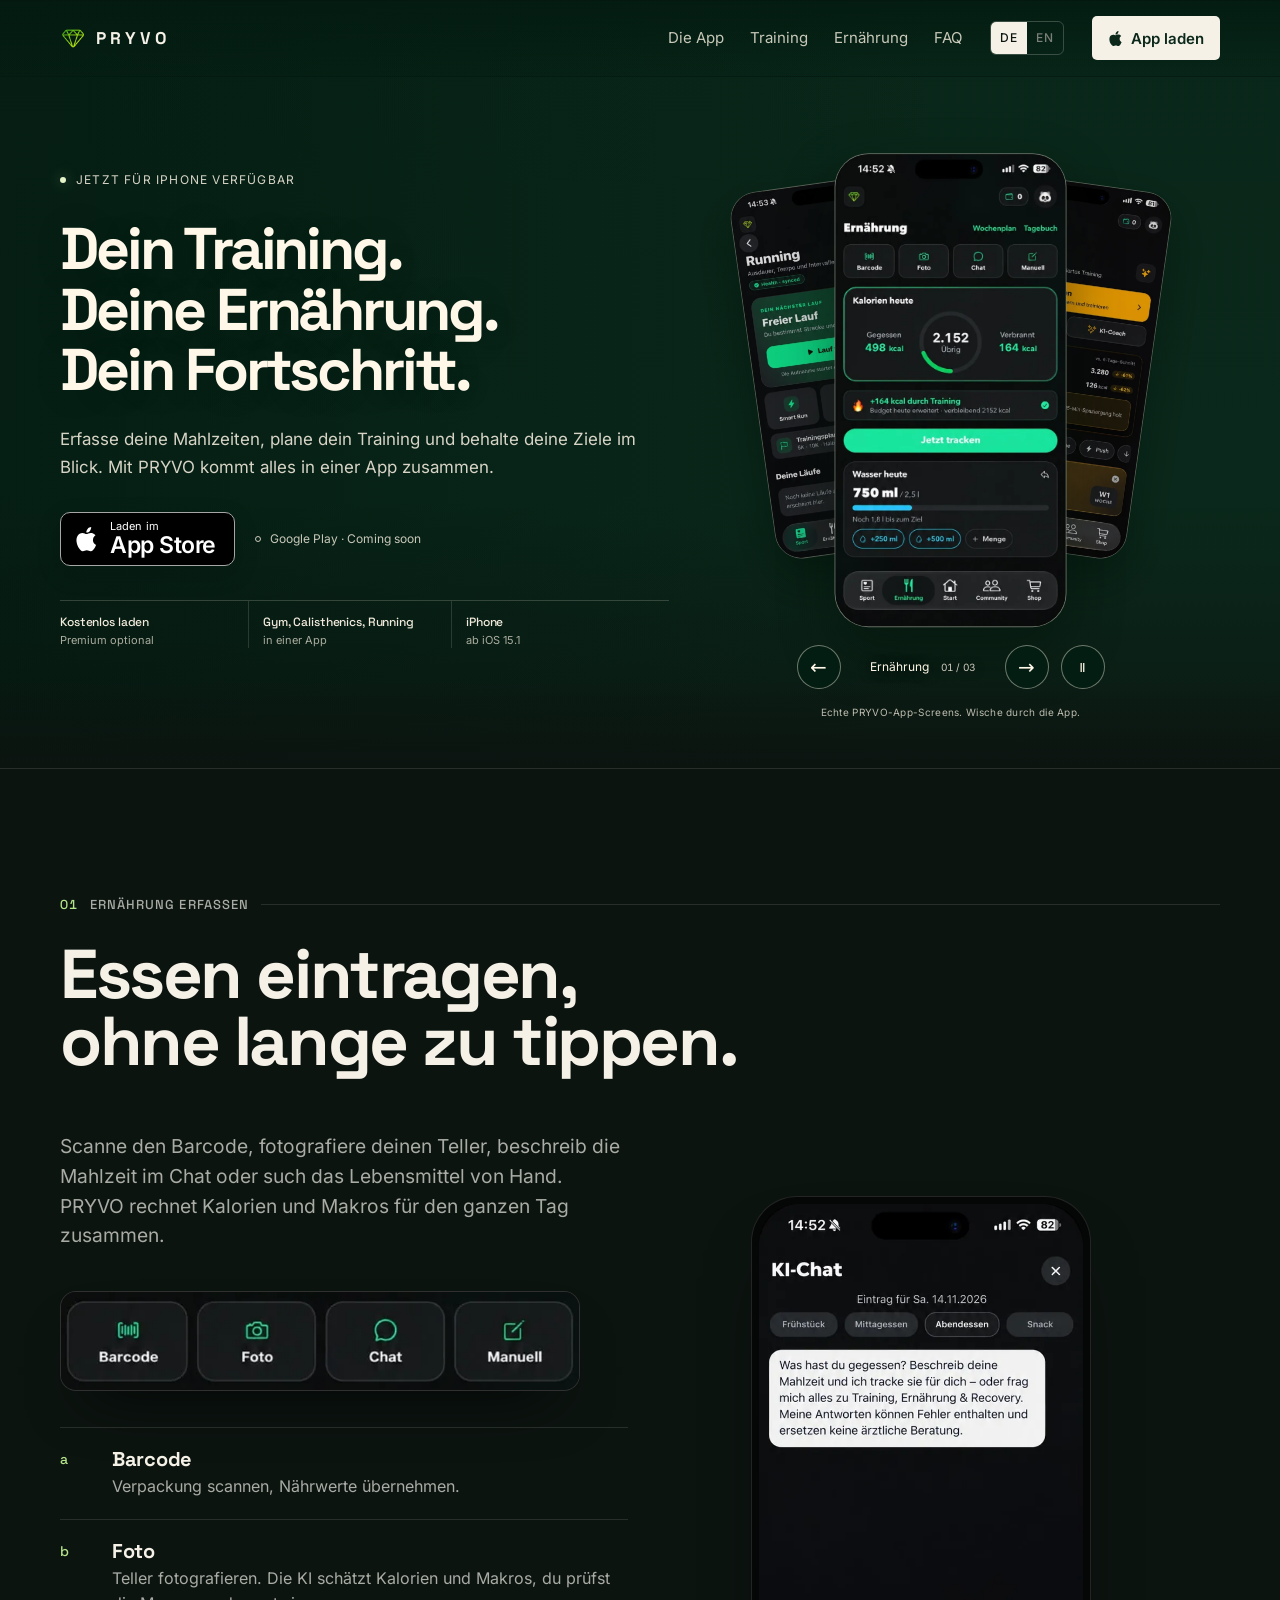
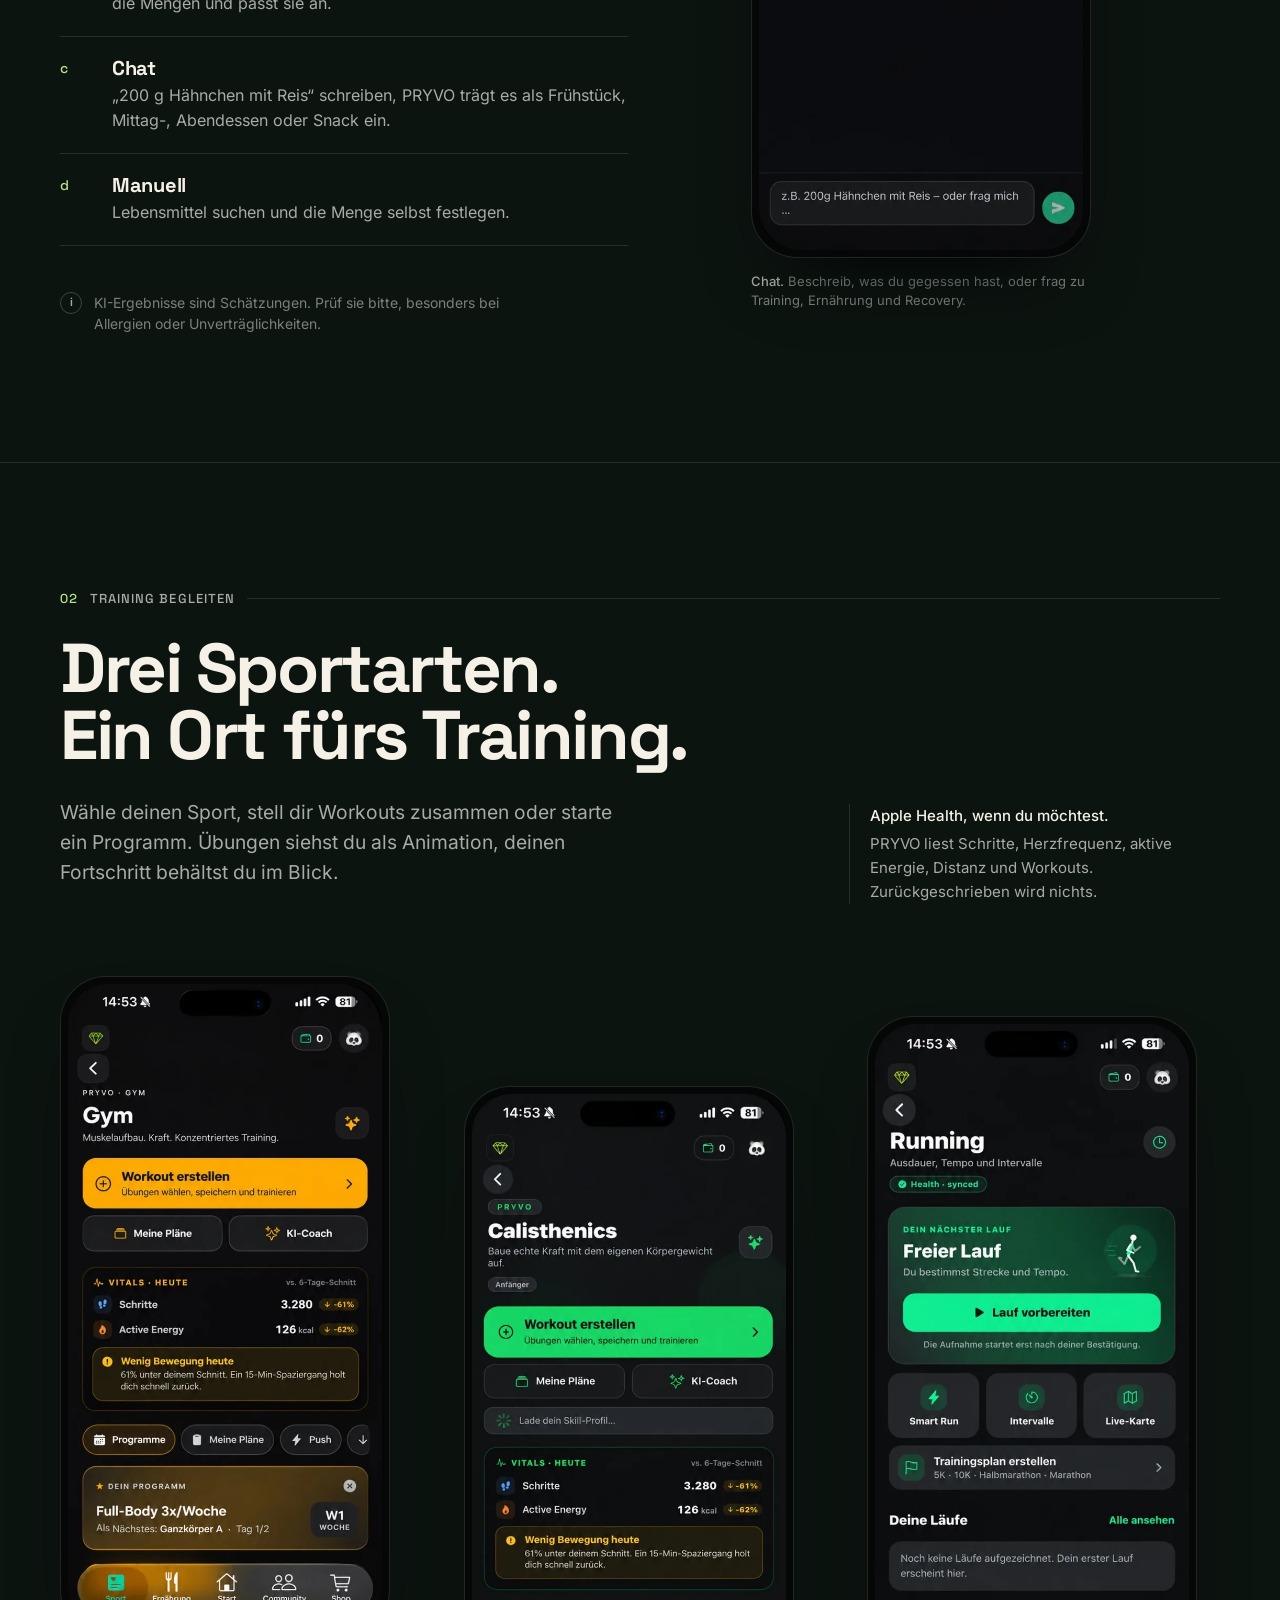
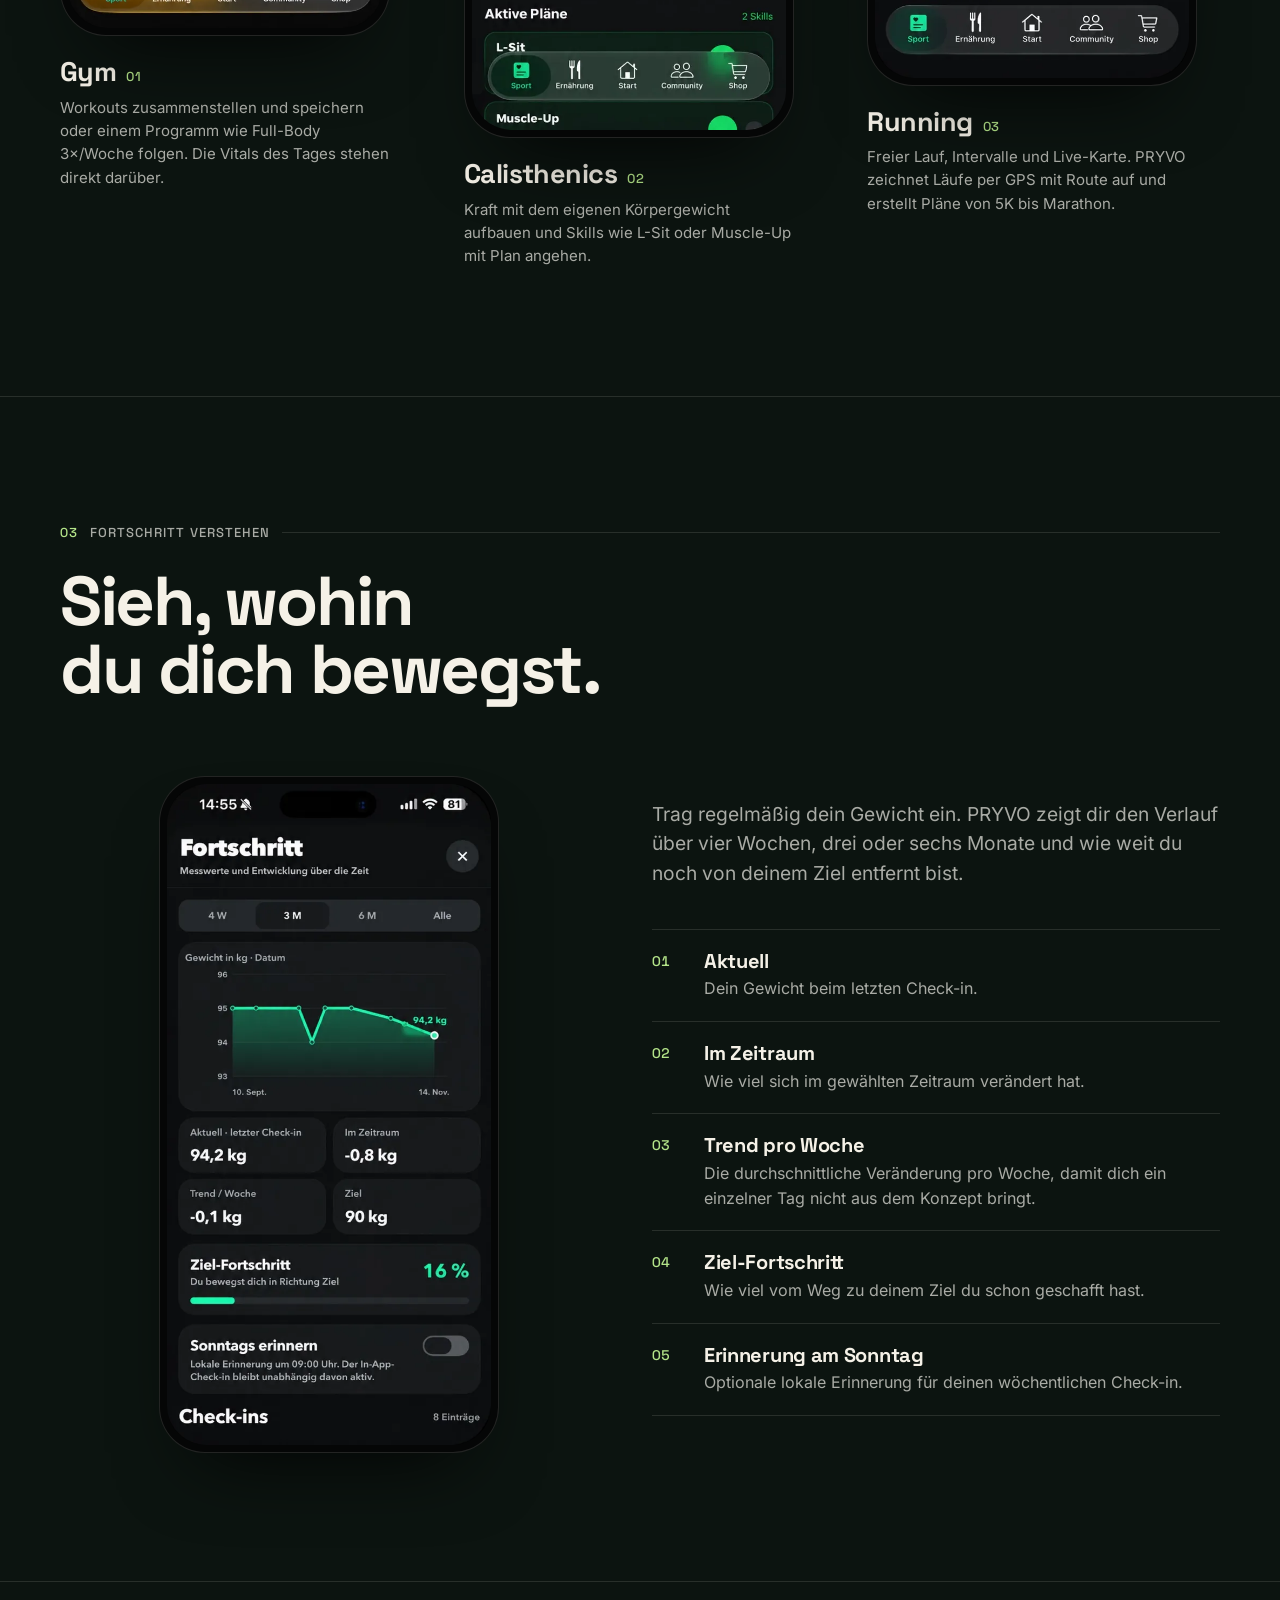
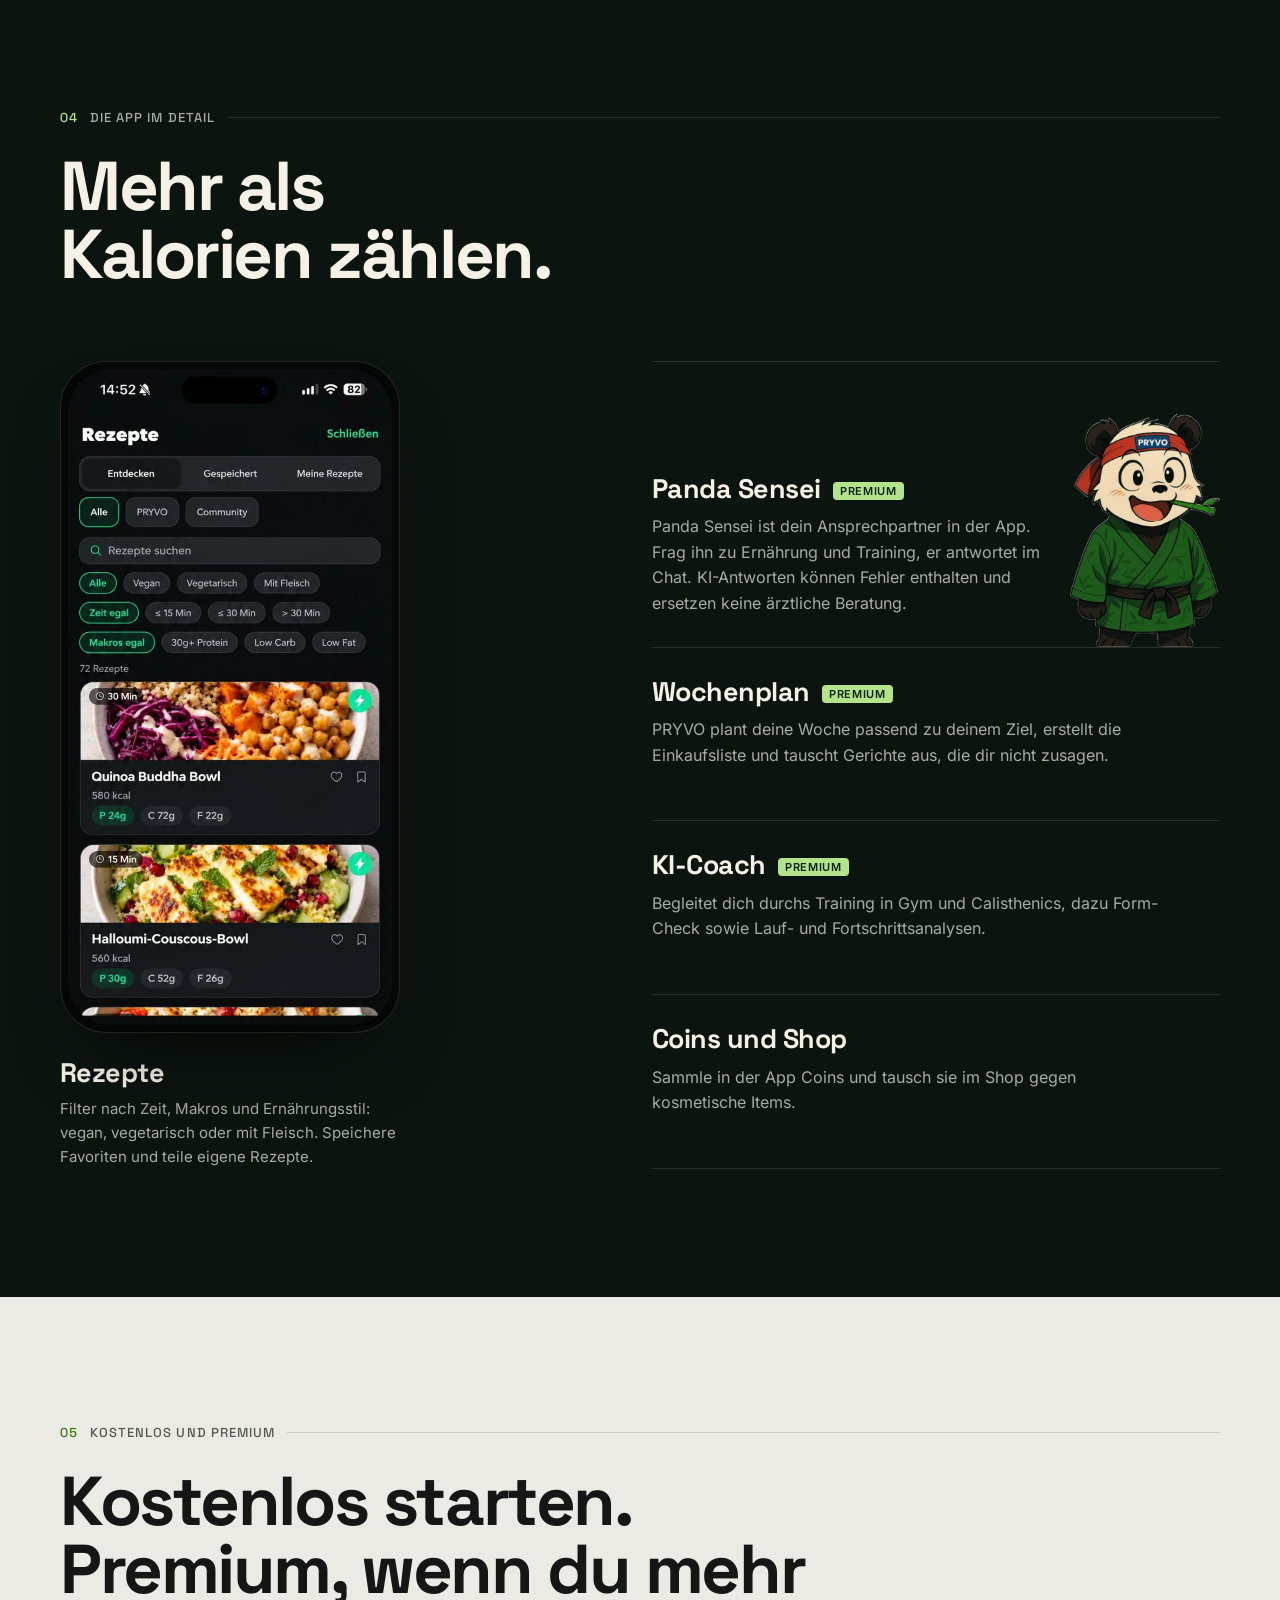
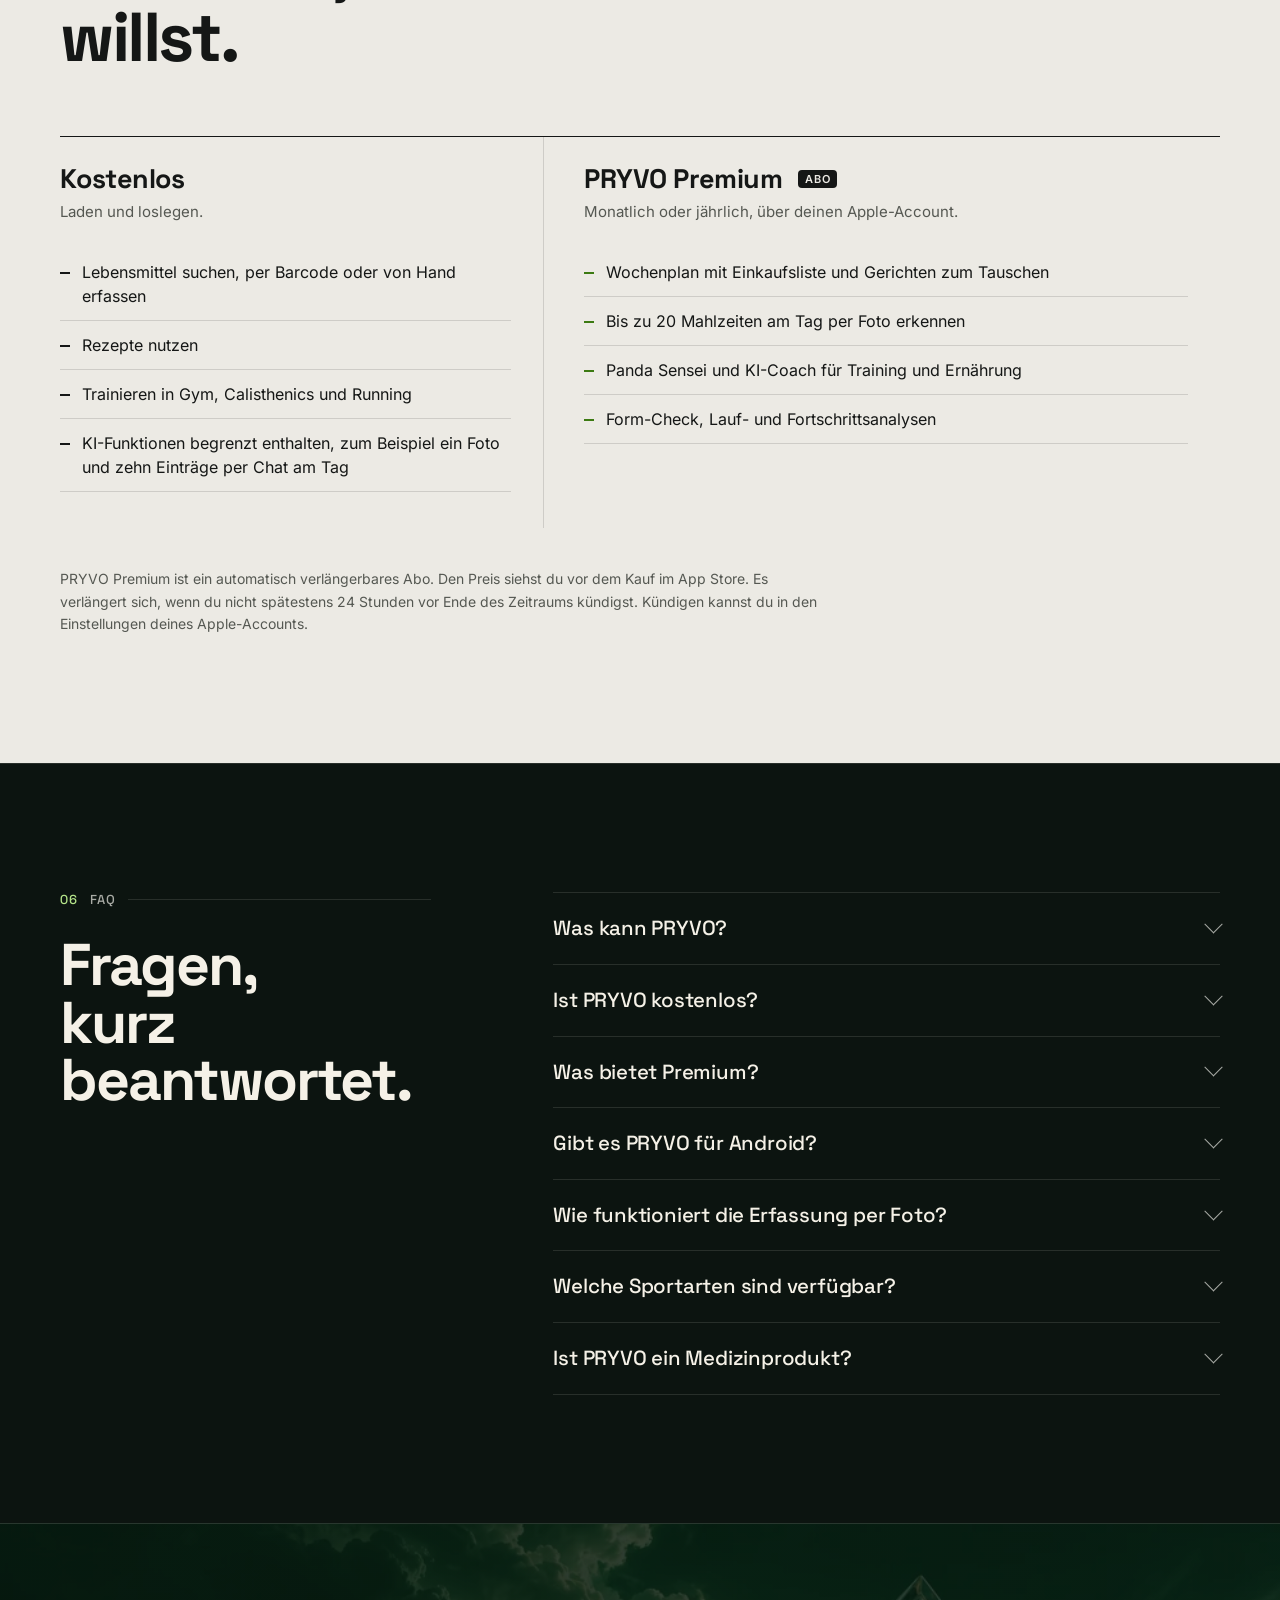
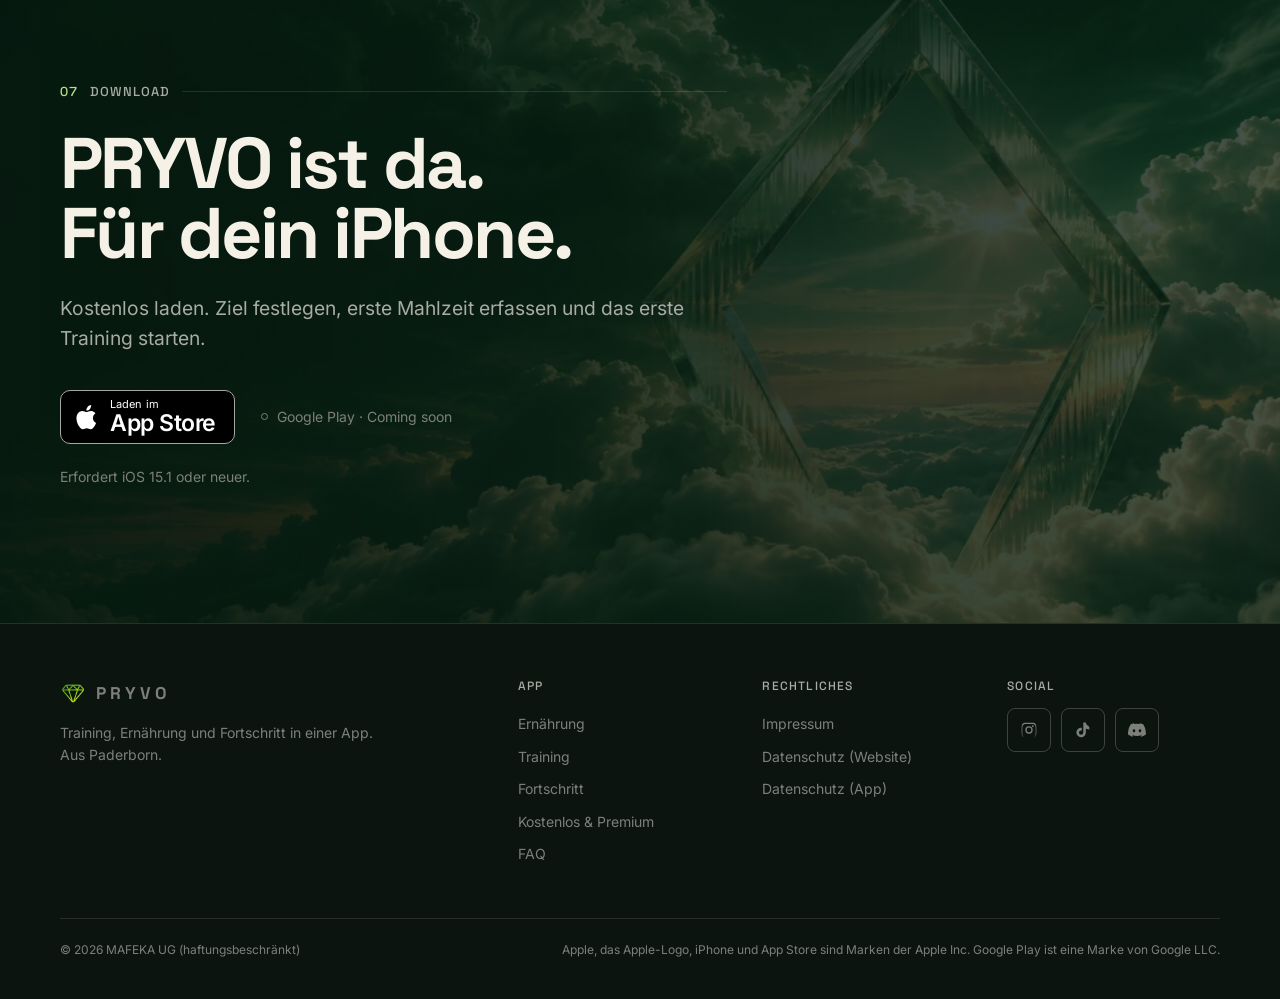
==== commit 13413af9: "Add emerald cloudscape hero and animated PRYVO app carousel" ====
--- a/index.html
+++ b/index.html
@@ -6,7 +6,7 @@
 <title>PRYVO – Kalorien zählen, Training &amp; KI-Coach | App für iPhone</title>
 <meta name="description" content="PRYVO bringt Ernährung und Training in eine App: Essen per Foto, Barcode oder Chat erfassen, in Gym, Calisthenics und Running trainieren und deinen Fortschritt sehen. Jetzt kostenlos im App Store.">
 <meta name="author" content="MAFEKA UG (haftungsbeschränkt)">
-<meta name="theme-color" content="#0e0f0f">
+<meta name="theme-color" content="#0a281b">
 <meta name="apple-itunes-app" content="app-id=6797687805">
 <link rel="canonical" href="https://pryvo.de/">
 <link rel="alternate" hreflang="de" href="https://pryvo.de/">
@@ -14,6 +14,8 @@
 <link rel="preload" as="font" type="font/woff2" href="assets/fonts/space-grotesk-latin-700-normal.woff2" crossorigin>
 <link rel="preload" as="font" type="font/woff2" href="assets/fonts/inter-latin-400-normal.woff2" crossorigin>
 <link rel="preload" as="image" href="assets/img/app/ernaehrung.webp" fetchpriority="high">
+<link rel="preload" as="image" href="assets/img/hero/pryvo-sky-1672.webp" media="(min-width: 861px)" fetchpriority="high">
+<link rel="preload" as="image" href="assets/img/hero/pryvo-sky-1000.webp" media="(max-width: 860px)" fetchpriority="high">
 <meta property="og:type" content="website">
 <meta property="og:site_name" content="PRYVO">
 <meta property="og:url" content="https://pryvo.de/">
@@ -359,6 +361,8 @@
   .badge strong{font-size:21px}
 }
 </style>
+<link rel="stylesheet" href="assets/css/sky-hero.css?v=20261115-1">
+<script src="assets/js/sky-carousel.js?v=20261115-1" defer></script>
 </head>
 <body>
 <a class="skip" href="#main" data-en="Skip to content">Zum Inhalt springen</a>
@@ -385,33 +389,53 @@
 <main id="main">
 
 <!-- HERO -->
-<section class="hero">
-  <div class="wrap grid">
-    <div class="hero-txt">
-      <p class="kicker rv"><i aria-hidden="true"></i><span data-en="Now available for iPhone">Jetzt für iPhone verfügbar</span></p>
-      <h1 class="rv d1" data-en="<span>Your training.</span><span>Your nutrition.</span><span>Your progress.</span>"><span>Dein Training.</span><span>Deine Ernährung.</span><span>Dein Fortschritt.</span></h1>
-      <p class="lead rv d2" data-en="Log your meals, plan your training and keep your goals in view. PRYVO brings it all together in one app.">Erfasse deine Mahlzeiten, plane dein Training und behalte deine Ziele im Blick. Mit PRYVO kommt alles in einer App zusammen.</p>
-      <div class="store rv d2">
+<section class="hero" aria-labelledby="hero-title">
+  <picture class="sky-backdrop" aria-hidden="true">
+    <source media="(max-width: 860px)" srcset="assets/img/hero/pryvo-sky-1000.webp">
+    <img src="assets/img/hero/pryvo-sky-1672.webp" width="1672" height="941" alt="" fetchpriority="high" decoding="async">
+  </picture>
+  <div class="wrap hero-layout">
+    <div class="hero-copy">
+      <p class="kicker"><i aria-hidden="true"></i><span data-en="Now available for iPhone">Jetzt für iPhone verfügbar</span></p>
+      <h1 id="hero-title" data-en="<span>Your training.</span><span>Your nutrition.</span><span>Your progress.</span>"><span>Dein Training.</span><span>Deine Ernährung.</span><span>Dein Fortschritt.</span></h1>
+      <p class="lead" data-en="Log your meals, plan your training and keep your goals in view. PRYVO brings it all together in one app.">Erfasse deine Mahlzeiten, plane dein Training und behalte deine Ziele im Blick. Mit PRYVO kommt alles in einer App zusammen.</p>
+      <div class="store">
         <a class="badge" href="https://apps.apple.com/de/app/pryvo/id6797687805" target="_blank" rel="noopener" aria-label="PRYVO im App Store laden" data-en-aria="Download PRYVO on the App Store">
           <svg viewBox="0 0 24 28" aria-hidden="true"><path d="M17.56 14.86c-.03-2.86 2.34-4.24 2.44-4.31-1.33-1.95-3.4-2.21-4.14-2.24-1.76-.18-3.44 1.04-4.33 1.04-.9 0-2.27-1.01-3.73-.99-1.92.03-3.69 1.12-4.68 2.84-2 3.46-.51 8.58 1.43 11.39.95 1.37 2.08 2.92 3.56 2.86 1.43-.06 1.97-.92 3.7-.92 1.72 0 2.21.92 3.72.89 1.54-.03 2.51-1.4 3.45-2.78 1.09-1.59 1.54-3.13 1.56-3.21-.03-.01-2.99-1.15-3.02-4.56zM14.72 6.46c.79-.96 1.32-2.28 1.17-3.6-1.13.05-2.5.75-3.31 1.7-.73.84-1.37 2.19-1.2 3.48 1.26.1 2.55-.64 3.34-1.58z"/></svg>
           <span><small data-en="Download on the">Laden im</small><strong>App Store</strong></span>
         </a>
         <p class="android"><i aria-hidden="true"></i>Google Play · Coming soon</p>
       </div>
-      <div class="facts rv d2">
+      <div class="facts">
         <div><b data-en="Free to download">Kostenlos laden</b><span data-en="Premium optional">Premium optional</span></div>
         <div><b>Gym, Calisthenics, Running</b><span data-en="in one app">in einer App</span></div>
         <div><b>iPhone</b><span data-en="iOS 15.1 or later">ab iOS 15.1</span></div>
       </div>
     </div>
-    <div class="hero-media rv d1">
-      <div class="phone"><img src="assets/img/app/ernaehrung.webp" width="600" height="1217" alt="PRYVO-Screen Ernährung: Kalorien heute mit gegessen, verbrannt und übrig, darüber die Eingabe per Barcode, Foto, Chat und Manuell" data-en-alt="PRYVO nutrition screen: today's calories eaten, burned and remaining, with barcode, photo, chat and manual input" fetchpriority="high"></div>
-      <div class="detail"><img src="assets/img/app/detail-chart.webp" width="560" height="308" alt="Ausschnitt aus dem Fortschritt-Screen: Gewichtsverlauf über drei Monate" data-en-alt="Detail of the progress screen: weight curve over three months" loading="lazy"></div>
-      <p class="cap" data-en="<strong>Real app screens.</strong> Nutrition today and weight over three months.">
-        <strong>Echte App-Screens.</strong> Ernährung heute und Gewicht über drei Monate.</p>
+    <div class="sky-carousel" data-sky-carousel role="region" aria-roledescription="Karussell" aria-label="Einblicke in die PRYVO-App" data-en-aria="Inside the PRYVO app">
+      <div class="sky-stage" role="group" aria-label="App-Screens: wischen oder mit den Pfeilen wechseln" data-en-aria="App screens: swipe or use the arrow buttons">
+        <button class="sky-screen" type="button" data-screen="0" data-name-de="Ernährung" data-name-en="Nutrition" aria-pressed="true" aria-label="Ernährung anzeigen">
+          <img src="assets/img/app/ernaehrung.webp" width="600" height="1217" alt="PRYVO: Ernährung mit Kalorien, Makros und Mahlzeitenerfassung" data-en-alt="PRYVO: nutrition with calories, macros and meal logging" fetchpriority="high" decoding="async" draggable="false">
+        </button>
+        <button class="sky-screen" type="button" data-screen="1" data-name-de="Gym" data-name-en="Gym" aria-pressed="false" aria-label="Gym anzeigen">
+          <img src="assets/img/app/gym.webp" width="600" height="1232" alt="PRYVO: Gym mit Workouts, Plänen und KI-Coach" data-en-alt="PRYVO: gym workouts, plans and AI coach" loading="eager" decoding="async" draggable="false">
+        </button>
+        <button class="sky-screen" type="button" data-screen="2" data-name-de="Running" data-name-en="Running" aria-pressed="false" aria-label="Running anzeigen">
+          <img src="assets/img/app/running.webp" width="600" height="1249" alt="PRYVO: Running mit freiem Lauf, Intervallen und Trainingsplan" data-en-alt="PRYVO: running with free runs, intervals and a training plan" loading="eager" decoding="async" draggable="false">
+        </button>
+      </div>
+      <div class="sky-controls">
+        <button class="sky-control" type="button" data-step="-1" aria-label="Vorheriger App-Screen"><span aria-hidden="true">←</span></button>
+        <p class="sky-caption"><span data-screen-name>Ernährung</span><span class="sky-count" data-screen-count>01 / 03</span></p>
+        <button class="sky-control" type="button" data-step="1" aria-label="Nächster App-Screen"><span aria-hidden="true">→</span></button>
+        <button class="sky-control" type="button" data-action="pause" aria-label="Automatischen Bildwechsel pausieren" aria-pressed="false">Ⅱ</button>
+      </div>
+      <p class="sky-note" data-en="Real PRYVO app screens. Swipe to explore.">Echte PRYVO-App-Screens. Wische durch die App.</p>
+      <span class="sky-sr-only" data-carousel-status role="status" aria-live="polite" aria-atomic="true"></span>
     </div>
   </div>
 </section>
+
 
 <!-- 01 ERNÄHRUNG -->
 <section class="chapter c1" id="ernaehrung" aria-labelledby="h-c1">
@@ -666,6 +690,7 @@
     A.forEach(function(e){e.setAttribute('aria-label',en?e.dataset.enAria:e.dataset.deAria)});
     I.forEach(function(e){e.setAttribute('alt',en?e.dataset.enAlt:e.dataset.deAlt)});
     document.documentElement.lang=l;document.title=meta[l].t;
+    document.dispatchEvent(new CustomEvent("pryvo:languagechange",{detail:{language:l}}));
     document.querySelectorAll('.lang button').forEach(function(b){b.setAttribute('aria-pressed',b.dataset.lang===l?'true':'false')});
     try{localStorage.setItem('pryvo-lang',l)}catch(e){}
   }
--- a/assets/css/sky-hero.css
+++ b/assets/css/sky-hero.css
@@ -0,0 +1,56 @@
+/* PRYVO — emerald sky, genuine app screens and a calm product carousel. */
+:root{--bg:#0c1410;--bg2:#111c16;--panel:#17231b;--ink:#f5f1e7;--green:#b4e489;--green-ink:#112315}
+.top{margin-bottom:-76px;background:linear-gradient(180deg,rgba(3,26,16,.8),rgba(3,26,16,.12));border-bottom-color:transparent;transition:background .3s,border-color .3s;isolation:isolate}
+.top .wrap{height:76px}
+.top.scrolled,.top.open{background:rgba(7,26,17,.96);border-bottom-color:rgba(245,241,231,.14);backdrop-filter:blur(16px)}
+.top .btn{background:var(--ink);color:#0b281b;border-radius:5px}
+.top .btn:hover{background:#fff9ec;transform:translateY(-2px)}
+.top .nav a{color:rgba(255,248,231,.78)}
+.top .nav a:hover{color:#fff9ec}
+.hero{position:relative;isolation:isolate;overflow:hidden;background:#0a281b;padding:112px 0 48px;color:#fff7e7}
+.sky-backdrop{position:absolute;inset:0;z-index:-3;pointer-events:none}
+.sky-backdrop img{width:100%;height:100%;object-fit:cover;object-position:53% 50%}
+.hero::before{content:"";position:absolute;inset:0;z-index:-2;background:linear-gradient(90deg,rgba(1,20,12,.49),rgba(1,20,12,.25) 39%,transparent 74%),linear-gradient(180deg,rgba(1,20,12,.08),transparent 65%,rgba(12,20,16,.7));pointer-events:none}
+.hero::after{content:"";position:absolute;inset:auto 0 0;height:90px;z-index:-1;background:linear-gradient(0deg,var(--bg),transparent);pointer-events:none}
+.hero-layout{display:grid;grid-template-columns:minmax(0,1.13fr) minmax(0,1fr);gap:12px;align-items:center;min-height:595px}
+.hero-copy{min-width:0;position:relative;z-index:4;padding:20px 0 35px}
+.hero .kicker{color:rgba(255,247,231,.84);font-size:12px;letter-spacing:.10em;text-transform:uppercase;margin-bottom:30px}
+.hero .kicker i{width:6px;height:6px;background:#e5f4c9;box-shadow:0 0 14px rgba(225,255,194,.45)}
+.hero h1{font-size:clamp(40px,4.6vw,68px);line-height:1.03;letter-spacing:-.052em;text-shadow:0 2px 32px rgba(0,15,8,.16)}
+.hero h1 span:last-child{color:inherit}
+.hero .lead{font-size:clamp(16px,1.32vw,18px);line-height:1.65;max-width:36em;margin:25px 0 30px;color:rgba(255,247,231,.84);text-wrap:pretty}
+.hero .store{gap:17px 20px}
+.hero .android{font-size:12px;color:rgba(255,247,231,.78)}
+.hero .android i{border-color:currentColor;width:6px;height:6px}
+.hero .badge{box-shadow:0 8px 24px rgba(0,16,8,.15)}
+.hero .facts{margin-top:34px;border-top-color:rgba(255,247,231,.18);grid-template-columns:repeat(3,minmax(0,1fr));justify-content:stretch}
+.hero .facts div{font-size:11px;color:rgba(255,247,231,.66);padding:13px 14px 0 0;margin-right:14px;border-right-color:rgba(255,247,231,.14)}
+.hero .facts b{font-size:12px;line-height:1.4;color:rgba(255,247,231,.95)}
+.sky-carousel{min-width:0;position:relative;z-index:3;align-self:center}
+.sky-stage{height:530px;position:relative;width:100%;perspective:1400px;touch-action:pan-y;user-select:none}
+.sky-screen{--screen-width:clamp(198px,18.2vw,246px);display:block;position:absolute;left:50%;top:50%;width:var(--screen-width);aspect-ratio:600 / 1220;border:1px solid rgba(248,255,237,.4);border-radius:34px;padding:0;background:#080f0a;overflow:hidden;box-shadow:0 24px 54px rgba(0,16,7,.43);cursor:pointer;transform:translate(-50%,-50%) translate(0,12px);z-index:6;-webkit-tap-highlight-color:transparent}
+.sky-screen[data-screen="1"]{transform:translate(-50%,-50%) translate(98px,-12px) scale(.78) rotate(8deg);z-index:3}
+.sky-screen[data-screen="2"]{transform:translate(-50%,-50%) translate(-98px,-12px) scale(.78) rotate(-8deg);z-index:2}
+.sky-screen img{display:block;width:100%;height:100%;object-fit:cover;object-position:top;pointer-events:none;user-select:none}
+.sky-screen:focus-visible{outline:3px solid #fff7e7;outline-offset:5px}
+.sky-controls{display:none;align-items:center;justify-content:center;gap:12px;min-height:48px;position:relative;z-index:9;margin:0 auto}
+.sky-carousel[data-ready="true"] .sky-controls{display:flex}
+.sky-control{display:inline-flex;align-items:center;justify-content:center;flex-shrink:0;width:44px;height:44px;border-radius:50%;border:1px solid rgba(255,247,231,.42);background:rgba(3,30,18,.79);color:#fff7e7;font:400 20px/1 var(--text);cursor:pointer;transition:background .2s,transform .2s}
+.sky-control:hover{background:#174b30;transform:translateY(-2px)}
+.sky-control[data-action="pause"]{font-size:13px}
+.sky-caption{display:flex;gap:12px;align-items:center;justify-content:center;min-width:140px;font-size:12px;text-shadow:0 1px 12px rgba(0,16,7,.8)}
+.sky-count{font-size:10px;font-variant-numeric:tabular-nums;opacity:.8;white-space:nowrap}
+.sky-note{font-size:10px;line-height:1.5;text-align:center;color:rgba(255,247,231,.73);margin-top:14px;letter-spacing:.03em}
+.sky-sr-only{position:absolute!important;width:1px;height:1px;padding:0;overflow:hidden;clip-path:inset(50%);white-space:nowrap;border:0}
+.closing{position:relative;isolation:isolate;overflow:hidden;background:#0d1e14}
+.closing::before{content:"";position:absolute;inset:0;z-index:-1;background:linear-gradient(90deg,rgba(6,24,14,.93),rgba(6,24,14,.74)),url('../img/hero/pryvo-sky-1000.webp') 70% 58% / cover no-repeat}
+@media(min-width:1500px){.hero-layout{min-height:660px}.sky-stage{height:575px}.sky-screen{--screen-width:260px}}
+@media(max-width:1080px) and (min-width:861px){.hero-layout{grid-template-columns:minmax(0,1.08fr) minmax(0,1fr);gap:0;min-height:560px}.sky-stage{height:470px}.sky-screen{--screen-width:203px}.hero .facts div{margin-right:9px;padding-right:9px;font-size:10px}.hero .facts b{font-size:11px}.hero .android{font-size:11px}.hero .lead{font-size:16px}}
+@media(max-width:860px){
+ .top .wrap{height:68px}.top{margin-bottom:-68px}.top.open .nav{top:68px;background:#0d2116}.top.open .m-extra .btn{display:inline-flex}.hero{padding:108px 0 40px}.hero-layout{grid-template-columns:minmax(0,1fr);gap:8px;min-height:0}.hero-copy{text-align:center;padding:10px 0 0;max-width:660px;width:100%;margin:0 auto}.hero .kicker{justify-content:center;font-size:10px;margin-bottom:24px}.hero h1{font-size:clamp(40px,7.1vw,62px)}.hero .lead{font-size:16px;max-width:36em;margin:22px auto 27px}.hero .store{justify-content:center}.hero .facts{max-width:530px;margin:30px auto 4px;text-align:left}.sky-carousel{width:100%;max-width:520px;margin:0 auto}.sky-stage{height:510px}.sky-screen{--screen-width:224px}.sky-backdrop img{object-position:76% 50%}.hero::before{background:linear-gradient(180deg,rgba(0,20,11,.77),rgba(0,20,11,.51) 35%,rgba(0,20,11,.08) 70%,rgba(12,20,16,.8))}.hero::after{height:60px}.sky-controls{margin-top:0}.sky-note{margin-top:12px}
+}
+@media(max-width:560px){
+ .hero h1{font-size:clamp(35px,8.1vw,46px)}.hero .lead{font-size:15px;max-width:31em;line-height:1.6}.hero .store{flex-direction:column;gap:15px}.hero .facts{grid-template-columns:repeat(3,minmax(0,1fr));gap:0;border-top:1px solid rgba(255,247,231,.18);margin-top:26px}.hero .facts div{border-top:0;border-right:1px solid rgba(255,247,231,.16);font-size:10px;padding:12px 9px 0 0;margin-right:9px}.hero .facts div:last-child{border-right:0;margin-right:0;padding-right:0}.hero .facts b{font-size:11px}.sky-stage{height:460px}.sky-screen{--screen-width:195px;border-radius:29px}.sky-controls{gap:9px}.sky-caption{min-width:130px}.sky-note{font-size:9px}.hero .badge{min-height:54px}
+}
+@media(max-width:360px){.hero h1{font-size:32px}.sky-screen{--screen-width:174px;border-radius:26px}.sky-stage{height:420px}.sky-controls{gap:6px}.sky-caption{min-width:112px;font-size:11px;gap:7px}.sky-control{width:42px;height:42px}}
+@media(prefers-reduced-motion:reduce){.sky-screen,.sky-control,.top,.top .btn{transition:none!important}.sky-control:hover,.top .btn:hover{transform:none}}
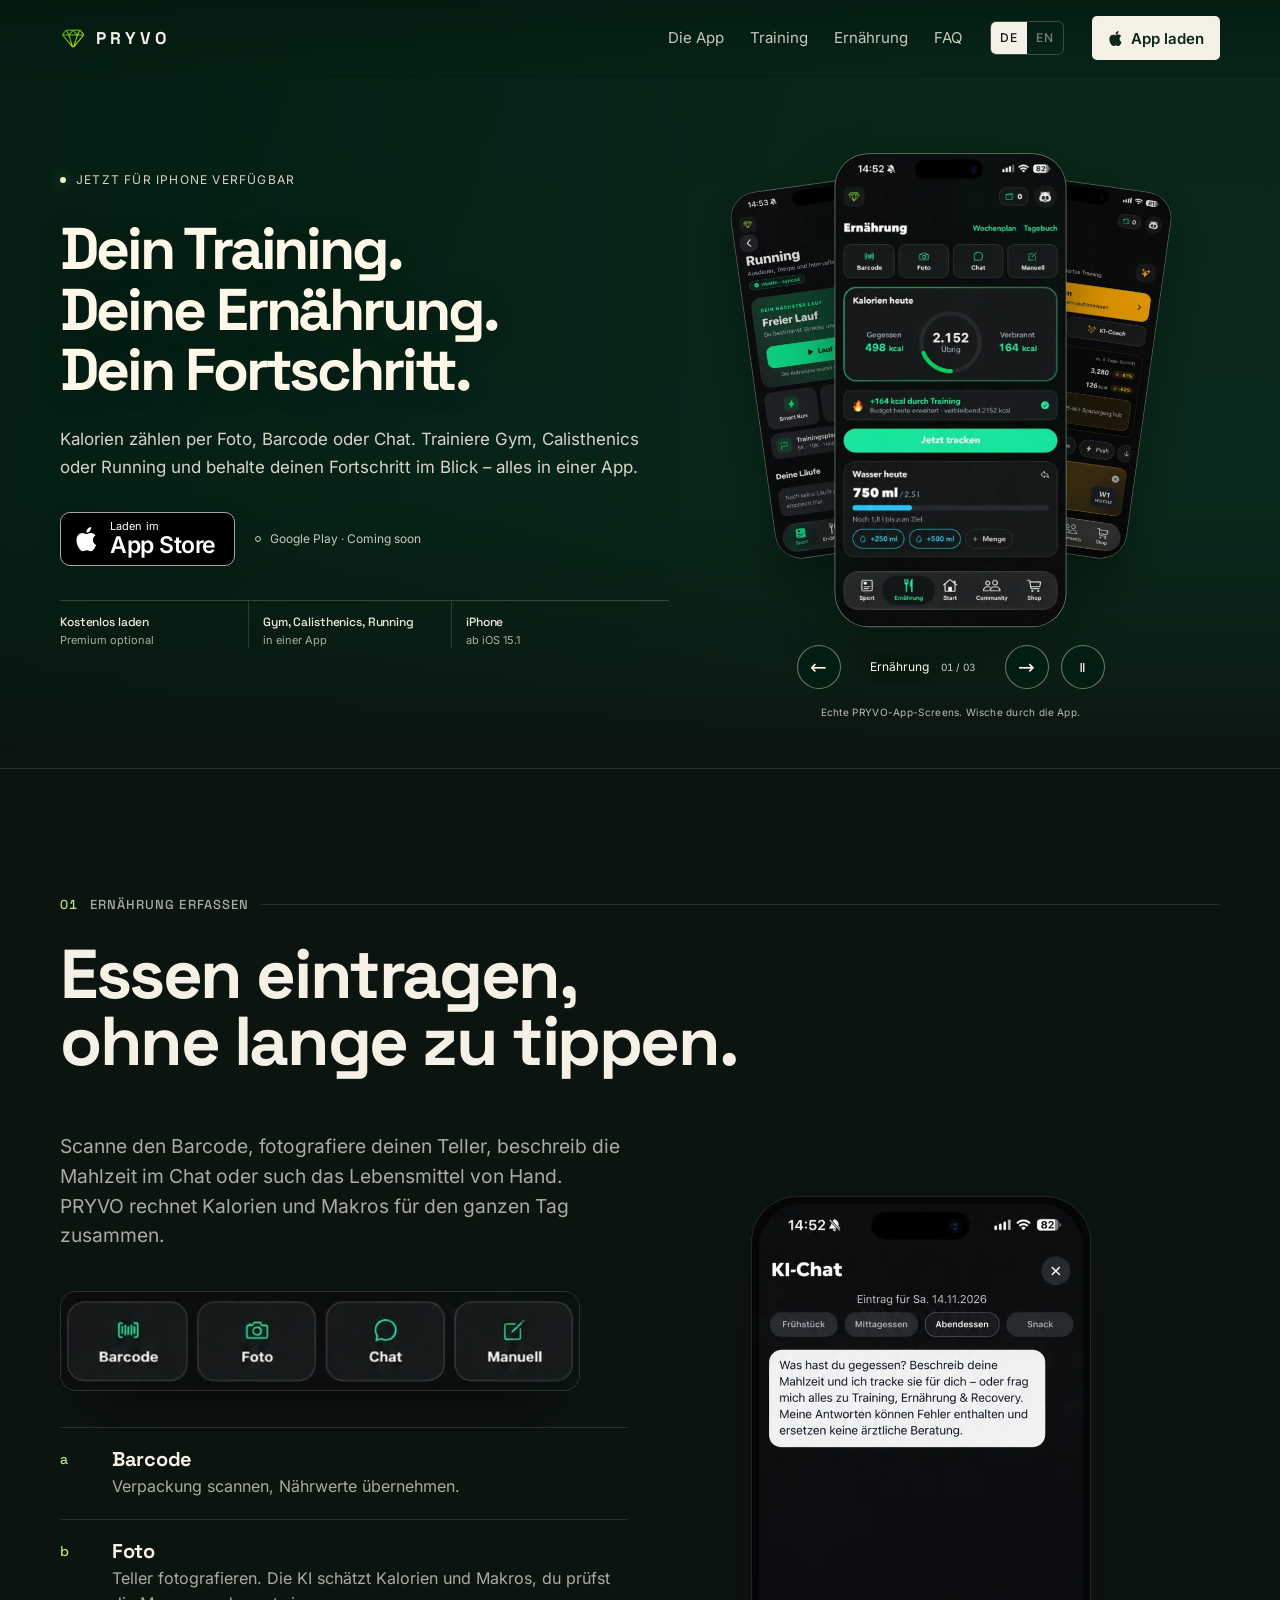
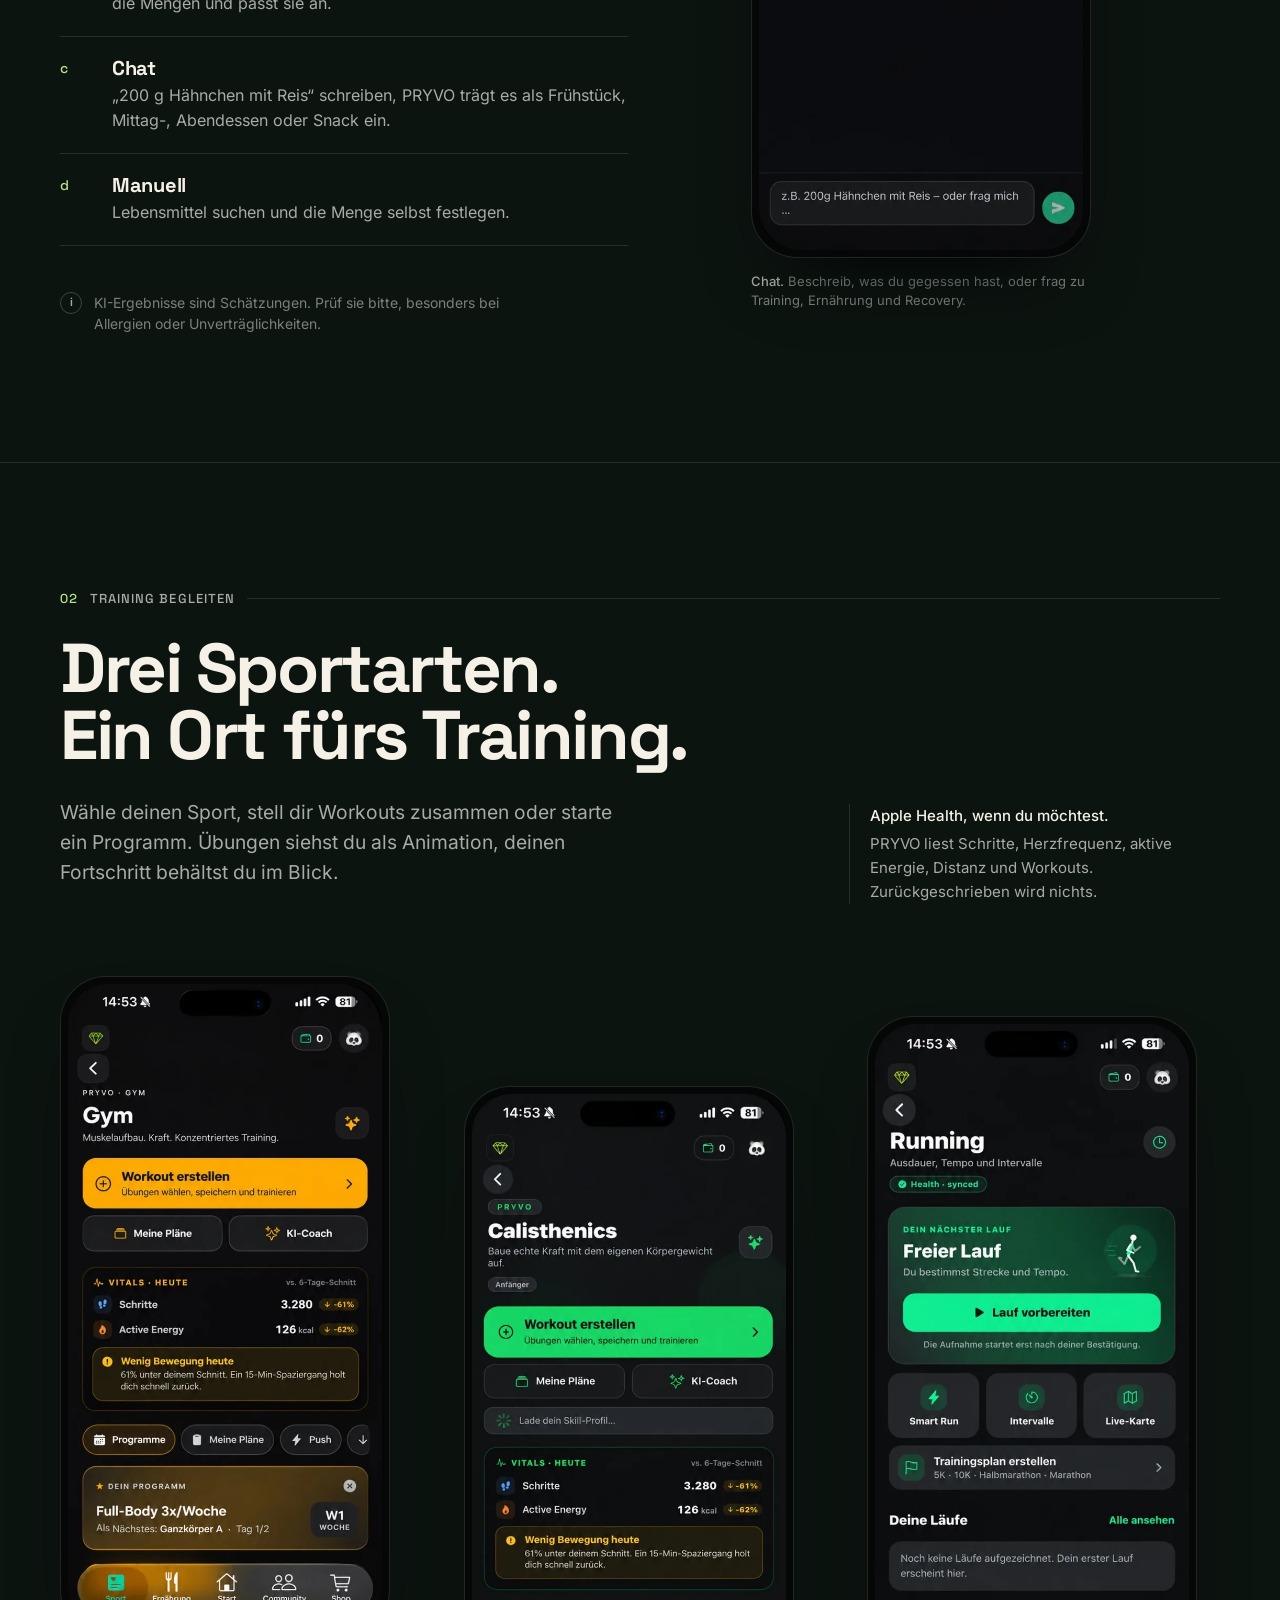
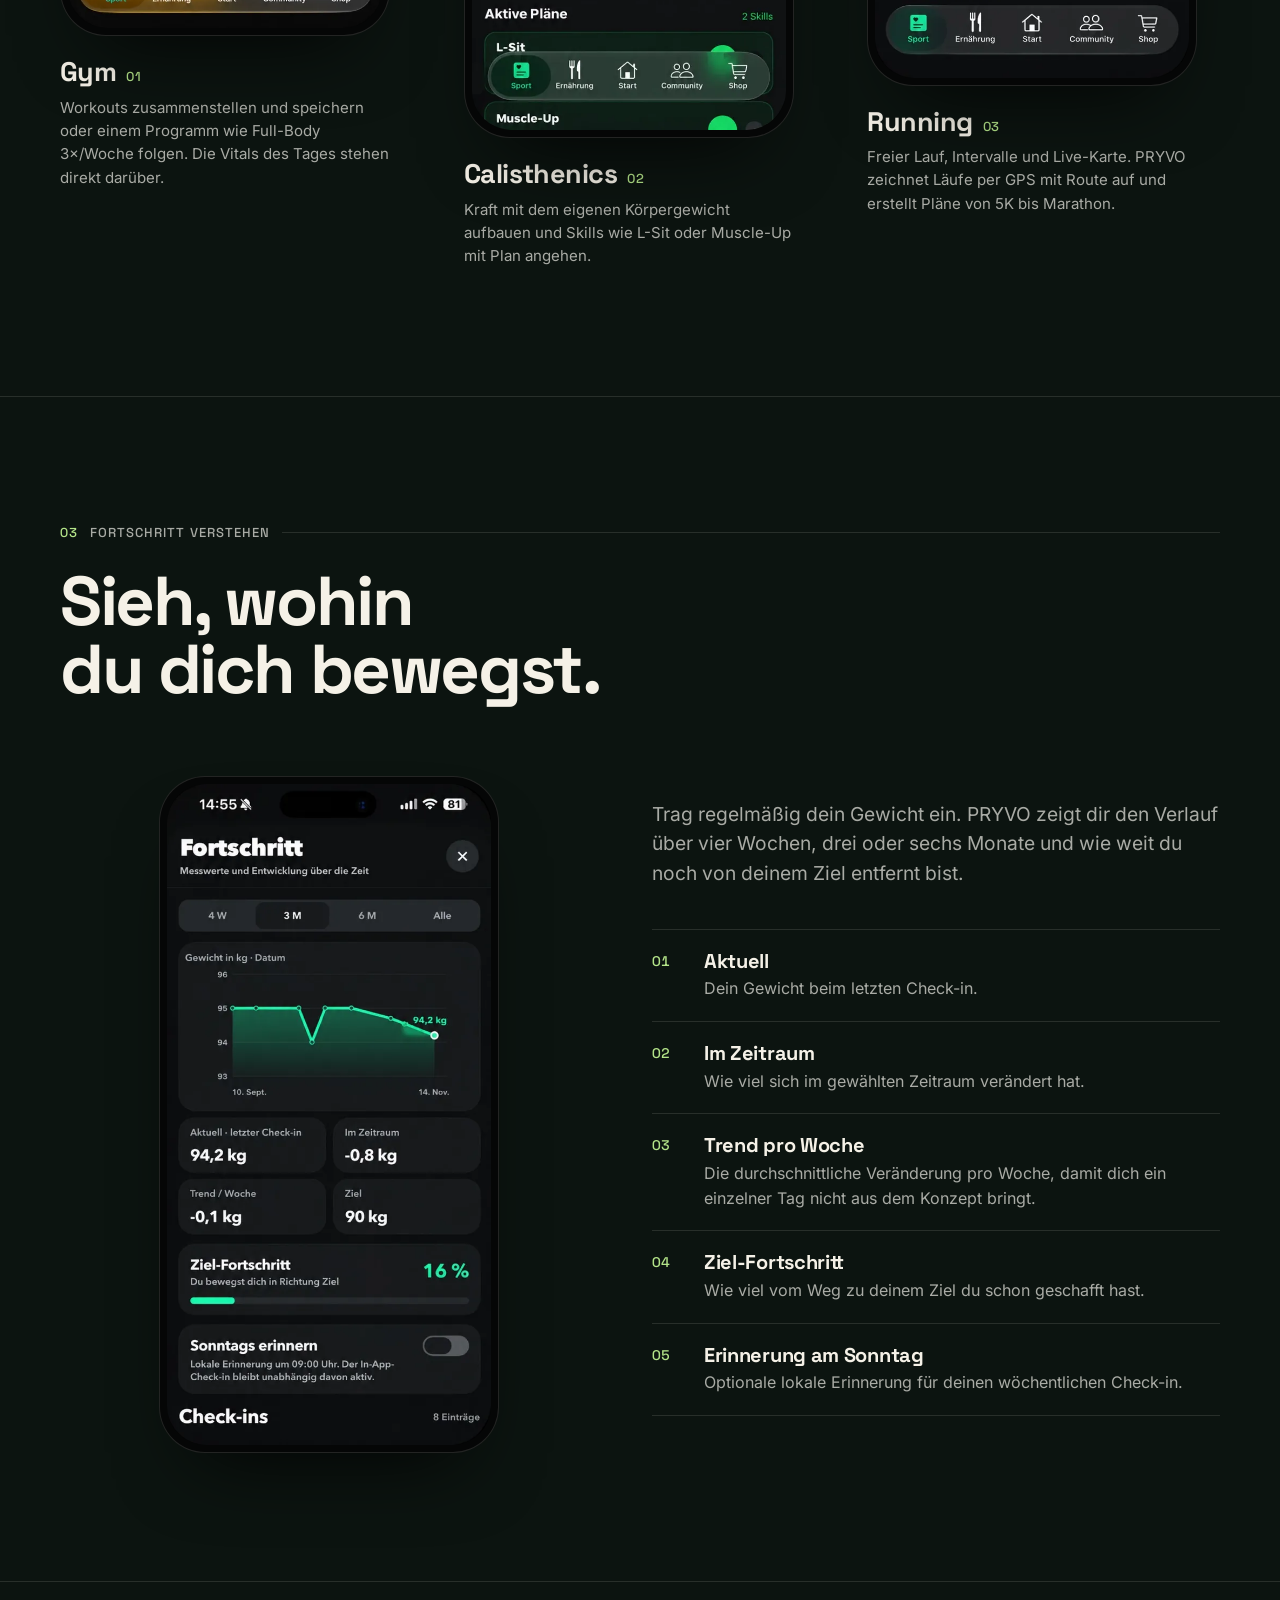
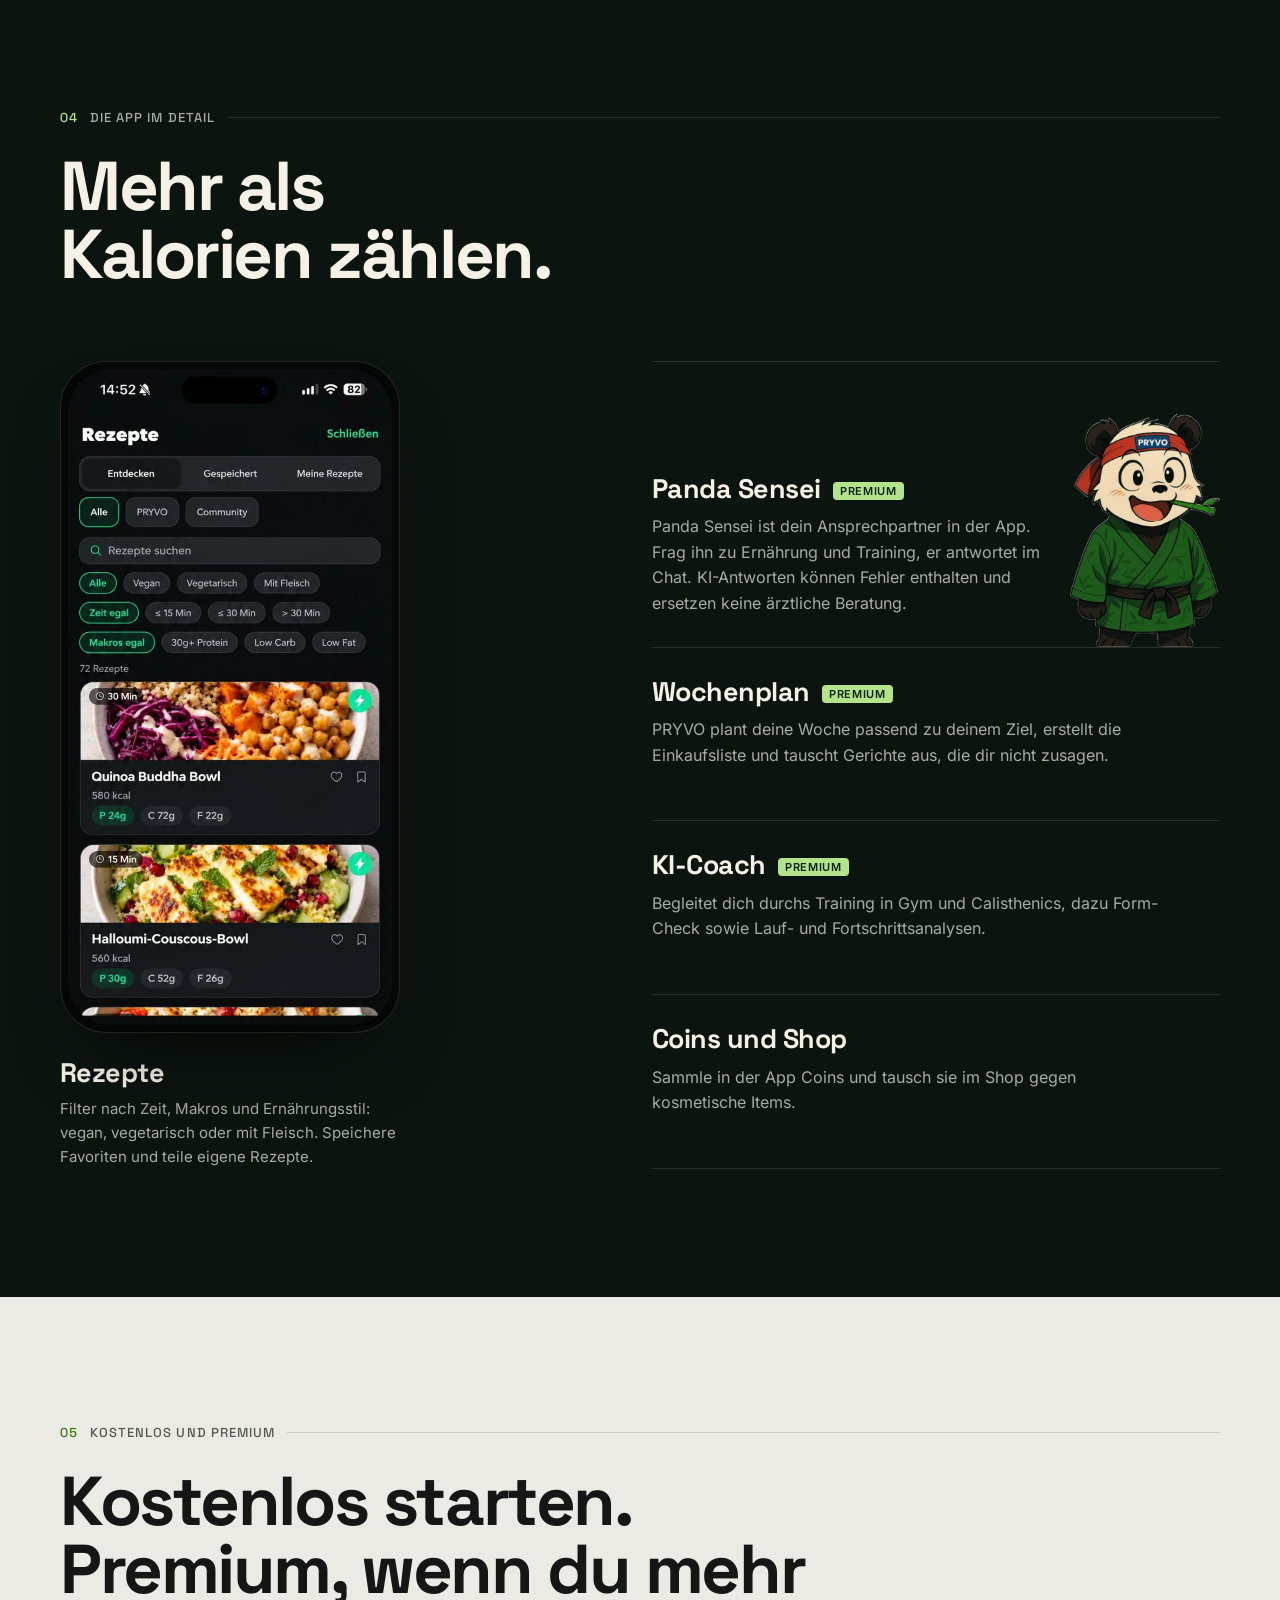
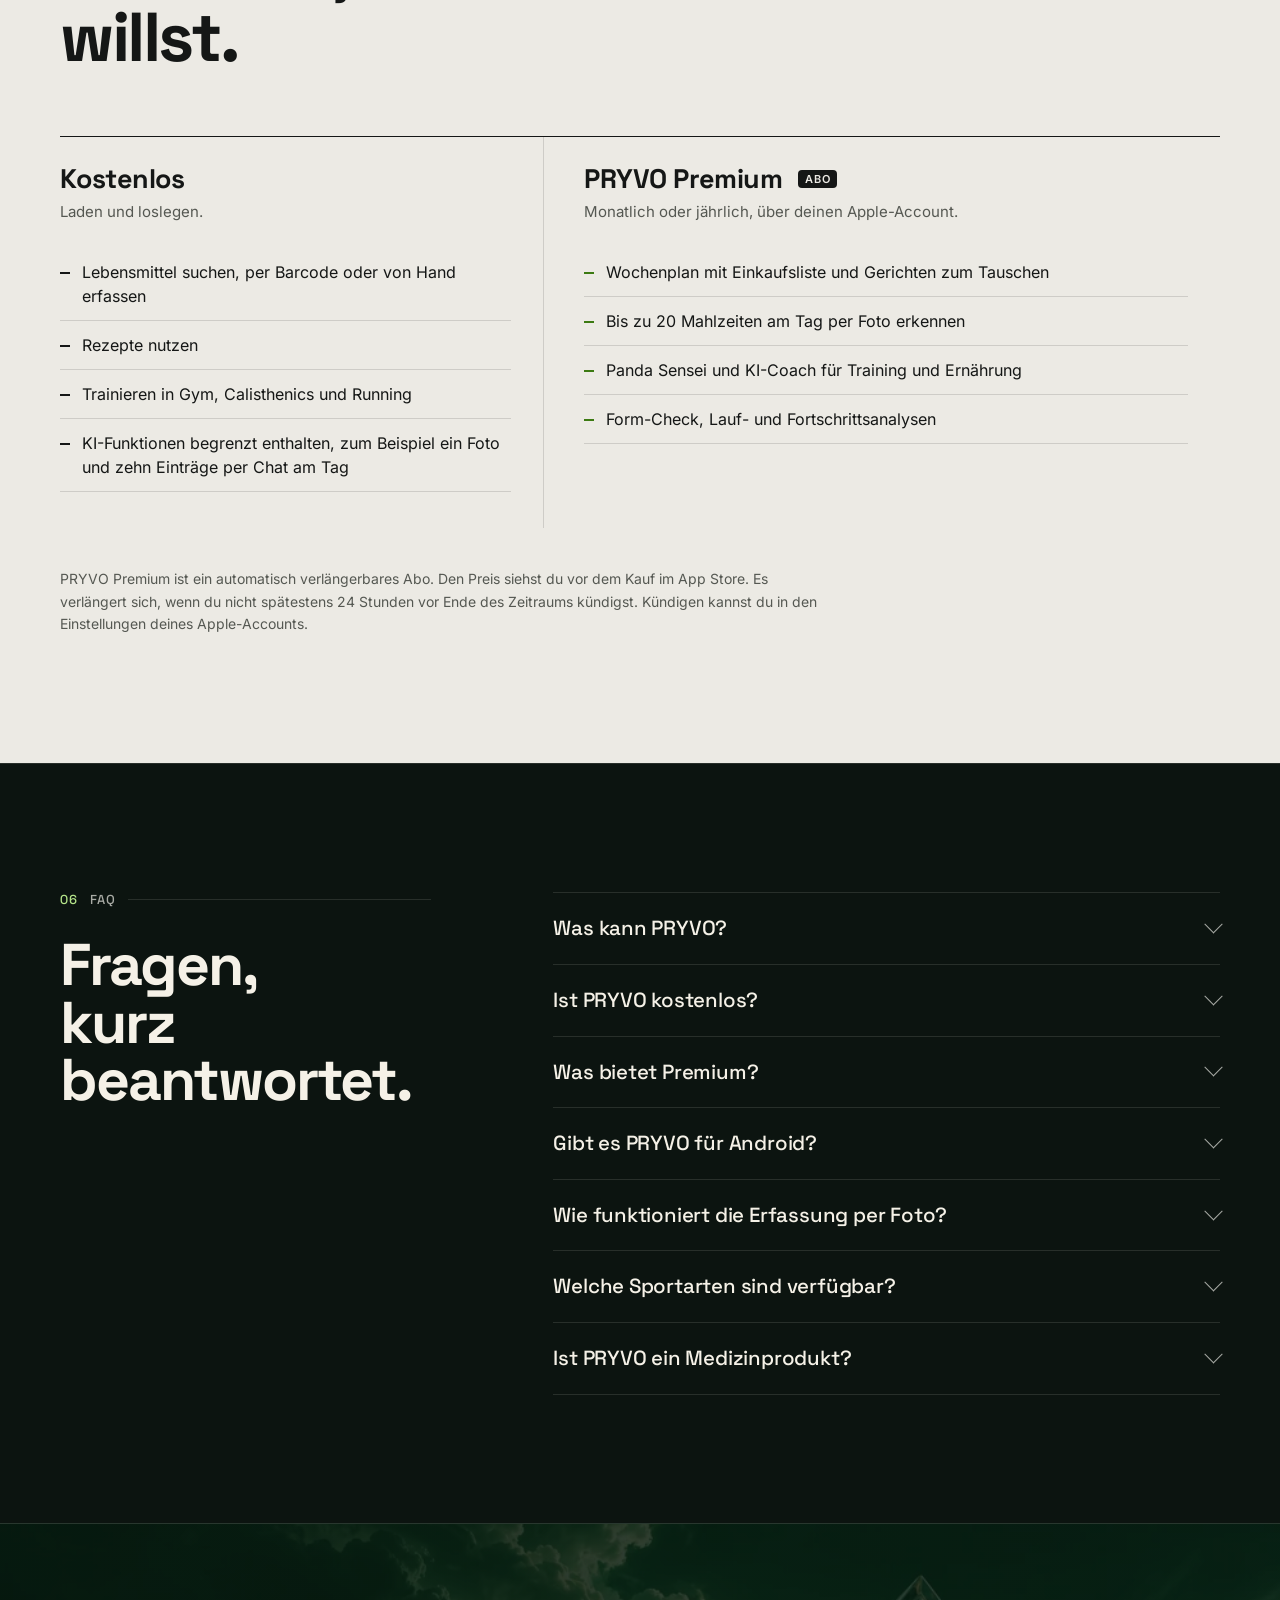
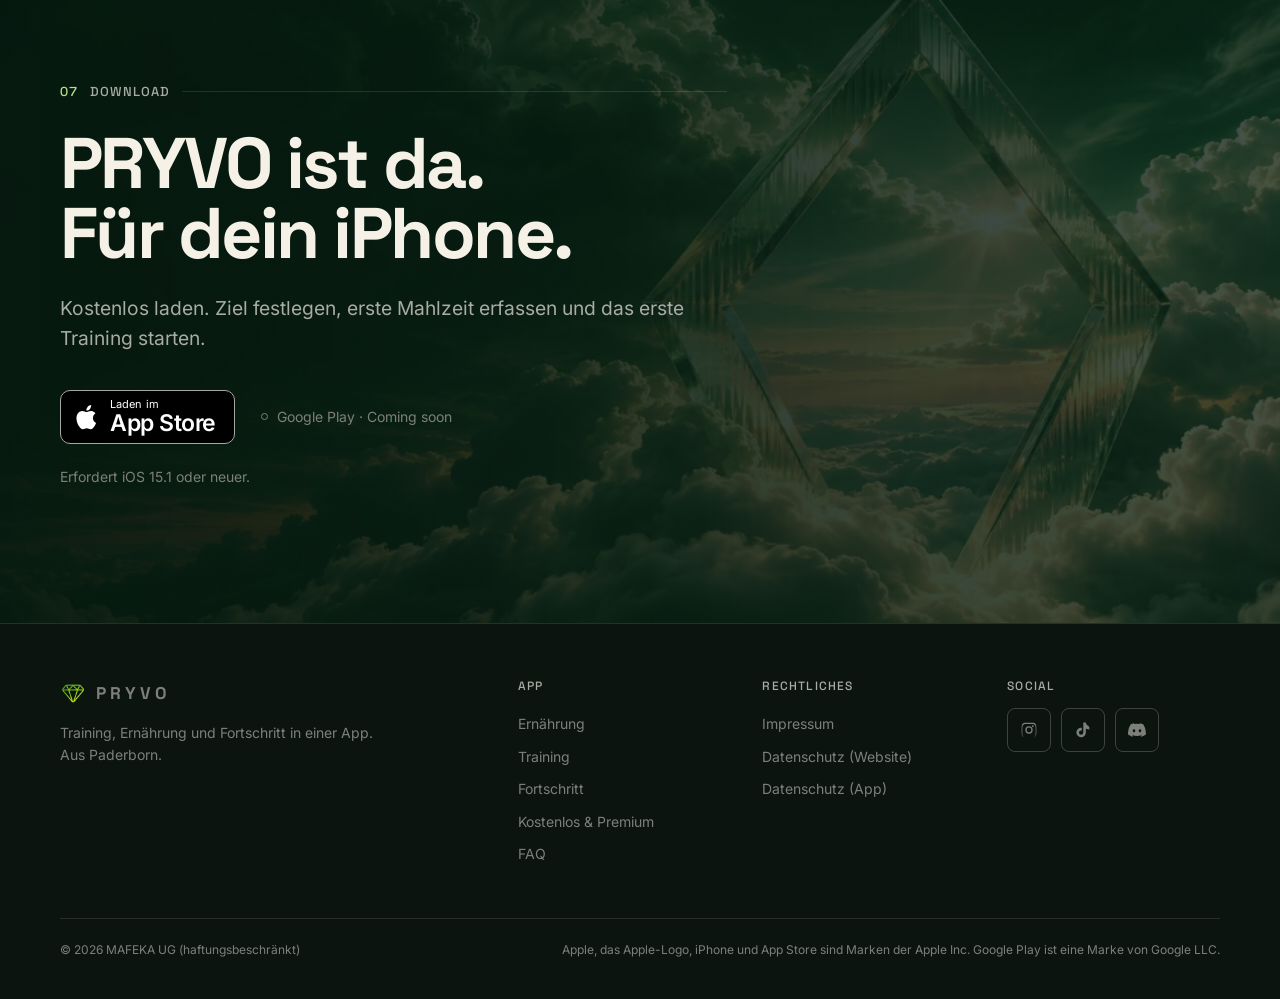
==== commit effc39ce: "Improve multilingual SEO, canonical URLs and structured app data" ====
--- a/index.html
+++ b/index.html
@@ -1,38 +1,36 @@
-<!DOCTYPE html>
-<html lang="de">
-<head>
+<!DOCTYPE html><html lang="de"><head>
 <meta charset="UTF-8">
 <meta name="viewport" content="width=device-width, initial-scale=1">
-<title>PRYVO – Kalorien zählen, Training &amp; KI-Coach | App für iPhone</title>
-<meta name="description" content="PRYVO bringt Ernährung und Training in eine App: Essen per Foto, Barcode oder Chat erfassen, in Gym, Calisthenics und Running trainieren und deinen Fortschritt sehen. Jetzt kostenlos im App Store.">
+<title>PRYVO: Kalorien zählen &amp; Training planen | Fitness-App</title>
+<meta name="description" content="Kalorien zählen per Foto, Barcode oder Chat. Trainiere Gym, Calisthenics und Running und verfolge deinen Fortschritt. PRYVO kostenlos fürs iPhone laden.">
 <meta name="author" content="MAFEKA UG (haftungsbeschränkt)">
 <meta name="theme-color" content="#0a281b">
 <meta name="apple-itunes-app" content="app-id=6797687805">
-<link rel="canonical" href="https://pryvo.de/">
-<link rel="alternate" hreflang="de" href="https://pryvo.de/">
-<link rel="alternate" hreflang="x-default" href="https://pryvo.de/">
-<link rel="preload" as="font" type="font/woff2" href="assets/fonts/space-grotesk-latin-700-normal.woff2" crossorigin>
-<link rel="preload" as="font" type="font/woff2" href="assets/fonts/inter-latin-400-normal.woff2" crossorigin>
-<link rel="preload" as="image" href="assets/img/app/ernaehrung.webp" fetchpriority="high">
-<link rel="preload" as="image" href="assets/img/hero/pryvo-sky-1672.webp" media="(min-width: 861px)" fetchpriority="high">
-<link rel="preload" as="image" href="assets/img/hero/pryvo-sky-1000.webp" media="(max-width: 860px)" fetchpriority="high">
+
+
+
+<link rel="preload" as="font" type="font/woff2" href="/assets/fonts/space-grotesk-latin-700-normal.woff2" crossorigin="">
+<link rel="preload" as="font" type="font/woff2" href="/assets/fonts/inter-latin-400-normal.woff2" crossorigin="">
+<link rel="preload" as="image" href="/assets/img/app/ernaehrung.webp" fetchpriority="high">
+<link rel="preload" as="image" href="/assets/img/hero/pryvo-sky-1672.webp" media="(min-width: 861px)" fetchpriority="high">
+<link rel="preload" as="image" href="/assets/img/hero/pryvo-sky-1000.webp" media="(max-width: 860px)" fetchpriority="high">
 <meta property="og:type" content="website">
 <meta property="og:site_name" content="PRYVO">
 <meta property="og:url" content="https://pryvo.de/">
-<meta property="og:title" content="PRYVO – Training, Ernährung und Fortschritt in einer App">
-<meta property="og:description" content="Jetzt für iPhone im App Store: Mahlzeiten per Foto, Barcode oder Chat erfassen, Gym, Calisthenics und Running trainieren, Fortschritt im Blick behalten.">
+<meta property="og:title" content="PRYVO: Kalorien zählen &amp; Training planen | Fitness-App">
+<meta property="og:description" content="Kalorien zählen per Foto, Barcode oder Chat. Trainiere Gym, Calisthenics und Running und verfolge deinen Fortschritt. PRYVO kostenlos fürs iPhone laden.">
 <meta property="og:image" content="https://pryvo.de/assets/img/og-image.jpg">
 <meta property="og:image:width" content="1200">
 <meta property="og:image:height" content="630">
-<meta property="og:image:alt" content="Screens der PRYVO-App: Running, Gym, Ernährung und Fortschritt">
+<meta property="og:image:alt" content="PRYVO-App für Ernährung, Training und Fortschritt">
 <meta property="og:locale" content="de_DE">
 <meta property="og:locale:alternate" content="en_US">
 <meta name="twitter:card" content="summary_large_image">
-<meta name="twitter:title" content="PRYVO – Training, Ernährung und Fortschritt in einer App">
-<meta name="twitter:description" content="Jetzt für iPhone im App Store. Android folgt.">
+<meta name="twitter:title" content="PRYVO: Kalorien zählen &amp; Training planen | Fitness-App">
+<meta name="twitter:description" content="Kalorien zählen per Foto, Barcode oder Chat. Trainiere Gym, Calisthenics und Running und verfolge deinen Fortschritt. PRYVO kostenlos fürs iPhone laden.">
 <meta name="twitter:image" content="https://pryvo.de/assets/img/og-image.jpg">
-<link rel="icon" type="image/webp" href="assets/img/logo.webp">
-<link rel="apple-touch-icon" href="assets/img/apple-touch-icon.png">
+<link rel="icon" type="image/webp" href="/assets/img/logo.webp">
+<link rel="apple-touch-icon" href="/assets/img/apple-touch-icon.png">
 <script type="application/ld+json">
 {
   "@context": "https://schema.org",
@@ -55,17 +53,22 @@
       "@id": "https://pryvo.de/#website",
       "url": "https://pryvo.de/",
       "name": "PRYVO",
-      "inLanguage": "de-DE",
-      "publisher": {"@id": "https://pryvo.de/#org"}
+      "inLanguage": [
+        "de-DE",
+        "en"
+      ],
+      "publisher": {
+        "@id": "https://pryvo.de/#org"
+      }
     },
     {
       "@type": "MobileApplication",
       "@id": "https://pryvo.de/#app",
       "name": "PRYVO",
       "alternateName": "PRYVO – Kalorien, Training & KI-Coach",
-      "operatingSystem": "iOS 15.1 oder neuer",
+      "operatingSystem": "iOS 15.1+",
       "applicationCategory": "HealthApplication",
-      "description": "Ernährung und Training in einer App: Essen per Foto, Barcode oder Chat erfassen, in Gym, Calisthenics und Running trainieren und jeden Tag sehen, wo du stehst.",
+      "description": "Kalorien zählen, Mahlzeiten erfassen und in Gym, Calisthenics oder Running trainieren. PRYVO verbindet Ernährung, Training und Fortschritt in einer App für iPhone.",
       "url": "https://pryvo.de/",
       "downloadUrl": "https://apps.apple.com/de/app/pryvo/id6797687805",
       "installUrl": "https://apps.apple.com/de/app/pryvo/id6797687805",
@@ -75,30 +78,105 @@
         "https://pryvo.de/assets/img/app/gym.webp",
         "https://pryvo.de/assets/img/app/fortschritt.webp"
       ],
-      "offers": {"@type": "Offer", "price": "0", "priceCurrency": "EUR"},
-      "publisher": {"@id": "https://pryvo.de/#org"}
+      "offers": {
+        "@type": "Offer",
+        "price": "0",
+        "priceCurrency": "EUR"
+      },
+      "publisher": {
+        "@id": "https://pryvo.de/#org"
+      },
+      "inLanguage": "de"
+    },
+    {
+      "@type": "WebPage",
+      "@id": "https://pryvo.de/#webpage",
+      "url": "https://pryvo.de/",
+      "name": "PRYVO: Kalorien zählen & Training planen | Fitness-App",
+      "description": "Kalorien zählen per Foto, Barcode oder Chat. Trainiere Gym, Calisthenics und Running und verfolge deinen Fortschritt. PRYVO kostenlos fürs iPhone laden.",
+      "inLanguage": "de-DE",
+      "isPartOf": {
+        "@id": "https://pryvo.de/#website"
+      },
+      "about": {
+        "@id": "https://pryvo.de/#app"
+      },
+      "publisher": {
+        "@id": "https://pryvo.de/#org"
+      }
     },
     {
       "@type": "FAQPage",
       "@id": "https://pryvo.de/#faq",
+      "inLanguage": "de",
       "mainEntity": [
-        {"@type": "Question", "name": "Was kann PRYVO?", "acceptedAnswer": {"@type": "Answer", "text": "PRYVO bringt Ernährung und Training in eine App. Du erfasst Mahlzeiten per Barcode, Foto, Chat oder von Hand, trainierst in Gym, Calisthenics oder Running und siehst, wie sich dein Gewicht und deine Ziele entwickeln."}},
-        {"@type": "Question", "name": "Ist PRYVO kostenlos?", "acceptedAnswer": {"@type": "Answer", "text": "Ja. Du lädst PRYVO kostenlos. Lebensmittel suchen, per Barcode oder von Hand erfassen, Rezepte nutzen und trainieren geht ohne Abo. KI-Funktionen sind begrenzt enthalten, zum Beispiel ein Foto und zehn Einträge per Chat am Tag."}},
-        {"@type": "Question", "name": "Was bietet Premium?", "acceptedAnswer": {"@type": "Answer", "text": "PRYVO Premium enthält den Wochenplan mit Einkaufsliste und Gerichten zum Tauschen, die Erkennung von bis zu 20 Mahlzeiten am Tag per Foto, Panda Sensei und den KI-Coach für Training und Ernährung sowie Form-Check, Lauf- und Fortschrittsanalysen. Premium ist ein monatliches oder jährliches Abo, den Preis siehst du vor dem Kauf im App Store."}},
-        {"@type": "Question", "name": "Gibt es PRYVO für Android?", "acceptedAnswer": {"@type": "Answer", "text": "PRYVO ist aktuell für iPhone verfügbar. Die Android-Version für Google Play kommt bald."}},
-        {"@type": "Question", "name": "Wie funktioniert die Erfassung per Foto?", "acceptedAnswer": {"@type": "Answer", "text": "Du fotografierst deinen Teller, die KI erkennt die Mahlzeit und schätzt Kalorien und Makros. Das Ergebnis ist eine Schätzung. Prüf die Mengen und pass sie bei Bedarf an, besonders bei Allergien oder Unverträglichkeiten."}},
-        {"@type": "Question", "name": "Welche Sportarten sind verfügbar?", "acceptedAnswer": {"@type": "Answer", "text": "Aktuell Gym, Calisthenics und Running. Läufe zeichnet PRYVO per GPS mit Route auf."}}
+        {
+          "@type": "Question",
+          "name": "Was kann PRYVO?",
+          "acceptedAnswer": {
+            "@type": "Answer",
+            "text": "PRYVO bringt Ernährung und Training in eine App. Du erfasst Mahlzeiten per Barcode, Foto, Chat oder von Hand, trainierst in Gym, Calisthenics oder Running und siehst, wie sich dein Gewicht und deine Ziele entwickeln."
+          }
+        },
+        {
+          "@type": "Question",
+          "name": "Ist PRYVO kostenlos?",
+          "acceptedAnswer": {
+            "@type": "Answer",
+            "text": "Ja. Du lädst PRYVO kostenlos. Lebensmittel suchen, per Barcode oder von Hand erfassen, Rezepte nutzen und trainieren geht ohne Abo. KI-Funktionen sind begrenzt enthalten, zum Beispiel ein Foto und zehn Einträge per Chat am Tag."
+          }
+        },
+        {
+          "@type": "Question",
+          "name": "Was bietet Premium?",
+          "acceptedAnswer": {
+            "@type": "Answer",
+            "text": "Den Wochenplan mit Einkaufsliste und Gerichten zum Tauschen, die Erkennung von bis zu 20 Mahlzeiten am Tag per Foto, Panda Sensei und den KI-Coach für Training und Ernährung sowie Form-Check, Lauf- und Fortschrittsanalysen. Premium ist ein monatliches oder jährliches Abo, den Preis siehst du vor dem Kauf im App Store."
+          }
+        },
+        {
+          "@type": "Question",
+          "name": "Gibt es PRYVO für Android?",
+          "acceptedAnswer": {
+            "@type": "Answer",
+            "text": "PRYVO ist aktuell für iPhone verfügbar. Die Android-Version für Google Play kommt bald."
+          }
+        },
+        {
+          "@type": "Question",
+          "name": "Wie funktioniert die Erfassung per Foto?",
+          "acceptedAnswer": {
+            "@type": "Answer",
+            "text": "Du fotografierst deinen Teller, die KI erkennt die Mahlzeit und schätzt Kalorien und Makros. Das Ergebnis ist eine Schätzung: Prüf die Mengen und pass sie bei Bedarf an, besonders bei Allergien oder Unverträglichkeiten. Kostenlos ist ein Foto am Tag enthalten, mit Premium bis zu 20."
+          }
+        },
+        {
+          "@type": "Question",
+          "name": "Welche Sportarten sind verfügbar?",
+          "acceptedAnswer": {
+            "@type": "Answer",
+            "text": "Aktuell Gym, Calisthenics und Running. Läufe zeichnet PRYVO per GPS mit Route auf."
+          }
+        },
+        {
+          "@type": "Question",
+          "name": "Ist PRYVO ein Medizinprodukt?",
+          "acceptedAnswer": {
+            "@type": "Answer",
+            "text": "Nein. PRYVO ist kein Medizinprodukt und ersetzt keine ärztliche Beratung."
+          }
+        }
       ]
     }
   ]
 }
 </script>
 <style>
-@font-face{font-family:'Space Grotesk';src:url('assets/fonts/space-grotesk-latin-500-normal.woff2') format('woff2');font-weight:500;font-display:swap}
-@font-face{font-family:'Space Grotesk';src:url('assets/fonts/space-grotesk-latin-700-normal.woff2') format('woff2');font-weight:700;font-display:swap}
-@font-face{font-family:'Inter';src:url('assets/fonts/inter-latin-400-normal.woff2') format('woff2');font-weight:400;font-display:swap}
-@font-face{font-family:'Inter';src:url('assets/fonts/inter-latin-500-normal.woff2') format('woff2');font-weight:500;font-display:swap}
-@font-face{font-family:'Inter';src:url('assets/fonts/inter-latin-600-normal.woff2') format('woff2');font-weight:600;font-display:swap}
+@font-face{font-family:'Space Grotesk';src:url('/assets/fonts/space-grotesk-latin-500-normal.woff2') format('woff2');font-weight:500;font-display:swap}
+@font-face{font-family:'Space Grotesk';src:url('/assets/fonts/space-grotesk-latin-700-normal.woff2') format('woff2');font-weight:700;font-display:swap}
+@font-face{font-family:'Inter';src:url('/assets/fonts/inter-latin-400-normal.woff2') format('woff2');font-weight:400;font-display:swap}
+@font-face{font-family:'Inter';src:url('/assets/fonts/inter-latin-500-normal.woff2') format('woff2');font-weight:500;font-display:swap}
+@font-face{font-family:'Inter';src:url('/assets/fonts/inter-latin-600-normal.woff2') format('woff2');font-weight:600;font-display:swap}
 
 :root{
   --bg:#0e0f0f;--bg2:#141615;--panel:#191b1a;
@@ -361,27 +439,27 @@
   .badge strong{font-size:21px}
 }
 </style>
-<link rel="stylesheet" href="assets/css/sky-hero.css?v=20261115-1">
-<script src="assets/js/sky-carousel.js?v=20261115-1" defer></script>
-</head>
+<link rel="stylesheet" href="/assets/css/sky-hero.css?v=20261115-1">
+<script src="/assets/js/sky-carousel.js?v=20261115-1" defer=""></script>
+<link rel="stylesheet" href="/assets/css/seo-language.css?v=20261116-1"><script src="/assets/js/site-language.js?v=20261116-1" defer=""></script><meta name="robots" content="index,follow,max-image-preview:large"><link rel="canonical" href="https://pryvo.de/"><link rel="alternate" href="https://pryvo.de/" hreflang="de"><link rel="alternate" href="https://pryvo.de/en/" hreflang="en"><link rel="alternate" href="https://pryvo.de/" hreflang="x-default"></head>
 <body>
 <a class="skip" href="#main" data-en="Skip to content">Zum Inhalt springen</a>
 
 <header class="top" id="top">
   <div class="wrap">
-    <a class="brand" href="#main" aria-label="PRYVO – zum Seitenanfang" data-en-aria="PRYVO – back to top"><img src="assets/img/logo.webp" alt="" width="26" height="26">PRYVO</a>
+    <a class="brand" href="#main" aria-label="PRYVO – zum Seitenanfang" data-en-aria="PRYVO – back to top"><img src="/assets/img/logo.webp" alt="" width="26" height="26">PRYVO</a>
     <nav class="nav" id="nav" aria-label="Hauptnavigation" data-en-aria="Main navigation">
       <a href="#app" data-en="The app">Die App</a>
       <a href="#training">Training</a>
       <a href="#ernaehrung" data-en="Nutrition">Ernährung</a>
       <a href="#faq">FAQ</a>
       <div class="m-extra">
-        <div class="lang" role="group" aria-label="Sprache" data-en-aria="Language"><button type="button" data-lang="de" aria-pressed="true">DE</button><button type="button" data-lang="en" aria-pressed="false">EN</button></div>
+        <div class="lang" role="group" aria-label="Sprache" data-en-aria="Language"><a href="/" hreflang="de" lang="de" data-lang="de" aria-current="page">DE</a><a href="/en/" hreflang="en" lang="en" data-lang="en">EN</a></div>
         <a class="btn" href="https://apps.apple.com/de/app/pryvo/id6797687805" target="_blank" rel="noopener" data-en="Get the app">App laden</a>
       </div>
     </nav>
-    <div class="lang" role="group" aria-label="Sprache" data-en-aria="Language"><button type="button" data-lang="de" aria-pressed="true">DE</button><button type="button" data-lang="en" aria-pressed="false">EN</button></div>
-    <a class="btn" href="https://apps.apple.com/de/app/pryvo/id6797687805" target="_blank" rel="noopener"><svg viewBox="0 0 24 24" fill="currentColor" aria-hidden="true"><path d="M15.53 3.83c.84-1.01 1.4-2.43 1.25-3.83-1.21.05-2.66.8-3.53 1.82-.78.9-1.46 2.34-1.27 3.71 1.34.1 2.71-.69 3.55-1.7zM12.15 6.9c-.95 0-2.42-1.08-3.96-1.04-2.04.03-3.91 1.18-4.96 3.01-2.12 3.68-.55 9.1 1.52 12.09 1.01 1.45 2.2 3.09 3.79 3.04 1.52-.07 2.09-.99 3.94-.99 1.83 0 2.35.99 3.96.95 1.64-.03 2.68-1.48 3.68-2.95 1.16-1.69 1.63-3.33 1.66-3.42-.04-.01-3.18-1.22-3.22-4.86-.03-3.04 2.48-4.49 2.6-4.56-1.43-2.09-3.62-2.32-4.39-2.38-2-.15-3.68 1.09-4.62 1.09z"/></svg><span data-en="Get the app">App laden</span></a>
+    <div class="lang" role="group" aria-label="Sprache" data-en-aria="Language"><a href="/" hreflang="de" lang="de" data-lang="de" aria-current="page">DE</a><a href="/en/" hreflang="en" lang="en" data-lang="en">EN</a></div>
+    <a class="btn" href="https://apps.apple.com/de/app/pryvo/id6797687805" target="_blank" rel="noopener"><svg viewBox="0 0 24 24" fill="currentColor" aria-hidden="true"><path d="M15.53 3.83c.84-1.01 1.4-2.43 1.25-3.83-1.21.05-2.66.8-3.53 1.82-.78.9-1.46 2.34-1.27 3.71 1.34.1 2.71-.69 3.55-1.7zM12.15 6.9c-.95 0-2.42-1.08-3.96-1.04-2.04.03-3.91 1.18-4.96 3.01-2.12 3.68-.55 9.1 1.52 12.09 1.01 1.45 2.2 3.09 3.79 3.04 1.52-.07 2.09-.99 3.94-.99 1.83 0 2.35.99 3.96.95 1.64-.03 2.68-1.48 3.68-2.95 1.16-1.69 1.63-3.33 1.66-3.42-.04-.01-3.18-1.22-3.22-4.86-.03-3.04 2.48-4.49 2.6-4.56-1.43-2.09-3.62-2.32-4.39-2.38-2-.15-3.68 1.09-4.62 1.09z"></path></svg><span data-en="Get the app">App laden</span></a>
     <button class="menu-btn" type="button" aria-expanded="false" aria-controls="nav" aria-label="Menü öffnen" data-en-aria="Open menu"><span></span><span></span></button>
   </div>
 </header>
@@ -391,17 +469,17 @@
 <!-- HERO -->
 <section class="hero" aria-labelledby="hero-title">
   <picture class="sky-backdrop" aria-hidden="true">
-    <source media="(max-width: 860px)" srcset="assets/img/hero/pryvo-sky-1000.webp">
-    <img src="assets/img/hero/pryvo-sky-1672.webp" width="1672" height="941" alt="" fetchpriority="high" decoding="async">
+    <source media="(max-width: 860px)" srcset="/assets/img/hero/pryvo-sky-1000.webp">
+    <img src="/assets/img/hero/pryvo-sky-1672.webp" width="1672" height="941" alt="" fetchpriority="high" decoding="async">
   </picture>
   <div class="wrap hero-layout">
     <div class="hero-copy">
       <p class="kicker"><i aria-hidden="true"></i><span data-en="Now available for iPhone">Jetzt für iPhone verfügbar</span></p>
       <h1 id="hero-title" data-en="<span>Your training.</span><span>Your nutrition.</span><span>Your progress.</span>"><span>Dein Training.</span><span>Deine Ernährung.</span><span>Dein Fortschritt.</span></h1>
-      <p class="lead" data-en="Log your meals, plan your training and keep your goals in view. PRYVO brings it all together in one app.">Erfasse deine Mahlzeiten, plane dein Training und behalte deine Ziele im Blick. Mit PRYVO kommt alles in einer App zusammen.</p>
+      <p class="lead" data-en="Log calories by photo, barcode or chat. Train in the gym, practise calisthenics or go running and keep your progress in view – all in one app.">Kalorien zählen per Foto, Barcode oder Chat. Trainiere Gym, Calisthenics oder Running und behalte deinen Fortschritt im Blick – alles in einer App.</p>
       <div class="store">
         <a class="badge" href="https://apps.apple.com/de/app/pryvo/id6797687805" target="_blank" rel="noopener" aria-label="PRYVO im App Store laden" data-en-aria="Download PRYVO on the App Store">
-          <svg viewBox="0 0 24 28" aria-hidden="true"><path d="M17.56 14.86c-.03-2.86 2.34-4.24 2.44-4.31-1.33-1.95-3.4-2.21-4.14-2.24-1.76-.18-3.44 1.04-4.33 1.04-.9 0-2.27-1.01-3.73-.99-1.92.03-3.69 1.12-4.68 2.84-2 3.46-.51 8.58 1.43 11.39.95 1.37 2.08 2.92 3.56 2.86 1.43-.06 1.97-.92 3.7-.92 1.72 0 2.21.92 3.72.89 1.54-.03 2.51-1.4 3.45-2.78 1.09-1.59 1.54-3.13 1.56-3.21-.03-.01-2.99-1.15-3.02-4.56zM14.72 6.46c.79-.96 1.32-2.28 1.17-3.6-1.13.05-2.5.75-3.31 1.7-.73.84-1.37 2.19-1.2 3.48 1.26.1 2.55-.64 3.34-1.58z"/></svg>
+          <svg viewBox="0 0 24 28" aria-hidden="true"><path d="M17.56 14.86c-.03-2.86 2.34-4.24 2.44-4.31-1.33-1.95-3.4-2.21-4.14-2.24-1.76-.18-3.44 1.04-4.33 1.04-.9 0-2.27-1.01-3.73-.99-1.92.03-3.69 1.12-4.68 2.84-2 3.46-.51 8.58 1.43 11.39.95 1.37 2.08 2.92 3.56 2.86 1.43-.06 1.97-.92 3.7-.92 1.72 0 2.21.92 3.72.89 1.54-.03 2.51-1.4 3.45-2.78 1.09-1.59 1.54-3.13 1.56-3.21-.03-.01-2.99-1.15-3.02-4.56zM14.72 6.46c.79-.96 1.32-2.28 1.17-3.6-1.13.05-2.5.75-3.31 1.7-.73.84-1.37 2.19-1.2 3.48 1.26.1 2.55-.64 3.34-1.58z"></path></svg>
           <span><small data-en="Download on the">Laden im</small><strong>App Store</strong></span>
         </a>
         <p class="android"><i aria-hidden="true"></i>Google Play · Coming soon</p>
@@ -412,26 +490,26 @@
         <div><b>iPhone</b><span data-en="iOS 15.1 or later">ab iOS 15.1</span></div>
       </div>
     </div>
-    <div class="sky-carousel" data-sky-carousel role="region" aria-roledescription="Karussell" aria-label="Einblicke in die PRYVO-App" data-en-aria="Inside the PRYVO app">
+    <div class="sky-carousel" data-sky-carousel="" role="region" aria-roledescription="Karussell" aria-label="Einblicke in die PRYVO-App" data-en-aria="Inside the PRYVO app">
       <div class="sky-stage" role="group" aria-label="App-Screens: wischen oder mit den Pfeilen wechseln" data-en-aria="App screens: swipe or use the arrow buttons">
         <button class="sky-screen" type="button" data-screen="0" data-name-de="Ernährung" data-name-en="Nutrition" aria-pressed="true" aria-label="Ernährung anzeigen">
-          <img src="assets/img/app/ernaehrung.webp" width="600" height="1217" alt="PRYVO: Ernährung mit Kalorien, Makros und Mahlzeitenerfassung" data-en-alt="PRYVO: nutrition with calories, macros and meal logging" fetchpriority="high" decoding="async" draggable="false">
+          <img src="/assets/img/app/ernaehrung.webp" width="600" height="1217" alt="PRYVO: Ernährung mit Kalorien, Makros und Mahlzeitenerfassung" data-en-alt="PRYVO: nutrition with calories, macros and meal logging" fetchpriority="high" decoding="async" draggable="false">
         </button>
         <button class="sky-screen" type="button" data-screen="1" data-name-de="Gym" data-name-en="Gym" aria-pressed="false" aria-label="Gym anzeigen">
-          <img src="assets/img/app/gym.webp" width="600" height="1232" alt="PRYVO: Gym mit Workouts, Plänen und KI-Coach" data-en-alt="PRYVO: gym workouts, plans and AI coach" loading="eager" decoding="async" draggable="false">
+          <img src="/assets/img/app/gym.webp" width="600" height="1232" alt="PRYVO: Gym mit Workouts, Plänen und KI-Coach" data-en-alt="PRYVO: gym workouts, plans and AI coach" loading="eager" decoding="async" draggable="false">
         </button>
         <button class="sky-screen" type="button" data-screen="2" data-name-de="Running" data-name-en="Running" aria-pressed="false" aria-label="Running anzeigen">
-          <img src="assets/img/app/running.webp" width="600" height="1249" alt="PRYVO: Running mit freiem Lauf, Intervallen und Trainingsplan" data-en-alt="PRYVO: running with free runs, intervals and a training plan" loading="eager" decoding="async" draggable="false">
+          <img src="/assets/img/app/running.webp" width="600" height="1249" alt="PRYVO: Running mit freiem Lauf, Intervallen und Trainingsplan" data-en-alt="PRYVO: running with free runs, intervals and a training plan" loading="eager" decoding="async" draggable="false">
         </button>
       </div>
       <div class="sky-controls">
         <button class="sky-control" type="button" data-step="-1" aria-label="Vorheriger App-Screen"><span aria-hidden="true">←</span></button>
-        <p class="sky-caption"><span data-screen-name>Ernährung</span><span class="sky-count" data-screen-count>01 / 03</span></p>
+        <p class="sky-caption"><span data-screen-name="">Ernährung</span><span class="sky-count" data-screen-count="">01 / 03</span></p>
         <button class="sky-control" type="button" data-step="1" aria-label="Nächster App-Screen"><span aria-hidden="true">→</span></button>
         <button class="sky-control" type="button" data-action="pause" aria-label="Automatischen Bildwechsel pausieren" aria-pressed="false">Ⅱ</button>
       </div>
       <p class="sky-note" data-en="Real PRYVO app screens. Swipe to explore.">Echte PRYVO-App-Screens. Wische durch die App.</p>
-      <span class="sky-sr-only" data-carousel-status role="status" aria-live="polite" aria-atomic="true"></span>
+      <span class="sky-sr-only" data-carousel-status="" role="status" aria-live="polite" aria-atomic="true"></span>
     </div>
   </div>
 </section>
@@ -446,7 +524,7 @@
     </div>
     <div class="ch-txt">
       <p class="lead rv" data-en="Scan the barcode, take a photo of your plate, describe the meal in the chat or search for the food by hand. PRYVO adds up calories and macros for the whole day.">Scanne den Barcode, fotografiere deinen Teller, beschreib die Mahlzeit im Chat oder such das Lebensmittel von Hand. PRYVO rechnet Kalorien und Makros für den ganzen Tag zusammen.</p>
-      <div class="detail rv" style="margin-top:40px"><img src="assets/img/app/detail-inputs.webp" width="690" height="130" alt="Die vier Eingabewege in PRYVO: Barcode, Foto, Chat, Manuell" data-en-alt="The four ways to log in PRYVO: barcode, photo, chat, manual" loading="lazy"></div>
+      <div class="detail rv" style="margin-top:40px"><img src="/assets/img/app/detail-inputs.webp" width="690" height="130" alt="Die vier Eingabewege in PRYVO: Barcode, Foto, Chat, Manuell" data-en-alt="The four ways to log in PRYVO: barcode, photo, chat, manual" loading="lazy"></div>
       <ol class="rows rv">
         <li><span>a</span><h3>Barcode</h3><p data-en="Scan the packaging and take over the nutrition facts.">Verpackung scannen, Nährwerte übernehmen.</p></li>
         <li><span>b</span><h3 data-en="Photo">Foto</h3><p data-en="Photograph your plate. The AI estimates calories and macros, you check the amounts and adjust them.">Teller fotografieren. Die KI schätzt Kalorien und Makros, du prüfst die Mengen und passt sie an.</p></li>
@@ -456,7 +534,7 @@
       <p class="note rv" data-en="AI results are estimates. Please check them, especially if you have allergies or intolerances.">KI-Ergebnisse sind Schätzungen. Prüf sie bitte, besonders bei Allergien oder Unverträglichkeiten.</p>
     </div>
     <figure class="ch-media rv d1">
-      <div class="phone"><img src="assets/img/app/ki-chat.webp" width="600" height="1196" alt="PRYVO KI-Chat: Mahlzeit beschreiben und für Frühstück, Mittagessen, Abendessen oder Snack eintragen" data-en-alt="PRYVO AI chat: describe a meal and log it as breakfast, lunch, dinner or snack" loading="lazy"></div>
+      <div class="phone"><img src="/assets/img/app/ki-chat.webp" width="600" height="1196" alt="PRYVO KI-Chat: Mahlzeit beschreiben und für Frühstück, Mittagessen, Abendessen oder Snack eintragen" data-en-alt="PRYVO AI chat: describe a meal and log it as breakfast, lunch, dinner or snack" loading="lazy"></div>
       <figcaption class="cap" data-en="<strong>Chat.</strong> Describe what you ate, or ask about training, nutrition and recovery.">
         <strong>Chat.</strong> Beschreib, was du gegessen hast, oder frag zu Training, Ernährung und Recovery.</figcaption>
     </figure>
@@ -474,15 +552,15 @@
     <p class="aside rv d1" data-en="<strong>Apple Health, if you want.</strong>PRYVO reads steps, heart rate, active energy, distance and workouts. It writes nothing back."><strong>Apple Health, wenn du möchtest.</strong>PRYVO liest Schritte, Herzfrequenz, aktive Energie, Distanz und Workouts. Zurückgeschrieben wird nichts.</p>
     <div class="sports" tabindex="0" aria-label="Sportarten in PRYVO" data-en-aria="Sports in PRYVO">
       <figure class="rv">
-        <div class="phone"><img src="assets/img/app/gym.webp" width="600" height="1231" alt="PRYVO Gym: Workout erstellen, Meine Pläne, KI-Coach, Vitals und das Programm Full-Body 3x pro Woche" data-en-alt="PRYVO Gym: create workout, my plans, AI coach, vitals and the Full-Body 3x per week programme" loading="lazy"></div>
+        <div class="phone"><img src="/assets/img/app/gym.webp" width="600" height="1231" alt="PRYVO Gym: Workout erstellen, Meine Pläne, KI-Coach, Vitals und das Programm Full-Body 3x pro Woche" data-en-alt="PRYVO Gym: create workout, my plans, AI coach, vitals and the Full-Body 3x per week programme" loading="lazy"></div>
         <figcaption><h3>Gym <small>01</small></h3><p data-en="Build and save workouts or follow a programme such as Full-Body 3×/week. Today's vitals sit right above.">Workouts zusammenstellen und speichern oder einem Programm wie Full-Body 3×/Woche folgen. Die Vitals des Tages stehen direkt darüber.</p></figcaption>
       </figure>
       <figure class="rv d1">
-        <div class="phone"><img src="assets/img/app/calisthenics.webp" width="600" height="1216" alt="PRYVO Calisthenics: Workout erstellen, KI-Coach und aktive Skill-Pläne wie L-Sit und Muscle-Up" data-en-alt="PRYVO calisthenics: create workout, AI coach and active skill plans such as L-sit and muscle-up" loading="lazy"></div>
+        <div class="phone"><img src="/assets/img/app/calisthenics.webp" width="600" height="1216" alt="PRYVO Calisthenics: Workout erstellen, KI-Coach und aktive Skill-Pläne wie L-Sit und Muscle-Up" data-en-alt="PRYVO calisthenics: create workout, AI coach and active skill plans such as L-sit and muscle-up" loading="lazy"></div>
         <figcaption><h3>Calisthenics <small>02</small></h3><p data-en="Build strength with your own bodyweight and work on skills like the L-sit or muscle-up with a plan.">Kraft mit dem eigenen Körpergewicht aufbauen und Skills wie L-Sit oder Muscle-Up mit Plan angehen.</p></figcaption>
       </figure>
       <figure class="rv d2">
-        <div class="phone"><img src="assets/img/app/running.webp" width="600" height="1249" alt="PRYVO Running: Freier Lauf, Smart Run, Intervalle, Live-Karte und Trainingsplan für 5K bis Marathon" data-en-alt="PRYVO running: free run, smart run, intervals, live map and training plans from 5K to marathon" loading="lazy"></div>
+        <div class="phone"><img src="/assets/img/app/running.webp" width="600" height="1249" alt="PRYVO Running: Freier Lauf, Smart Run, Intervalle, Live-Karte und Trainingsplan für 5K bis Marathon" data-en-alt="PRYVO running: free run, smart run, intervals, live map and training plans from 5K to marathon" loading="lazy"></div>
         <figcaption><h3>Running <small>03</small></h3><p data-en="Free run, intervals and a live map. PRYVO records your runs via GPS including the route, and builds plans from 5K to marathon.">Freier Lauf, Intervalle und Live-Karte. PRYVO zeichnet Läufe per GPS mit Route auf und erstellt Pläne von 5K bis Marathon.</p></figcaption>
       </figure>
     </div>
@@ -497,7 +575,7 @@
       <h2 id="h-c3" class="rv d1" data-en="See where<br>you are heading.">Sieh, wohin<br>du dich bewegst.</h2>
     </div>
     <div class="split">
-      <div class="phone rv"><img src="assets/img/app/fortschritt.webp" width="600" height="1224" alt="PRYVO Fortschritt: Gewichtsverlauf, aktueller Wert, Veränderung im Zeitraum, Trend pro Woche, Ziel und Ziel-Fortschritt" data-en-alt="PRYVO progress: weight curve, current value, change in period, weekly trend, goal and goal progress" loading="lazy"></div>
+      <div class="phone rv"><img src="/assets/img/app/fortschritt.webp" width="600" height="1224" alt="PRYVO Fortschritt: Gewichtsverlauf, aktueller Wert, Veränderung im Zeitraum, Trend pro Woche, Ziel und Ziel-Fortschritt" data-en-alt="PRYVO progress: weight curve, current value, change in period, weekly trend, goal and goal progress" loading="lazy"></div>
       <div class="c3txt rv d1">
         <p class="lead" data-en="Enter your weight regularly. PRYVO shows the curve over four weeks, three or six months, and how far you still are from your goal.">Trag regelmäßig dein Gewicht ein. PRYVO zeigt dir den Verlauf über vier Wochen, drei oder sechs Monate und wie weit du noch von deinem Ziel entfernt bist.</p>
       <ol class="rows">
@@ -520,7 +598,7 @@
       <h2 id="h-c4" class="rv d1" data-en="More than<br>counting calories.">Mehr als<br>Kalorien zählen.</h2>
     </div>
     <figure class="recipes rv">
-      <div class="phone"><img src="assets/img/app/rezepte.webp" width="600" height="1216" alt="PRYVO Rezepte mit Filtern für vegan, vegetarisch, Zeit und Makros, darunter Quinoa Buddha Bowl und Halloumi-Couscous-Bowl" data-en-alt="PRYVO recipes with filters for vegan, vegetarian, time and macros, showing a quinoa buddha bowl and halloumi couscous bowl" loading="lazy"></div>
+      <div class="phone"><img src="/assets/img/app/rezepte.webp" width="600" height="1216" alt="PRYVO Rezepte mit Filtern für vegan, vegetarisch, Zeit und Makros, darunter Quinoa Buddha Bowl und Halloumi-Couscous-Bowl" data-en-alt="PRYVO recipes with filters for vegan, vegetarian, time and macros, showing a quinoa buddha bowl and halloumi couscous bowl" loading="lazy"></div>
       <figcaption class="recipes-txt"><h3 data-en="Recipes">Rezepte</h3><p data-en="Filter by time, macros and diet: vegan, vegetarian or with meat. Save favourites and share your own recipes.">Filter nach Zeit, Makros und Ernährungsstil: vegan, vegetarisch oder mit Fleisch. Speichere Favoriten und teile eigene Rezepte.</p></figcaption>
     </figure>
     <div class="side">
@@ -529,7 +607,7 @@
           <h3>Panda Sensei <span class="tag">Premium</span></h3>
           <p data-en="Panda Sensei is your point of contact in the app. Ask him about nutrition and training and get answers in the chat. AI answers can contain mistakes and are no substitute for medical advice.">Panda Sensei ist dein Ansprechpartner in der App. Frag ihn zu Ernährung und Training, er antwortet im Chat. KI-Antworten können Fehler enthalten und ersetzen keine ärztliche Beratung.</p>
         </div>
-        <img src="assets/img/app/panda.webp" width="420" height="652" alt="Panda Sensei, das Maskottchen von PRYVO" data-en-alt="Panda Sensei, the PRYVO mascot" loading="lazy">
+        <img src="/assets/img/app/panda.webp" width="420" height="652" alt="Panda Sensei, das Maskottchen von PRYVO" data-en-alt="Panda Sensei, the PRYVO mascot" loading="lazy">
       </div>
       <div class="item rv">
         <h3 data-en="Weekly plan">Wochenplan <span class="tag">Premium</span></h3>
@@ -608,7 +686,7 @@
       <p class="lead rv d2" data-en="Free to download. Set your goal, log your first meal and start your first workout.">Kostenlos laden. Ziel festlegen, erste Mahlzeit erfassen und das erste Training starten.</p>
       <div class="store rv d2">
         <a class="badge" href="https://apps.apple.com/de/app/pryvo/id6797687805" target="_blank" rel="noopener" aria-label="PRYVO im App Store laden" data-en-aria="Download PRYVO on the App Store">
-          <svg viewBox="0 0 24 28" aria-hidden="true"><path d="M17.56 14.86c-.03-2.86 2.34-4.24 2.44-4.31-1.33-1.95-3.4-2.21-4.14-2.24-1.76-.18-3.44 1.04-4.33 1.04-.9 0-2.27-1.01-3.73-.99-1.92.03-3.69 1.12-4.68 2.84-2 3.46-.51 8.58 1.43 11.39.95 1.37 2.08 2.92 3.56 2.86 1.43-.06 1.97-.92 3.7-.92 1.72 0 2.21.92 3.72.89 1.54-.03 2.51-1.4 3.45-2.78 1.09-1.59 1.54-3.13 1.56-3.21-.03-.01-2.99-1.15-3.02-4.56zM14.72 6.46c.79-.96 1.32-2.28 1.17-3.6-1.13.05-2.5.75-3.31 1.7-.73.84-1.37 2.19-1.2 3.48 1.26.1 2.55-.64 3.34-1.58z"/></svg>
+          <svg viewBox="0 0 24 28" aria-hidden="true"><path d="M17.56 14.86c-.03-2.86 2.34-4.24 2.44-4.31-1.33-1.95-3.4-2.21-4.14-2.24-1.76-.18-3.44 1.04-4.33 1.04-.9 0-2.27-1.01-3.73-.99-1.92.03-3.69 1.12-4.68 2.84-2 3.46-.51 8.58 1.43 11.39.95 1.37 2.08 2.92 3.56 2.86 1.43-.06 1.97-.92 3.7-.92 1.72 0 2.21.92 3.72.89 1.54-.03 2.51-1.4 3.45-2.78 1.09-1.59 1.54-3.13 1.56-3.21-.03-.01-2.99-1.15-3.02-4.56zM14.72 6.46c.79-.96 1.32-2.28 1.17-3.6-1.13.05-2.5.75-3.31 1.7-.73.84-1.37 2.19-1.2 3.48 1.26.1 2.55-.64 3.34-1.58z"></path></svg>
           <span><small data-en="Download on the">Laden im</small><strong>App Store</strong></span>
         </a>
         <p class="android"><i aria-hidden="true"></i>Google Play · Coming soon</p>
@@ -628,7 +706,7 @@
   <div class="wrap">
     <div class="f-grid">
       <div class="f-brand">
-        <a class="brand" href="#main"><img src="assets/img/logo.webp" alt="" width="26" height="26" loading="lazy">PRYVO</a>
+        <a class="brand" href="#main"><img src="/assets/img/logo.webp" alt="" width="26" height="26" loading="lazy">PRYVO</a>
         <p data-en="Training, nutrition and progress in one app. Made in Paderborn.">Training, Ernährung und Fortschritt in einer App. Aus Paderborn.</p>
       </div>
       <nav aria-label="Seiten" data-en-aria="Pages">
@@ -641,16 +719,16 @@
       </nav>
       <div class="f-col">
         <h4 data-en="Legal">Rechtliches</h4>
-        <a href="impressum.html" data-en="Legal notice">Impressum</a>
-        <a href="datenschutz.html" data-en="Privacy policy (website)">Datenschutz (Website)</a>
+        <a href="/impressum" data-en="Legal notice">Impressum</a>
+        <a href="/datenschutz" data-en="Privacy policy (website)">Datenschutz (Website)</a>
         <a href="https://prym-app.web.app/privacy" target="_blank" rel="noopener" data-en="Privacy policy (app)">Datenschutz (App)</a>
       </div>
       <div class="f-col">
         <h4>Social</h4>
         <div class="socials">
-          <a href="https://www.instagram.com/pryvo.app/" aria-label="Instagram" target="_blank" rel="noopener"><svg viewBox="0 0 24 24" aria-hidden="true"><path d="M12 2.2c3.2 0 3.6 0 4.8.1 1.2.1 1.8.2 2.2.4.6.2 1 .5 1.4.9.4.4.7.8.9 1.4.2.4.4 1 .4 2.2.1 1.2.1 1.6.1 4.8s0 3.6-.1 4.8c-.1 1.2-.2 1.8-.4 2.2-.2.6-.5 1-.9 1.4-.4.4-.8.7-1.4.9-.4.2-1 .4-2.2.4-1.2.1-1.6.1-4.8.1s-3.6 0-4.8-.1c-1.2-.1-1.8-.2-2.2-.4-.6-.2-1-.5-1.4-.9-.4-.4-.7-.8-.9-1.4-.2-.4-.4-1-.4-2.2C2.2 15.6 2.2 15.2 2.2 12s0-3.6.1-4.8c.1-1.2.2-1.8.4-2.2.2-.6.5-1 .9-1.4.4-.4.8-.7 1.4-.9.4-.2 1-.4 2.2-.4C8.4 2.2 8.8 2.2 12 2.2zm0 1.8c-3.1 0-3.5 0-4.7.1-1.1.1-1.5.2-1.9.4-.5.2-.8.4-1.1.7-.3.3-.6.6-.7 1.1-.2.4-.3.8-.4 1.9-.1 1.2-.1 1.6-.1 4.7s0 3.5.1 4.7c.1 1.1.2 1.5.4 1.9.2.5.4.8.7 1.1.3.3.6.6 1.1.7.4.2.8.3 1.9.4 1.2.1 1.6.1 4.7.1s3.5 0 4.7-.1c1.1-.1 1.5-.2 1.9-.4.5-.2.8-.4 1.1-.7.3-.3.6-.6.7-1.1.2-.4.3-.8.4-1.9.1-1.2.1-1.6.1-4.7s0-3.5-.1-4.7c-.1-1.1-.2-1.5-.4-1.9-.2-.5-.4-.8-.7-1.1-.3-.3-.6-.6-1.1-.7-.4-.2-.8-.3-1.9-.4-1.2-.1-1.6-.1-4.7-.1zm0 3.1a4.9 4.9 0 1 1 0 9.8 4.9 4.9 0 0 1 0-9.8zm0 8.1a3.2 3.2 0 1 0 0-6.4 3.2 3.2 0 0 0 0 6.4zm6.2-8.3a1.1 1.1 0 1 1-2.3 0 1.1 1.1 0 0 1 2.3 0z"/></svg></a>
-          <a href="https://www.tiktok.com/@pryvo.app" aria-label="TikTok" target="_blank" rel="noopener"><svg viewBox="0 0 24 24" aria-hidden="true"><path d="M19.6 6.7a5 5 0 0 1-3.8-4.3V2h-3.4v13.4a2.9 2.9 0 1 1-2.9-2.9c.3 0 .6 0 .9.1V9.1a6.3 6.3 0 1 0 5.4 6.2V9.9a8.3 8.3 0 0 0 4.6 1.4V7.9c-.3 0-.6-.1-.8-.2z"/></svg></a>
-          <a href="https://discord.com/invite/C5WckbZVRB" aria-label="Discord" target="_blank" rel="noopener"><svg viewBox="0 0 24 24" aria-hidden="true"><path d="M20.3 4.4A19.8 19.8 0 0 0 15.9 3l-.5 1a18.3 18.3 0 0 0-6.8 0l-.5-1a19.8 19.8 0 0 0-4.4 1.4A20.3 20.3 0 0 0 .1 18.1a19.9 19.9 0 0 0 6 3l.9-1.6a12.9 12.9 0 0 1-2-.9l.5-.4a14.2 14.2 0 0 0 12.9 0l.5.4a12.9 12.9 0 0 1-2 .9l.9 1.6a19.9 19.9 0 0 0 6-3A20.3 20.3 0 0 0 20.3 4.4zM8 14.9c-1 0-1.8-.9-1.8-2s.8-2 1.8-2 1.8.9 1.8 2-.8 2-1.8 2zm8 0c-1 0-1.8-.9-1.8-2s.8-2 1.8-2 1.8.9 1.8 2-.8 2-1.8 2z"/></svg></a>
+          <a href="https://www.instagram.com/pryvo.app/" aria-label="Instagram" target="_blank" rel="noopener"><svg viewBox="0 0 24 24" aria-hidden="true"><path d="M12 2.2c3.2 0 3.6 0 4.8.1 1.2.1 1.8.2 2.2.4.6.2 1 .5 1.4.9.4.4.7.8.9 1.4.2.4.4 1 .4 2.2.1 1.2.1 1.6.1 4.8s0 3.6-.1 4.8c-.1 1.2-.2 1.8-.4 2.2-.2.6-.5 1-.9 1.4-.4.4-.8.7-1.4.9-.4.2-1 .4-2.2.4-1.2.1-1.6.1-4.8.1s-3.6 0-4.8-.1c-1.2-.1-1.8-.2-2.2-.4-.6-.2-1-.5-1.4-.9-.4-.4-.7-.8-.9-1.4-.2-.4-.4-1-.4-2.2C2.2 15.6 2.2 15.2 2.2 12s0-3.6.1-4.8c.1-1.2.2-1.8.4-2.2.2-.6.5-1 .9-1.4.4-.4.8-.7 1.4-.9.4-.2 1-.4 2.2-.4C8.4 2.2 8.8 2.2 12 2.2zm0 1.8c-3.1 0-3.5 0-4.7.1-1.1.1-1.5.2-1.9.4-.5.2-.8.4-1.1.7-.3.3-.6.6-.7 1.1-.2.4-.3.8-.4 1.9-.1 1.2-.1 1.6-.1 4.7s0 3.5.1 4.7c.1 1.1.2 1.5.4 1.9.2.5.4.8.7 1.1.3.3.6.6 1.1.7.4.2.8.3 1.9.4 1.2.1 1.6.1 4.7.1s3.5 0 4.7-.1c1.1-.1 1.5-.2 1.9-.4.5-.2.8-.4 1.1-.7.3-.3.6-.6.7-1.1.2-.4.3-.8.4-1.9.1-1.2.1-1.6.1-4.7s0-3.5-.1-4.7c-.1-1.1-.2-1.5-.4-1.9-.2-.5-.4-.8-.7-1.1-.3-.3-.6-.6-1.1-.7-.4-.2-.8-.3-1.9-.4-1.2-.1-1.6-.1-4.7-.1zm0 3.1a4.9 4.9 0 1 1 0 9.8 4.9 4.9 0 0 1 0-9.8zm0 8.1a3.2 3.2 0 1 0 0-6.4 3.2 3.2 0 0 0 0 6.4zm6.2-8.3a1.1 1.1 0 1 1-2.3 0 1.1 1.1 0 0 1 2.3 0z"></path></svg></a>
+          <a href="https://www.tiktok.com/@pryvo.app" aria-label="TikTok" target="_blank" rel="noopener"><svg viewBox="0 0 24 24" aria-hidden="true"><path d="M19.6 6.7a5 5 0 0 1-3.8-4.3V2h-3.4v13.4a2.9 2.9 0 1 1-2.9-2.9c.3 0 .6 0 .9.1V9.1a6.3 6.3 0 1 0 5.4 6.2V9.9a8.3 8.3 0 0 0 4.6 1.4V7.9c-.3 0-.6-.1-.8-.2z"></path></svg></a>
+          <a href="https://discord.com/invite/C5WckbZVRB" aria-label="Discord" target="_blank" rel="noopener"><svg viewBox="0 0 24 24" aria-hidden="true"><path d="M20.3 4.4A19.8 19.8 0 0 0 15.9 3l-.5 1a18.3 18.3 0 0 0-6.8 0l-.5-1a19.8 19.8 0 0 0-4.4 1.4A20.3 20.3 0 0 0 .1 18.1a19.9 19.9 0 0 0 6 3l.9-1.6a12.9 12.9 0 0 1-2-.9l.5-.4a14.2 14.2 0 0 0 12.9 0l.5.4a12.9 12.9 0 0 1-2 .9l.9 1.6a19.9 19.9 0 0 0 6-3A20.3 20.3 0 0 0 20.3 4.4zM8 14.9c-1 0-1.8-.9-1.8-2s.8-2 1.8-2 1.8.9 1.8 2-.8 2-1.8 2zm8 0c-1 0-1.8-.9-1.8-2s.8-2 1.8-2 1.8.9 1.8 2-.8 2-1.8 2z"></path></svg></a>
         </div>
       </div>
     </div>
@@ -678,27 +756,6 @@
     rv.forEach(function(el){io.observe(el)});
   } else rv.forEach(function(el){el.classList.add('in')});
 
-  /* language DE / EN */
-  var T=document.querySelectorAll('[data-en]'),A=document.querySelectorAll('[data-en-aria]'),I=document.querySelectorAll('[data-en-alt]');
-  T.forEach(function(e){e.dataset.de=e.innerHTML});
-  A.forEach(function(e){e.dataset.deAria=e.getAttribute('aria-label')});
-  I.forEach(function(e){e.dataset.deAlt=e.getAttribute('alt')});
-  var meta={de:{t:document.title,m:'Menü öffnen'},en:{t:'PRYVO – Calorie counter, training & AI coach | iPhone app',m:'Open menu'}};
-  function setLang(l){
-    var en=l==='en';
-    T.forEach(function(e){e.innerHTML=en?e.dataset.en:e.dataset.de});
-    A.forEach(function(e){e.setAttribute('aria-label',en?e.dataset.enAria:e.dataset.deAria)});
-    I.forEach(function(e){e.setAttribute('alt',en?e.dataset.enAlt:e.dataset.deAlt)});
-    document.documentElement.lang=l;document.title=meta[l].t;
-    document.dispatchEvent(new CustomEvent("pryvo:languagechange",{detail:{language:l}}));
-    document.querySelectorAll('.lang button').forEach(function(b){b.setAttribute('aria-pressed',b.dataset.lang===l?'true':'false')});
-    try{localStorage.setItem('pryvo-lang',l)}catch(e){}
-  }
-  document.querySelectorAll('.lang button').forEach(function(b){b.addEventListener('click',function(){setLang(b.dataset.lang)})});
-  var q=new URLSearchParams(location.search).get('lang'),saved=null;
-  try{saved=localStorage.getItem('pryvo-lang')}catch(e){}
-  var start=q||saved;
-  if(start==='en')setLang('en');
 })();
 
 /* PRYVO 3D gem – WebGL2 refractive brilliant (falls back to SVG version below) */
@@ -917,5 +974,6 @@
   } else {run=true;requestAnimationFrame(loop);}
 })();
 </script>
-</body>
-</html>
+
+
+</body></html>
--- a/assets/css/seo-language.css
+++ b/assets/css/seo-language.css
@@ -0,0 +1,8 @@
+/* Native links keep both language versions usable without JavaScript. */
+.lang a{display:inline-flex;align-items:center;justify-content:center;background:none;border:0;color:var(--ink3);font:500 12px/1 var(--text);letter-spacing:.06em;padding:8px 9px;min-width:36px;min-height:32px;text-decoration:none}
+.lang a[aria-current="page"]{background:var(--ink);color:var(--bg)}
+.lang a:hover{color:var(--ink)}
+.lang a[aria-current="page"]:hover{color:var(--bg)}
+.top .nav .lang a{font-size:12px;padding:8px 9px;border-bottom:0;color:var(--ink3)}
+.top .nav .lang a::after{display:none}
+.top .nav .lang a[aria-current="page"]{color:var(--bg)}
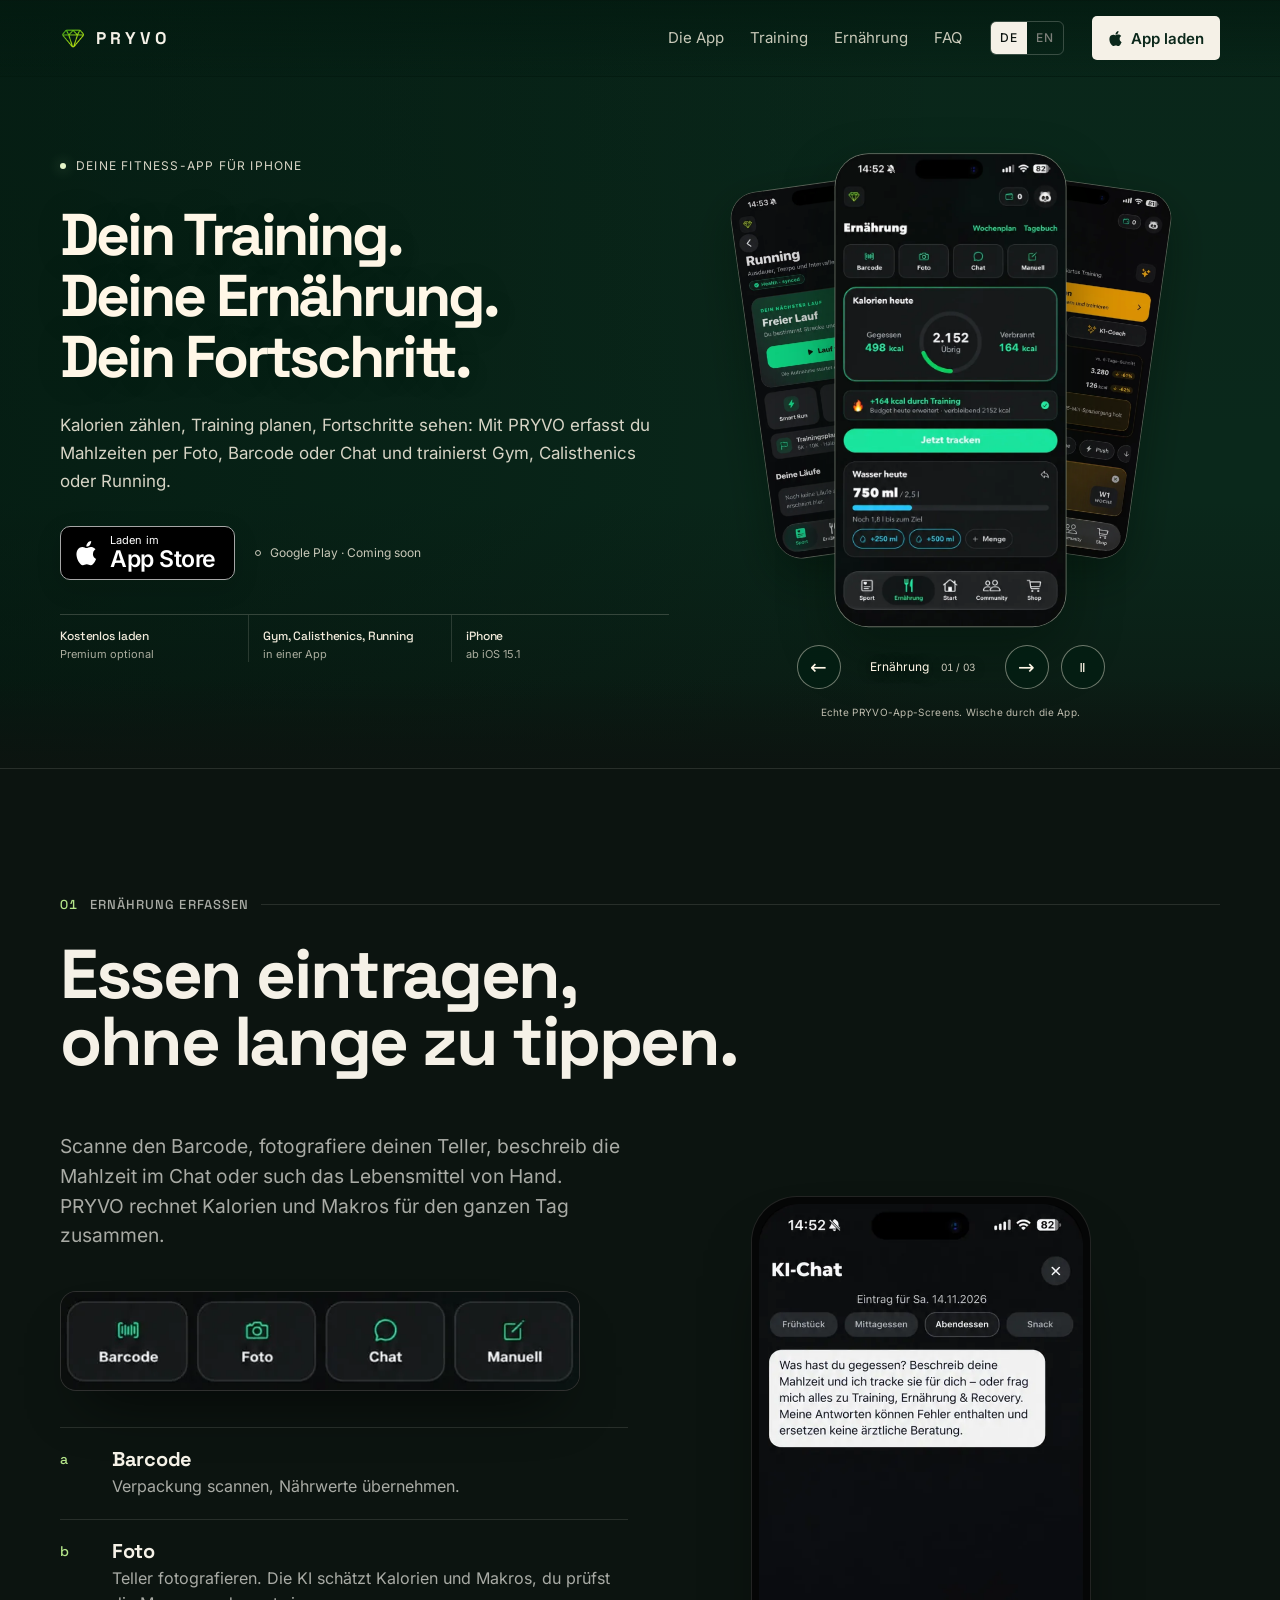
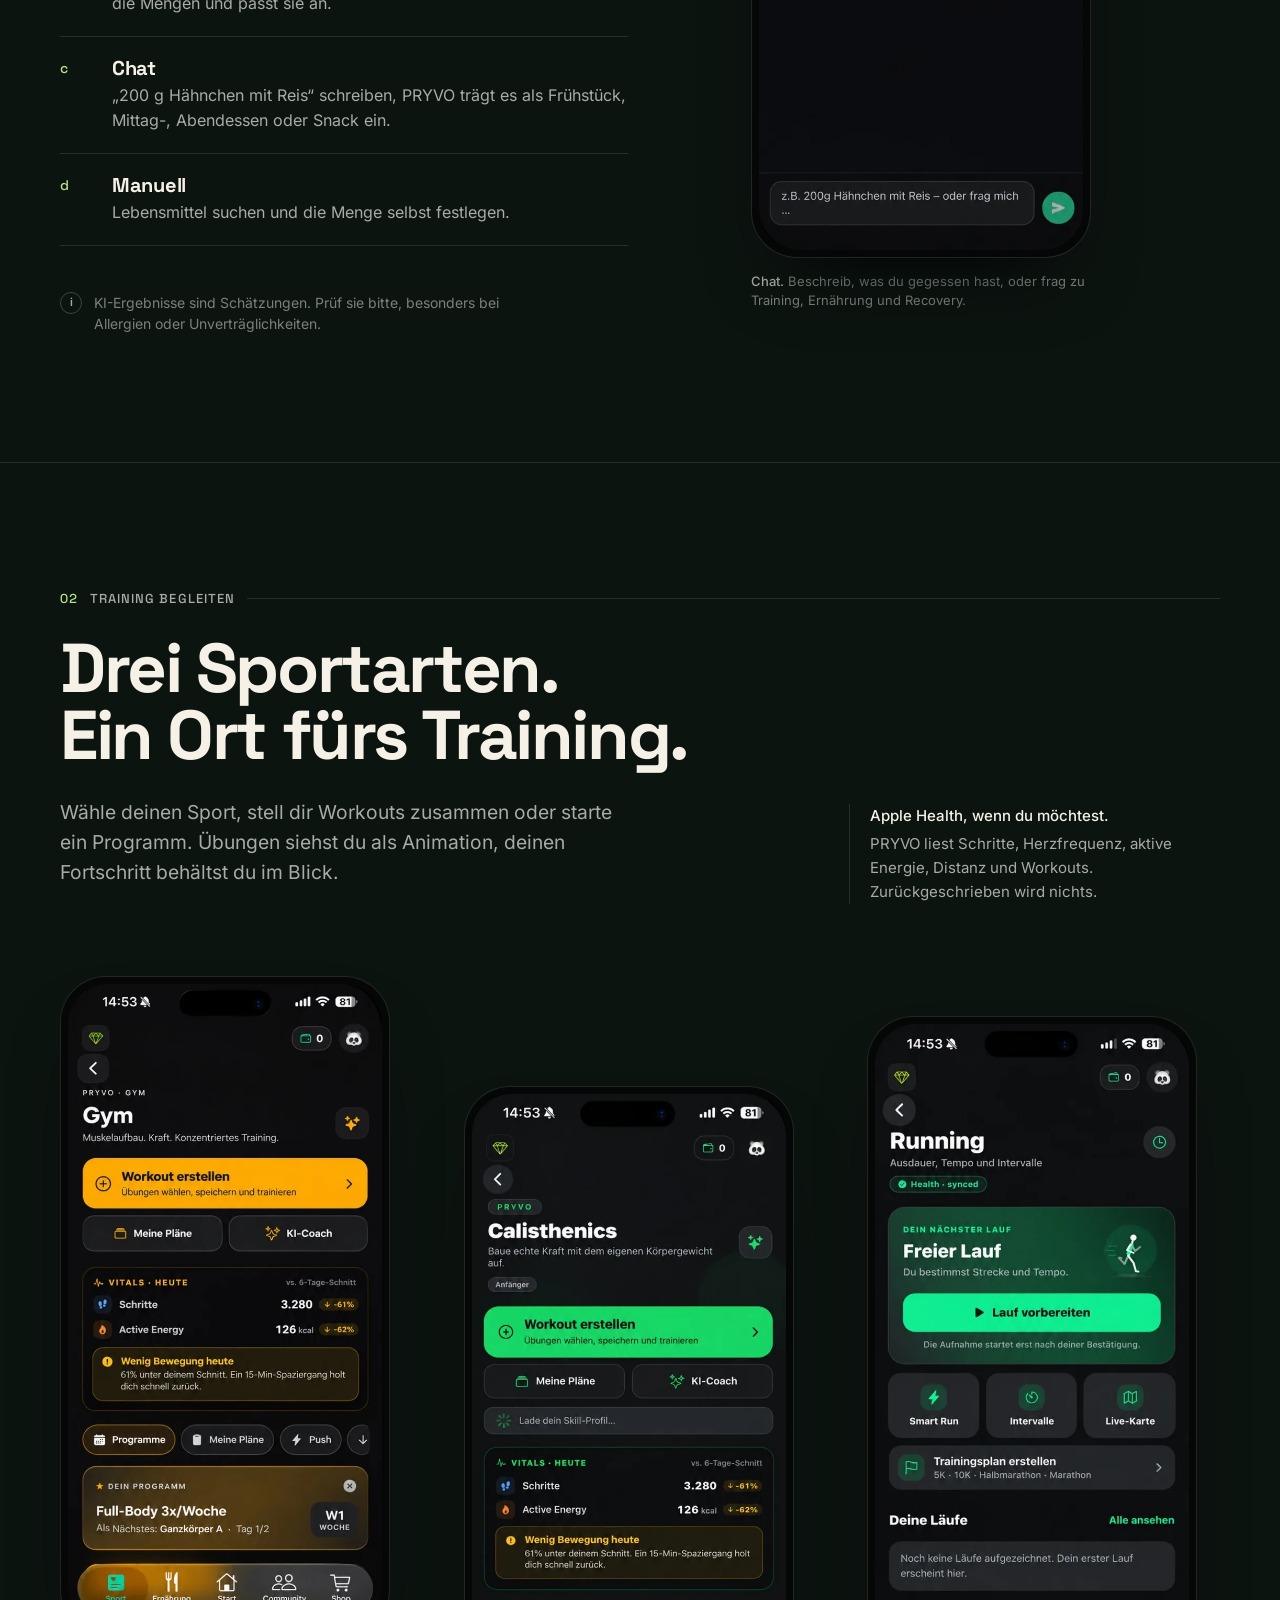
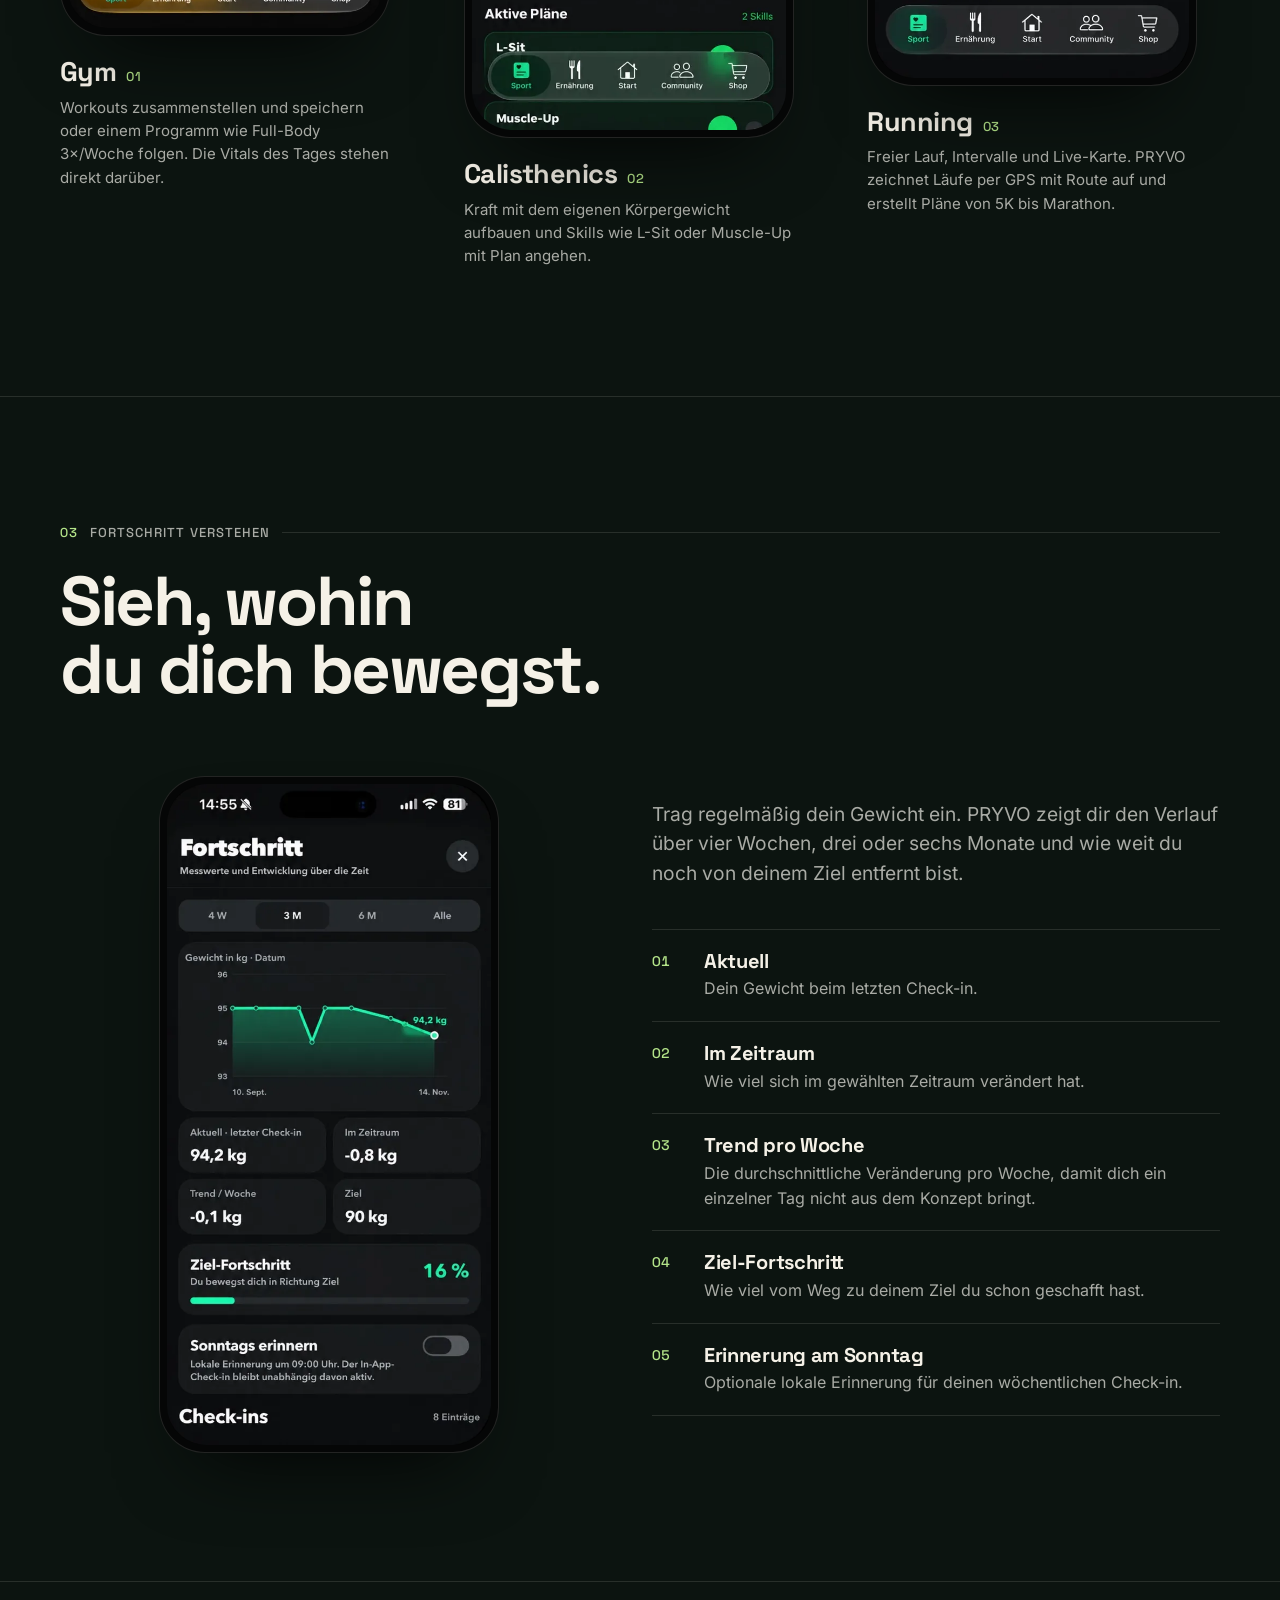
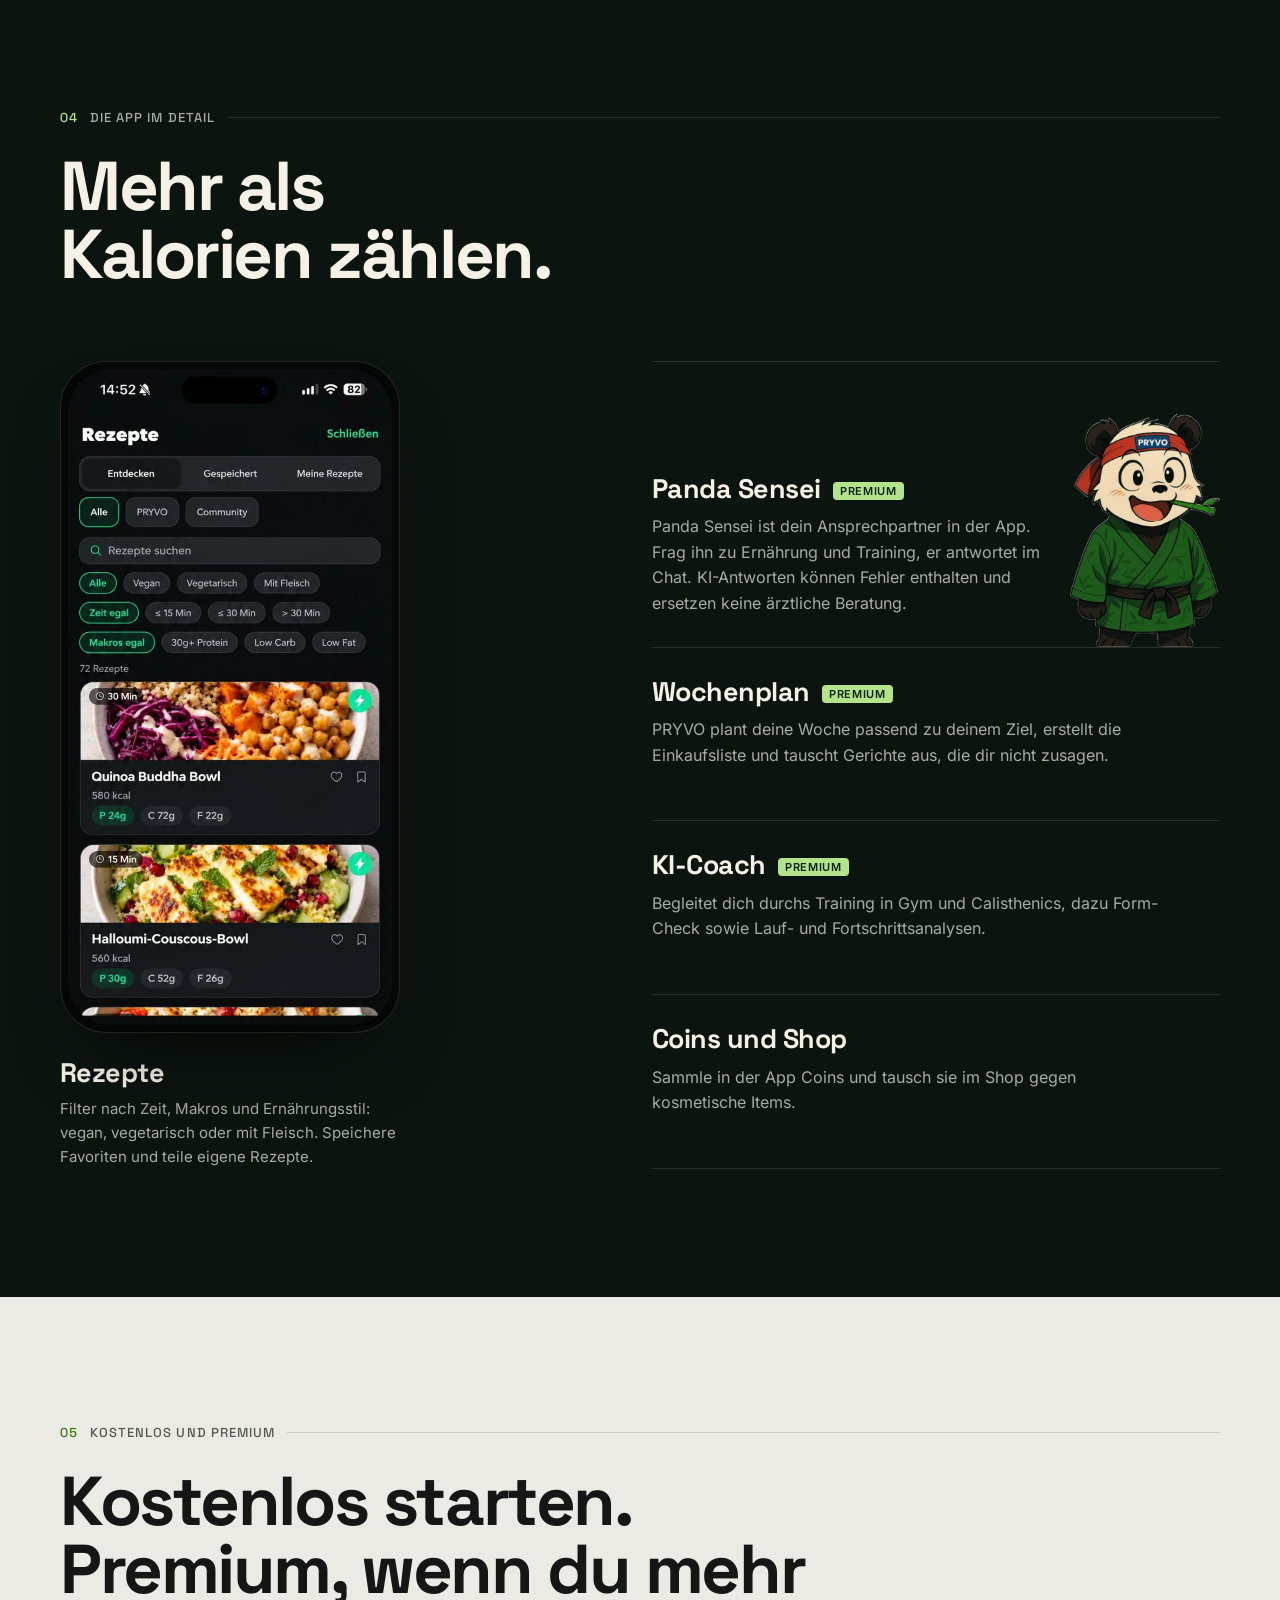
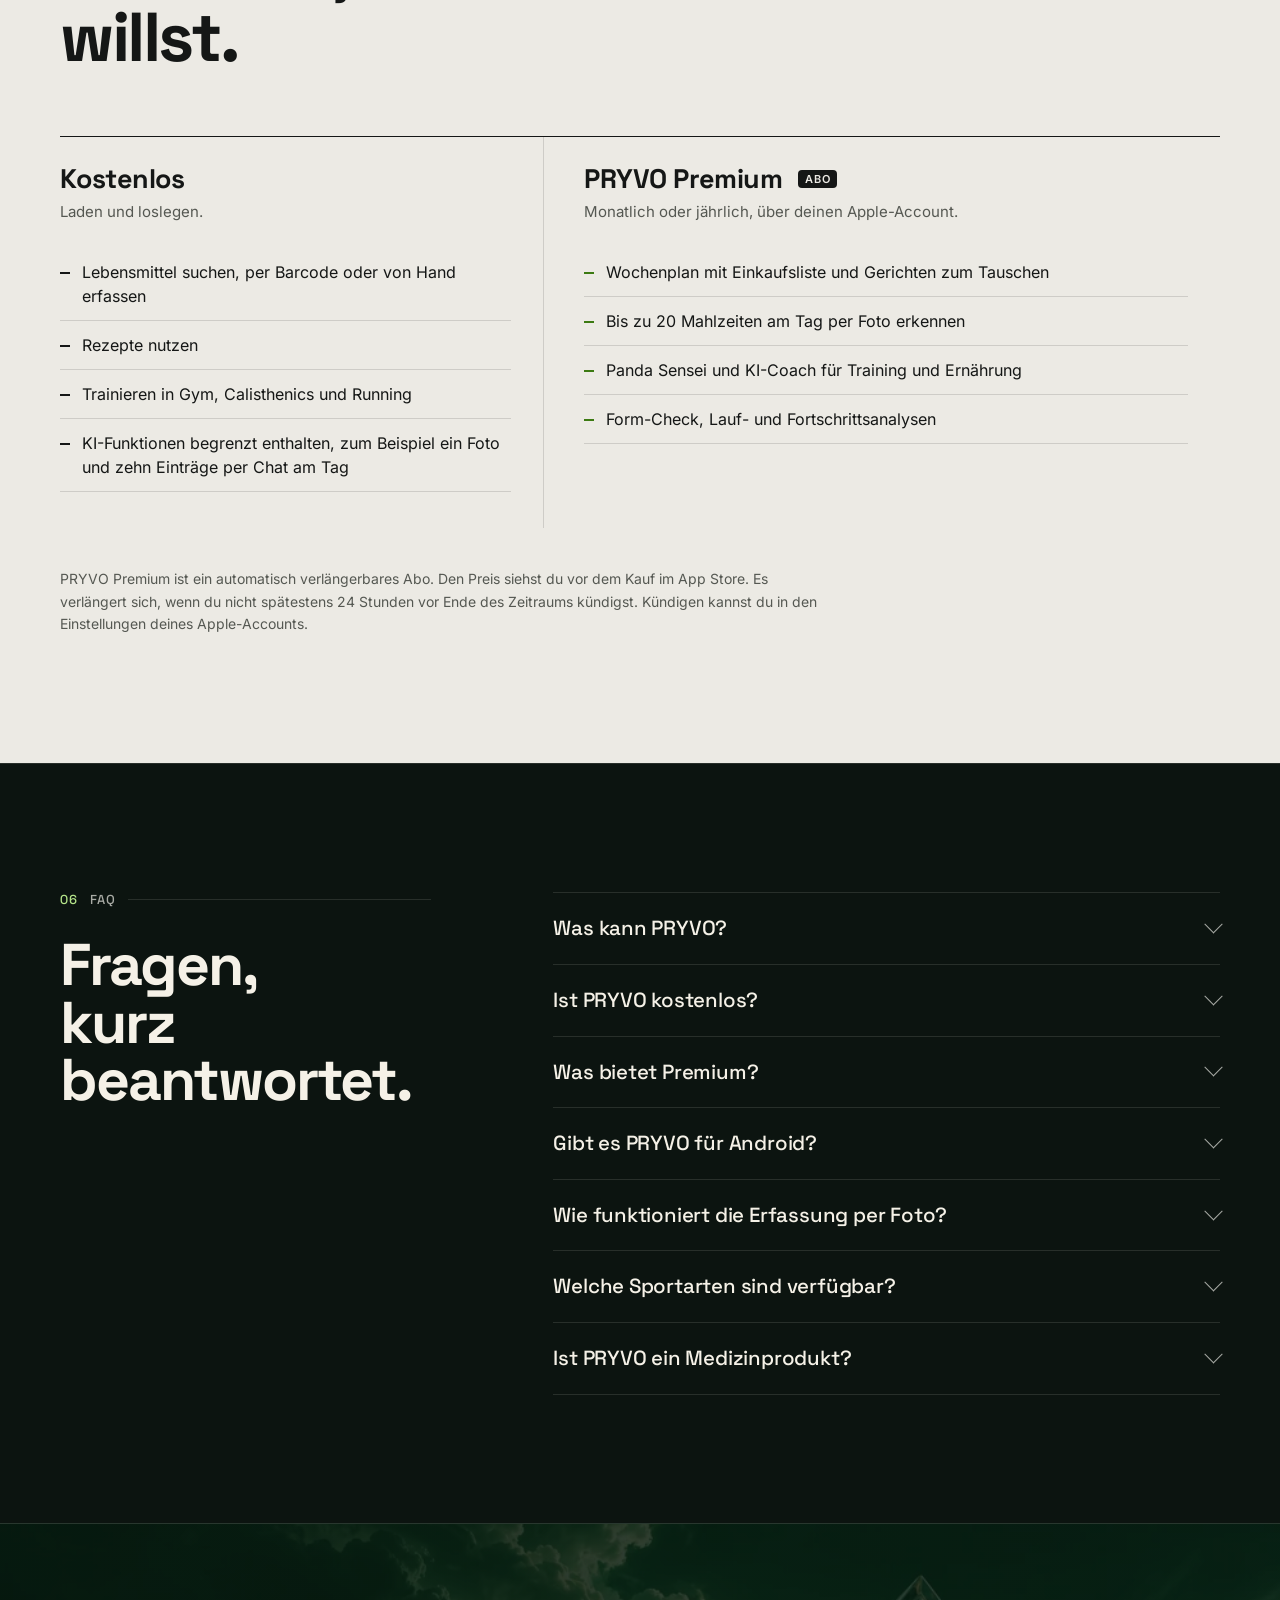
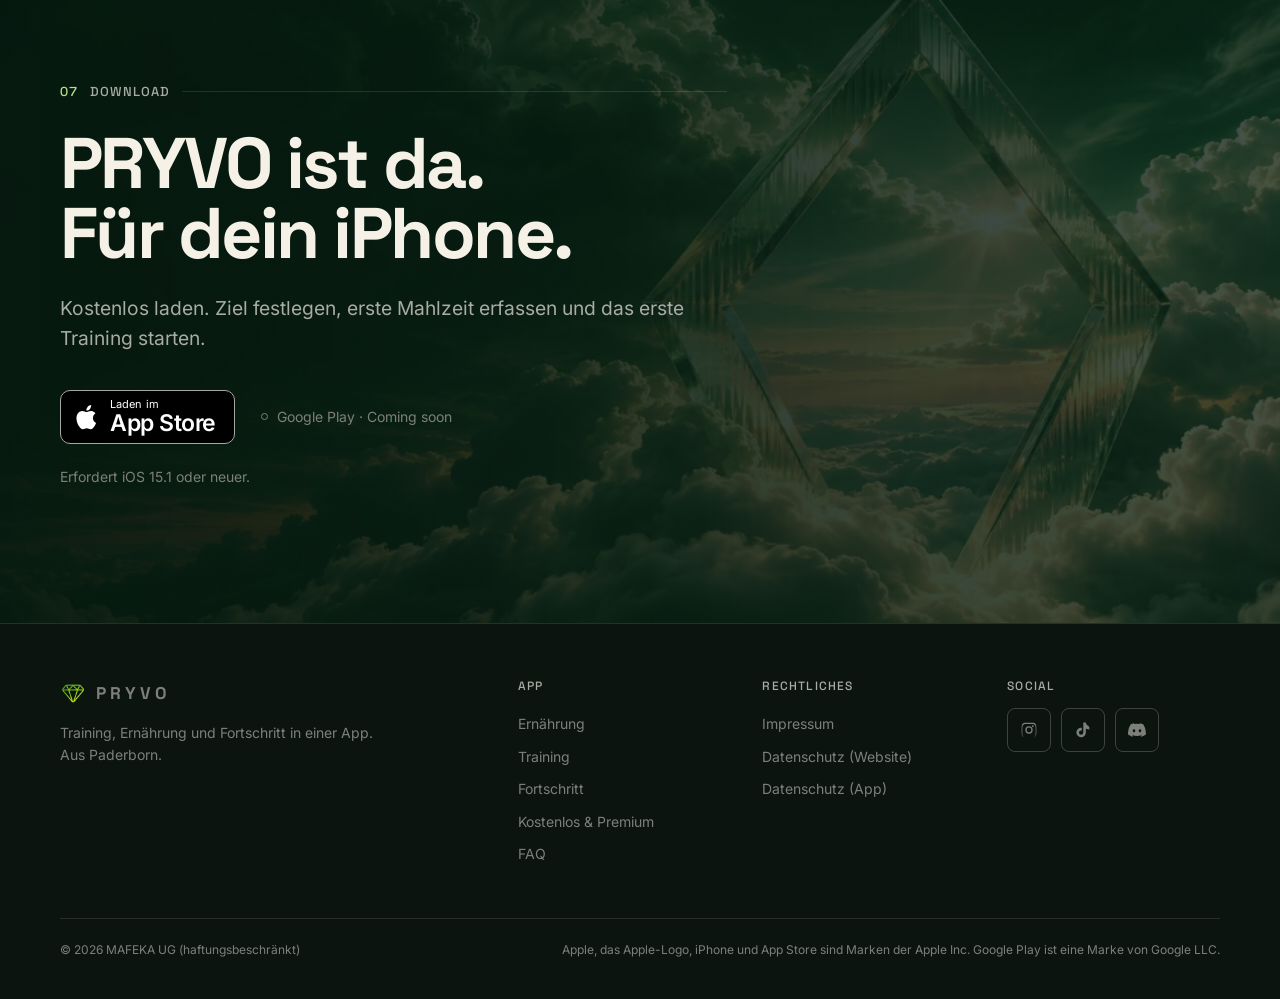
==== commit b839603b: "Fix HTTP and www redirects found by the Seobility audit" ====
--- a/index.html
+++ b/index.html
@@ -474,9 +474,9 @@
   </picture>
   <div class="wrap hero-layout">
     <div class="hero-copy">
-      <p class="kicker"><i aria-hidden="true"></i><span data-en="Now available for iPhone">Jetzt für iPhone verfügbar</span></p>
+      <p class="kicker"><i aria-hidden="true"></i><span data-en="Your fitness app for iPhone">Deine Fitness-App für iPhone</span></p>
       <h1 id="hero-title" data-en="<span>Your training.</span><span>Your nutrition.</span><span>Your progress.</span>"><span>Dein Training.</span><span>Deine Ernährung.</span><span>Dein Fortschritt.</span></h1>
-      <p class="lead" data-en="Log calories by photo, barcode or chat. Train in the gym, practise calisthenics or go running and keep your progress in view – all in one app.">Kalorien zählen per Foto, Barcode oder Chat. Trainiere Gym, Calisthenics oder Running und behalte deinen Fortschritt im Blick – alles in einer App.</p>
+      <p class="lead" data-en="Track calories, plan workouts and see your progress. Log meals by photo, barcode or chat and train in the gym, practise calisthenics or go running with PRYVO.">Kalorien zählen, Training planen, Fortschritte sehen: Mit PRYVO erfasst du Mahlzeiten per Foto, Barcode oder Chat und trainierst Gym, Calisthenics oder Running.</p>
       <div class="store">
         <a class="badge" href="https://apps.apple.com/de/app/pryvo/id6797687805" target="_blank" rel="noopener" aria-label="PRYVO im App Store laden" data-en-aria="Download PRYVO on the App Store">
           <svg viewBox="0 0 24 28" aria-hidden="true"><path d="M17.56 14.86c-.03-2.86 2.34-4.24 2.44-4.31-1.33-1.95-3.4-2.21-4.14-2.24-1.76-.18-3.44 1.04-4.33 1.04-.9 0-2.27-1.01-3.73-.99-1.92.03-3.69 1.12-4.68 2.84-2 3.46-.51 8.58 1.43 11.39.95 1.37 2.08 2.92 3.56 2.86 1.43-.06 1.97-.92 3.7-.92 1.72 0 2.21.92 3.72.89 1.54-.03 2.51-1.4 3.45-2.78 1.09-1.59 1.54-3.13 1.56-3.21-.03-.01-2.99-1.15-3.02-4.56zM14.72 6.46c.79-.96 1.32-2.28 1.17-3.6-1.13.05-2.5.75-3.31 1.7-.73.84-1.37 2.19-1.2 3.48 1.26.1 2.55-.64 3.34-1.58z"></path></svg>
@@ -976,4 +976,5 @@
 </script>
 
 
+
 </body></html>
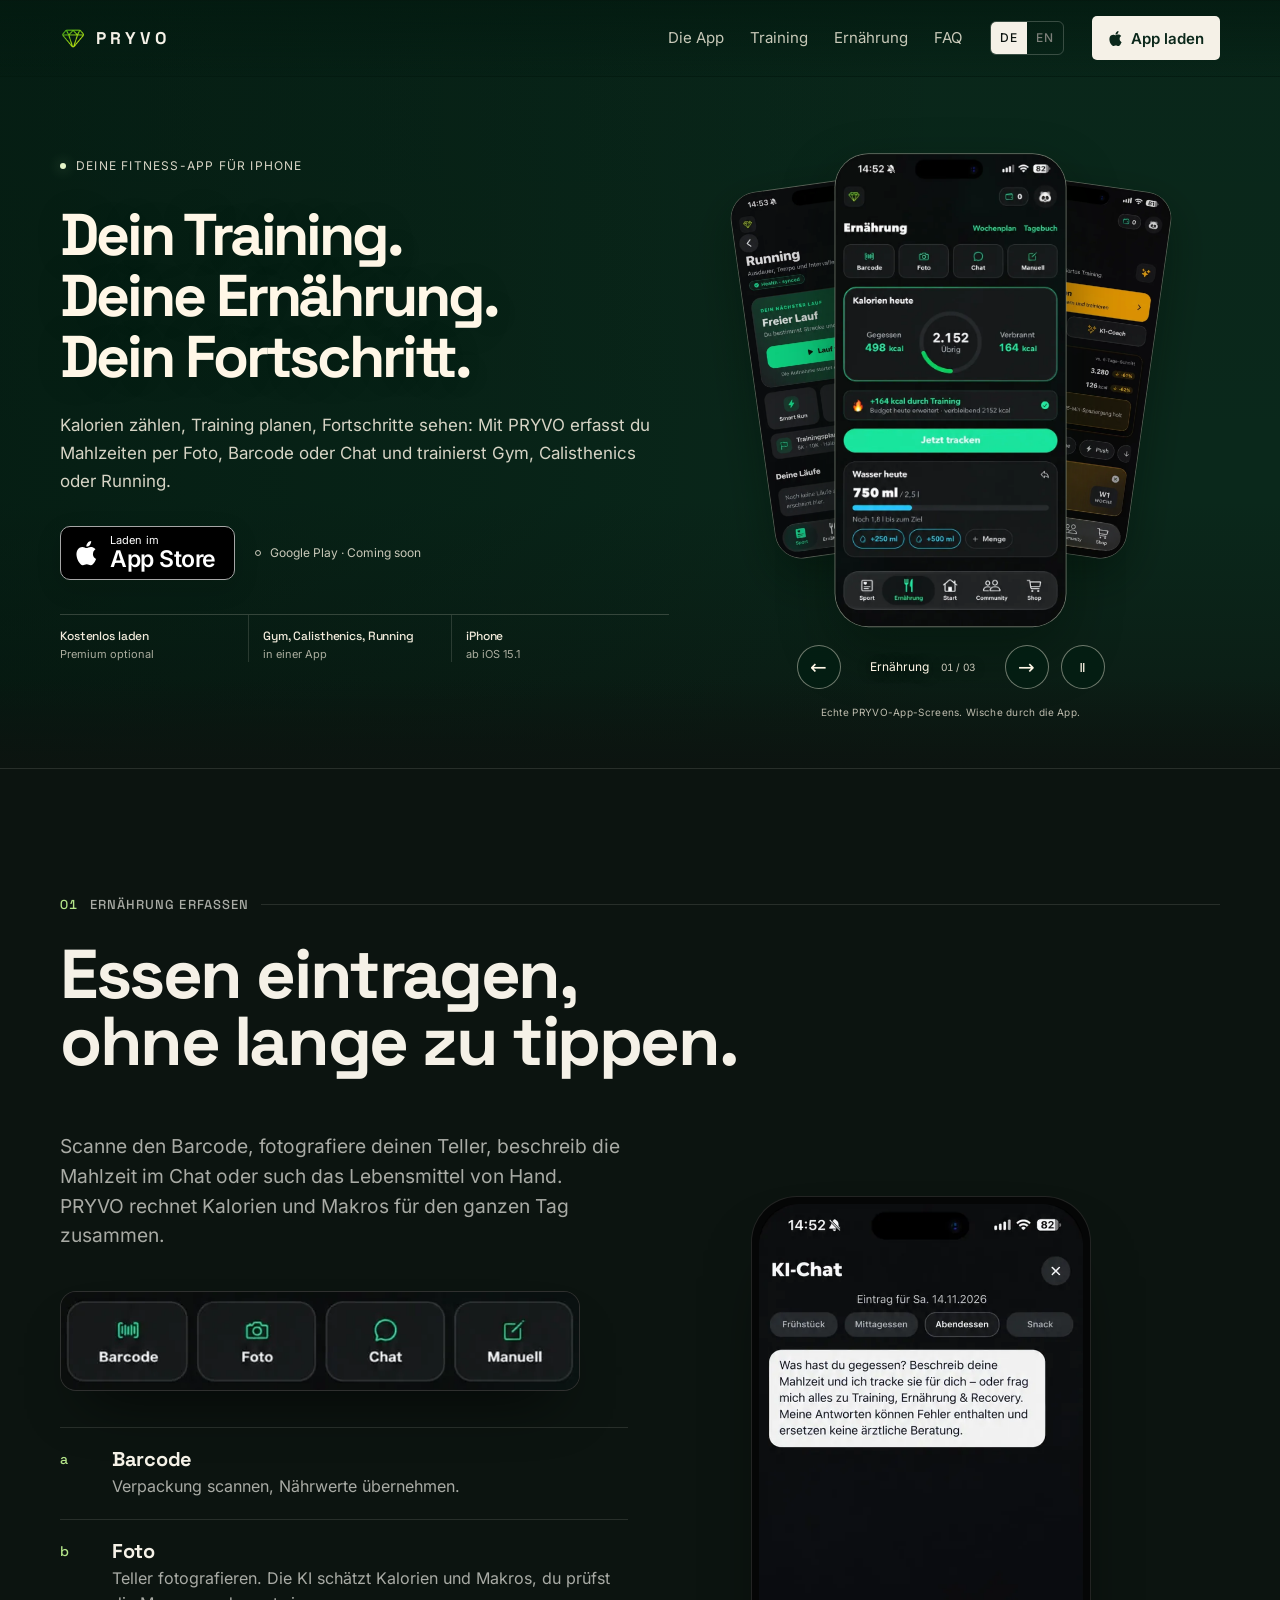
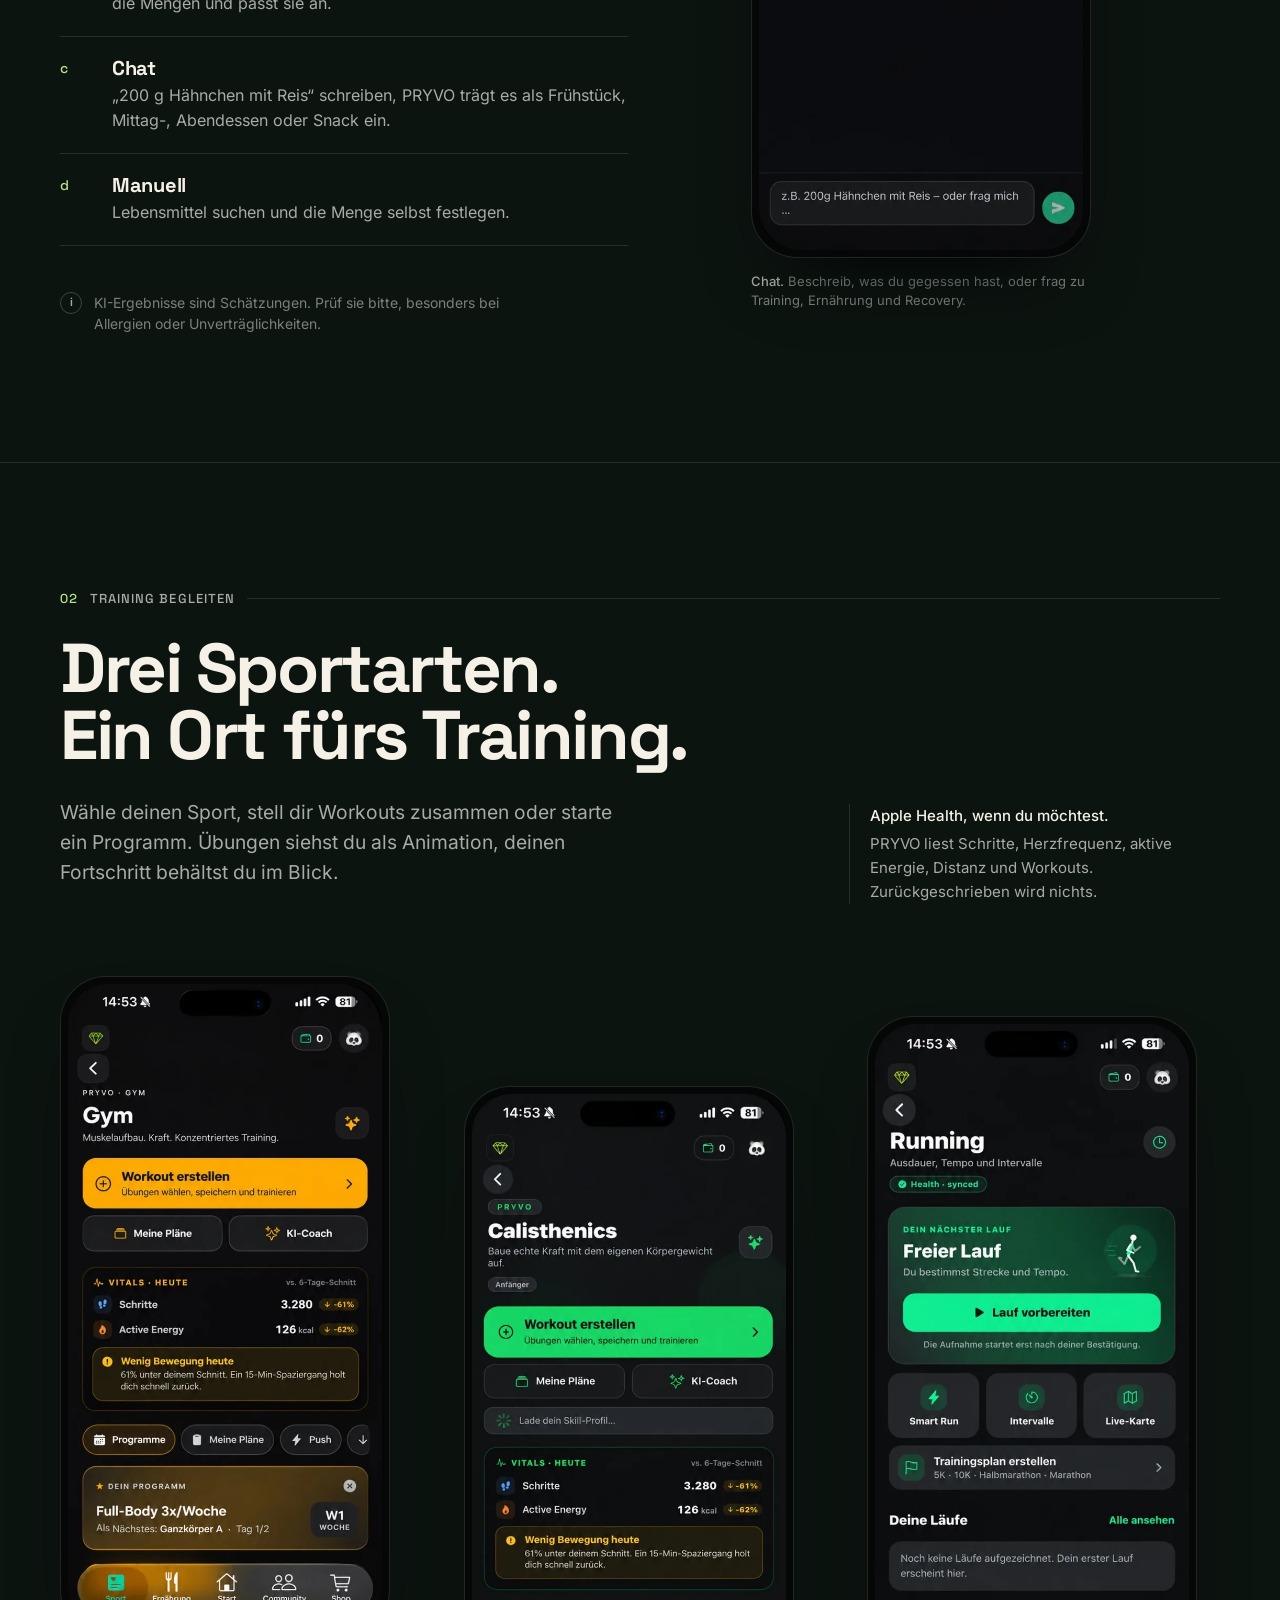
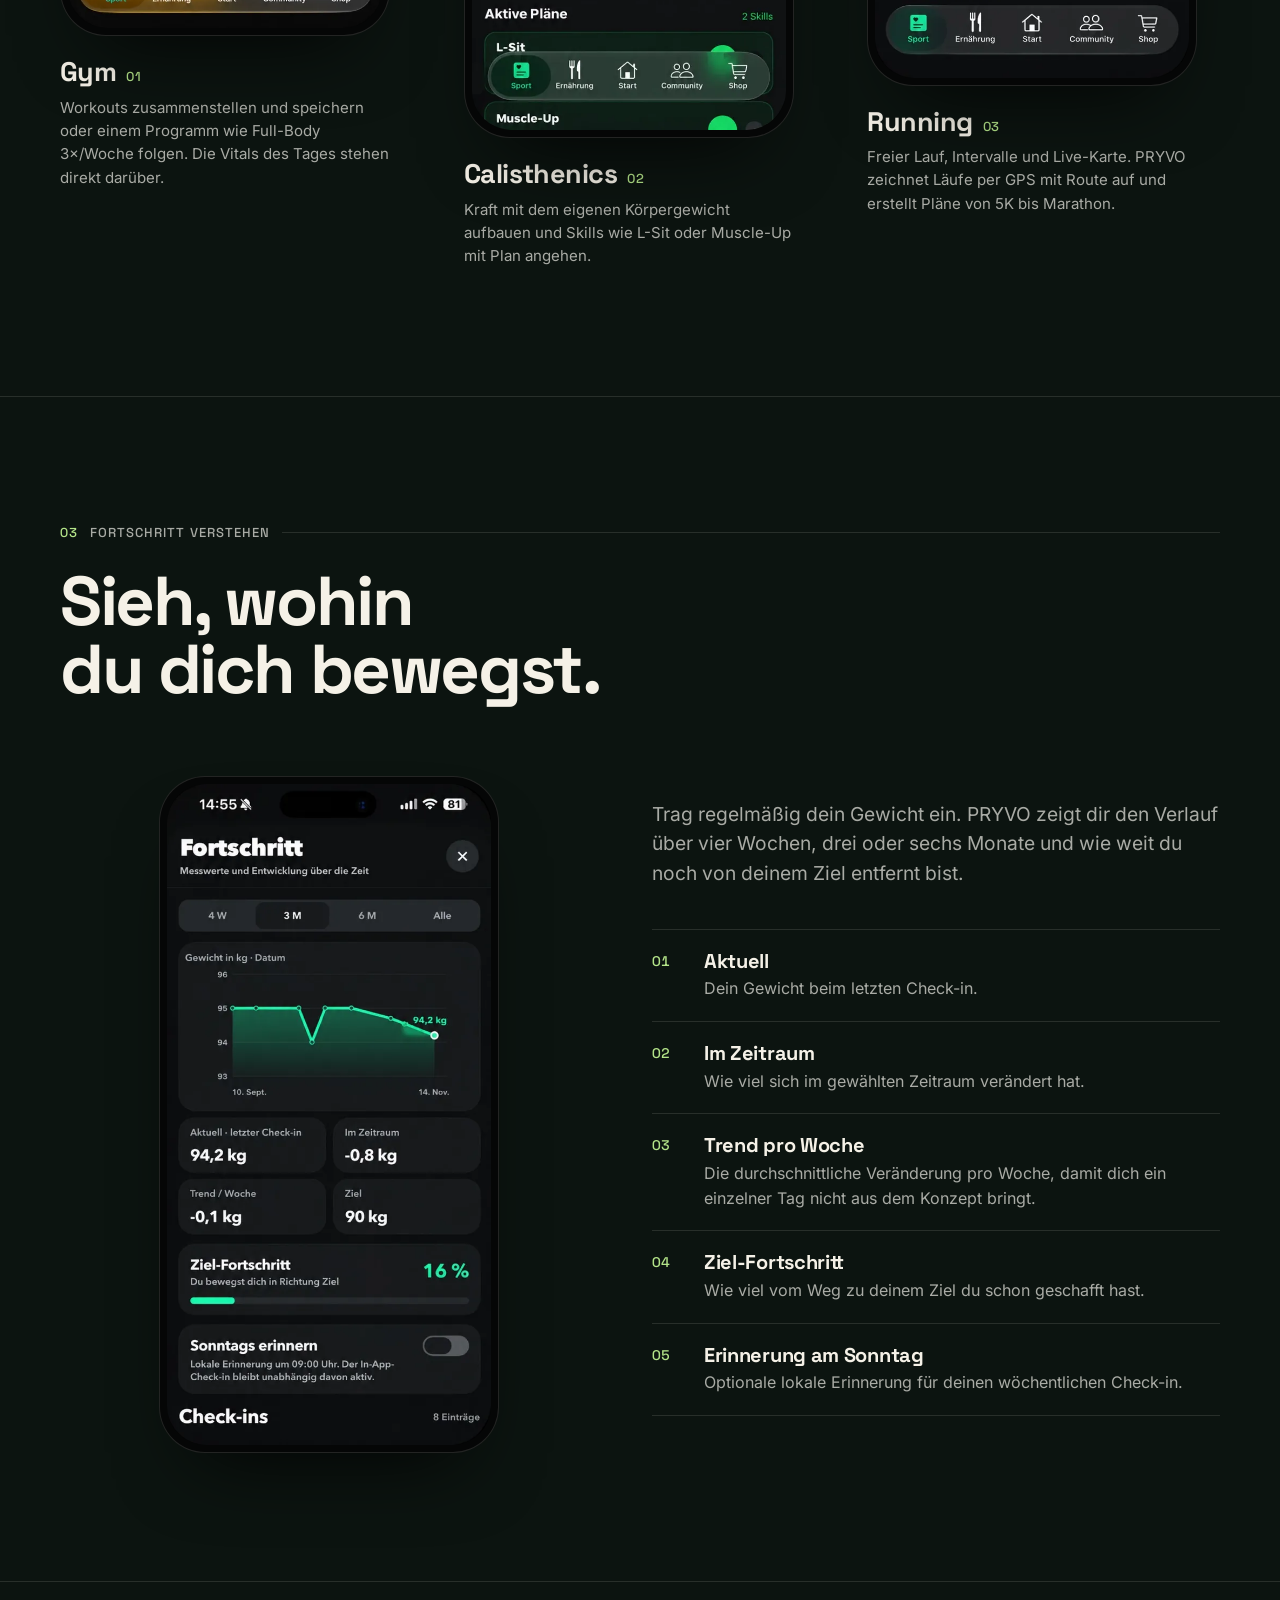
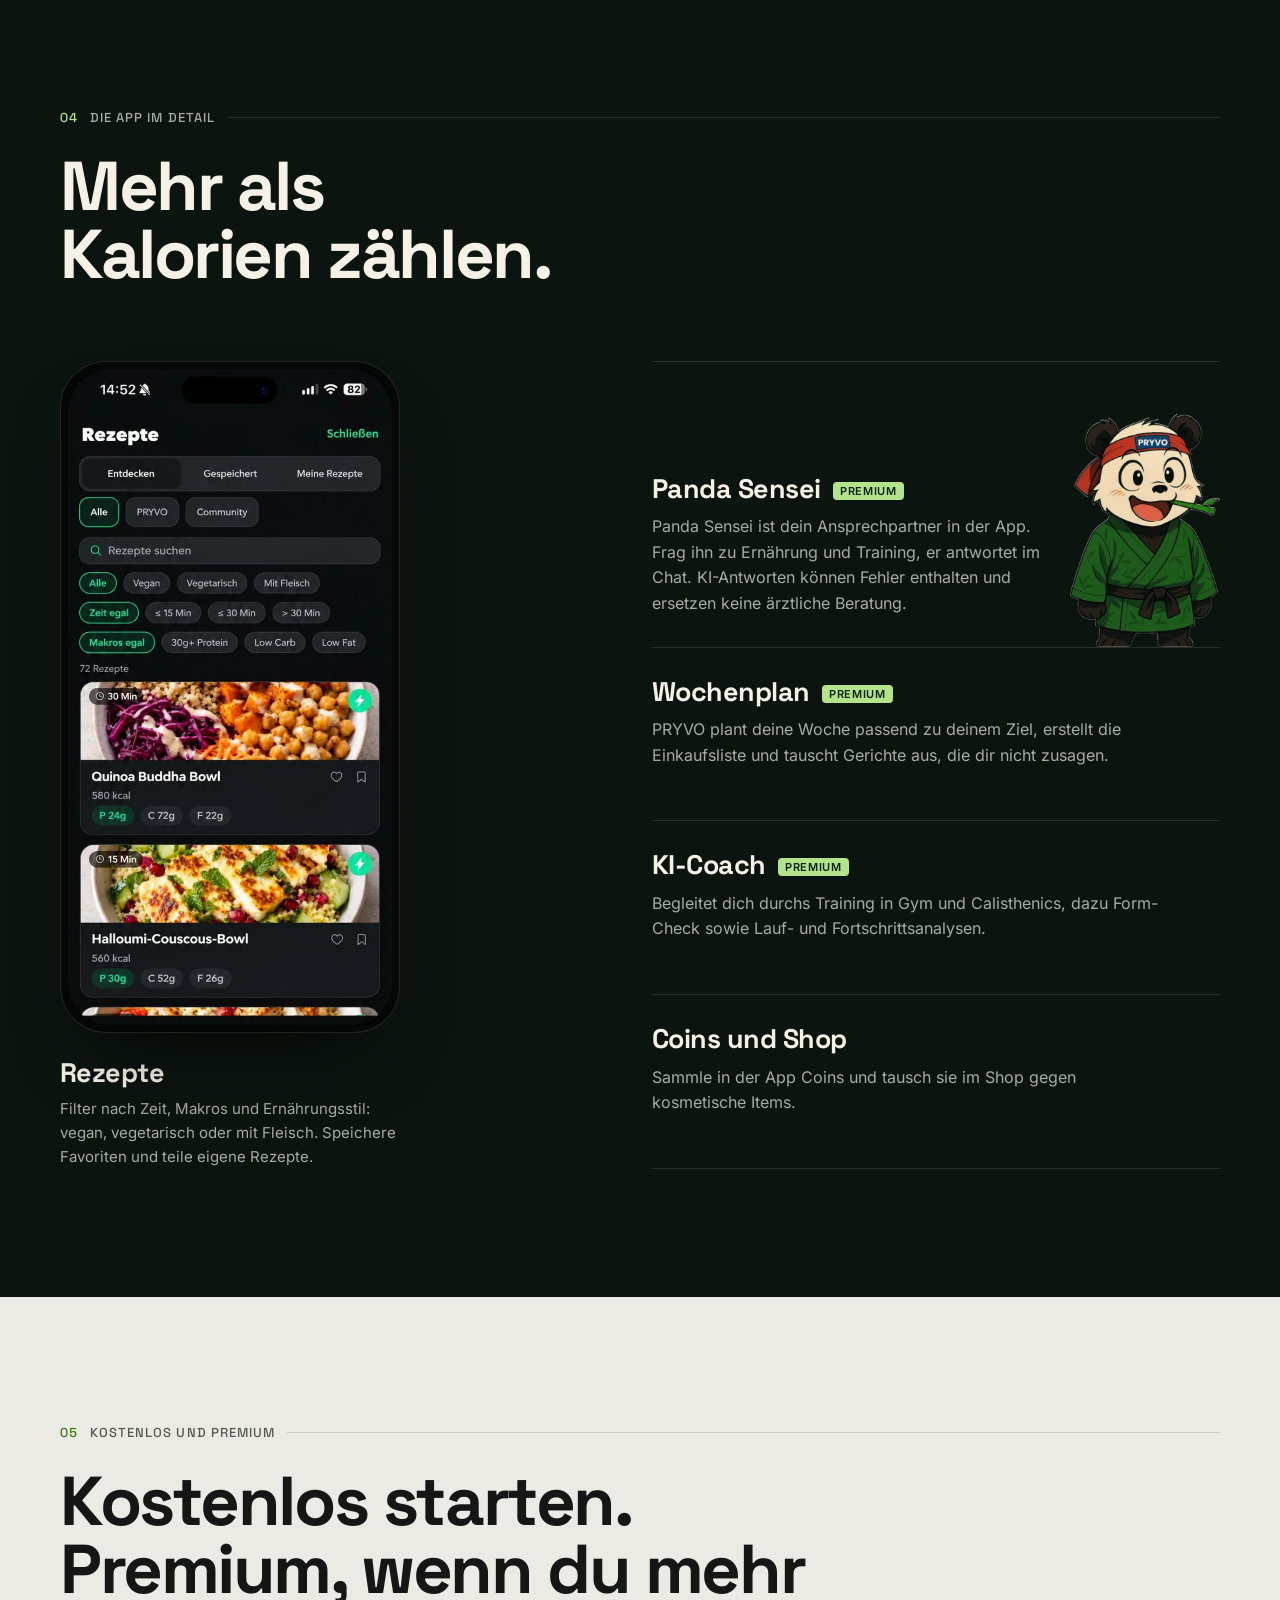
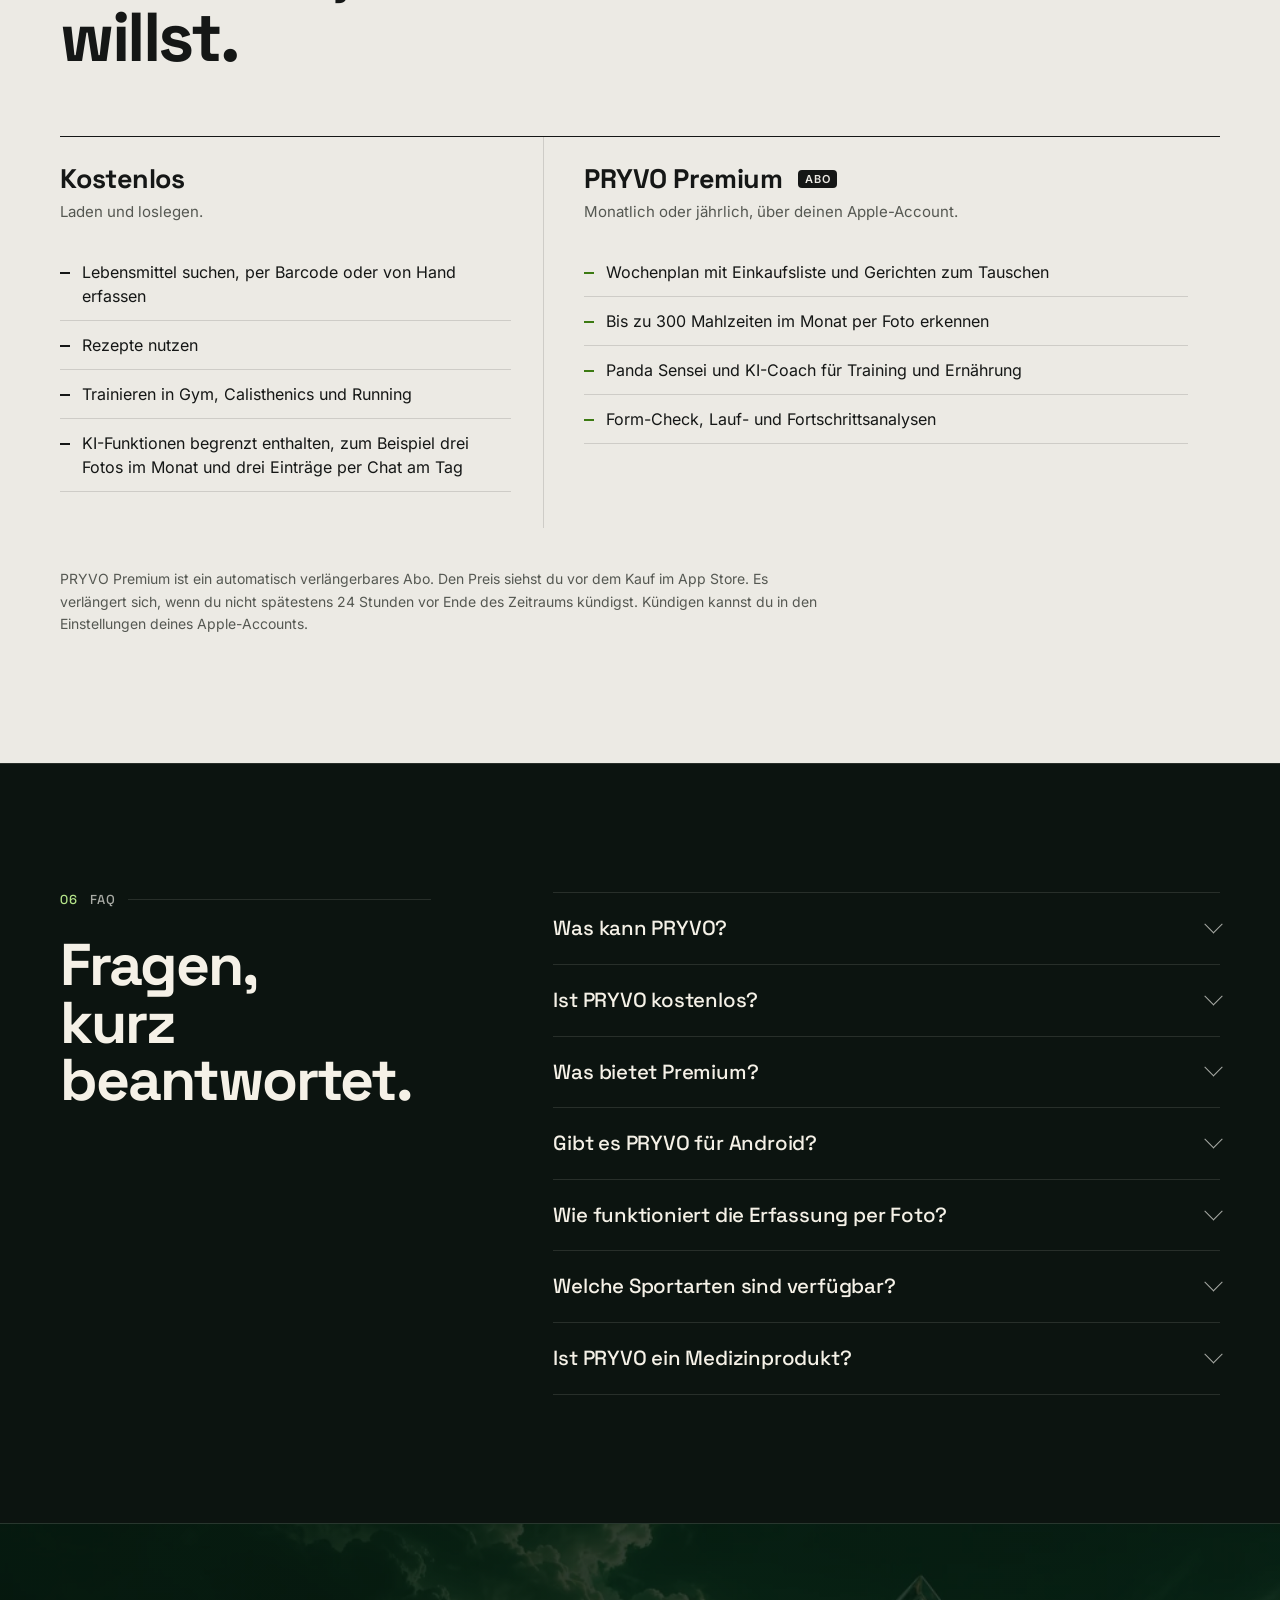
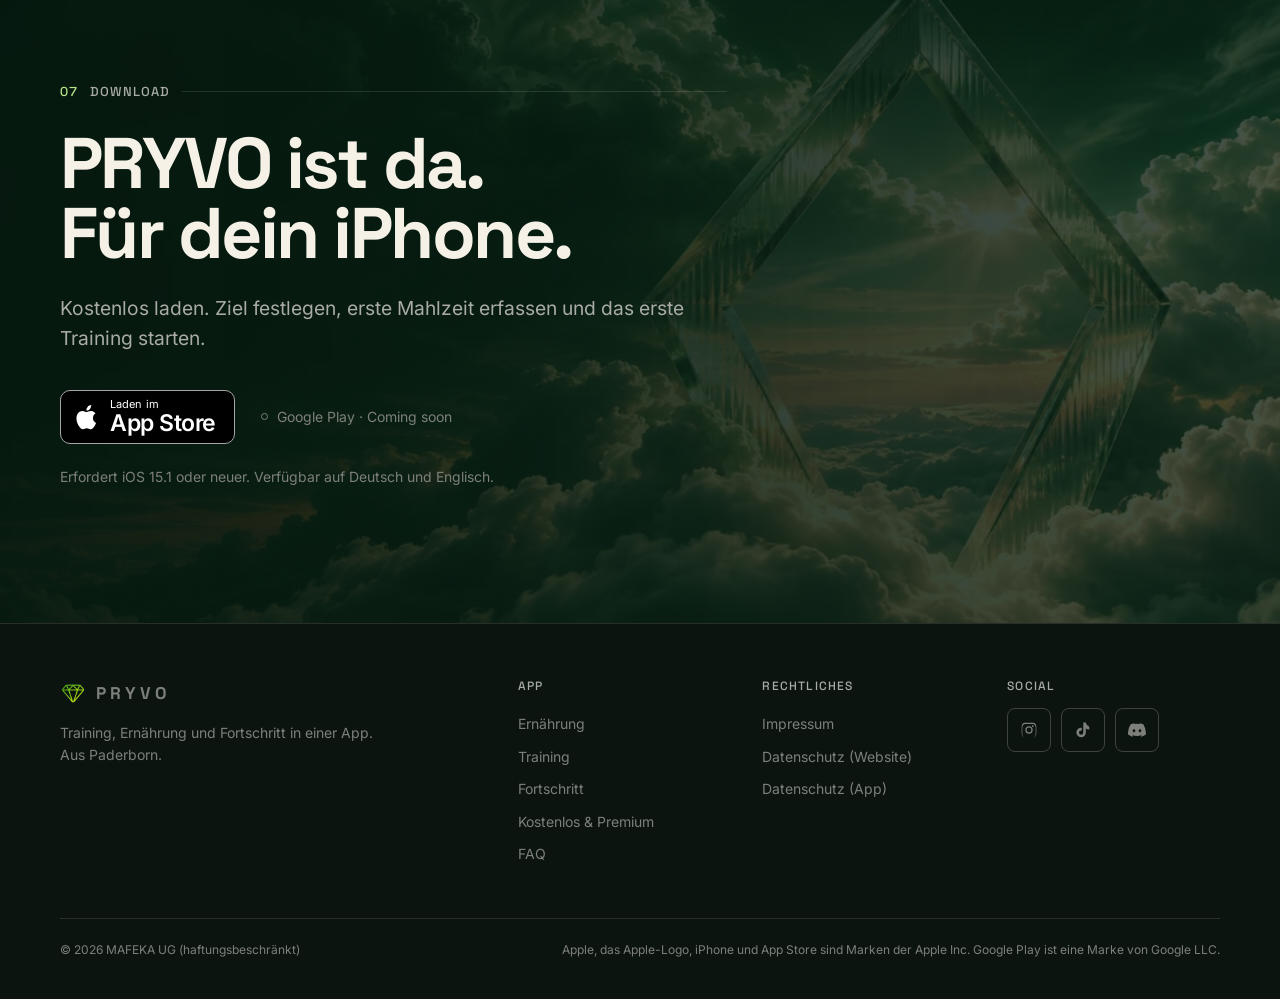
==== commit a089e811: "Align free and Premium AI limits with the App Store Update German and English pricing, FAQs and matc" ====
--- a/index.html
+++ b/index.html
@@ -86,7 +86,10 @@
       "publisher": {
         "@id": "https://pryvo.de/#org"
       },
-      "inLanguage": "de"
+      "inLanguage": [
+        "de",
+        "en"
+      ]
     },
     {
       "@type": "WebPage",
@@ -123,7 +126,7 @@
           "name": "Ist PRYVO kostenlos?",
           "acceptedAnswer": {
             "@type": "Answer",
-            "text": "Ja. Du lädst PRYVO kostenlos. Lebensmittel suchen, per Barcode oder von Hand erfassen, Rezepte nutzen und trainieren geht ohne Abo. KI-Funktionen sind begrenzt enthalten, zum Beispiel ein Foto und zehn Einträge per Chat am Tag."
+            "text": "Ja. Du lädst PRYVO kostenlos. Lebensmittel suchen, per Barcode oder von Hand erfassen, Rezepte nutzen und trainieren geht ohne Abo. KI-Funktionen sind begrenzt enthalten, zum Beispiel drei Fotos im Monat und drei Einträge per Chat am Tag."
           }
         },
         {
@@ -131,7 +134,7 @@
           "name": "Was bietet Premium?",
           "acceptedAnswer": {
             "@type": "Answer",
-            "text": "Den Wochenplan mit Einkaufsliste und Gerichten zum Tauschen, die Erkennung von bis zu 20 Mahlzeiten am Tag per Foto, Panda Sensei und den KI-Coach für Training und Ernährung sowie Form-Check, Lauf- und Fortschrittsanalysen. Premium ist ein monatliches oder jährliches Abo, den Preis siehst du vor dem Kauf im App Store."
+            "text": "Den Wochenplan mit Einkaufsliste und Gerichten zum Tauschen, die Erkennung von bis zu 300 Mahlzeiten im Monat per Foto, Panda Sensei und den KI-Coach für Training und Ernährung sowie Form-Check, Lauf- und Fortschrittsanalysen. Premium ist ein monatliches oder jährliches Abo, den Preis siehst du vor dem Kauf im App Store."
           }
         },
         {
@@ -147,7 +150,7 @@
           "name": "Wie funktioniert die Erfassung per Foto?",
           "acceptedAnswer": {
             "@type": "Answer",
-            "text": "Du fotografierst deinen Teller, die KI erkennt die Mahlzeit und schätzt Kalorien und Makros. Das Ergebnis ist eine Schätzung: Prüf die Mengen und pass sie bei Bedarf an, besonders bei Allergien oder Unverträglichkeiten. Kostenlos ist ein Foto am Tag enthalten, mit Premium bis zu 20."
+            "text": "Du fotografierst deinen Teller, die KI erkennt die Mahlzeit und schätzt Kalorien und Makros. Das Ergebnis ist eine Schätzung: Prüf die Mengen und pass sie bei Bedarf an, besonders bei Allergien oder Unverträglichkeiten. Kostenlos sind drei Fotos im Monat enthalten, mit Premium bis zu 300 Foto-Erkennungen im Monat."
           }
         },
         {
@@ -640,7 +643,7 @@
           <li data-en="Search foods, log them by barcode or by hand">Lebensmittel suchen, per Barcode oder von Hand erfassen</li>
           <li data-en="Use recipes">Rezepte nutzen</li>
           <li data-en="Train in Gym, Calisthenics and Running">Trainieren in Gym, Calisthenics und Running</li>
-          <li data-en="AI features included with limits, e.g. one photo and ten chat entries per day">KI-Funktionen begrenzt enthalten, zum Beispiel ein Foto und zehn Einträge per Chat am Tag</li>
+          <li data-en="AI features included with limits, e.g. three photos per month and three chat entries per day">KI-Funktionen begrenzt enthalten, zum Beispiel drei Fotos im Monat und drei Einträge per Chat am Tag</li>
         </ul>
       </div>
       <div class="plan pro">
@@ -648,7 +651,7 @@
         <p class="sub" data-en="Monthly or yearly, via your Apple account.">Monatlich oder jährlich, über deinen Apple-Account.</p>
         <ul>
           <li data-en="Weekly plan with shopping list and dishes to swap">Wochenplan mit Einkaufsliste und Gerichten zum Tauschen</li>
-          <li data-en="Recognise up to 20 meals per day by photo">Bis zu 20 Mahlzeiten am Tag per Foto erkennen</li>
+          <li data-en="Recognise up to 300 meals per month by photo">Bis zu 300 Mahlzeiten im Monat per Foto erkennen</li>
           <li data-en="Panda Sensei and AI coach for training and nutrition">Panda Sensei und KI-Coach für Training und Ernährung</li>
           <li data-en="Form check, run and progress analyses">Form-Check, Lauf- und Fortschrittsanalysen</li>
         </ul>
@@ -667,12 +670,12 @@
     </div>
     <div class="faq-list rv">
       <details><summary data-en="What can PRYVO do?">Was kann PRYVO?</summary><p data-en="PRYVO brings nutrition and training into one app. You log meals by barcode, photo, chat or by hand, train in Gym, Calisthenics or Running and see how your weight and goals develop.">PRYVO bringt Ernährung und Training in eine App. Du erfasst Mahlzeiten per Barcode, Foto, Chat oder von Hand, trainierst in Gym, Calisthenics oder Running und siehst, wie sich dein Gewicht und deine Ziele entwickeln.</p></details>
-      <details><summary data-en="Is PRYVO free?">Ist PRYVO kostenlos?</summary><p data-en="Yes. PRYVO is free to download. Searching foods, logging by barcode or by hand, using recipes and training work without a subscription. AI features are included with limits, for example one photo and ten chat entries per day.">Ja. Du lädst PRYVO kostenlos. Lebensmittel suchen, per Barcode oder von Hand erfassen, Rezepte nutzen und trainieren geht ohne Abo. KI-Funktionen sind begrenzt enthalten, zum Beispiel ein Foto und zehn Einträge per Chat am Tag.</p></details>
-      <details><summary data-en="What does Premium offer?">Was bietet Premium?</summary><p data-en="The weekly plan with shopping list and dishes to swap, recognition of up to 20 meals per day by photo, Panda Sensei and the AI coach for training and nutrition, plus form check, run and progress analyses. Premium is a monthly or yearly subscription; you see the price in the App Store before you buy.">Den Wochenplan mit Einkaufsliste und Gerichten zum Tauschen, die Erkennung von bis zu 20 Mahlzeiten am Tag per Foto, Panda Sensei und den KI-Coach für Training und Ernährung sowie Form-Check, Lauf- und Fortschrittsanalysen. Premium ist ein monatliches oder jährliches Abo, den Preis siehst du vor dem Kauf im App Store.</p></details>
+      <details><summary data-en="Is PRYVO free?">Ist PRYVO kostenlos?</summary><p data-en="Yes. PRYVO is free to download. Searching foods, logging by barcode or by hand, using recipes and training work without a subscription. AI features are included with limits, for example three photos per month and three chat entries per day.">Ja. Du lädst PRYVO kostenlos. Lebensmittel suchen, per Barcode oder von Hand erfassen, Rezepte nutzen und trainieren geht ohne Abo. KI-Funktionen sind begrenzt enthalten, zum Beispiel drei Fotos im Monat und drei Einträge per Chat am Tag.</p></details>
+      <details><summary data-en="What does Premium offer?">Was bietet Premium?</summary><p data-en="The weekly plan with shopping list and dishes to swap, recognition of up to 300 meals per month by photo, Panda Sensei and the AI coach for training and nutrition, plus form check, run and progress analyses. Premium is a monthly or yearly subscription; you see the price in the App Store before you buy.">Den Wochenplan mit Einkaufsliste und Gerichten zum Tauschen, die Erkennung von bis zu 300 Mahlzeiten im Monat per Foto, Panda Sensei und den KI-Coach für Training und Ernährung sowie Form-Check, Lauf- und Fortschrittsanalysen. Premium ist ein monatliches oder jährliches Abo, den Preis siehst du vor dem Kauf im App Store.</p></details>
       <details><summary data-en="Is PRYVO available for Android?">Gibt es PRYVO für Android?</summary><p data-en="PRYVO is currently available for iPhone. The Android version for Google Play is coming soon.">PRYVO ist aktuell für iPhone verfügbar. Die Android-Version für Google Play kommt bald.</p></details>
-      <details><summary data-en="How does logging by photo work?">Wie funktioniert die Erfassung per Foto?</summary><p data-en="You take a photo of your plate, the AI recognises the meal and estimates calories and macros. The result is an estimate: check the amounts and adjust them if needed, especially if you have allergies or intolerances. One photo per day is included for free, up to 20 with Premium.">Du fotografierst deinen Teller, die KI erkennt die Mahlzeit und schätzt Kalorien und Makros. Das Ergebnis ist eine Schätzung: Prüf die Mengen und pass sie bei Bedarf an, besonders bei Allergien oder Unverträglichkeiten. Kostenlos ist ein Foto am Tag enthalten, mit Premium bis zu 20.</p></details>
+      <details><summary data-en="How does logging by photo work?">Wie funktioniert die Erfassung per Foto?</summary><p data-en="You take a photo of your plate, the AI recognises the meal and estimates calories and macros. The result is an estimate: check the amounts and adjust them if needed, especially if you have allergies or intolerances. Three photos per month are included for free, with up to 300 photo recognitions per month with Premium.">Du fotografierst deinen Teller, die KI erkennt die Mahlzeit und schätzt Kalorien und Makros. Das Ergebnis ist eine Schätzung: Prüf die Mengen und pass sie bei Bedarf an, besonders bei Allergien oder Unverträglichkeiten. Kostenlos sind drei Fotos im Monat enthalten, mit Premium bis zu 300 Foto-Erkennungen im Monat.</p></details>
       <details><summary data-en="Which sports are available?">Welche Sportarten sind verfügbar?</summary><p data-en="Currently Gym, Calisthenics and Running. PRYVO records runs via GPS including the route.">Aktuell Gym, Calisthenics und Running. Läufe zeichnet PRYVO per GPS mit Route auf.</p></details>
-      <details><summary data-en="Is PRYVO a medical device?">Ist PRYVO ein Medizinprodukt?</summary><p data-en="No. PRYVO is not a medical device and does not replace medical advice. Please note: the app itself is currently in German.">Nein. PRYVO ist kein Medizinprodukt und ersetzt keine ärztliche Beratung.</p></details>
+      <details><summary data-en="Is PRYVO a medical device?">Ist PRYVO ein Medizinprodukt?</summary><p data-en="No. PRYVO is not a medical device and does not replace medical advice.">Nein. PRYVO ist kein Medizinprodukt und ersetzt keine ärztliche Beratung.</p></details>
     </div>
   </div>
 </section>
@@ -691,7 +694,7 @@
         </a>
         <p class="android"><i aria-hidden="true"></i>Google Play · Coming soon</p>
       </div>
-      <p class="small rv" data-en="Requires iOS 15.1 or later. The app is currently in German.">Erfordert iOS 15.1 oder neuer.</p>
+      <p class="small rv" data-en="Requires iOS 15.1 or later. Available in German and English.">Erfordert iOS 15.1 oder neuer. Verfügbar auf Deutsch und Englisch.</p>
     </div>
     <div class="gem-stage" role="img" aria-label="Animiertes PRYVO-Logo" data-en-aria="Animated PRYVO logo">
       <canvas id="gemfx" aria-hidden="true"></canvas><canvas id="gemgl" aria-hidden="true"></canvas>
@@ -977,4 +980,5 @@
 
 
 
+
 </body></html>
